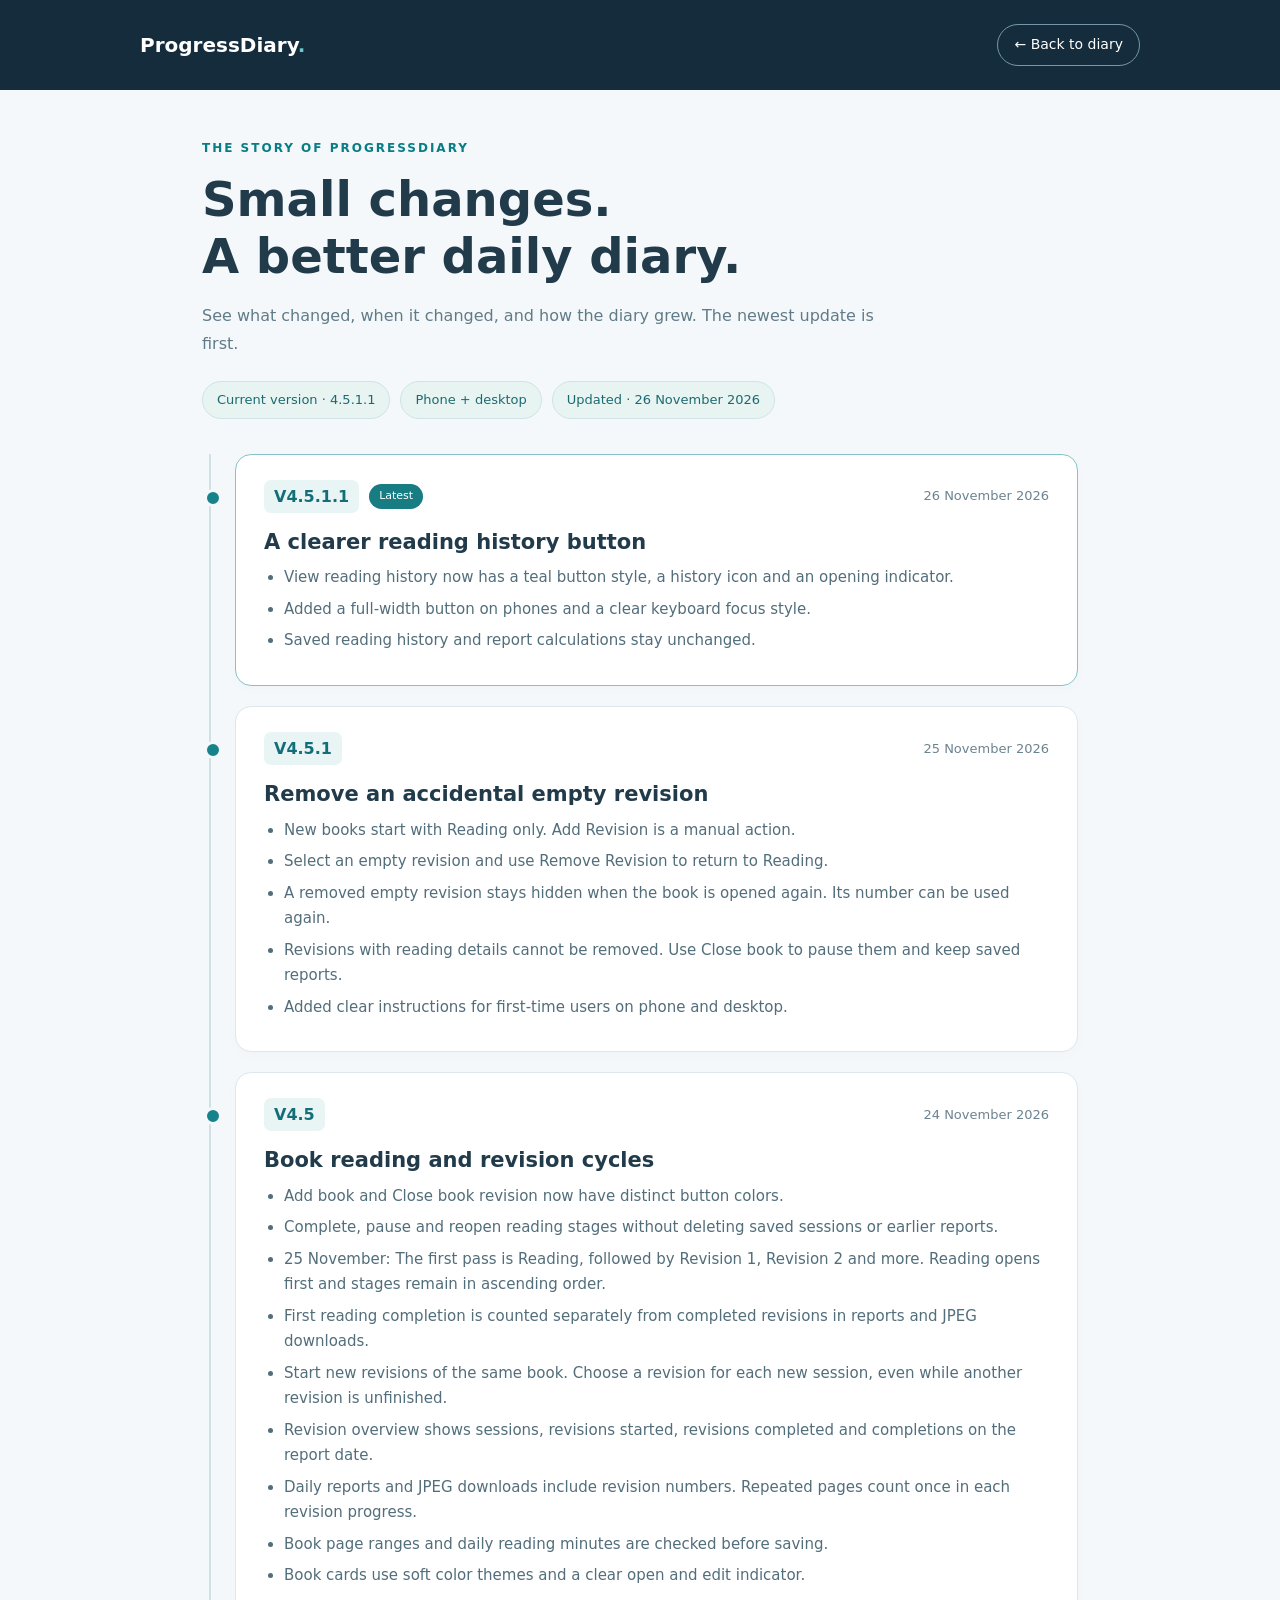
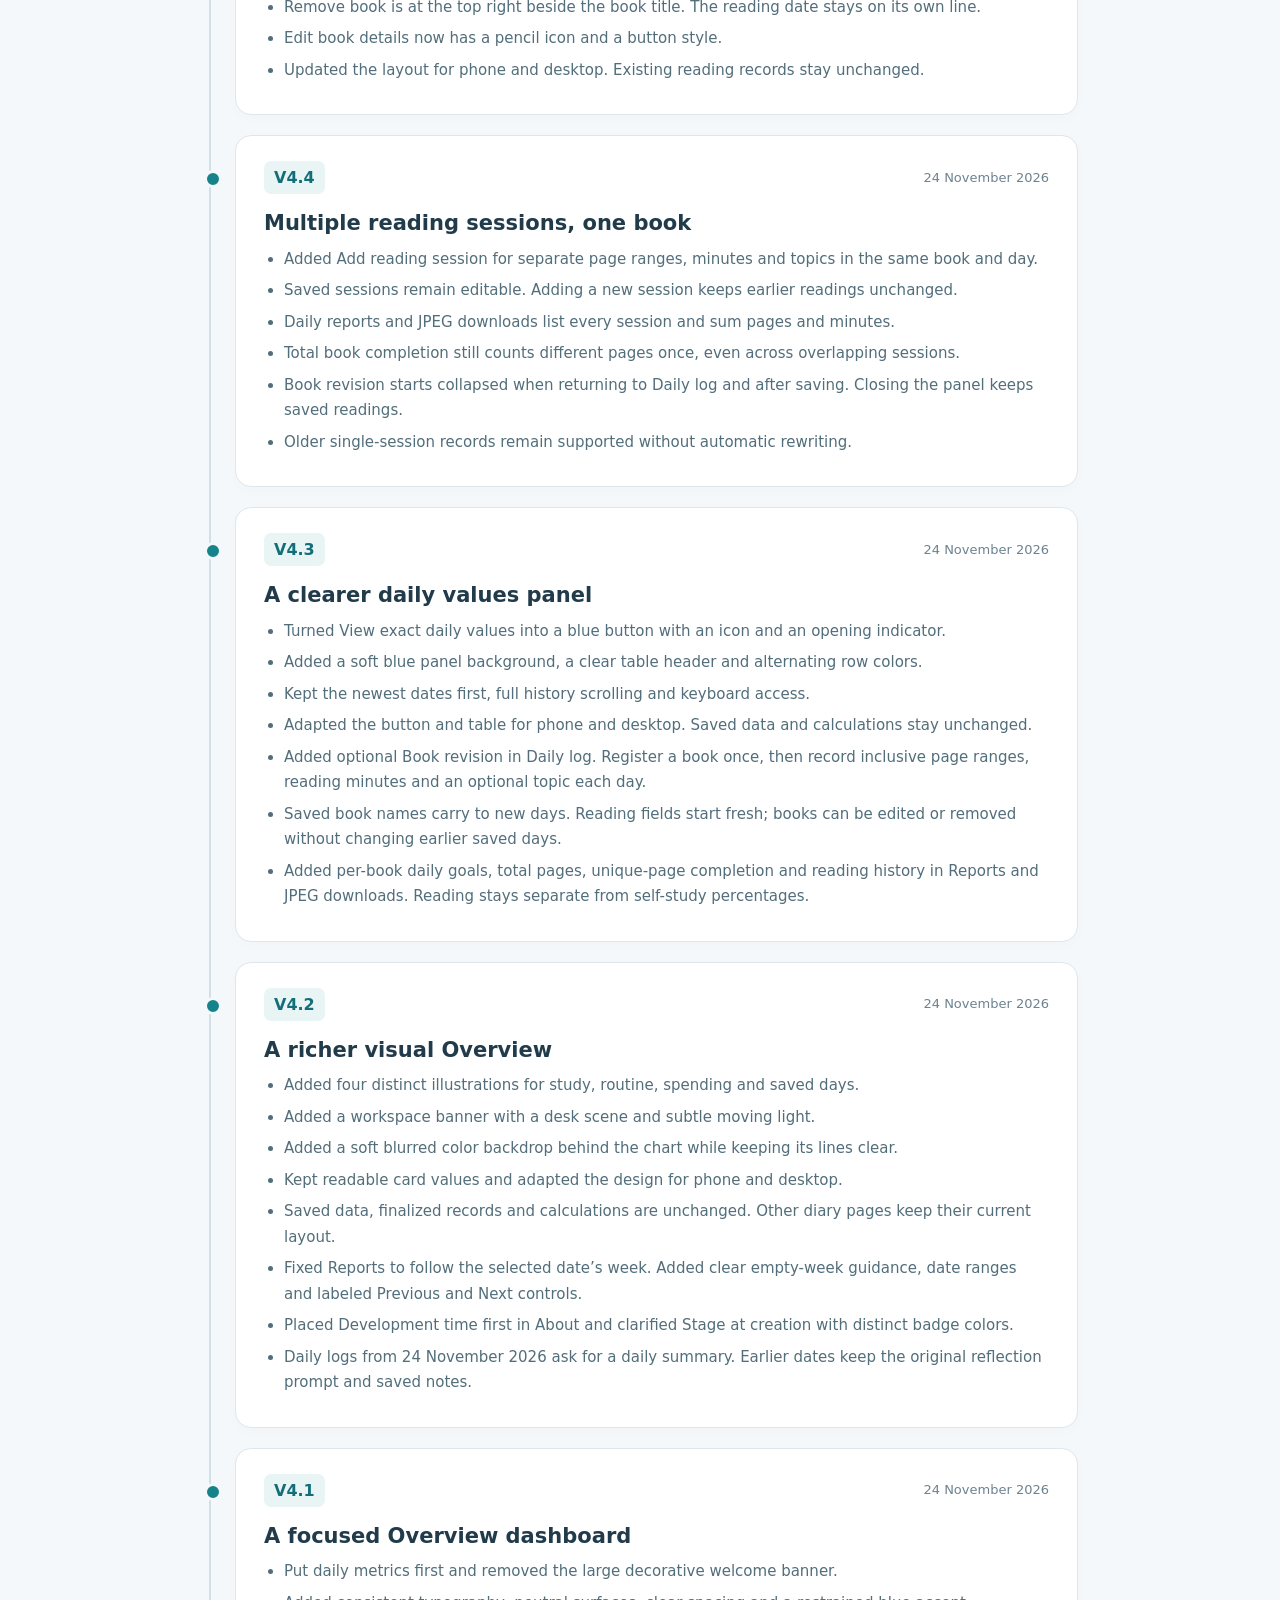
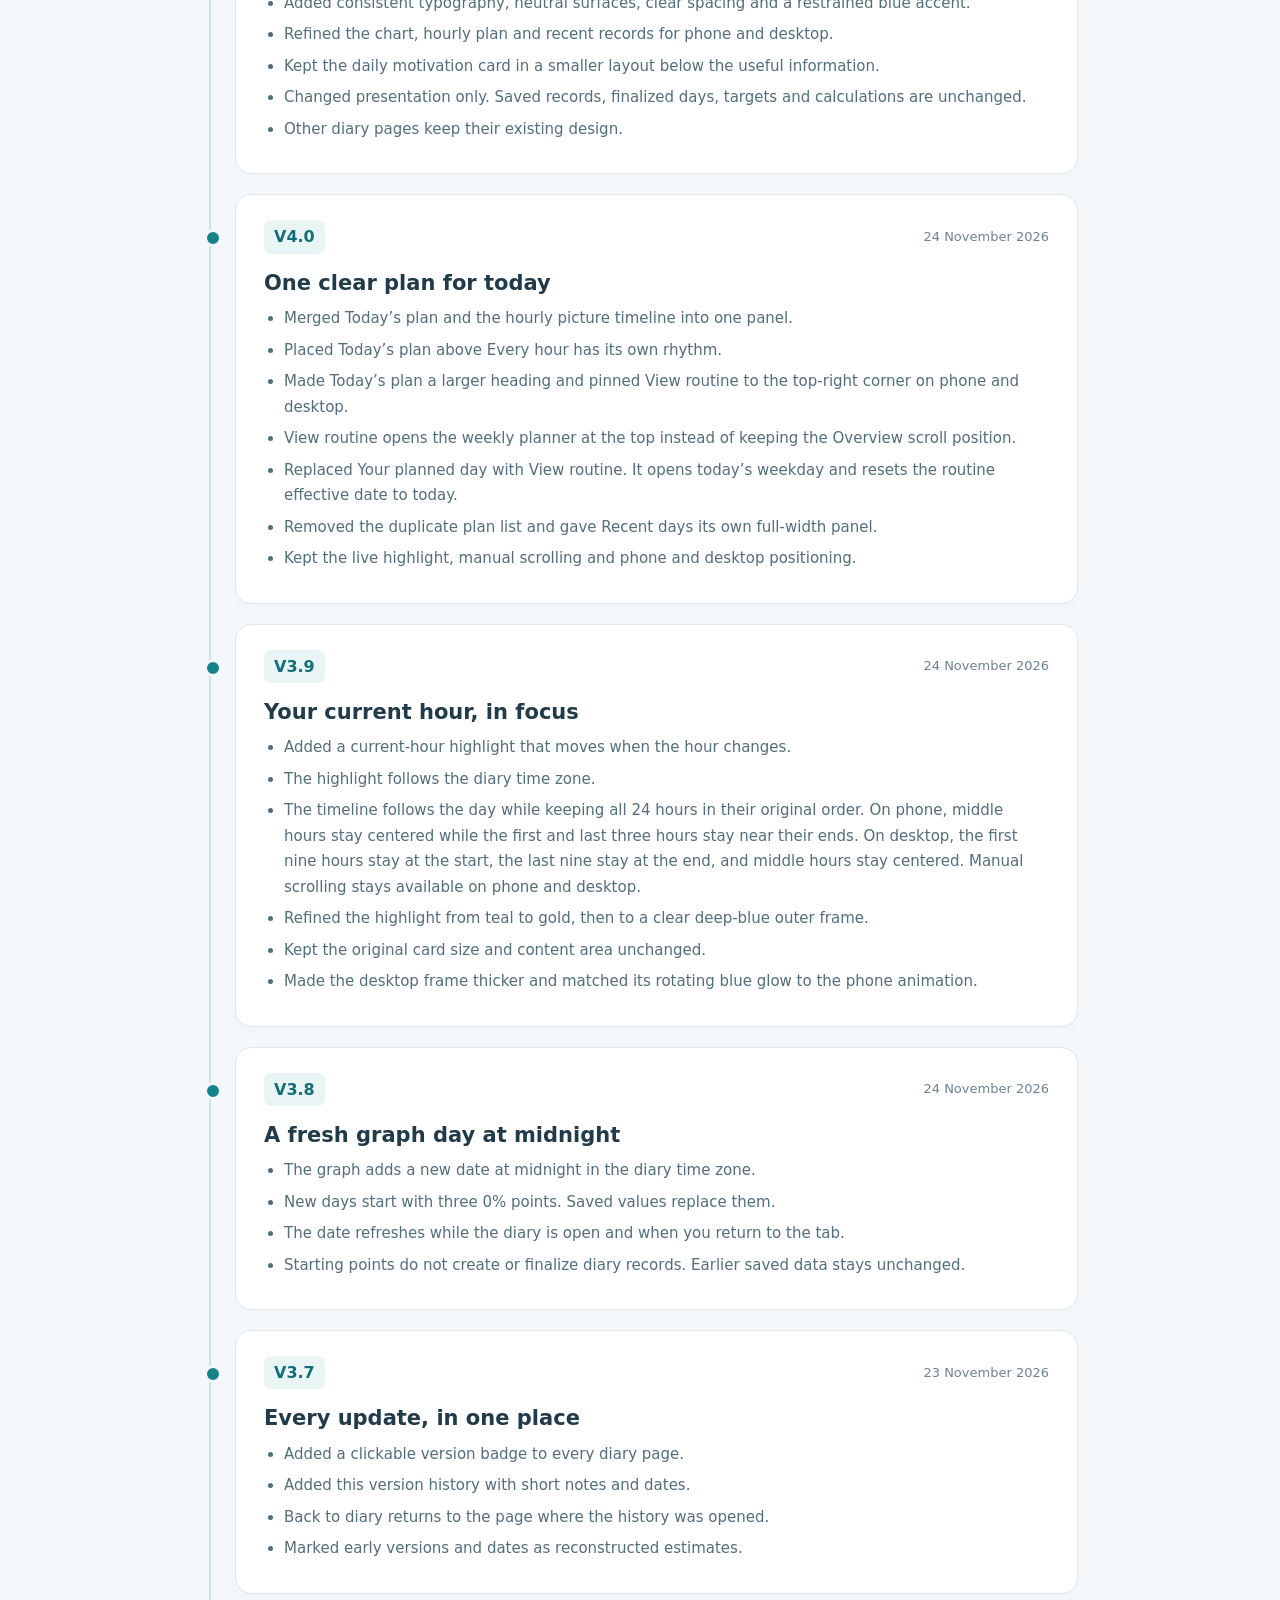
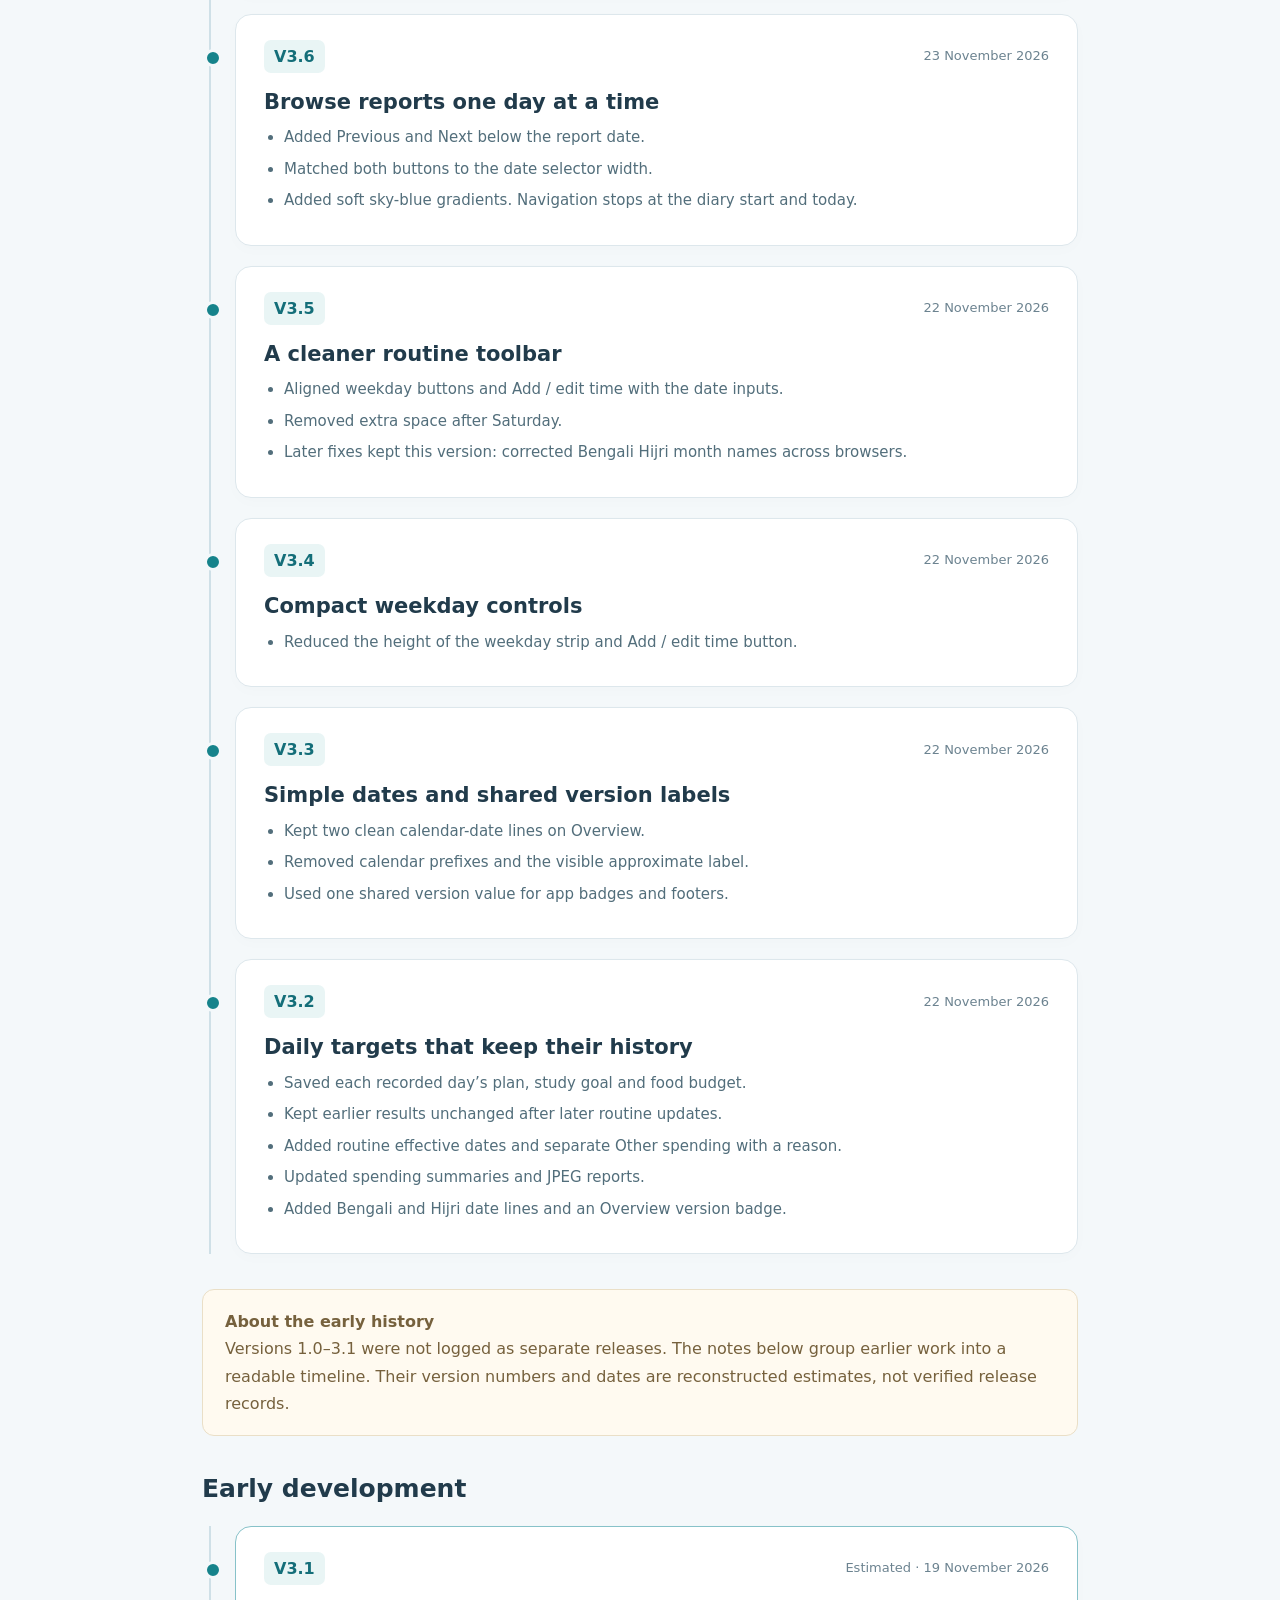
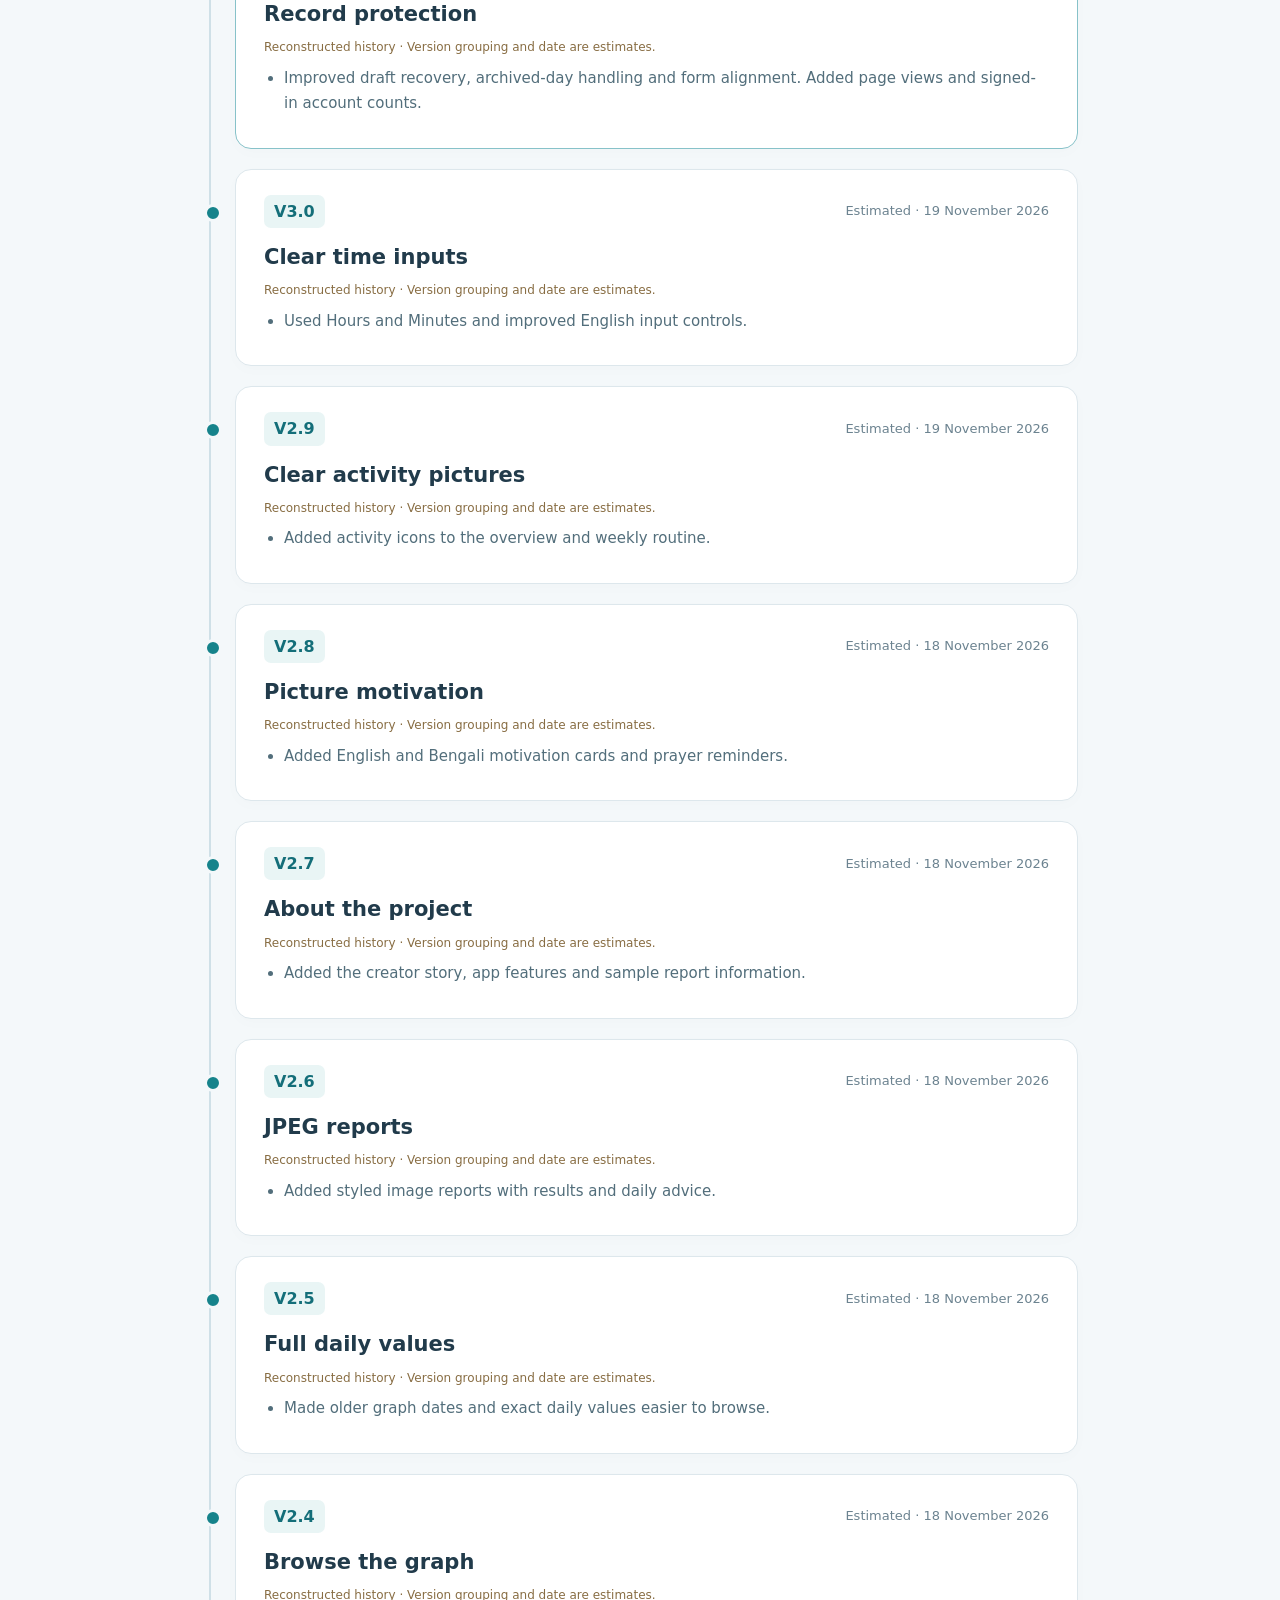
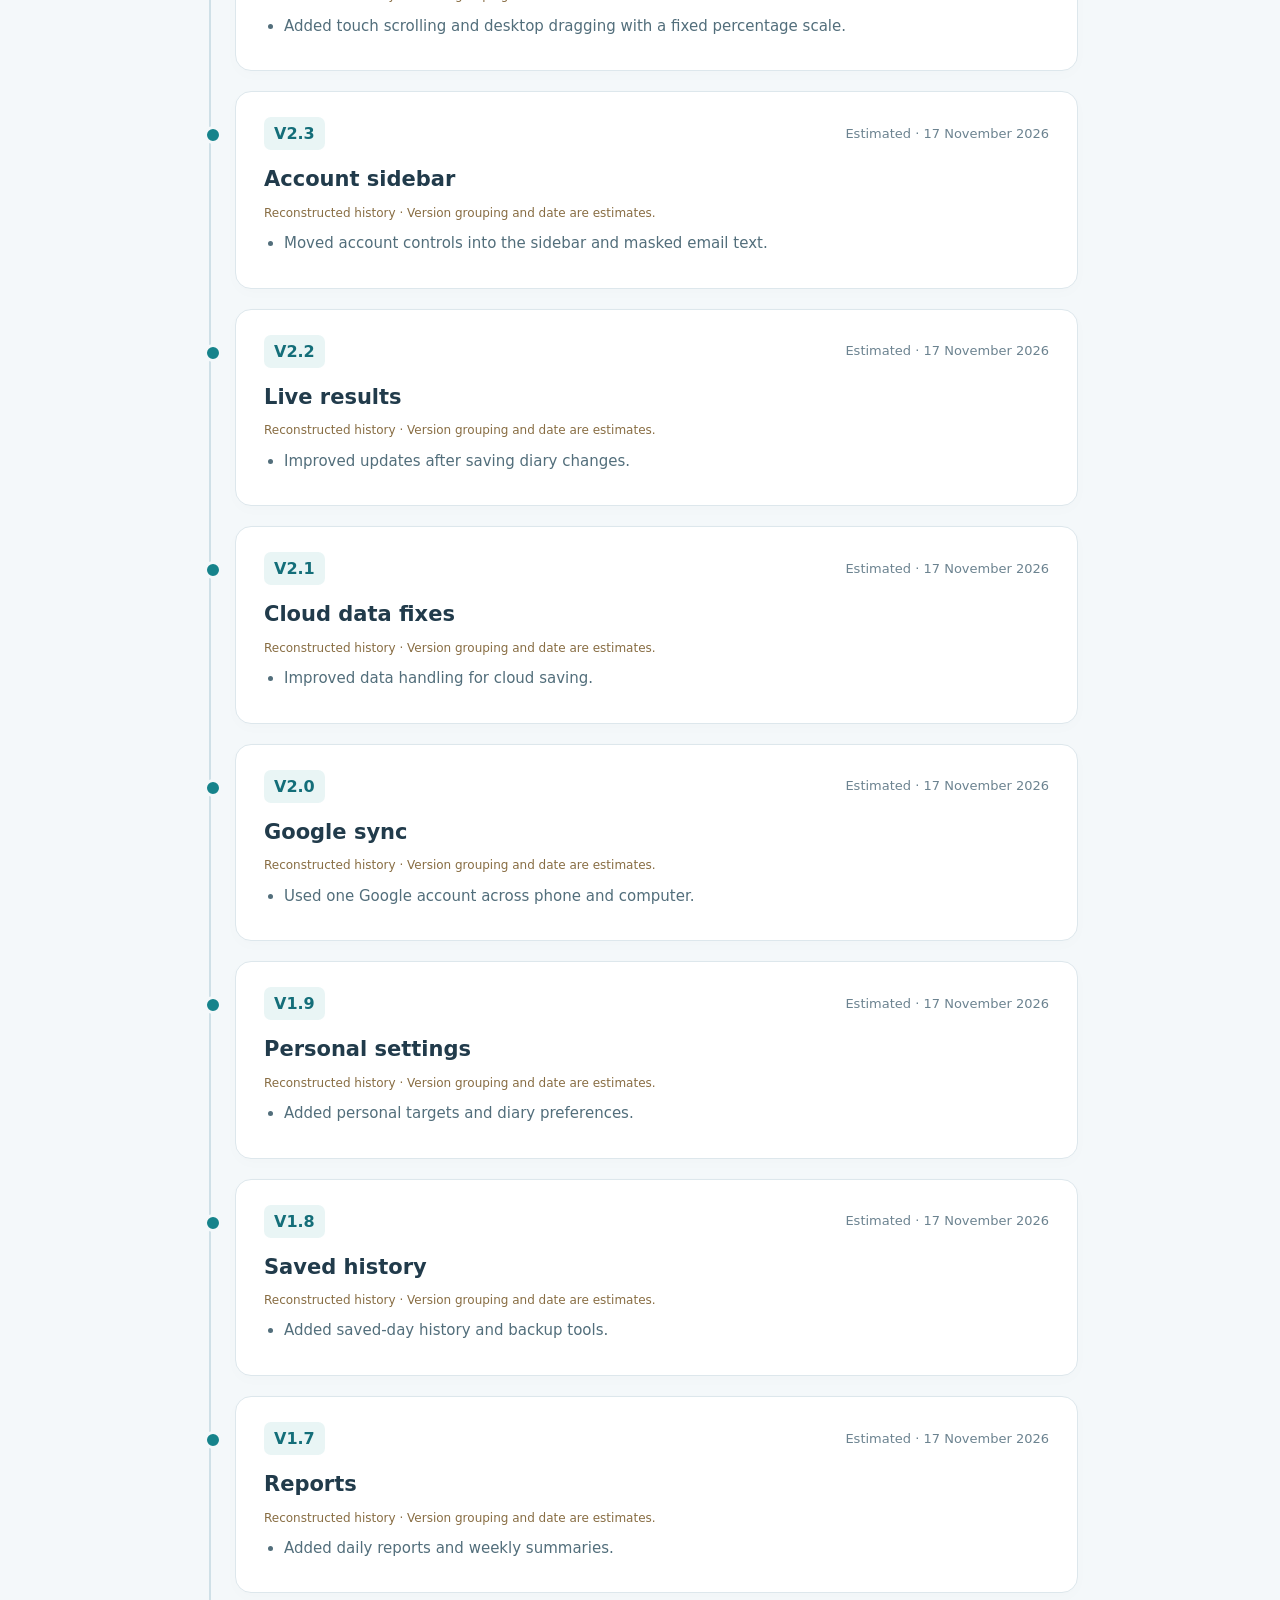
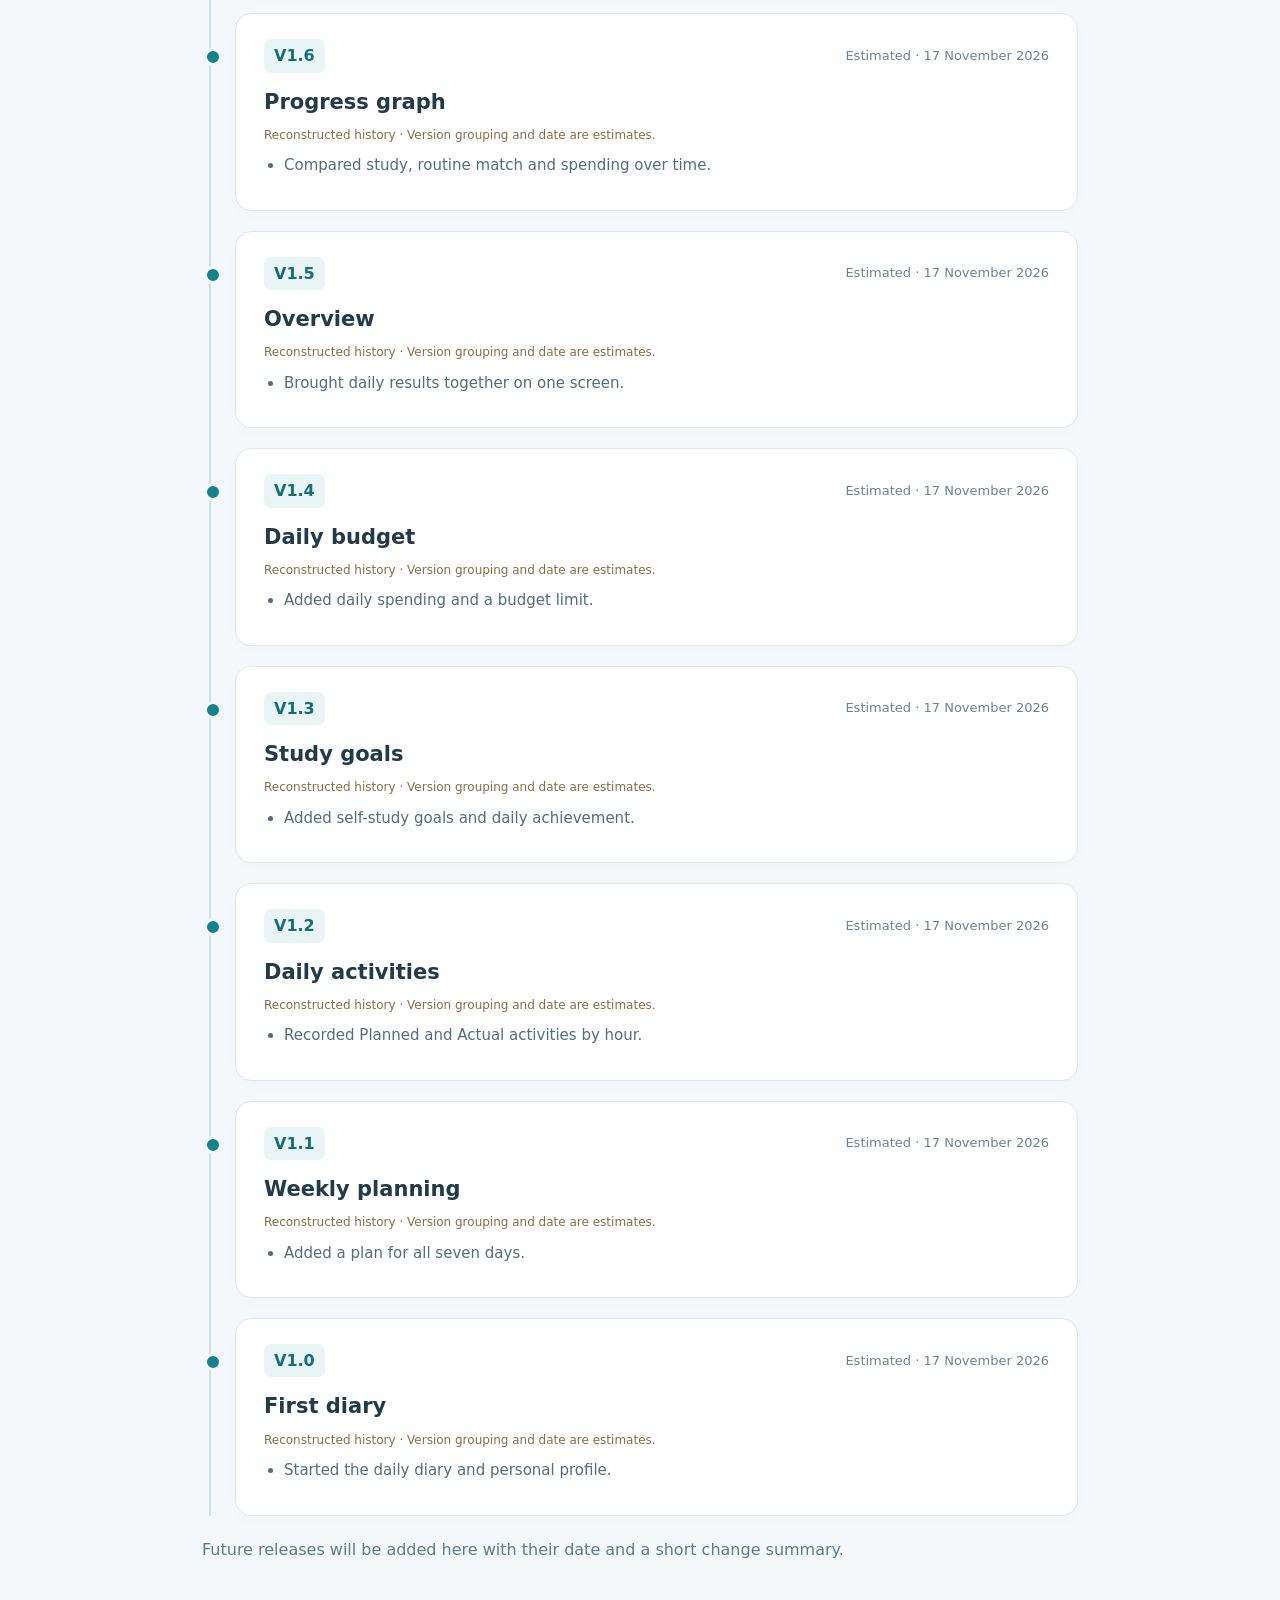
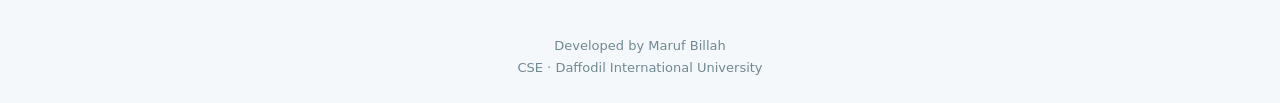
==== progressdiary-versions.html @ 338bbd3e "Release v4.5.1.1: style reading history as an accessible teal button" ====
<!doctype html><html lang="en" translate="no"><head><meta charset="utf-8"><meta name="viewport" content="width=device-width,initial-scale=1"><meta name="google" content="notranslate"><meta name="theme-color" content="#152c3c"><title>Version history · ProgressDiary</title><link rel="icon" href="./diary-favicon.svg"><style>
*{box-sizing:border-box}body{margin:0;background:#f4f8fa;color:#213b4b;font:16px/1.7 system-ui,sans-serif}header{background:#152c3c;color:white;padding:24px max(6vw,20px)}nav{display:flex;justify-content:space-between;gap:15px;align-items:center;max-width:1000px;margin:auto}a{color:inherit}nav a{text-decoration:none}nav strong{font-size:20px}.back{border:1px solid #7398a8;border-radius:24px;padding:8px 16px;font-size:14px}main{max-width:920px;margin:48px auto;padding:0 22px}.eyebrow{color:#087d86;font-size:12px;font-weight:700;letter-spacing:2px}h1{font-size:clamp(32px,6vw,48px);line-height:1.18;margin:13px 0 18px}p{color:#607b88}.intro{max-width:680px}.summary{display:flex;gap:10px;flex-wrap:wrap;margin:24px 0 35px}.summary span{padding:7px 14px;border:1px solid #cee4e6;border-radius:30px;background:#e8f4f2;font-size:13px;color:#1c6a70}.timeline{border-left:2px solid #cfe0e7;padding-left:24px;margin-left:7px}.release{position:relative;padding:25px 28px;margin-bottom:20px;background:white;border:1px solid #dde7ec;border-radius:16px;box-shadow:0 4px 15px #173b4d04}.release:before{content:"";position:absolute;left:-32px;top:34px;width:12px;height:12px;background:#16838b;border:3px solid #f4f8fa;border-radius:50%}.release:first-child{border-color:#87c2c9}.meta{display:flex;gap:10px;align-items:center;flex-wrap:wrap}.version{font-weight:700;color:#146e79;background:#e9f5f5;padding:3px 10px;border-radius:7px}.latest{background:#177d83;color:white;font-size:11px;border-radius:20px;padding:3px 10px}.date{font-size:13px;color:#6c8390;margin-left:auto}h2{font-size:21px;line-height:1.4;margin:15px 0 8px}ul{padding-left:20px;margin:8px 0 0}li{margin:6px 0;color:#526e7b;font-size:15px}.source{font-size:12px;margin:7px 0;color:#886d43}.early-note{padding:18px 22px;border:1px solid #eadfc7;background:#fffaf0;border-radius:12px;margin:35px 0 22px;color:#76613d}footer{text-align:center;padding:24px;font-size:13px;color:#718994}.section-title{font-size:25px;margin:35px 0 20px}a:focus-visible{outline:3px solid #59b5ce;outline-offset:4px}@media(max-width:600px){main{margin:30px auto;padding:0 16px}.timeline{padding-left:16px;margin-left:4px}.release{padding:20px 18px}.release:before{left:-24px}.date{width:100%;margin-left:0}.back{padding:7px 11px;font-size:12px}nav strong{font-size:17px}li{font-size:14px}}
</style></head><body><header><nav><a href="./progressdiary.html"><strong>ProgressDiary<span style="color:#69c9cd">.</span></strong></a><a class="back" id="back-to-diary" href="./progressdiary.html">← Back to diary</a></nav></header><main><div class="eyebrow">THE STORY OF PROGRESSDIARY</div><h1>Small changes.<br>A better daily diary.</h1><p class="intro">See what changed, when it changed, and how the diary grew. The newest update is first.</p><div class="summary"><span>Current version · 4.5.1.1</span><span>Phone + desktop</span><span>Updated · 26 November 2026</span></div><div class="timeline"><article class="release" id="v4-5-1-1"><div class="meta"><span class="version">V4.5.1.1</span><span class="latest">Latest</span><span class="date">26 November 2026</span></div><h2>A clearer reading history button</h2><ul><li>View reading history now has a teal button style, a history icon and an opening indicator.</li><li>Added a full-width button on phones and a clear keyboard focus style.</li><li>Saved reading history and report calculations stay unchanged.</li></ul></article><article class="release" id="v4-5-1"><div class="meta"><span class="version">V4.5.1</span><span class="date">25 November 2026</span></div><h2>Remove an accidental empty revision</h2><ul><li>New books start with Reading only. Add Revision is a manual action.</li><li>Select an empty revision and use Remove Revision to return to Reading.</li><li>A removed empty revision stays hidden when the book is opened again. Its number can be used again.</li><li>Revisions with reading details cannot be removed. Use Close book to pause them and keep saved reports.</li><li>Added clear instructions for first-time users on phone and desktop.</li></ul></article><article class="release" id="v4-5"><div class="meta"><span class="version">V4.5</span><span class="date">24 November 2026</span></div><h2>Book reading and revision cycles</h2><ul><li>Add book and Close book revision now have distinct button colors.</li><li>Complete, pause and reopen reading stages without deleting saved sessions or earlier reports.</li><li>25 November: The first pass is Reading, followed by Revision 1, Revision 2 and more. Reading opens first and stages remain in ascending order.</li><li>First reading completion is counted separately from completed revisions in reports and JPEG downloads.</li><li>Start new revisions of the same book. Choose a revision for each new session, even while another revision is unfinished.</li><li>Revision overview shows sessions, revisions started, revisions completed and completions on the report date.</li><li>Daily reports and JPEG downloads include revision numbers. Repeated pages count once in each revision progress.</li><li>Book page ranges and daily reading minutes are checked before saving.</li><li>Book cards use soft color themes and a clear open and edit indicator.</li><li>Remove book is at the top right beside the book title. The reading date stays on its own line.</li><li>Edit book details now has a pencil icon and a button style.</li><li>Updated the layout for phone and desktop. Existing reading records stay unchanged.</li></ul></article><article class="release" id="v4-4"><div class="meta"><span class="version">V4.4</span><span class="date">24 November 2026</span></div><h2>Multiple reading sessions, one book</h2><ul><li>Added Add reading session for separate page ranges, minutes and topics in the same book and day.</li><li>Saved sessions remain editable. Adding a new session keeps earlier readings unchanged.</li><li>Daily reports and JPEG downloads list every session and sum pages and minutes.</li><li>Total book completion still counts different pages once, even across overlapping sessions.</li><li>Book revision starts collapsed when returning to Daily log and after saving. Closing the panel keeps saved readings.</li><li>Older single-session records remain supported without automatic rewriting.</li></ul></article><article class="release" id="v4-3"><div class="meta"><span class="version">V4.3</span><span class="date">24 November 2026</span></div><h2>A clearer daily values panel</h2><ul><li>Turned View exact daily values into a blue button with an icon and an opening indicator.</li><li>Added a soft blue panel background, a clear table header and alternating row colors.</li><li>Kept the newest dates first, full history scrolling and keyboard access.</li><li>Adapted the button and table for phone and desktop. Saved data and calculations stay unchanged.</li><li>Added optional Book revision in Daily log. Register a book once, then record inclusive page ranges, reading minutes and an optional topic each day.</li><li>Saved book names carry to new days. Reading fields start fresh; books can be edited or removed without changing earlier saved days.</li><li>Added per-book daily goals, total pages, unique-page completion and reading history in Reports and JPEG downloads. Reading stays separate from self-study percentages.</li></ul></article><article class="release" id="v4-2"><div class="meta"><span class="version">V4.2</span><span class="date">24 November 2026</span></div><h2>A richer visual Overview</h2><ul><li>Added four distinct illustrations for study, routine, spending and saved days.</li><li>Added a workspace banner with a desk scene and subtle moving light.</li><li>Added a soft blurred color backdrop behind the chart while keeping its lines clear.</li><li>Kept readable card values and adapted the design for phone and desktop.</li><li>Saved data, finalized records and calculations are unchanged. Other diary pages keep their current layout.</li><li>Fixed Reports to follow the selected date’s week. Added clear empty-week guidance, date ranges and labeled Previous and Next controls.</li><li>Placed Development time first in About and clarified Stage at creation with distinct badge colors.</li><li>Daily logs from 24 November 2026 ask for a daily summary. Earlier dates keep the original reflection prompt and saved notes.</li></ul></article><article class="release" id="v4-1"><div class="meta"><span class="version">V4.1</span><span class="date">24 November 2026</span></div><h2>A focused Overview dashboard</h2><ul><li>Put daily metrics first and removed the large decorative welcome banner.</li><li>Added consistent typography, neutral surfaces, clear spacing and a restrained blue accent.</li><li>Refined the chart, hourly plan and recent records for phone and desktop.</li><li>Kept the daily motivation card in a smaller layout below the useful information.</li><li>Changed presentation only. Saved records, finalized days, targets and calculations are unchanged.</li><li>Other diary pages keep their existing design.</li></ul></article><article class="release" id="v4-0"><div class="meta"><span class="version">V4.0</span><span class="date">24 November 2026</span></div><h2>One clear plan for today</h2><ul><li>Merged Today’s plan and the hourly picture timeline into one panel.</li><li>Placed Today’s plan above Every hour has its own rhythm.</li><li>Made Today’s plan a larger heading and pinned View routine to the top-right corner on phone and desktop.</li><li>View routine opens the weekly planner at the top instead of keeping the Overview scroll position.</li><li>Replaced Your planned day with View routine. It opens today’s weekday and resets the routine effective date to today.</li><li>Removed the duplicate plan list and gave Recent days its own full-width panel.</li><li>Kept the live highlight, manual scrolling and phone and desktop positioning.</li></ul></article><article class="release" id="v3-9"><div class="meta"><span class="version">V3.9</span><span class="date">24 November 2026</span></div><h2>Your current hour, in focus</h2><ul><li>Added a current-hour highlight that moves when the hour changes.</li><li>The highlight follows the diary time zone.</li><li>The timeline follows the day while keeping all 24 hours in their original order. On phone, middle hours stay centered while the first and last three hours stay near their ends. On desktop, the first nine hours stay at the start, the last nine stay at the end, and middle hours stay centered. Manual scrolling stays available on phone and desktop.</li><li>Refined the highlight from teal to gold, then to a clear deep-blue outer frame.</li><li>Kept the original card size and content area unchanged.</li><li>Made the desktop frame thicker and matched its rotating blue glow to the phone animation.</li></ul></article><article class="release" id="v3-8"><div class="meta"><span class="version">V3.8</span><span class="date">24 November 2026</span></div><h2>A fresh graph day at midnight</h2><ul><li>The graph adds a new date at midnight in the diary time zone.</li><li>New days start with three 0% points. Saved values replace them.</li><li>The date refreshes while the diary is open and when you return to the tab.</li><li>Starting points do not create or finalize diary records. Earlier saved data stays unchanged.</li></ul></article><article class="release" id="v3-7"><div class="meta"><span class="version">V3.7</span><span class="date">23 November 2026</span></div><h2>Every update, in one place</h2><ul><li>Added a clickable version badge to every diary page.</li><li>Added this version history with short notes and dates.</li><li>Back to diary returns to the page where the history was opened.</li><li>Marked early versions and dates as reconstructed estimates.</li></ul></article><article class="release" id="v3-6"><div class="meta"><span class="version">V3.6</span><span class="date">23 November 2026</span></div><h2>Browse reports one day at a time</h2><ul><li>Added Previous and Next below the report date.</li><li>Matched both buttons to the date selector width.</li><li>Added soft sky-blue gradients. Navigation stops at the diary start and today.</li></ul></article><article class="release" id="v3-5"><div class="meta"><span class="version">V3.5</span><span class="date">22 November 2026</span></div><h2>A cleaner routine toolbar</h2><ul><li>Aligned weekday buttons and Add / edit time with the date inputs.</li><li>Removed extra space after Saturday.</li><li>Later fixes kept this version: corrected Bengali Hijri month names across browsers.</li></ul></article><article class="release" id="v3-4"><div class="meta"><span class="version">V3.4</span><span class="date">22 November 2026</span></div><h2>Compact weekday controls</h2><ul><li>Reduced the height of the weekday strip and Add / edit time button.</li></ul></article><article class="release" id="v3-3"><div class="meta"><span class="version">V3.3</span><span class="date">22 November 2026</span></div><h2>Simple dates and shared version labels</h2><ul><li>Kept two clean calendar-date lines on Overview.</li><li>Removed calendar prefixes and the visible approximate label.</li><li>Used one shared version value for app badges and footers.</li></ul></article><article class="release" id="v3-2"><div class="meta"><span class="version">V3.2</span><span class="date">22 November 2026</span></div><h2>Daily targets that keep their history</h2><ul><li>Saved each recorded day’s plan, study goal and food budget.</li><li>Kept earlier results unchanged after later routine updates.</li><li>Added routine effective dates and separate Other spending with a reason.</li><li>Updated spending summaries and JPEG reports.</li><li>Added Bengali and Hijri date lines and an Overview version badge.</li></ul></article></div><div class="early-note"><strong>About the early history</strong><br>Versions 1.0–3.1 were not logged as separate releases. The notes below group earlier work into a readable timeline. Their version numbers and dates are reconstructed estimates, not verified release records.</div><h2 class="section-title">Early development</h2><div class="timeline"><article class="release" id="v3-1"><div class="meta"><span class="version">V3.1</span><span class="date">Estimated · 19 November 2026</span></div><h2>Record protection</h2><p class="source">Reconstructed history · Version grouping and date are estimates.</p><ul><li>Improved draft recovery, archived-day handling and form alignment. Added page views and signed-in account counts.</li></ul></article><article class="release" id="v3-0"><div class="meta"><span class="version">V3.0</span><span class="date">Estimated · 19 November 2026</span></div><h2>Clear time inputs</h2><p class="source">Reconstructed history · Version grouping and date are estimates.</p><ul><li>Used Hours and Minutes and improved English input controls.</li></ul></article><article class="release" id="v2-9"><div class="meta"><span class="version">V2.9</span><span class="date">Estimated · 19 November 2026</span></div><h2>Clear activity pictures</h2><p class="source">Reconstructed history · Version grouping and date are estimates.</p><ul><li>Added activity icons to the overview and weekly routine.</li></ul></article><article class="release" id="v2-8"><div class="meta"><span class="version">V2.8</span><span class="date">Estimated · 18 November 2026</span></div><h2>Picture motivation</h2><p class="source">Reconstructed history · Version grouping and date are estimates.</p><ul><li>Added English and Bengali motivation cards and prayer reminders.</li></ul></article><article class="release" id="v2-7"><div class="meta"><span class="version">V2.7</span><span class="date">Estimated · 18 November 2026</span></div><h2>About the project</h2><p class="source">Reconstructed history · Version grouping and date are estimates.</p><ul><li>Added the creator story, app features and sample report information.</li></ul></article><article class="release" id="v2-6"><div class="meta"><span class="version">V2.6</span><span class="date">Estimated · 18 November 2026</span></div><h2>JPEG reports</h2><p class="source">Reconstructed history · Version grouping and date are estimates.</p><ul><li>Added styled image reports with results and daily advice.</li></ul></article><article class="release" id="v2-5"><div class="meta"><span class="version">V2.5</span><span class="date">Estimated · 18 November 2026</span></div><h2>Full daily values</h2><p class="source">Reconstructed history · Version grouping and date are estimates.</p><ul><li>Made older graph dates and exact daily values easier to browse.</li></ul></article><article class="release" id="v2-4"><div class="meta"><span class="version">V2.4</span><span class="date">Estimated · 18 November 2026</span></div><h2>Browse the graph</h2><p class="source">Reconstructed history · Version grouping and date are estimates.</p><ul><li>Added touch scrolling and desktop dragging with a fixed percentage scale.</li></ul></article><article class="release" id="v2-3"><div class="meta"><span class="version">V2.3</span><span class="date">Estimated · 17 November 2026</span></div><h2>Account sidebar</h2><p class="source">Reconstructed history · Version grouping and date are estimates.</p><ul><li>Moved account controls into the sidebar and masked email text.</li></ul></article><article class="release" id="v2-2"><div class="meta"><span class="version">V2.2</span><span class="date">Estimated · 17 November 2026</span></div><h2>Live results</h2><p class="source">Reconstructed history · Version grouping and date are estimates.</p><ul><li>Improved updates after saving diary changes.</li></ul></article><article class="release" id="v2-1"><div class="meta"><span class="version">V2.1</span><span class="date">Estimated · 17 November 2026</span></div><h2>Cloud data fixes</h2><p class="source">Reconstructed history · Version grouping and date are estimates.</p><ul><li>Improved data handling for cloud saving.</li></ul></article><article class="release" id="v2-0"><div class="meta"><span class="version">V2.0</span><span class="date">Estimated · 17 November 2026</span></div><h2>Google sync</h2><p class="source">Reconstructed history · Version grouping and date are estimates.</p><ul><li>Used one Google account across phone and computer.</li></ul></article><article class="release" id="v1-9"><div class="meta"><span class="version">V1.9</span><span class="date">Estimated · 17 November 2026</span></div><h2>Personal settings</h2><p class="source">Reconstructed history · Version grouping and date are estimates.</p><ul><li>Added personal targets and diary preferences.</li></ul></article><article class="release" id="v1-8"><div class="meta"><span class="version">V1.8</span><span class="date">Estimated · 17 November 2026</span></div><h2>Saved history</h2><p class="source">Reconstructed history · Version grouping and date are estimates.</p><ul><li>Added saved-day history and backup tools.</li></ul></article><article class="release" id="v1-7"><div class="meta"><span class="version">V1.7</span><span class="date">Estimated · 17 November 2026</span></div><h2>Reports</h2><p class="source">Reconstructed history · Version grouping and date are estimates.</p><ul><li>Added daily reports and weekly summaries.</li></ul></article><article class="release" id="v1-6"><div class="meta"><span class="version">V1.6</span><span class="date">Estimated · 17 November 2026</span></div><h2>Progress graph</h2><p class="source">Reconstructed history · Version grouping and date are estimates.</p><ul><li>Compared study, routine match and spending over time.</li></ul></article><article class="release" id="v1-5"><div class="meta"><span class="version">V1.5</span><span class="date">Estimated · 17 November 2026</span></div><h2>Overview</h2><p class="source">Reconstructed history · Version grouping and date are estimates.</p><ul><li>Brought daily results together on one screen.</li></ul></article><article class="release" id="v1-4"><div class="meta"><span class="version">V1.4</span><span class="date">Estimated · 17 November 2026</span></div><h2>Daily budget</h2><p class="source">Reconstructed history · Version grouping and date are estimates.</p><ul><li>Added daily spending and a budget limit.</li></ul></article><article class="release" id="v1-3"><div class="meta"><span class="version">V1.3</span><span class="date">Estimated · 17 November 2026</span></div><h2>Study goals</h2><p class="source">Reconstructed history · Version grouping and date are estimates.</p><ul><li>Added self-study goals and daily achievement.</li></ul></article><article class="release" id="v1-2"><div class="meta"><span class="version">V1.2</span><span class="date">Estimated · 17 November 2026</span></div><h2>Daily activities</h2><p class="source">Reconstructed history · Version grouping and date are estimates.</p><ul><li>Recorded Planned and Actual activities by hour.</li></ul></article><article class="release" id="v1-1"><div class="meta"><span class="version">V1.1</span><span class="date">Estimated · 17 November 2026</span></div><h2>Weekly planning</h2><p class="source">Reconstructed history · Version grouping and date are estimates.</p><ul><li>Added a plan for all seven days.</li></ul></article><article class="release" id="v1-0"><div class="meta"><span class="version">V1.0</span><span class="date">Estimated · 17 November 2026</span></div><h2>First diary</h2><p class="source">Reconstructed history · Version grouping and date are estimates.</p><ul><li>Started the daily diary and personal profile.</li></ul></article></div><p>Future releases will be added here with their date and a short change summary.</p></main><footer>Developed by Maruf Billah<br>CSE · Daffodil International University</footer><script>(()=>{const from=new URLSearchParams(location.search).get('from'),pages=['Overview','Daily log','Weekly routine','Reports','Motivation','History & backups','Settings','About'],link=document.getElementById('back-to-diary');if(pages.includes(from)){link.href='./progressdiary.html?view='+encodeURIComponent(from);link.setAttribute('aria-label','Back to '+from)}else{link.href='./progressdiary.html';link.setAttribute('aria-label','Back to home')}})();</script></body></html>
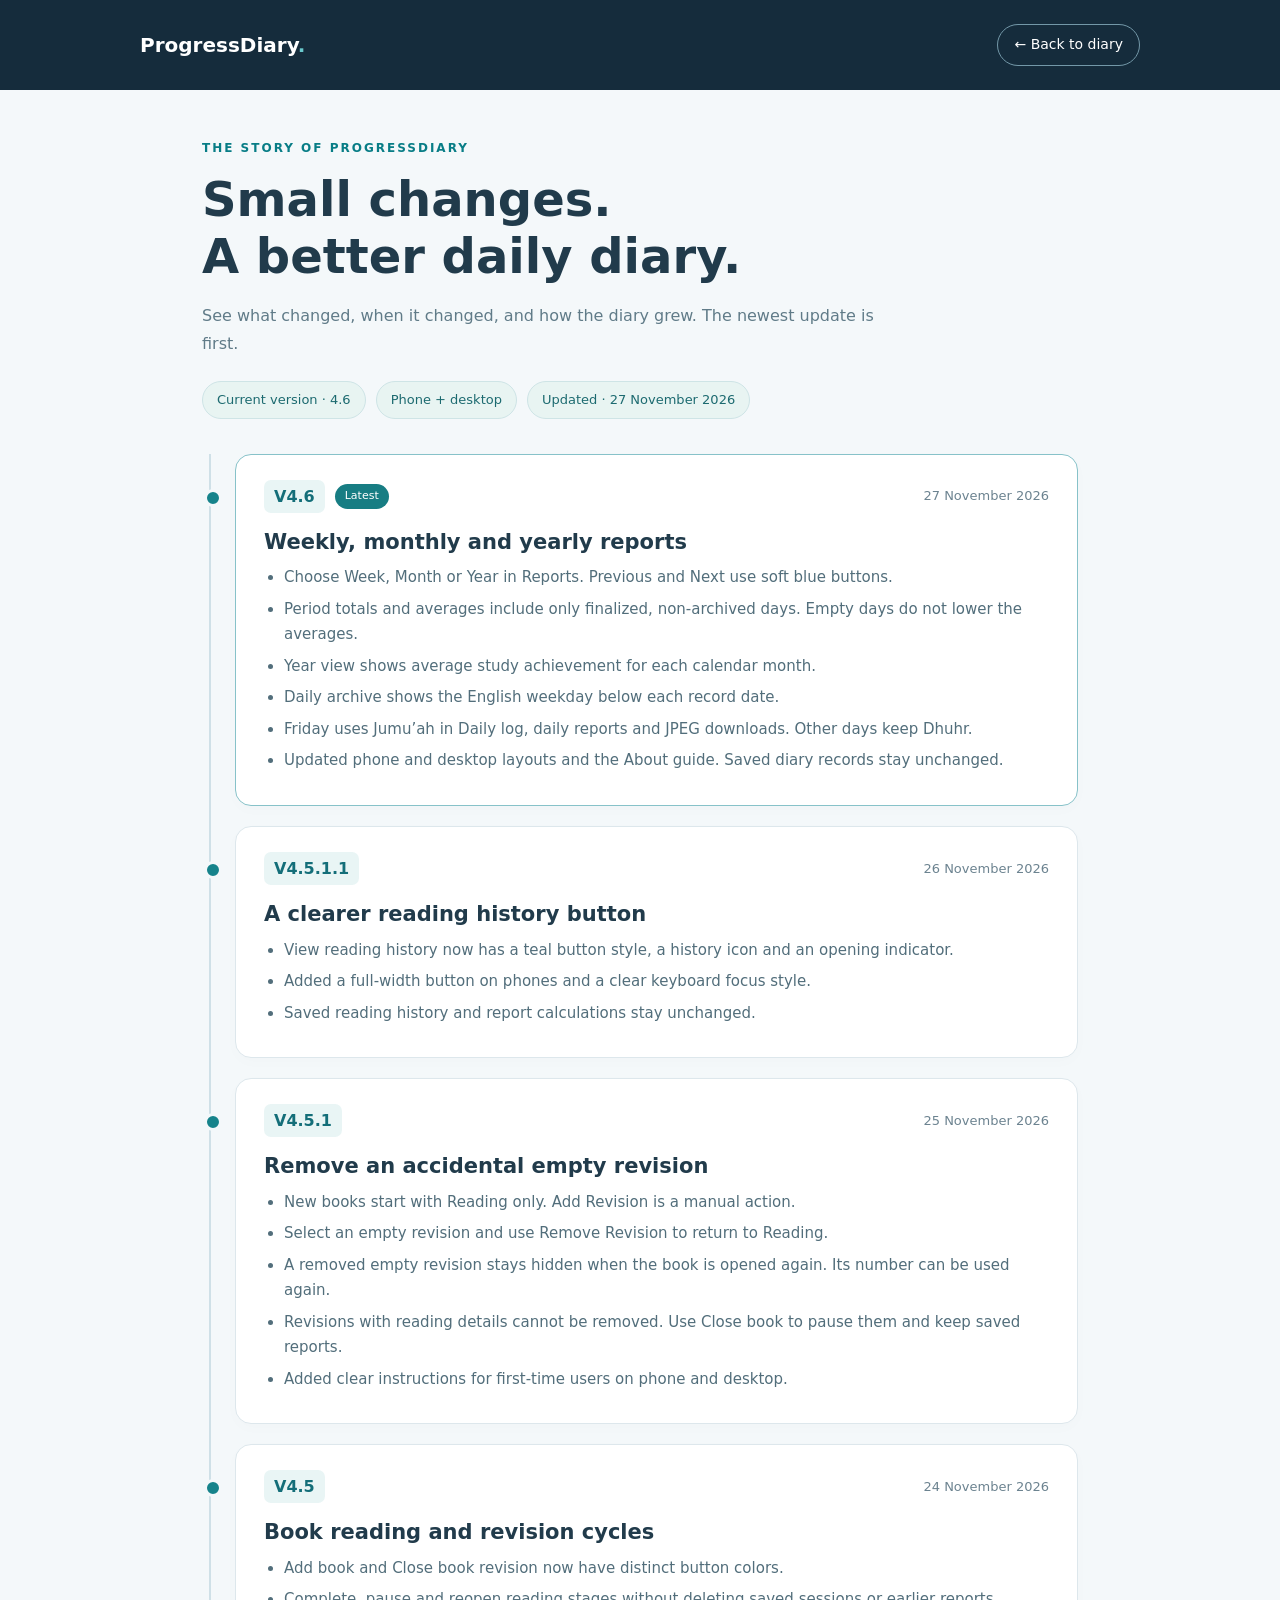
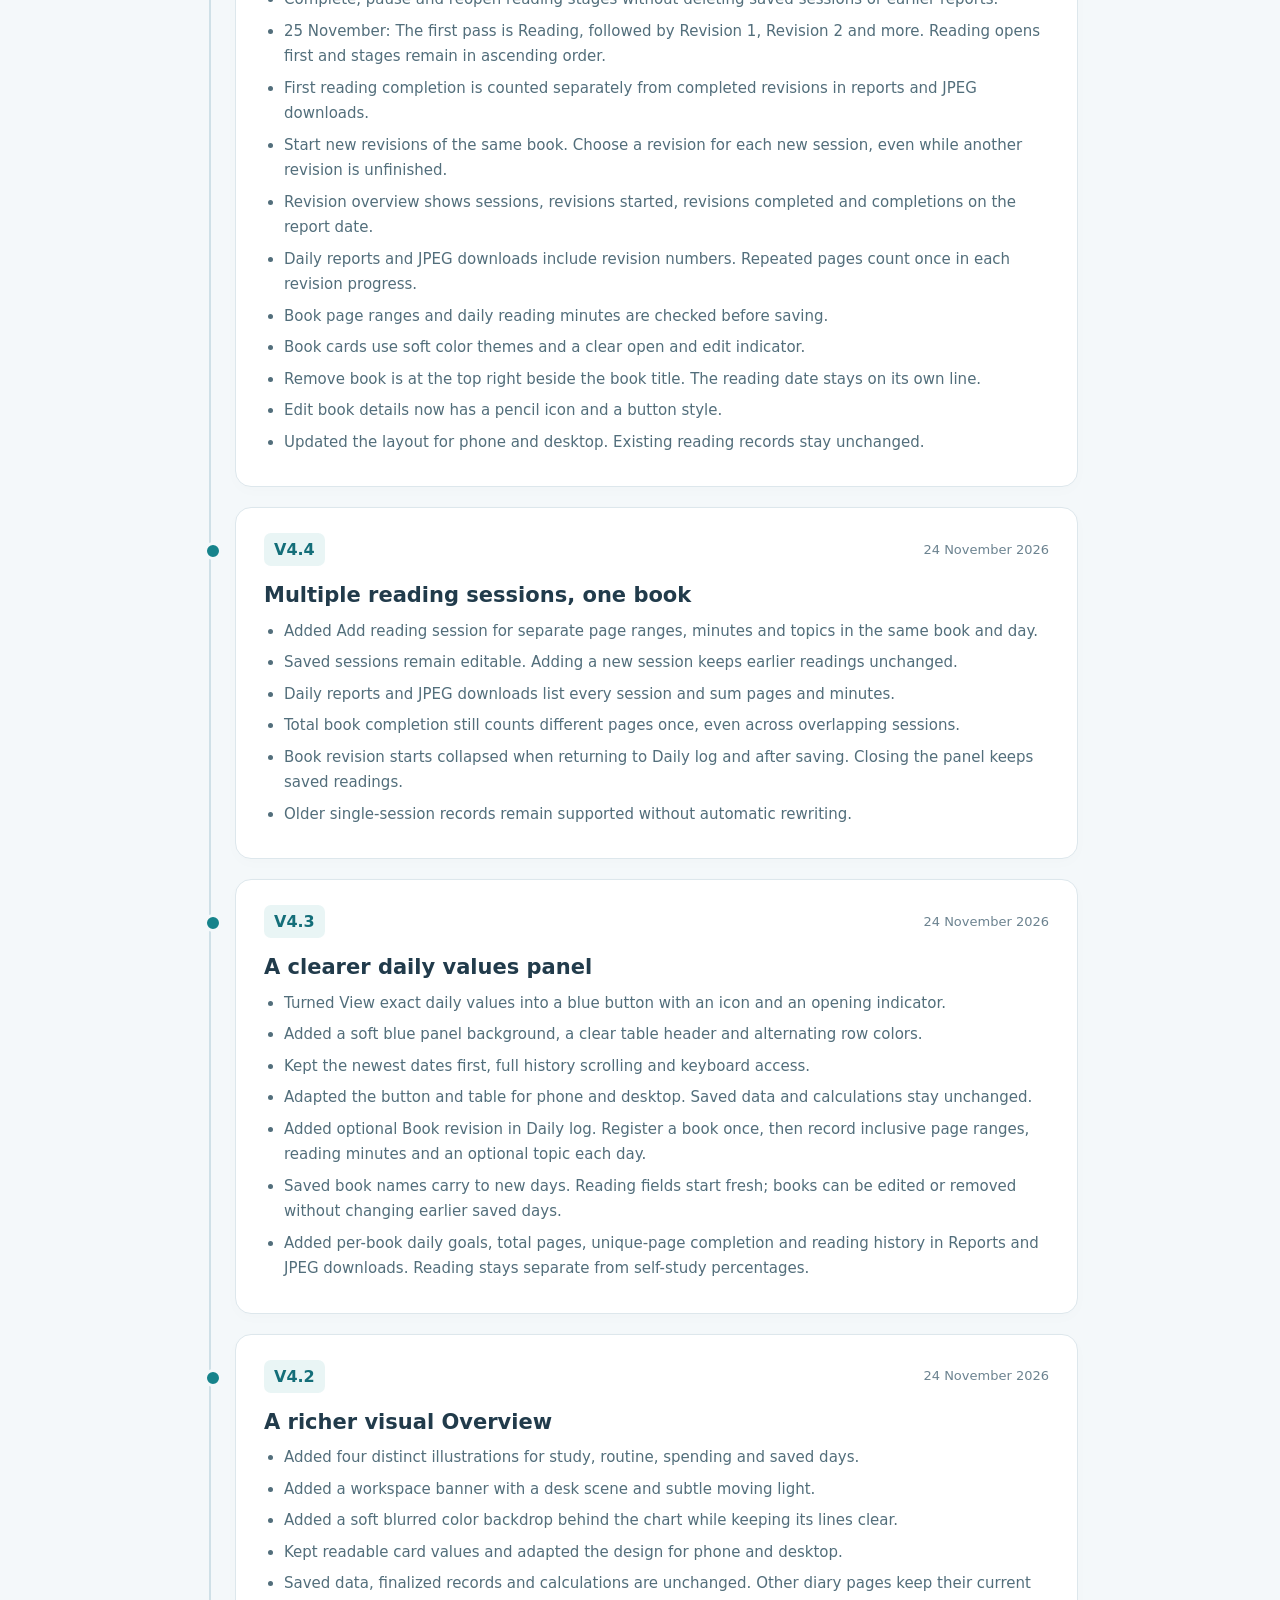
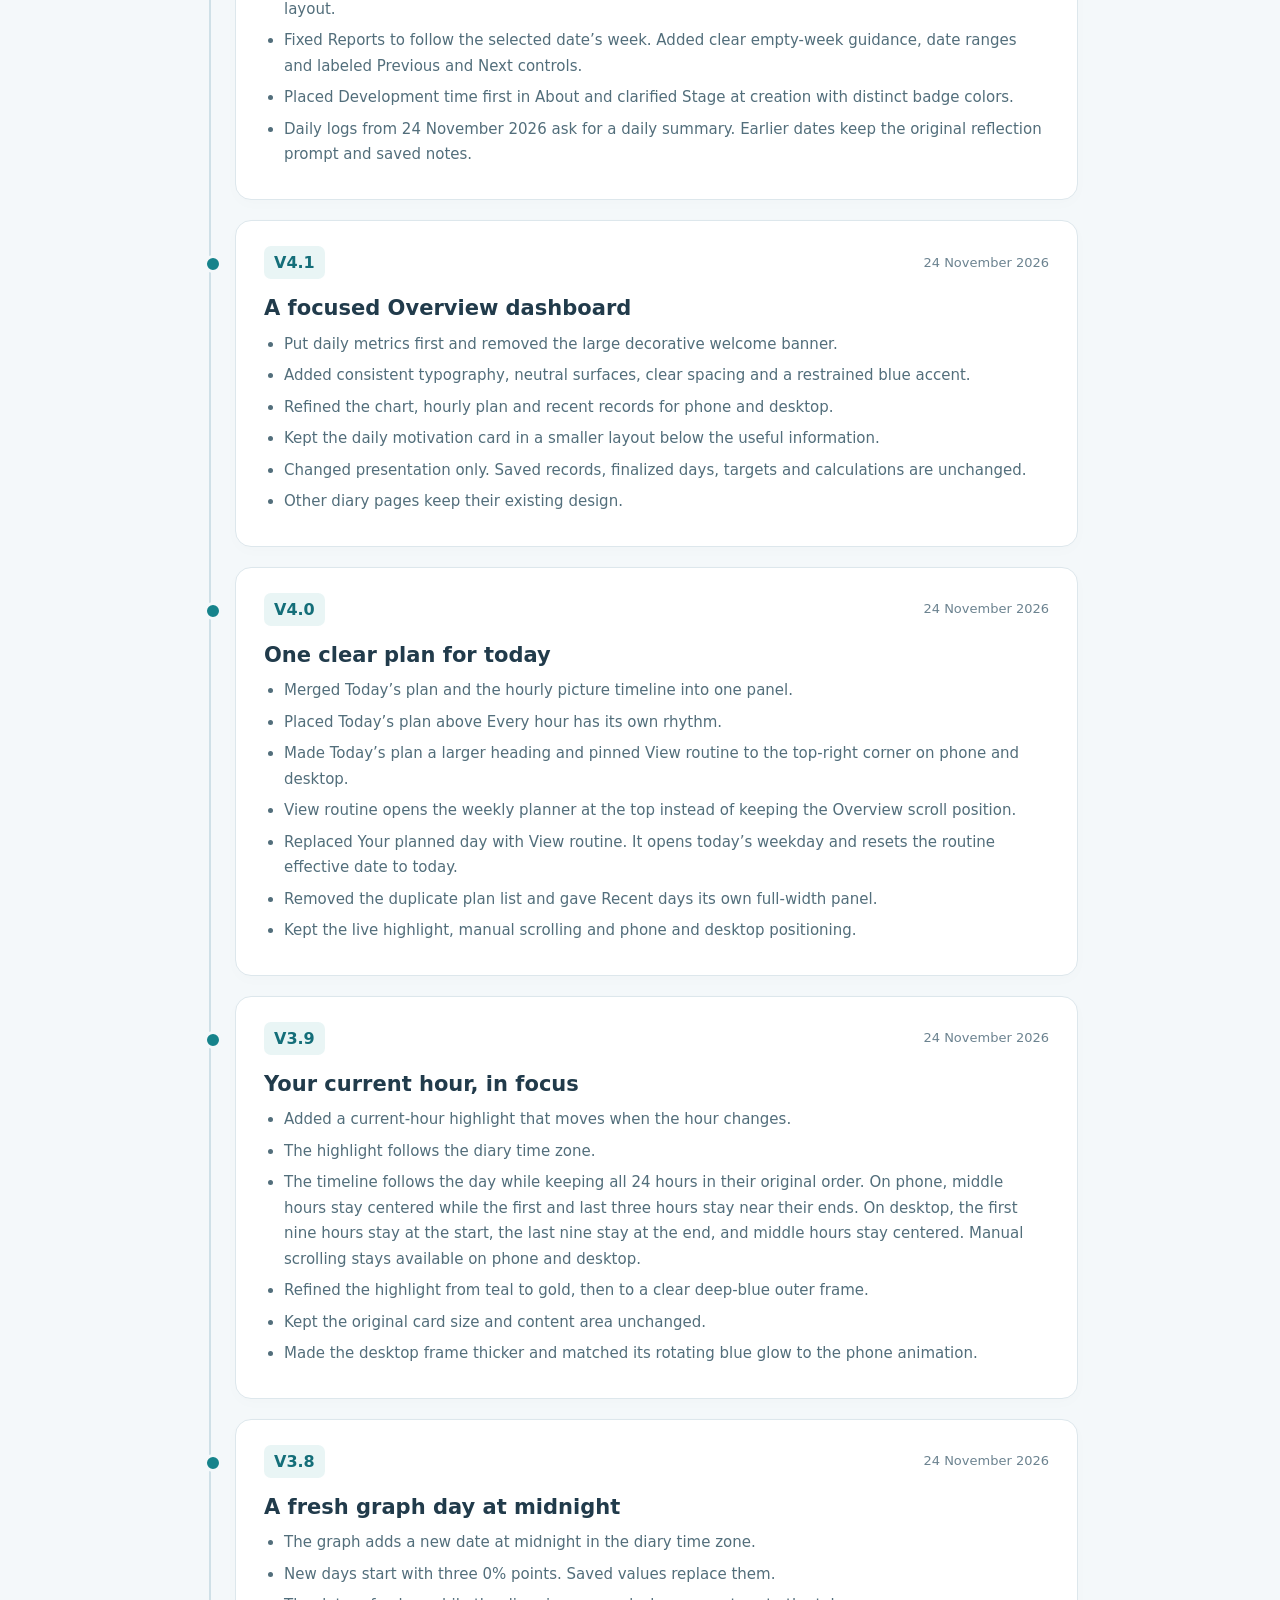
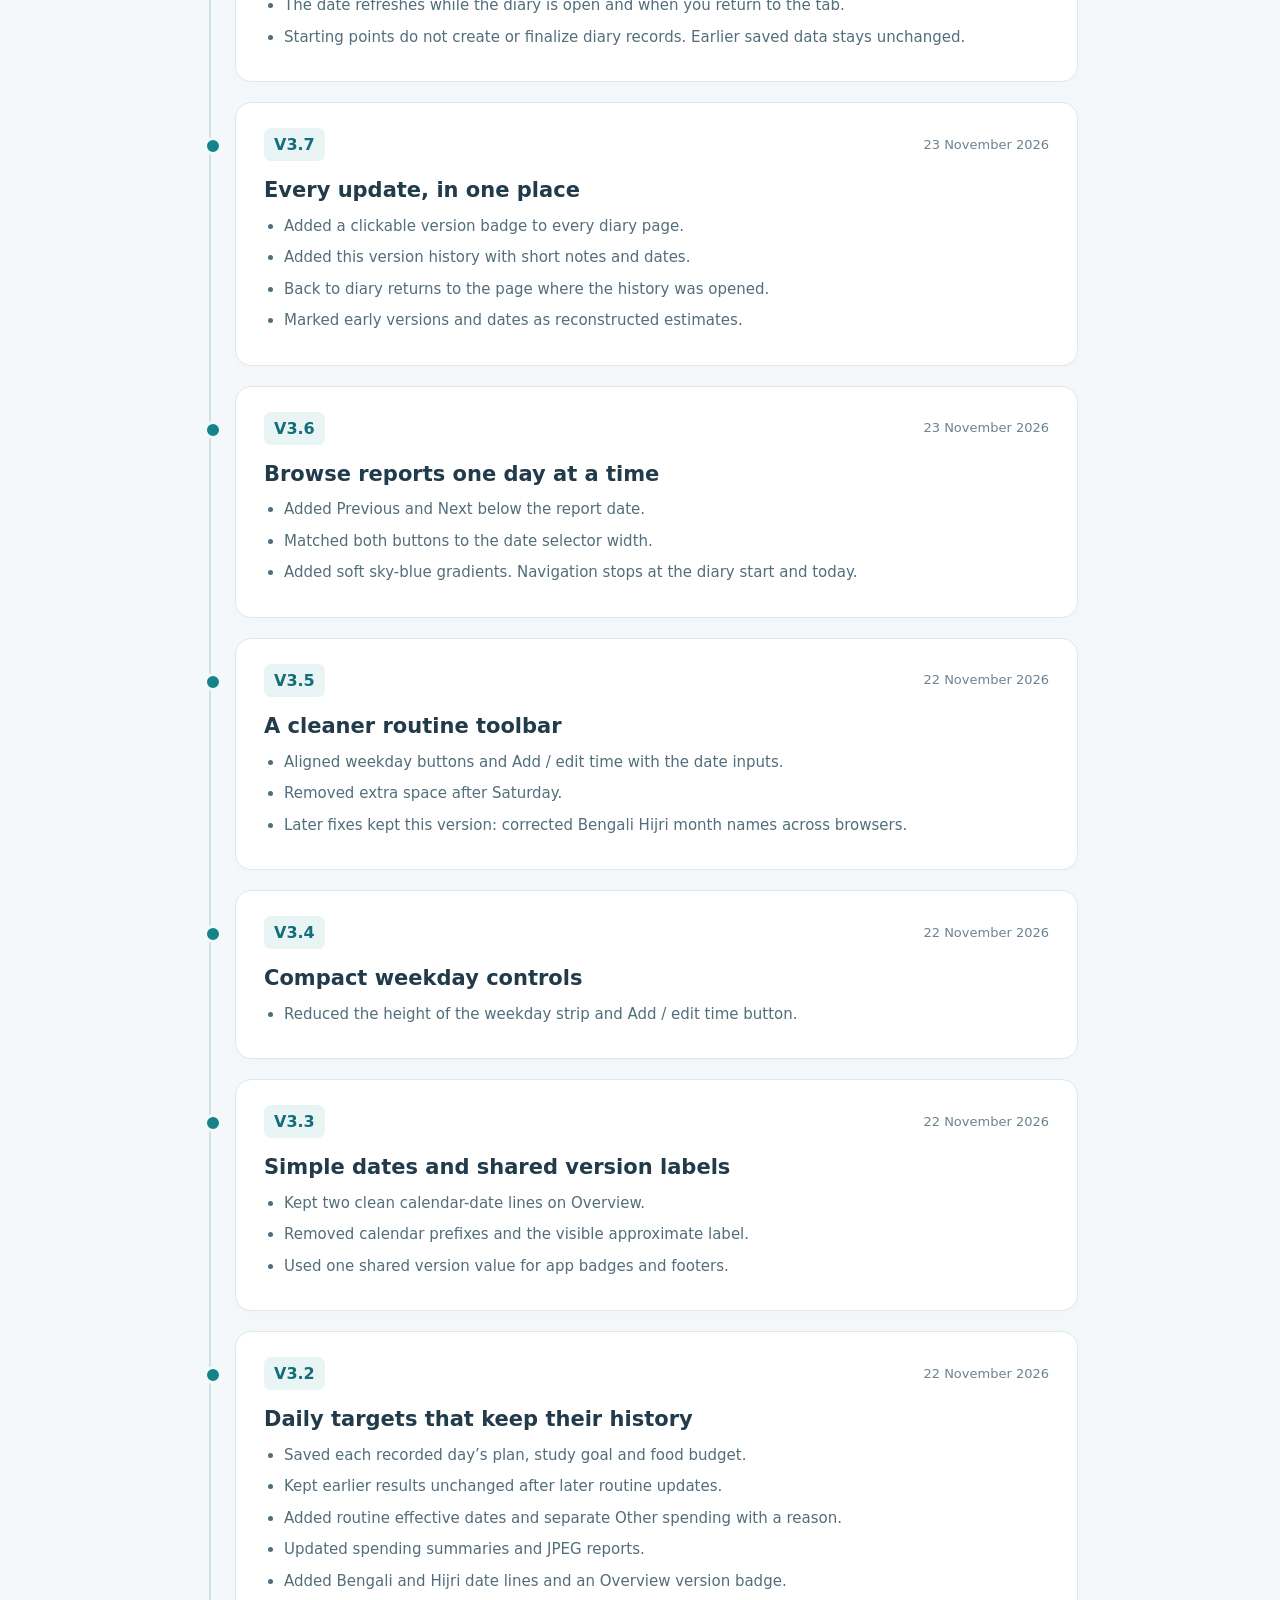
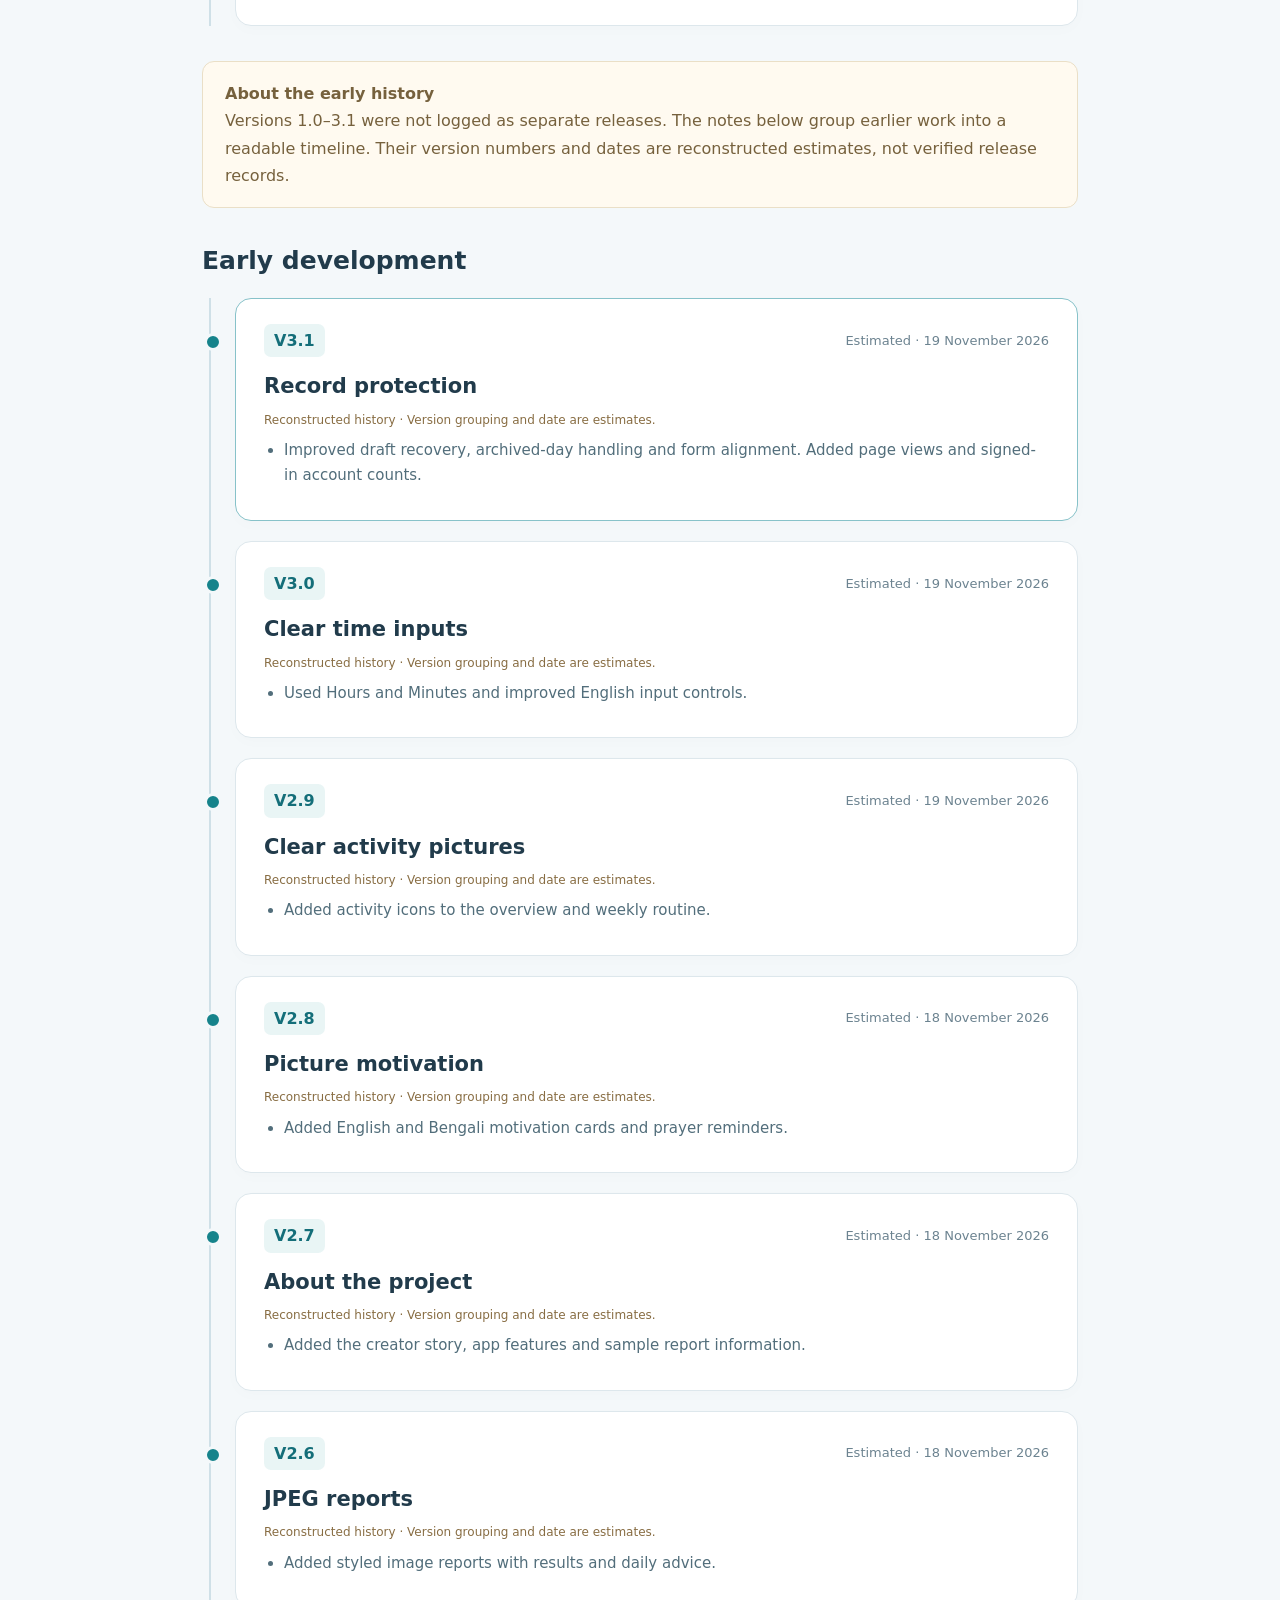
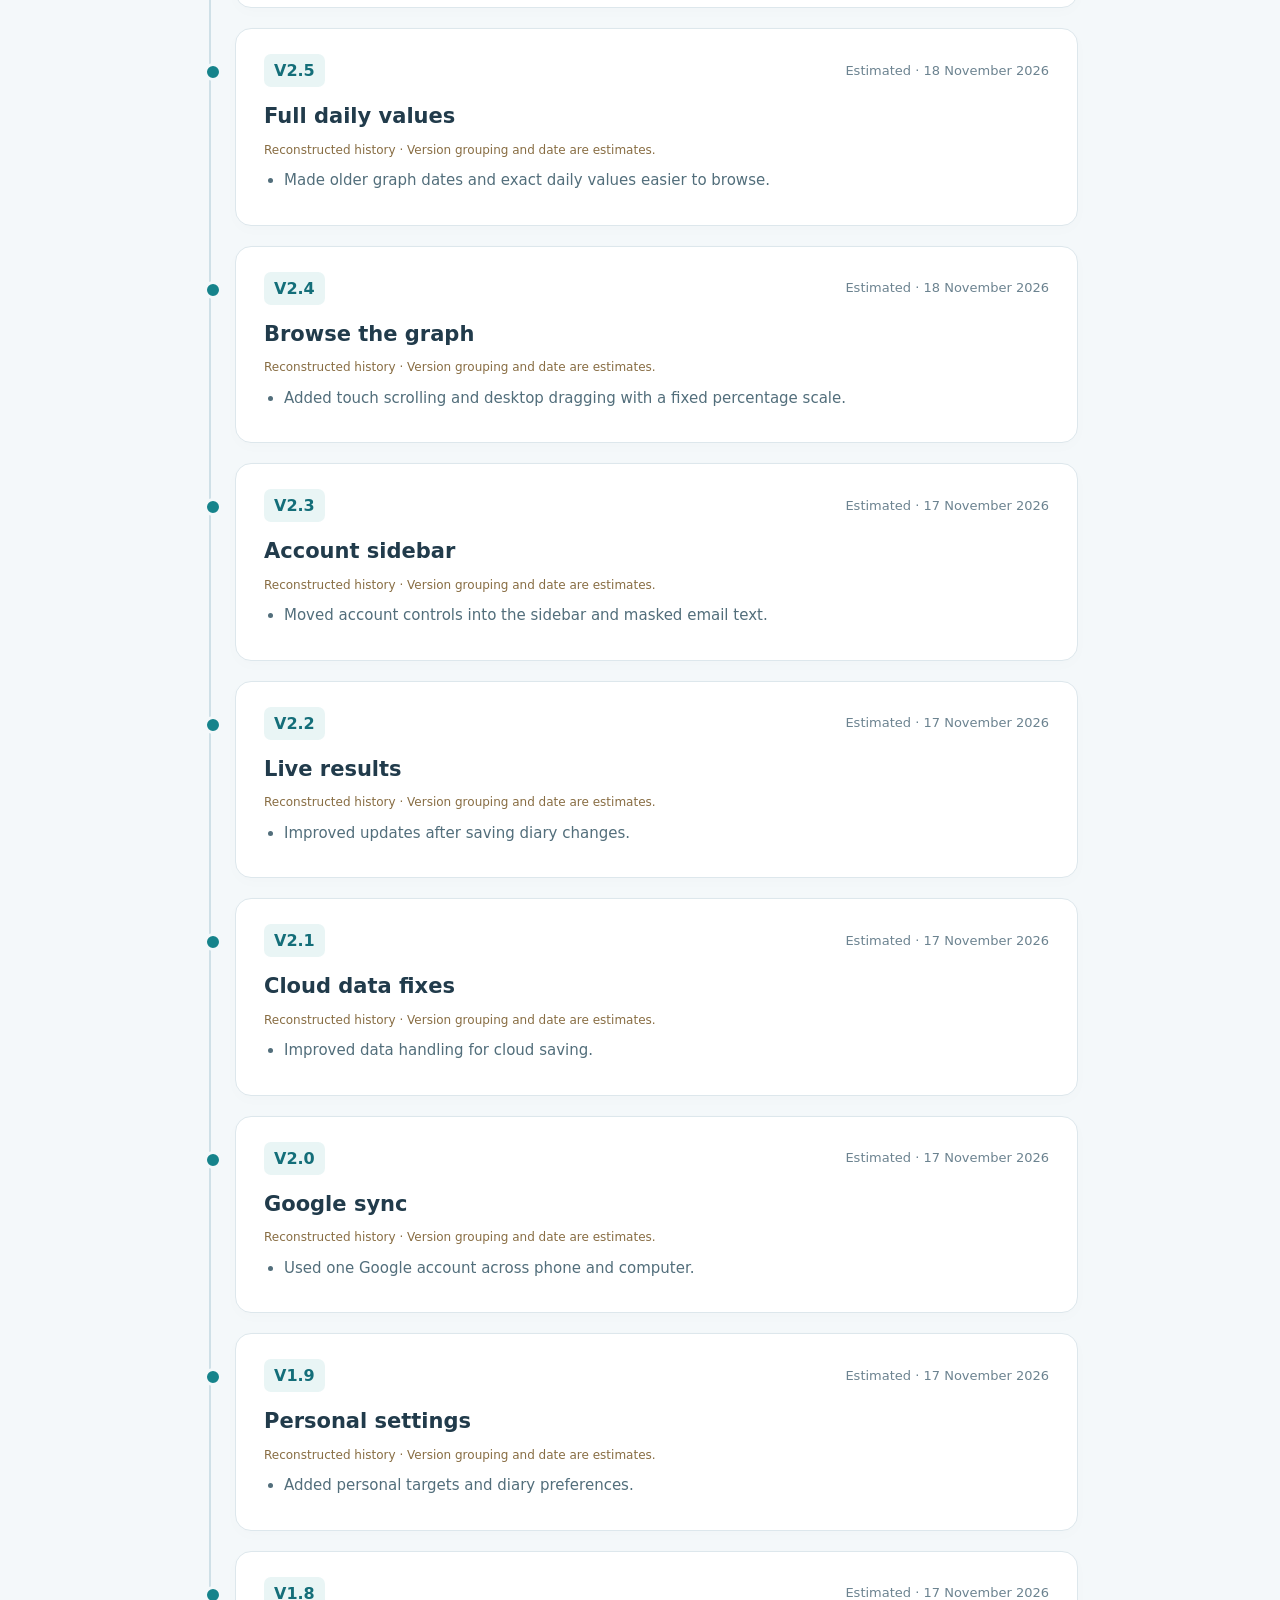
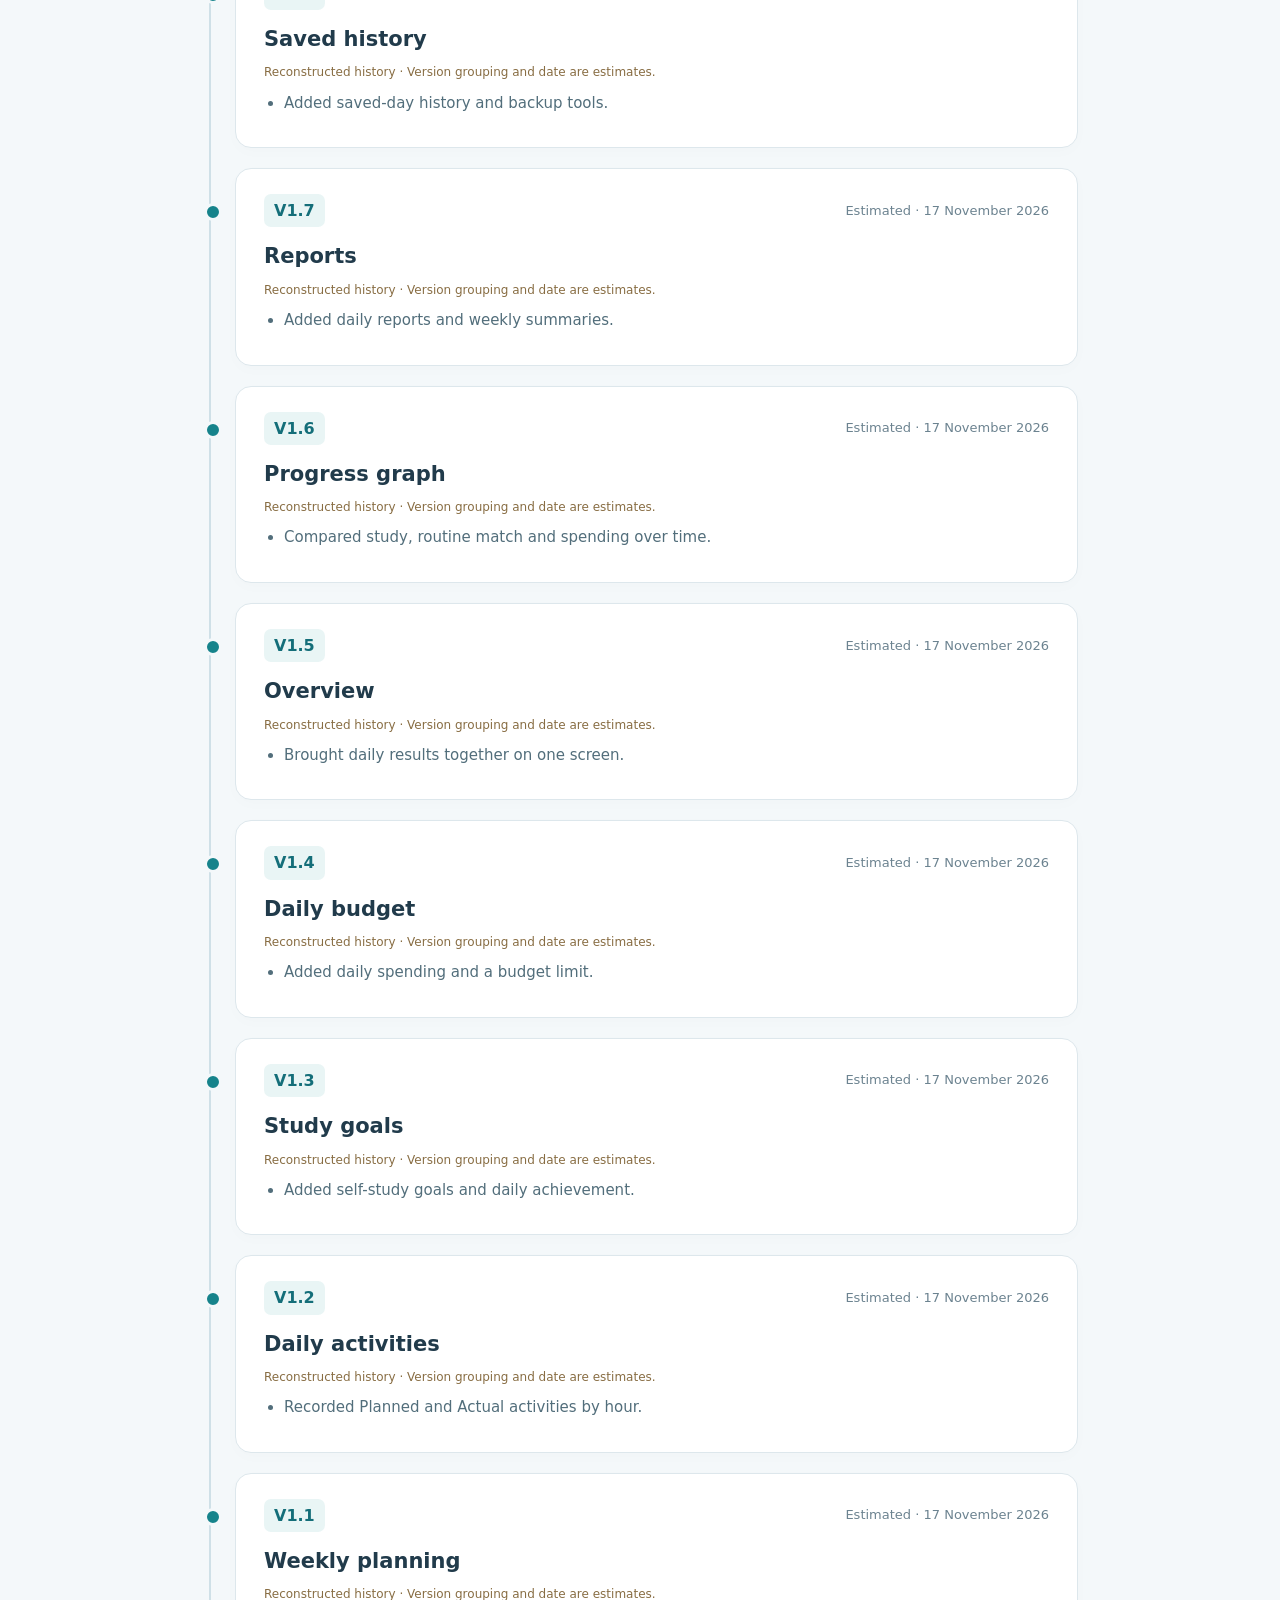
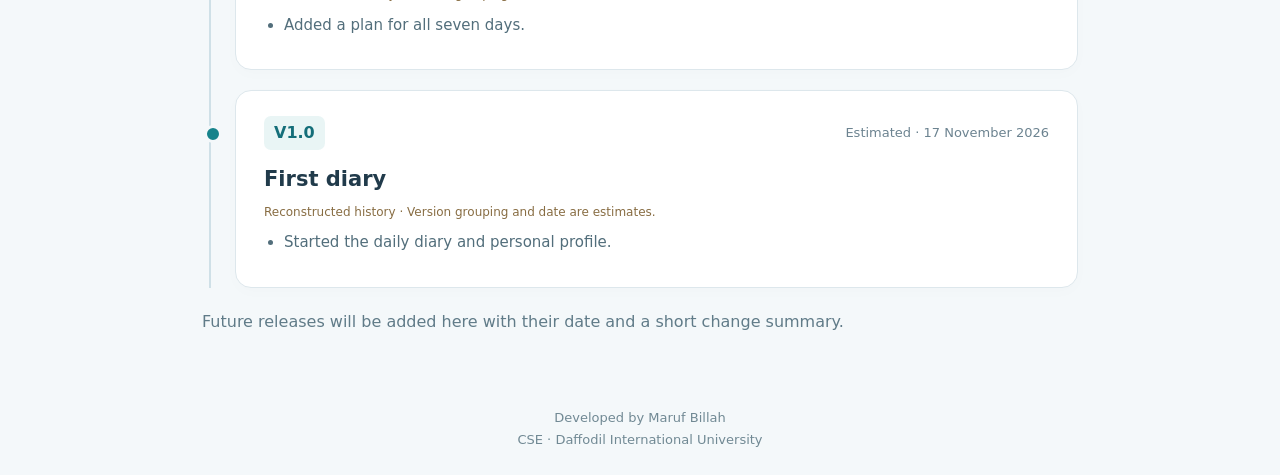
==== commit 061a6f49: "Release v4.6: period reports, weekdays and Friday Jumu’ah" ====
--- a/progressdiary-versions.html
+++ b/progressdiary-versions.html
@@ -1,6 +1,6 @@
 <!doctype html><html lang="en" translate="no"><head><meta charset="utf-8"><meta name="viewport" content="width=device-width,initial-scale=1"><meta name="google" content="notranslate"><meta name="theme-color" content="#152c3c"><title>Version history · ProgressDiary</title><link rel="icon" href="./diary-favicon.svg"><style>
 *{box-sizing:border-box}body{margin:0;background:#f4f8fa;color:#213b4b;font:16px/1.7 system-ui,sans-serif}header{background:#152c3c;color:white;padding:24px max(6vw,20px)}nav{display:flex;justify-content:space-between;gap:15px;align-items:center;max-width:1000px;margin:auto}a{color:inherit}nav a{text-decoration:none}nav strong{font-size:20px}.back{border:1px solid #7398a8;border-radius:24px;padding:8px 16px;font-size:14px}main{max-width:920px;margin:48px auto;padding:0 22px}.eyebrow{color:#087d86;font-size:12px;font-weight:700;letter-spacing:2px}h1{font-size:clamp(32px,6vw,48px);line-height:1.18;margin:13px 0 18px}p{color:#607b88}.intro{max-width:680px}.summary{display:flex;gap:10px;flex-wrap:wrap;margin:24px 0 35px}.summary span{padding:7px 14px;border:1px solid #cee4e6;border-radius:30px;background:#e8f4f2;font-size:13px;color:#1c6a70}.timeline{border-left:2px solid #cfe0e7;padding-left:24px;margin-left:7px}.release{position:relative;padding:25px 28px;margin-bottom:20px;background:white;border:1px solid #dde7ec;border-radius:16px;box-shadow:0 4px 15px #173b4d04}.release:before{content:"";position:absolute;left:-32px;top:34px;width:12px;height:12px;background:#16838b;border:3px solid #f4f8fa;border-radius:50%}.release:first-child{border-color:#87c2c9}.meta{display:flex;gap:10px;align-items:center;flex-wrap:wrap}.version{font-weight:700;color:#146e79;background:#e9f5f5;padding:3px 10px;border-radius:7px}.latest{background:#177d83;color:white;font-size:11px;border-radius:20px;padding:3px 10px}.date{font-size:13px;color:#6c8390;margin-left:auto}h2{font-size:21px;line-height:1.4;margin:15px 0 8px}ul{padding-left:20px;margin:8px 0 0}li{margin:6px 0;color:#526e7b;font-size:15px}.source{font-size:12px;margin:7px 0;color:#886d43}.early-note{padding:18px 22px;border:1px solid #eadfc7;background:#fffaf0;border-radius:12px;margin:35px 0 22px;color:#76613d}footer{text-align:center;padding:24px;font-size:13px;color:#718994}.section-title{font-size:25px;margin:35px 0 20px}a:focus-visible{outline:3px solid #59b5ce;outline-offset:4px}@media(max-width:600px){main{margin:30px auto;padding:0 16px}.timeline{padding-left:16px;margin-left:4px}.release{padding:20px 18px}.release:before{left:-24px}.date{width:100%;margin-left:0}.back{padding:7px 11px;font-size:12px}nav strong{font-size:17px}li{font-size:14px}}
-</style></head><body><header><nav><a href="./progressdiary.html"><strong>ProgressDiary<span style="color:#69c9cd">.</span></strong></a><a class="back" id="back-to-diary" href="./progressdiary.html">← Back to diary</a></nav></header><main><div class="eyebrow">THE STORY OF PROGRESSDIARY</div><h1>Small changes.<br>A better daily diary.</h1><p class="intro">See what changed, when it changed, and how the diary grew. The newest update is first.</p><div class="summary"><span>Current version · 4.5.1.1</span><span>Phone + desktop</span><span>Updated · 26 November 2026</span></div><div class="timeline"><article class="release" id="v4-5-1-1"><div class="meta"><span class="version">V4.5.1.1</span><span class="latest">Latest</span><span class="date">26 November 2026</span></div><h2>A clearer reading history button</h2><ul><li>View reading history now has a teal button style, a history icon and an opening indicator.</li><li>Added a full-width button on phones and a clear keyboard focus style.</li><li>Saved reading history and report calculations stay unchanged.</li></ul></article><article class="release" id="v4-5-1"><div class="meta"><span class="version">V4.5.1</span><span class="date">25 November 2026</span></div><h2>Remove an accidental empty revision</h2><ul><li>New books start with Reading only. Add Revision is a manual action.</li><li>Select an empty revision and use Remove Revision to return to Reading.</li><li>A removed empty revision stays hidden when the book is opened again. Its number can be used again.</li><li>Revisions with reading details cannot be removed. Use Close book to pause them and keep saved reports.</li><li>Added clear instructions for first-time users on phone and desktop.</li></ul></article><article class="release" id="v4-5"><div class="meta"><span class="version">V4.5</span><span class="date">24 November 2026</span></div><h2>Book reading and revision cycles</h2><ul><li>Add book and Close book revision now have distinct button colors.</li><li>Complete, pause and reopen reading stages without deleting saved sessions or earlier reports.</li><li>25 November: The first pass is Reading, followed by Revision 1, Revision 2 and more. Reading opens first and stages remain in ascending order.</li><li>First reading completion is counted separately from completed revisions in reports and JPEG downloads.</li><li>Start new revisions of the same book. Choose a revision for each new session, even while another revision is unfinished.</li><li>Revision overview shows sessions, revisions started, revisions completed and completions on the report date.</li><li>Daily reports and JPEG downloads include revision numbers. Repeated pages count once in each revision progress.</li><li>Book page ranges and daily reading minutes are checked before saving.</li><li>Book cards use soft color themes and a clear open and edit indicator.</li><li>Remove book is at the top right beside the book title. The reading date stays on its own line.</li><li>Edit book details now has a pencil icon and a button style.</li><li>Updated the layout for phone and desktop. Existing reading records stay unchanged.</li></ul></article><article class="release" id="v4-4"><div class="meta"><span class="version">V4.4</span><span class="date">24 November 2026</span></div><h2>Multiple reading sessions, one book</h2><ul><li>Added Add reading session for separate page ranges, minutes and topics in the same book and day.</li><li>Saved sessions remain editable. Adding a new session keeps earlier readings unchanged.</li><li>Daily reports and JPEG downloads list every session and sum pages and minutes.</li><li>Total book completion still counts different pages once, even across overlapping sessions.</li><li>Book revision starts collapsed when returning to Daily log and after saving. Closing the panel keeps saved readings.</li><li>Older single-session records remain supported without automatic rewriting.</li></ul></article><article class="release" id="v4-3"><div class="meta"><span class="version">V4.3</span><span class="date">24 November 2026</span></div><h2>A clearer daily values panel</h2><ul><li>Turned View exact daily values into a blue button with an icon and an opening indicator.</li><li>Added a soft blue panel background, a clear table header and alternating row colors.</li><li>Kept the newest dates first, full history scrolling and keyboard access.</li><li>Adapted the button and table for phone and desktop. Saved data and calculations stay unchanged.</li><li>Added optional Book revision in Daily log. Register a book once, then record inclusive page ranges, reading minutes and an optional topic each day.</li><li>Saved book names carry to new days. Reading fields start fresh; books can be edited or removed without changing earlier saved days.</li><li>Added per-book daily goals, total pages, unique-page completion and reading history in Reports and JPEG downloads. Reading stays separate from self-study percentages.</li></ul></article><article class="release" id="v4-2"><div class="meta"><span class="version">V4.2</span><span class="date">24 November 2026</span></div><h2>A richer visual Overview</h2><ul><li>Added four distinct illustrations for study, routine, spending and saved days.</li><li>Added a workspace banner with a desk scene and subtle moving light.</li><li>Added a soft blurred color backdrop behind the chart while keeping its lines clear.</li><li>Kept readable card values and adapted the design for phone and desktop.</li><li>Saved data, finalized records and calculations are unchanged. Other diary pages keep their current layout.</li><li>Fixed Reports to follow the selected date’s week. Added clear empty-week guidance, date ranges and labeled Previous and Next controls.</li><li>Placed Development time first in About and clarified Stage at creation with distinct badge colors.</li><li>Daily logs from 24 November 2026 ask for a daily summary. Earlier dates keep the original reflection prompt and saved notes.</li></ul></article><article class="release" id="v4-1"><div class="meta"><span class="version">V4.1</span><span class="date">24 November 2026</span></div><h2>A focused Overview dashboard</h2><ul><li>Put daily metrics first and removed the large decorative welcome banner.</li><li>Added consistent typography, neutral surfaces, clear spacing and a restrained blue accent.</li><li>Refined the chart, hourly plan and recent records for phone and desktop.</li><li>Kept the daily motivation card in a smaller layout below the useful information.</li><li>Changed presentation only. Saved records, finalized days, targets and calculations are unchanged.</li><li>Other diary pages keep their existing design.</li></ul></article><article class="release" id="v4-0"><div class="meta"><span class="version">V4.0</span><span class="date">24 November 2026</span></div><h2>One clear plan for today</h2><ul><li>Merged Today’s plan and the hourly picture timeline into one panel.</li><li>Placed Today’s plan above Every hour has its own rhythm.</li><li>Made Today’s plan a larger heading and pinned View routine to the top-right corner on phone and desktop.</li><li>View routine opens the weekly planner at the top instead of keeping the Overview scroll position.</li><li>Replaced Your planned day with View routine. It opens today’s weekday and resets the routine effective date to today.</li><li>Removed the duplicate plan list and gave Recent days its own full-width panel.</li><li>Kept the live highlight, manual scrolling and phone and desktop positioning.</li></ul></article><article class="release" id="v3-9"><div class="meta"><span class="version">V3.9</span><span class="date">24 November 2026</span></div><h2>Your current hour, in focus</h2><ul><li>Added a current-hour highlight that moves when the hour changes.</li><li>The highlight follows the diary time zone.</li><li>The timeline follows the day while keeping all 24 hours in their original order. On phone, middle hours stay centered while the first and last three hours stay near their ends. On desktop, the first nine hours stay at the start, the last nine stay at the end, and middle hours stay centered. Manual scrolling stays available on phone and desktop.</li><li>Refined the highlight from teal to gold, then to a clear deep-blue outer frame.</li><li>Kept the original card size and content area unchanged.</li><li>Made the desktop frame thicker and matched its rotating blue glow to the phone animation.</li></ul></article><article class="release" id="v3-8"><div class="meta"><span class="version">V3.8</span><span class="date">24 November 2026</span></div><h2>A fresh graph day at midnight</h2><ul><li>The graph adds a new date at midnight in the diary time zone.</li><li>New days start with three 0% points. Saved values replace them.</li><li>The date refreshes while the diary is open and when you return to the tab.</li><li>Starting points do not create or finalize diary records. Earlier saved data stays unchanged.</li></ul></article><article class="release" id="v3-7"><div class="meta"><span class="version">V3.7</span><span class="date">23 November 2026</span></div><h2>Every update, in one place</h2><ul><li>Added a clickable version badge to every diary page.</li><li>Added this version history with short notes and dates.</li><li>Back to diary returns to the page where the history was opened.</li><li>Marked early versions and dates as reconstructed estimates.</li></ul></article><article class="release" id="v3-6"><div class="meta"><span class="version">V3.6</span><span class="date">23 November 2026</span></div><h2>Browse reports one day at a time</h2><ul><li>Added Previous and Next below the report date.</li><li>Matched both buttons to the date selector width.</li><li>Added soft sky-blue gradients. Navigation stops at the diary start and today.</li></ul></article><article class="release" id="v3-5"><div class="meta"><span class="version">V3.5</span><span class="date">22 November 2026</span></div><h2>A cleaner routine toolbar</h2><ul><li>Aligned weekday buttons and Add / edit time with the date inputs.</li><li>Removed extra space after Saturday.</li><li>Later fixes kept this version: corrected Bengali Hijri month names across browsers.</li></ul></article><article class="release" id="v3-4"><div class="meta"><span class="version">V3.4</span><span class="date">22 November 2026</span></div><h2>Compact weekday controls</h2><ul><li>Reduced the height of the weekday strip and Add / edit time button.</li></ul></article><article class="release" id="v3-3"><div class="meta"><span class="version">V3.3</span><span class="date">22 November 2026</span></div><h2>Simple dates and shared version labels</h2><ul><li>Kept two clean calendar-date lines on Overview.</li><li>Removed calendar prefixes and the visible approximate label.</li><li>Used one shared version value for app badges and footers.</li></ul></article><article class="release" id="v3-2"><div class="meta"><span class="version">V3.2</span><span class="date">22 November 2026</span></div><h2>Daily targets that keep their history</h2><ul><li>Saved each recorded day’s plan, study goal and food budget.</li><li>Kept earlier results unchanged after later routine updates.</li><li>Added routine effective dates and separate Other spending with a reason.</li><li>Updated spending summaries and JPEG reports.</li><li>Added Bengali and Hijri date lines and an Overview version badge.</li></ul></article></div><div class="early-note"><strong>About the early history</strong><br>Versions 1.0–3.1 were not logged as separate releases. The notes below group earlier work into a readable timeline. Their version numbers and dates are reconstructed estimates, not verified release records.</div><h2 class="section-title">Early development</h2><div class="timeline"><article class="release" id="v3-1"><div class="meta"><span class="version">V3.1</span><span class="date">Estimated · 19 November 2026</span></div><h2>Record protection</h2><p class="source">Reconstructed history · Version grouping and date are estimates.</p><ul><li>Improved draft recovery, archived-day handling and form alignment. Added page views and signed-in account counts.</li></ul></article><article class="release" id="v3-0"><div class="meta"><span class="version">V3.0</span><span class="date">Estimated · 19 November 2026</span></div><h2>Clear time inputs</h2><p class="source">Reconstructed history · Version grouping and date are estimates.</p><ul><li>Used Hours and Minutes and improved English input controls.</li></ul></article><article class="release" id="v2-9"><div class="meta"><span class="version">V2.9</span><span class="date">Estimated · 19 November 2026</span></div><h2>Clear activity pictures</h2><p class="source">Reconstructed history · Version grouping and date are estimates.</p><ul><li>Added activity icons to the overview and weekly routine.</li></ul></article><article class="release" id="v2-8"><div class="meta"><span class="version">V2.8</span><span class="date">Estimated · 18 November 2026</span></div><h2>Picture motivation</h2><p class="source">Reconstructed history · Version grouping and date are estimates.</p><ul><li>Added English and Bengali motivation cards and prayer reminders.</li></ul></article><article class="release" id="v2-7"><div class="meta"><span class="version">V2.7</span><span class="date">Estimated · 18 November 2026</span></div><h2>About the project</h2><p class="source">Reconstructed history · Version grouping and date are estimates.</p><ul><li>Added the creator story, app features and sample report information.</li></ul></article><article class="release" id="v2-6"><div class="meta"><span class="version">V2.6</span><span class="date">Estimated · 18 November 2026</span></div><h2>JPEG reports</h2><p class="source">Reconstructed history · Version grouping and date are estimates.</p><ul><li>Added styled image reports with results and daily advice.</li></ul></article><article class="release" id="v2-5"><div class="meta"><span class="version">V2.5</span><span class="date">Estimated · 18 November 2026</span></div><h2>Full daily values</h2><p class="source">Reconstructed history · Version grouping and date are estimates.</p><ul><li>Made older graph dates and exact daily values easier to browse.</li></ul></article><article class="release" id="v2-4"><div class="meta"><span class="version">V2.4</span><span class="date">Estimated · 18 November 2026</span></div><h2>Browse the graph</h2><p class="source">Reconstructed history · Version grouping and date are estimates.</p><ul><li>Added touch scrolling and desktop dragging with a fixed percentage scale.</li></ul></article><article class="release" id="v2-3"><div class="meta"><span class="version">V2.3</span><span class="date">Estimated · 17 November 2026</span></div><h2>Account sidebar</h2><p class="source">Reconstructed history · Version grouping and date are estimates.</p><ul><li>Moved account controls into the sidebar and masked email text.</li></ul></article><article class="release" id="v2-2"><div class="meta"><span class="version">V2.2</span><span class="date">Estimated · 17 November 2026</span></div><h2>Live results</h2><p class="source">Reconstructed history · Version grouping and date are estimates.</p><ul><li>Improved updates after saving diary changes.</li></ul></article><article class="release" id="v2-1"><div class="meta"><span class="version">V2.1</span><span class="date">Estimated · 17 November 2026</span></div><h2>Cloud data fixes</h2><p class="source">Reconstructed history · Version grouping and date are estimates.</p><ul><li>Improved data handling for cloud saving.</li></ul></article><article class="release" id="v2-0"><div class="meta"><span class="version">V2.0</span><span class="date">Estimated · 17 November 2026</span></div><h2>Google sync</h2><p class="source">Reconstructed history · Version grouping and date are estimates.</p><ul><li>Used one Google account across phone and computer.</li></ul></article><article class="release" id="v1-9"><div class="meta"><span class="version">V1.9</span><span class="date">Estimated · 17 November 2026</span></div><h2>Personal settings</h2><p class="source">Reconstructed history · Version grouping and date are estimates.</p><ul><li>Added personal targets and diary preferences.</li></ul></article><article class="release" id="v1-8"><div class="meta"><span class="version">V1.8</span><span class="date">Estimated · 17 November 2026</span></div><h2>Saved history</h2><p class="source">Reconstructed history · Version grouping and date are estimates.</p><ul><li>Added saved-day history and backup tools.</li></ul></article><article class="release" id="v1-7"><div class="meta"><span class="version">V1.7</span><span class="date">Estimated · 17 November 2026</span></div><h2>Reports</h2><p class="source">Reconstructed history · Version grouping and date are estimates.</p><ul><li>Added daily reports and weekly summaries.</li></ul></article><article class="release" id="v1-6"><div class="meta"><span class="version">V1.6</span><span class="date">Estimated · 17 November 2026</span></div><h2>Progress graph</h2><p class="source">Reconstructed history · Version grouping and date are estimates.</p><ul><li>Compared study, routine match and spending over time.</li></ul></article><article class="release" id="v1-5"><div class="meta"><span class="version">V1.5</span><span class="date">Estimated · 17 November 2026</span></div><h2>Overview</h2><p class="source">Reconstructed history · Version grouping and date are estimates.</p><ul><li>Brought daily results together on one screen.</li></ul></article><article class="release" id="v1-4"><div class="meta"><span class="version">V1.4</span><span class="date">Estimated · 17 November 2026</span></div><h2>Daily budget</h2><p class="source">Reconstructed history · Version grouping and date are estimates.</p><ul><li>Added daily spending and a budget limit.</li></ul></article><article class="release" id="v1-3"><div class="meta"><span class="version">V1.3</span><span class="date">Estimated · 17 November 2026</span></div><h2>Study goals</h2><p class="source">Reconstructed history · Version grouping and date are estimates.</p><ul><li>Added self-study goals and daily achievement.</li></ul></article><article class="release" id="v1-2"><div class="meta"><span class="version">V1.2</span><span class="date">Estimated · 17 November 2026</span></div><h2>Daily activities</h2><p class="source">Reconstructed history · Version grouping and date are estimates.</p><ul><li>Recorded Planned and Actual activities by hour.</li></ul></article><article class="release" id="v1-1"><div class="meta"><span class="version">V1.1</span><span class="date">Estimated · 17 November 2026</span></div><h2>Weekly planning</h2><p class="source">Reconstructed history · Version grouping and date are estimates.</p><ul><li>Added a plan for all seven days.</li></ul></article><article class="release" id="v1-0"><div class="meta"><span class="version">V1.0</span><span class="date">Estimated · 17 November 2026</span></div><h2>First diary</h2><p class="source">Reconstructed history · Version grouping and date are estimates.</p><ul><li>Started the daily diary and personal profile.</li></ul></article></div><p>Future releases will be added here with their date and a short change summary.</p></main><footer>Developed by Maruf Billah<br>CSE · Daffodil International University</footer><script>(()=>{const from=new URLSearchParams(location.search).get('from'),pages=['Overview','Daily log','Weekly routine','Reports','Motivation','History & backups','Settings','About'],link=document.getElementById('back-to-diary');if(pages.includes(from)){link.href='./progressdiary.html?view='+encodeURIComponent(from);link.setAttribute('aria-label','Back to '+from)}else{link.href='./progressdiary.html';link.setAttribute('aria-label','Back to home')}})();</script></body></html>
+</style></head><body><header><nav><a href="./progressdiary.html"><strong>ProgressDiary<span style="color:#69c9cd">.</span></strong></a><a class="back" id="back-to-diary" href="./progressdiary.html">← Back to diary</a></nav></header><main><div class="eyebrow">THE STORY OF PROGRESSDIARY</div><h1>Small changes.<br>A better daily diary.</h1><p class="intro">See what changed, when it changed, and how the diary grew. The newest update is first.</p><div class="summary"><span>Current version · 4.6</span><span>Phone + desktop</span><span>Updated · 27 November 2026</span></div><div class="timeline"><article class="release" id="v4-6"><div class="meta"><span class="version">V4.6</span><span class="latest">Latest</span><span class="date">27 November 2026</span></div><h2>Weekly, monthly and yearly reports</h2><ul><li>Choose Week, Month or Year in Reports. Previous and Next use soft blue buttons.</li><li>Period totals and averages include only finalized, non-archived days. Empty days do not lower the averages.</li><li>Year view shows average study achievement for each calendar month.</li><li>Daily archive shows the English weekday below each record date.</li><li>Friday uses Jumu’ah in Daily log, daily reports and JPEG downloads. Other days keep Dhuhr.</li><li>Updated phone and desktop layouts and the About guide. Saved diary records stay unchanged.</li></ul></article><article class="release" id="v4-5-1-1"><div class="meta"><span class="version">V4.5.1.1</span><span class="date">26 November 2026</span></div><h2>A clearer reading history button</h2><ul><li>View reading history now has a teal button style, a history icon and an opening indicator.</li><li>Added a full-width button on phones and a clear keyboard focus style.</li><li>Saved reading history and report calculations stay unchanged.</li></ul></article><article class="release" id="v4-5-1"><div class="meta"><span class="version">V4.5.1</span><span class="date">25 November 2026</span></div><h2>Remove an accidental empty revision</h2><ul><li>New books start with Reading only. Add Revision is a manual action.</li><li>Select an empty revision and use Remove Revision to return to Reading.</li><li>A removed empty revision stays hidden when the book is opened again. Its number can be used again.</li><li>Revisions with reading details cannot be removed. Use Close book to pause them and keep saved reports.</li><li>Added clear instructions for first-time users on phone and desktop.</li></ul></article><article class="release" id="v4-5"><div class="meta"><span class="version">V4.5</span><span class="date">24 November 2026</span></div><h2>Book reading and revision cycles</h2><ul><li>Add book and Close book revision now have distinct button colors.</li><li>Complete, pause and reopen reading stages without deleting saved sessions or earlier reports.</li><li>25 November: The first pass is Reading, followed by Revision 1, Revision 2 and more. Reading opens first and stages remain in ascending order.</li><li>First reading completion is counted separately from completed revisions in reports and JPEG downloads.</li><li>Start new revisions of the same book. Choose a revision for each new session, even while another revision is unfinished.</li><li>Revision overview shows sessions, revisions started, revisions completed and completions on the report date.</li><li>Daily reports and JPEG downloads include revision numbers. Repeated pages count once in each revision progress.</li><li>Book page ranges and daily reading minutes are checked before saving.</li><li>Book cards use soft color themes and a clear open and edit indicator.</li><li>Remove book is at the top right beside the book title. The reading date stays on its own line.</li><li>Edit book details now has a pencil icon and a button style.</li><li>Updated the layout for phone and desktop. Existing reading records stay unchanged.</li></ul></article><article class="release" id="v4-4"><div class="meta"><span class="version">V4.4</span><span class="date">24 November 2026</span></div><h2>Multiple reading sessions, one book</h2><ul><li>Added Add reading session for separate page ranges, minutes and topics in the same book and day.</li><li>Saved sessions remain editable. Adding a new session keeps earlier readings unchanged.</li><li>Daily reports and JPEG downloads list every session and sum pages and minutes.</li><li>Total book completion still counts different pages once, even across overlapping sessions.</li><li>Book revision starts collapsed when returning to Daily log and after saving. Closing the panel keeps saved readings.</li><li>Older single-session records remain supported without automatic rewriting.</li></ul></article><article class="release" id="v4-3"><div class="meta"><span class="version">V4.3</span><span class="date">24 November 2026</span></div><h2>A clearer daily values panel</h2><ul><li>Turned View exact daily values into a blue button with an icon and an opening indicator.</li><li>Added a soft blue panel background, a clear table header and alternating row colors.</li><li>Kept the newest dates first, full history scrolling and keyboard access.</li><li>Adapted the button and table for phone and desktop. Saved data and calculations stay unchanged.</li><li>Added optional Book revision in Daily log. Register a book once, then record inclusive page ranges, reading minutes and an optional topic each day.</li><li>Saved book names carry to new days. Reading fields start fresh; books can be edited or removed without changing earlier saved days.</li><li>Added per-book daily goals, total pages, unique-page completion and reading history in Reports and JPEG downloads. Reading stays separate from self-study percentages.</li></ul></article><article class="release" id="v4-2"><div class="meta"><span class="version">V4.2</span><span class="date">24 November 2026</span></div><h2>A richer visual Overview</h2><ul><li>Added four distinct illustrations for study, routine, spending and saved days.</li><li>Added a workspace banner with a desk scene and subtle moving light.</li><li>Added a soft blurred color backdrop behind the chart while keeping its lines clear.</li><li>Kept readable card values and adapted the design for phone and desktop.</li><li>Saved data, finalized records and calculations are unchanged. Other diary pages keep their current layout.</li><li>Fixed Reports to follow the selected date’s week. Added clear empty-week guidance, date ranges and labeled Previous and Next controls.</li><li>Placed Development time first in About and clarified Stage at creation with distinct badge colors.</li><li>Daily logs from 24 November 2026 ask for a daily summary. Earlier dates keep the original reflection prompt and saved notes.</li></ul></article><article class="release" id="v4-1"><div class="meta"><span class="version">V4.1</span><span class="date">24 November 2026</span></div><h2>A focused Overview dashboard</h2><ul><li>Put daily metrics first and removed the large decorative welcome banner.</li><li>Added consistent typography, neutral surfaces, clear spacing and a restrained blue accent.</li><li>Refined the chart, hourly plan and recent records for phone and desktop.</li><li>Kept the daily motivation card in a smaller layout below the useful information.</li><li>Changed presentation only. Saved records, finalized days, targets and calculations are unchanged.</li><li>Other diary pages keep their existing design.</li></ul></article><article class="release" id="v4-0"><div class="meta"><span class="version">V4.0</span><span class="date">24 November 2026</span></div><h2>One clear plan for today</h2><ul><li>Merged Today’s plan and the hourly picture timeline into one panel.</li><li>Placed Today’s plan above Every hour has its own rhythm.</li><li>Made Today’s plan a larger heading and pinned View routine to the top-right corner on phone and desktop.</li><li>View routine opens the weekly planner at the top instead of keeping the Overview scroll position.</li><li>Replaced Your planned day with View routine. It opens today’s weekday and resets the routine effective date to today.</li><li>Removed the duplicate plan list and gave Recent days its own full-width panel.</li><li>Kept the live highlight, manual scrolling and phone and desktop positioning.</li></ul></article><article class="release" id="v3-9"><div class="meta"><span class="version">V3.9</span><span class="date">24 November 2026</span></div><h2>Your current hour, in focus</h2><ul><li>Added a current-hour highlight that moves when the hour changes.</li><li>The highlight follows the diary time zone.</li><li>The timeline follows the day while keeping all 24 hours in their original order. On phone, middle hours stay centered while the first and last three hours stay near their ends. On desktop, the first nine hours stay at the start, the last nine stay at the end, and middle hours stay centered. Manual scrolling stays available on phone and desktop.</li><li>Refined the highlight from teal to gold, then to a clear deep-blue outer frame.</li><li>Kept the original card size and content area unchanged.</li><li>Made the desktop frame thicker and matched its rotating blue glow to the phone animation.</li></ul></article><article class="release" id="v3-8"><div class="meta"><span class="version">V3.8</span><span class="date">24 November 2026</span></div><h2>A fresh graph day at midnight</h2><ul><li>The graph adds a new date at midnight in the diary time zone.</li><li>New days start with three 0% points. Saved values replace them.</li><li>The date refreshes while the diary is open and when you return to the tab.</li><li>Starting points do not create or finalize diary records. Earlier saved data stays unchanged.</li></ul></article><article class="release" id="v3-7"><div class="meta"><span class="version">V3.7</span><span class="date">23 November 2026</span></div><h2>Every update, in one place</h2><ul><li>Added a clickable version badge to every diary page.</li><li>Added this version history with short notes and dates.</li><li>Back to diary returns to the page where the history was opened.</li><li>Marked early versions and dates as reconstructed estimates.</li></ul></article><article class="release" id="v3-6"><div class="meta"><span class="version">V3.6</span><span class="date">23 November 2026</span></div><h2>Browse reports one day at a time</h2><ul><li>Added Previous and Next below the report date.</li><li>Matched both buttons to the date selector width.</li><li>Added soft sky-blue gradients. Navigation stops at the diary start and today.</li></ul></article><article class="release" id="v3-5"><div class="meta"><span class="version">V3.5</span><span class="date">22 November 2026</span></div><h2>A cleaner routine toolbar</h2><ul><li>Aligned weekday buttons and Add / edit time with the date inputs.</li><li>Removed extra space after Saturday.</li><li>Later fixes kept this version: corrected Bengali Hijri month names across browsers.</li></ul></article><article class="release" id="v3-4"><div class="meta"><span class="version">V3.4</span><span class="date">22 November 2026</span></div><h2>Compact weekday controls</h2><ul><li>Reduced the height of the weekday strip and Add / edit time button.</li></ul></article><article class="release" id="v3-3"><div class="meta"><span class="version">V3.3</span><span class="date">22 November 2026</span></div><h2>Simple dates and shared version labels</h2><ul><li>Kept two clean calendar-date lines on Overview.</li><li>Removed calendar prefixes and the visible approximate label.</li><li>Used one shared version value for app badges and footers.</li></ul></article><article class="release" id="v3-2"><div class="meta"><span class="version">V3.2</span><span class="date">22 November 2026</span></div><h2>Daily targets that keep their history</h2><ul><li>Saved each recorded day’s plan, study goal and food budget.</li><li>Kept earlier results unchanged after later routine updates.</li><li>Added routine effective dates and separate Other spending with a reason.</li><li>Updated spending summaries and JPEG reports.</li><li>Added Bengali and Hijri date lines and an Overview version badge.</li></ul></article></div><div class="early-note"><strong>About the early history</strong><br>Versions 1.0–3.1 were not logged as separate releases. The notes below group earlier work into a readable timeline. Their version numbers and dates are reconstructed estimates, not verified release records.</div><h2 class="section-title">Early development</h2><div class="timeline"><article class="release" id="v3-1"><div class="meta"><span class="version">V3.1</span><span class="date">Estimated · 19 November 2026</span></div><h2>Record protection</h2><p class="source">Reconstructed history · Version grouping and date are estimates.</p><ul><li>Improved draft recovery, archived-day handling and form alignment. Added page views and signed-in account counts.</li></ul></article><article class="release" id="v3-0"><div class="meta"><span class="version">V3.0</span><span class="date">Estimated · 19 November 2026</span></div><h2>Clear time inputs</h2><p class="source">Reconstructed history · Version grouping and date are estimates.</p><ul><li>Used Hours and Minutes and improved English input controls.</li></ul></article><article class="release" id="v2-9"><div class="meta"><span class="version">V2.9</span><span class="date">Estimated · 19 November 2026</span></div><h2>Clear activity pictures</h2><p class="source">Reconstructed history · Version grouping and date are estimates.</p><ul><li>Added activity icons to the overview and weekly routine.</li></ul></article><article class="release" id="v2-8"><div class="meta"><span class="version">V2.8</span><span class="date">Estimated · 18 November 2026</span></div><h2>Picture motivation</h2><p class="source">Reconstructed history · Version grouping and date are estimates.</p><ul><li>Added English and Bengali motivation cards and prayer reminders.</li></ul></article><article class="release" id="v2-7"><div class="meta"><span class="version">V2.7</span><span class="date">Estimated · 18 November 2026</span></div><h2>About the project</h2><p class="source">Reconstructed history · Version grouping and date are estimates.</p><ul><li>Added the creator story, app features and sample report information.</li></ul></article><article class="release" id="v2-6"><div class="meta"><span class="version">V2.6</span><span class="date">Estimated · 18 November 2026</span></div><h2>JPEG reports</h2><p class="source">Reconstructed history · Version grouping and date are estimates.</p><ul><li>Added styled image reports with results and daily advice.</li></ul></article><article class="release" id="v2-5"><div class="meta"><span class="version">V2.5</span><span class="date">Estimated · 18 November 2026</span></div><h2>Full daily values</h2><p class="source">Reconstructed history · Version grouping and date are estimates.</p><ul><li>Made older graph dates and exact daily values easier to browse.</li></ul></article><article class="release" id="v2-4"><div class="meta"><span class="version">V2.4</span><span class="date">Estimated · 18 November 2026</span></div><h2>Browse the graph</h2><p class="source">Reconstructed history · Version grouping and date are estimates.</p><ul><li>Added touch scrolling and desktop dragging with a fixed percentage scale.</li></ul></article><article class="release" id="v2-3"><div class="meta"><span class="version">V2.3</span><span class="date">Estimated · 17 November 2026</span></div><h2>Account sidebar</h2><p class="source">Reconstructed history · Version grouping and date are estimates.</p><ul><li>Moved account controls into the sidebar and masked email text.</li></ul></article><article class="release" id="v2-2"><div class="meta"><span class="version">V2.2</span><span class="date">Estimated · 17 November 2026</span></div><h2>Live results</h2><p class="source">Reconstructed history · Version grouping and date are estimates.</p><ul><li>Improved updates after saving diary changes.</li></ul></article><article class="release" id="v2-1"><div class="meta"><span class="version">V2.1</span><span class="date">Estimated · 17 November 2026</span></div><h2>Cloud data fixes</h2><p class="source">Reconstructed history · Version grouping and date are estimates.</p><ul><li>Improved data handling for cloud saving.</li></ul></article><article class="release" id="v2-0"><div class="meta"><span class="version">V2.0</span><span class="date">Estimated · 17 November 2026</span></div><h2>Google sync</h2><p class="source">Reconstructed history · Version grouping and date are estimates.</p><ul><li>Used one Google account across phone and computer.</li></ul></article><article class="release" id="v1-9"><div class="meta"><span class="version">V1.9</span><span class="date">Estimated · 17 November 2026</span></div><h2>Personal settings</h2><p class="source">Reconstructed history · Version grouping and date are estimates.</p><ul><li>Added personal targets and diary preferences.</li></ul></article><article class="release" id="v1-8"><div class="meta"><span class="version">V1.8</span><span class="date">Estimated · 17 November 2026</span></div><h2>Saved history</h2><p class="source">Reconstructed history · Version grouping and date are estimates.</p><ul><li>Added saved-day history and backup tools.</li></ul></article><article class="release" id="v1-7"><div class="meta"><span class="version">V1.7</span><span class="date">Estimated · 17 November 2026</span></div><h2>Reports</h2><p class="source">Reconstructed history · Version grouping and date are estimates.</p><ul><li>Added daily reports and weekly summaries.</li></ul></article><article class="release" id="v1-6"><div class="meta"><span class="version">V1.6</span><span class="date">Estimated · 17 November 2026</span></div><h2>Progress graph</h2><p class="source">Reconstructed history · Version grouping and date are estimates.</p><ul><li>Compared study, routine match and spending over time.</li></ul></article><article class="release" id="v1-5"><div class="meta"><span class="version">V1.5</span><span class="date">Estimated · 17 November 2026</span></div><h2>Overview</h2><p class="source">Reconstructed history · Version grouping and date are estimates.</p><ul><li>Brought daily results together on one screen.</li></ul></article><article class="release" id="v1-4"><div class="meta"><span class="version">V1.4</span><span class="date">Estimated · 17 November 2026</span></div><h2>Daily budget</h2><p class="source">Reconstructed history · Version grouping and date are estimates.</p><ul><li>Added daily spending and a budget limit.</li></ul></article><article class="release" id="v1-3"><div class="meta"><span class="version">V1.3</span><span class="date">Estimated · 17 November 2026</span></div><h2>Study goals</h2><p class="source">Reconstructed history · Version grouping and date are estimates.</p><ul><li>Added self-study goals and daily achievement.</li></ul></article><article class="release" id="v1-2"><div class="meta"><span class="version">V1.2</span><span class="date">Estimated · 17 November 2026</span></div><h2>Daily activities</h2><p class="source">Reconstructed history · Version grouping and date are estimates.</p><ul><li>Recorded Planned and Actual activities by hour.</li></ul></article><article class="release" id="v1-1"><div class="meta"><span class="version">V1.1</span><span class="date">Estimated · 17 November 2026</span></div><h2>Weekly planning</h2><p class="source">Reconstructed history · Version grouping and date are estimates.</p><ul><li>Added a plan for all seven days.</li></ul></article><article class="release" id="v1-0"><div class="meta"><span class="version">V1.0</span><span class="date">Estimated · 17 November 2026</span></div><h2>First diary</h2><p class="source">Reconstructed history · Version grouping and date are estimates.</p><ul><li>Started the daily diary and personal profile.</li></ul></article></div><p>Future releases will be added here with their date and a short change summary.</p></main><footer>Developed by Maruf Billah<br>CSE · Daffodil International University</footer><script>(()=>{const from=new URLSearchParams(location.search).get('from'),pages=['Overview','Daily log','Weekly routine','Reports','Motivation','History & backups','Settings','About'],link=document.getElementById('back-to-diary');if(pages.includes(from)){link.href='./progressdiary.html?view='+encodeURIComponent(from);link.setAttribute('aria-label','Back to '+from)}else{link.href='./progressdiary.html';link.setAttribute('aria-label','Back to home')}})();</script></body></html>
 
 
 
@@ -22,3 +22,4 @@
 
 
 
+
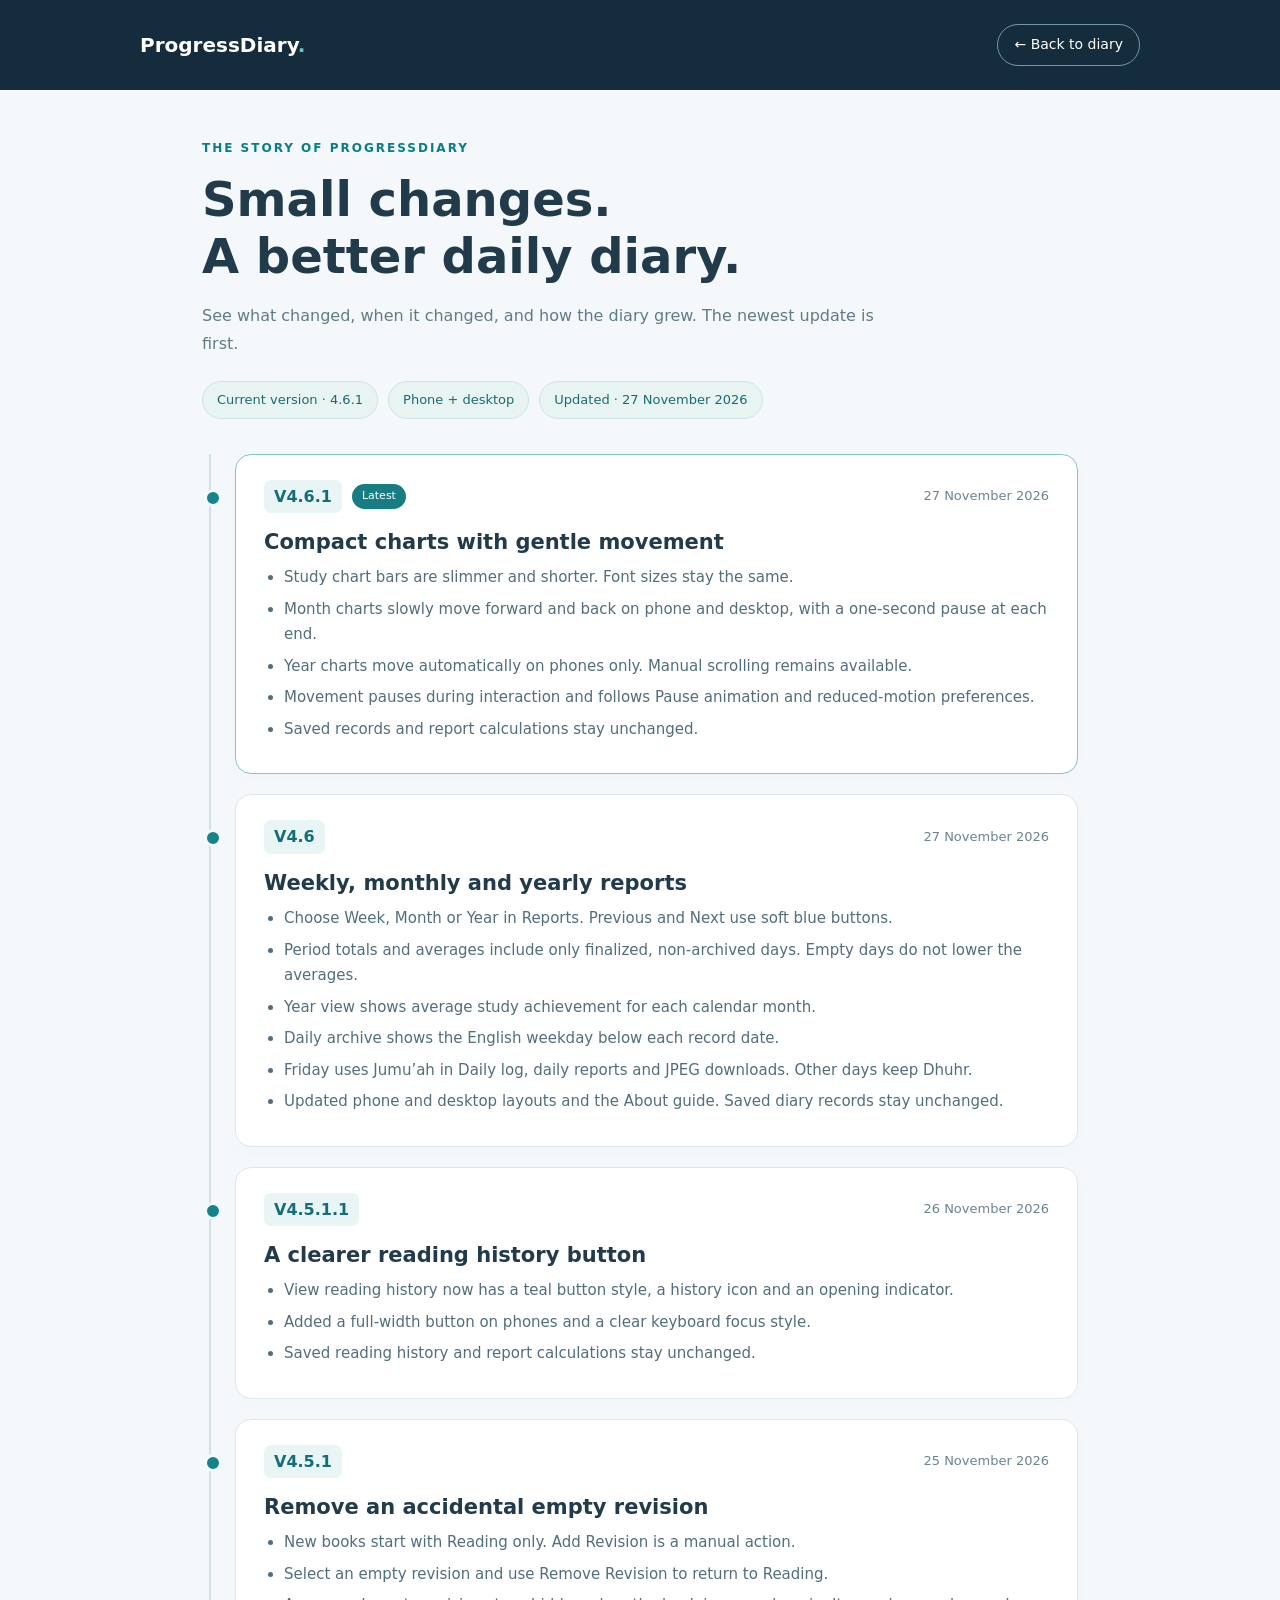
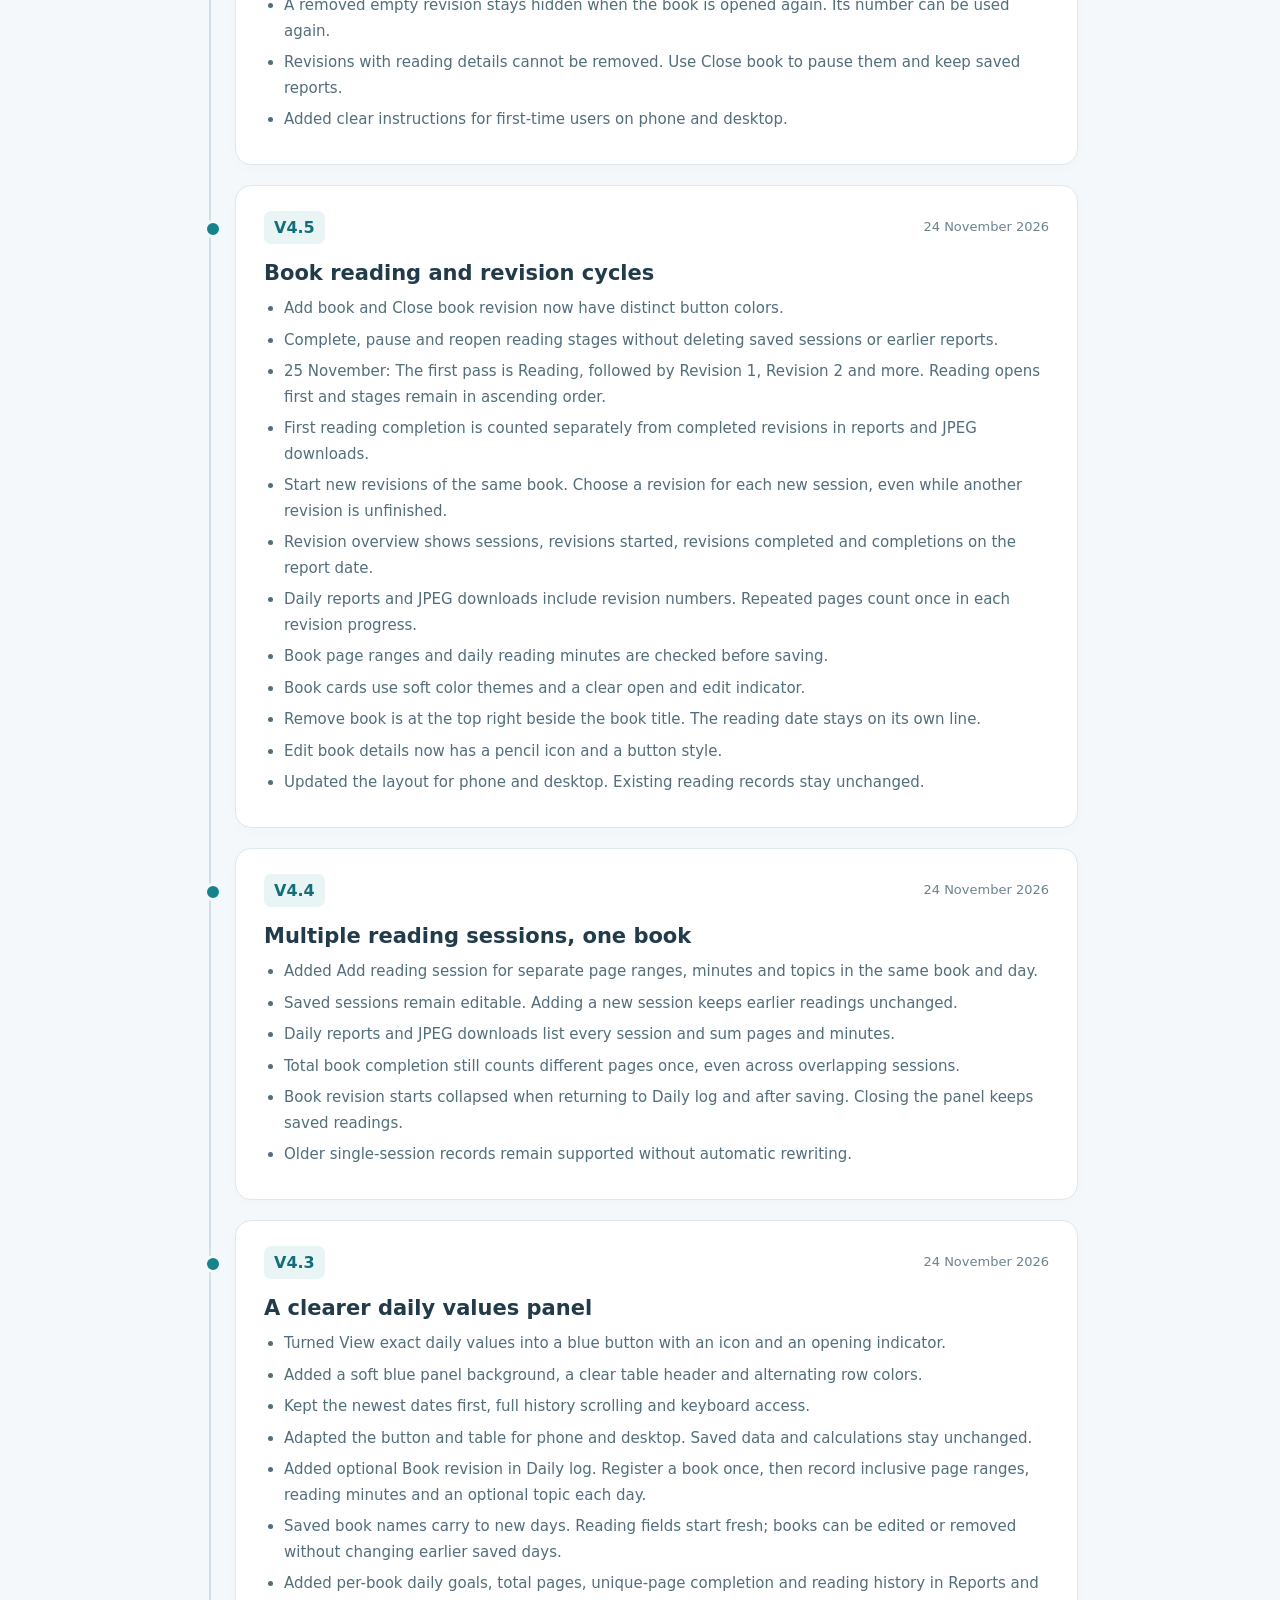
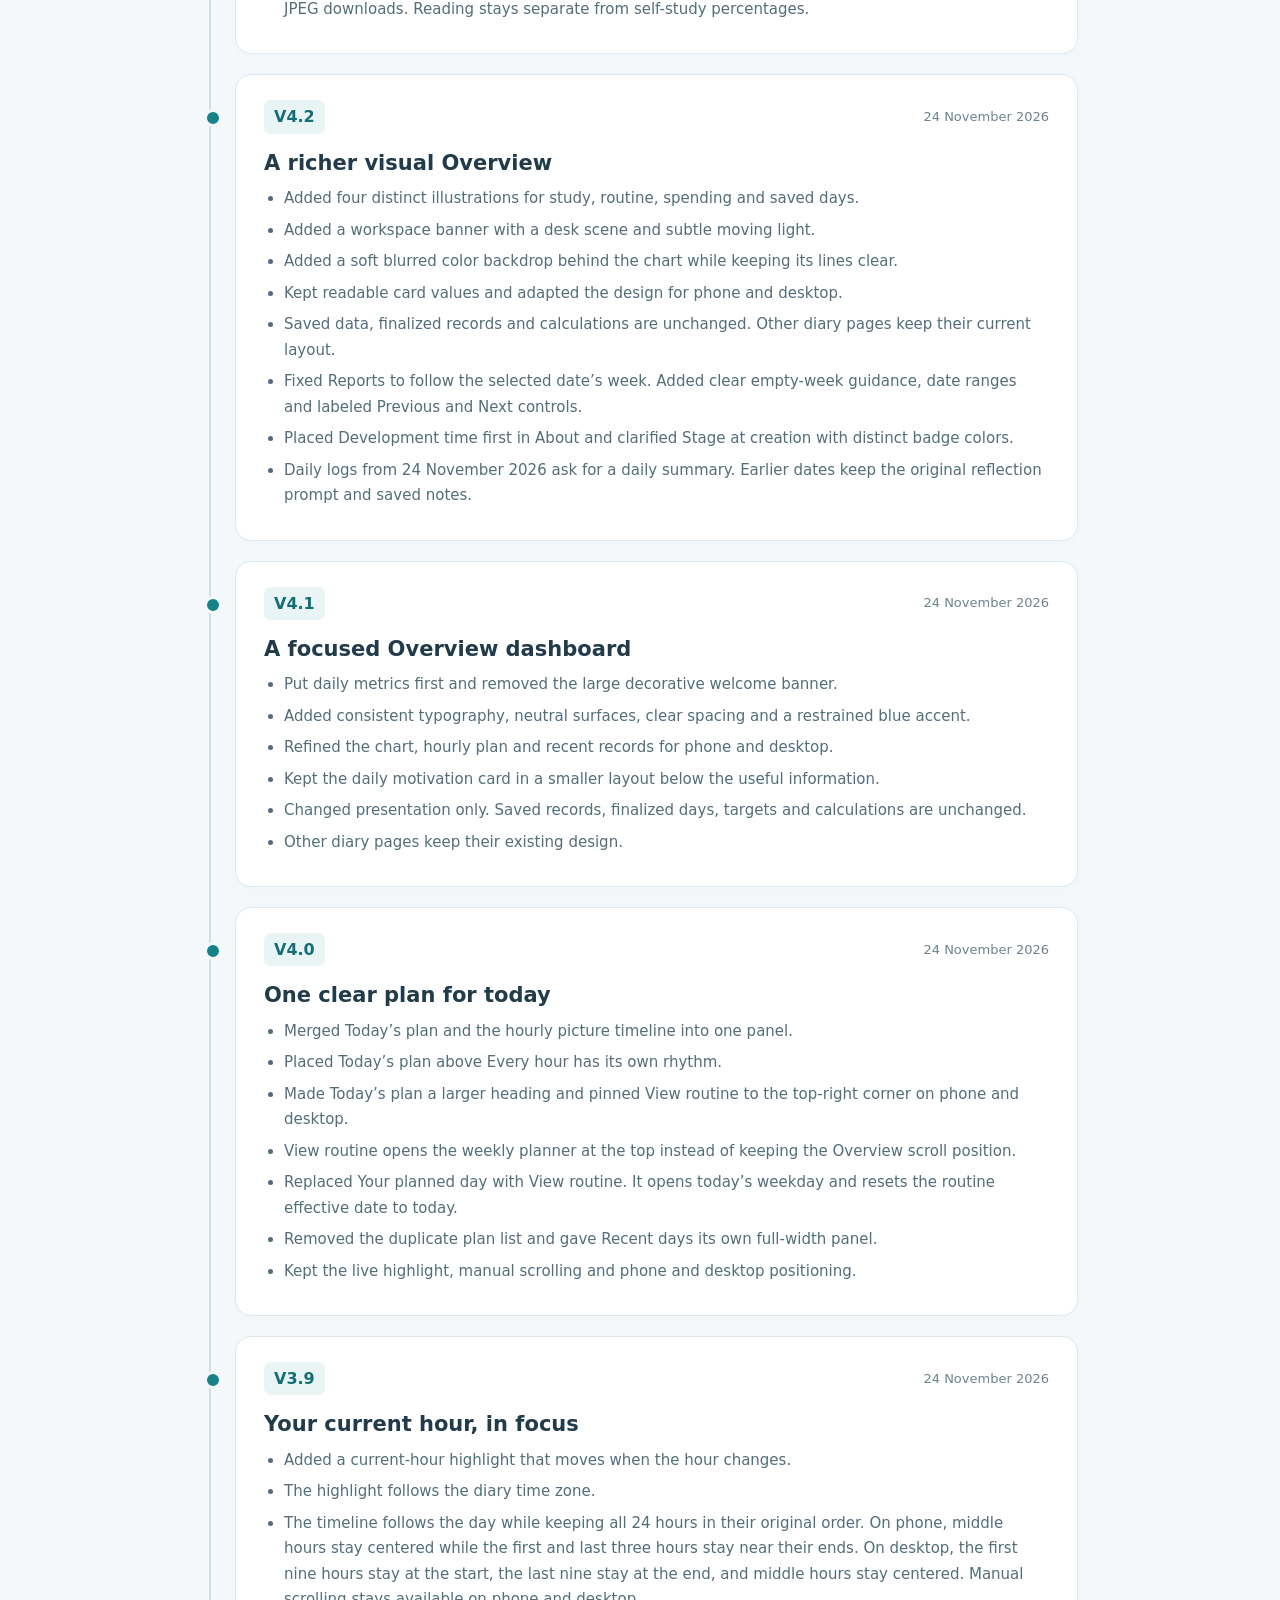
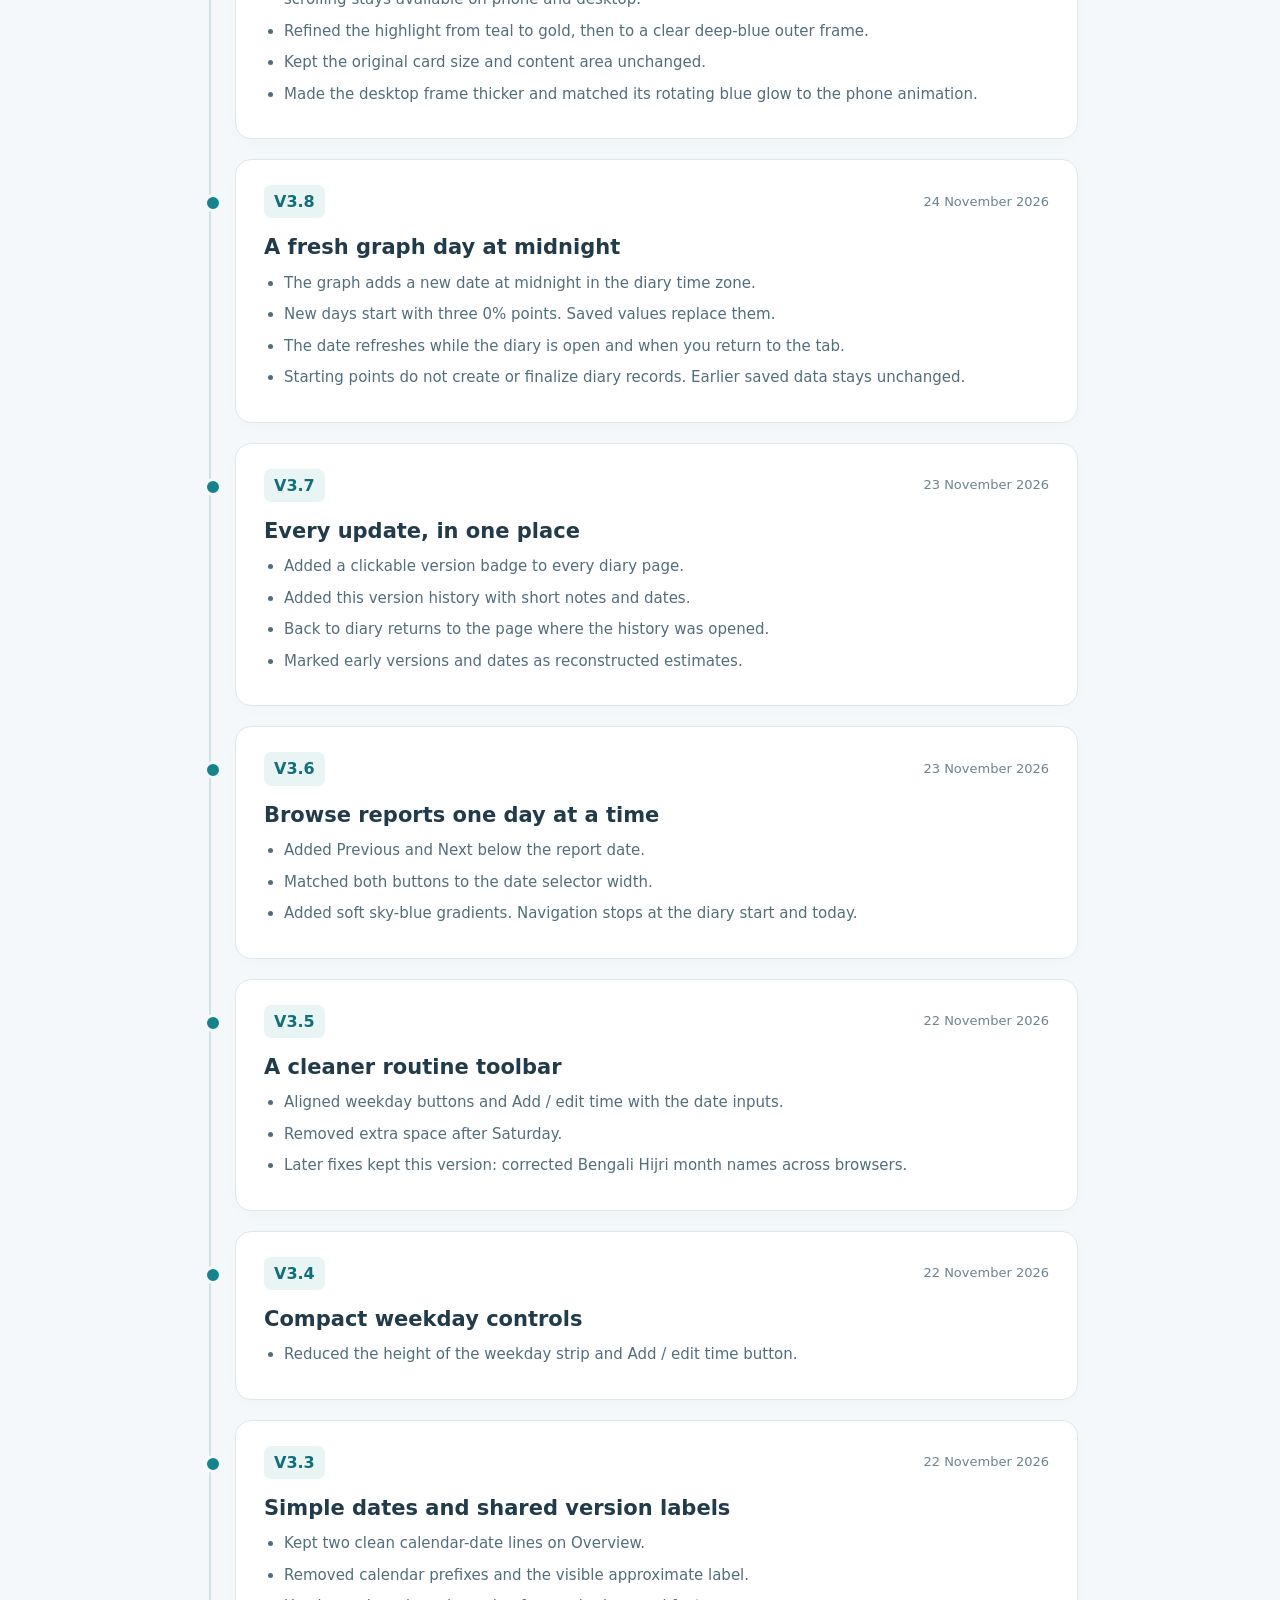
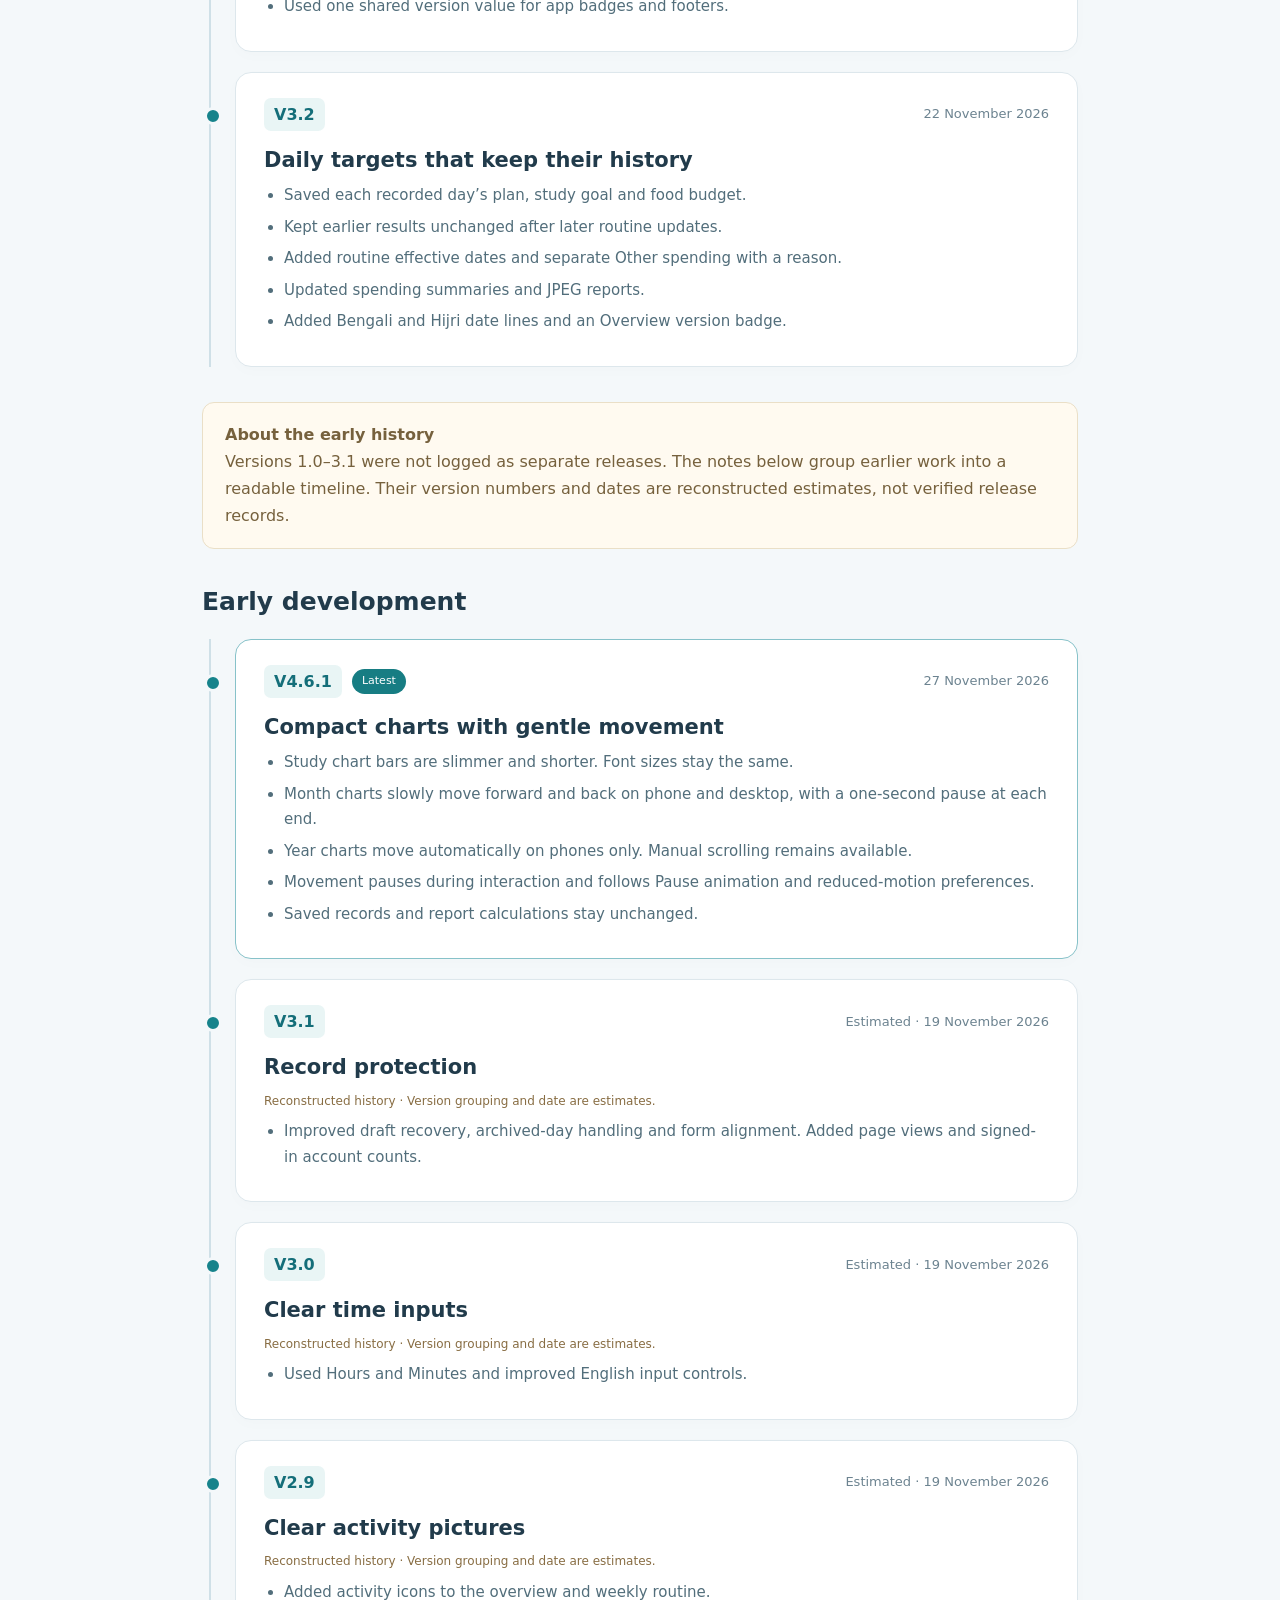
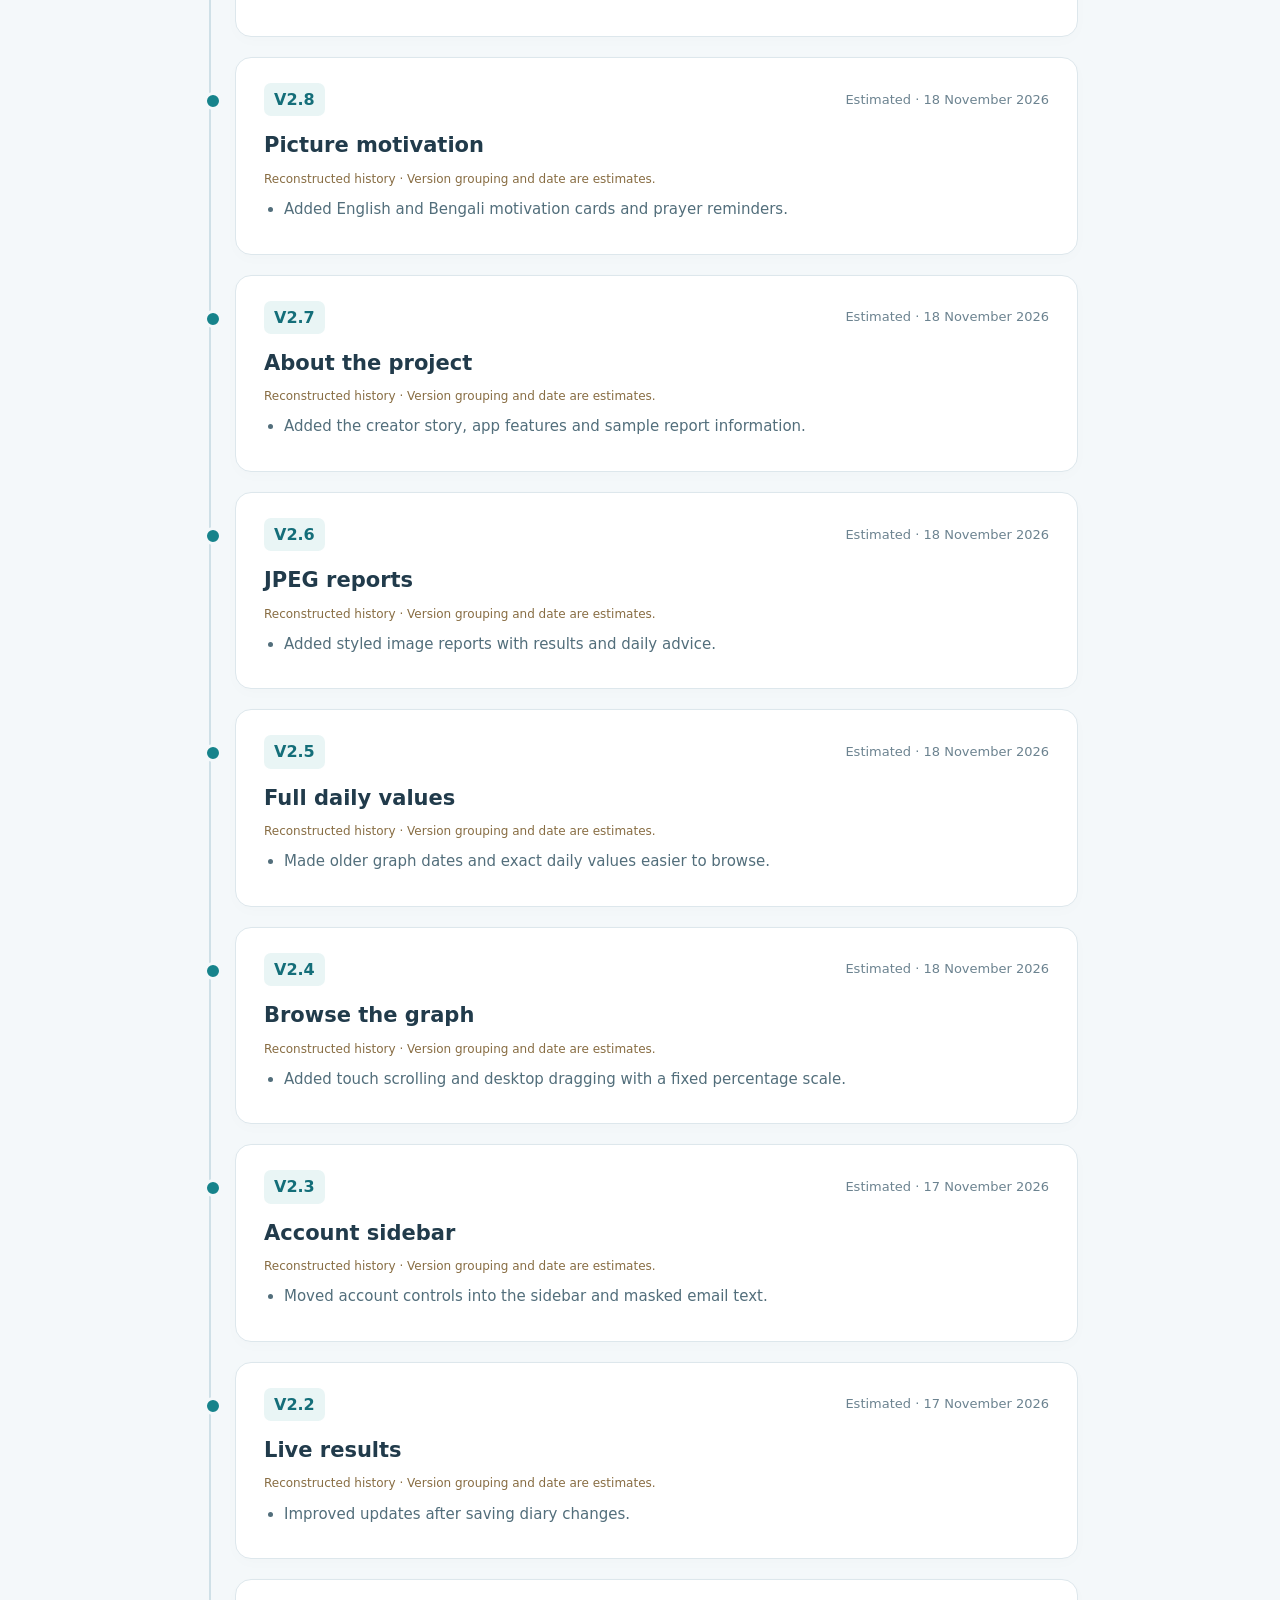
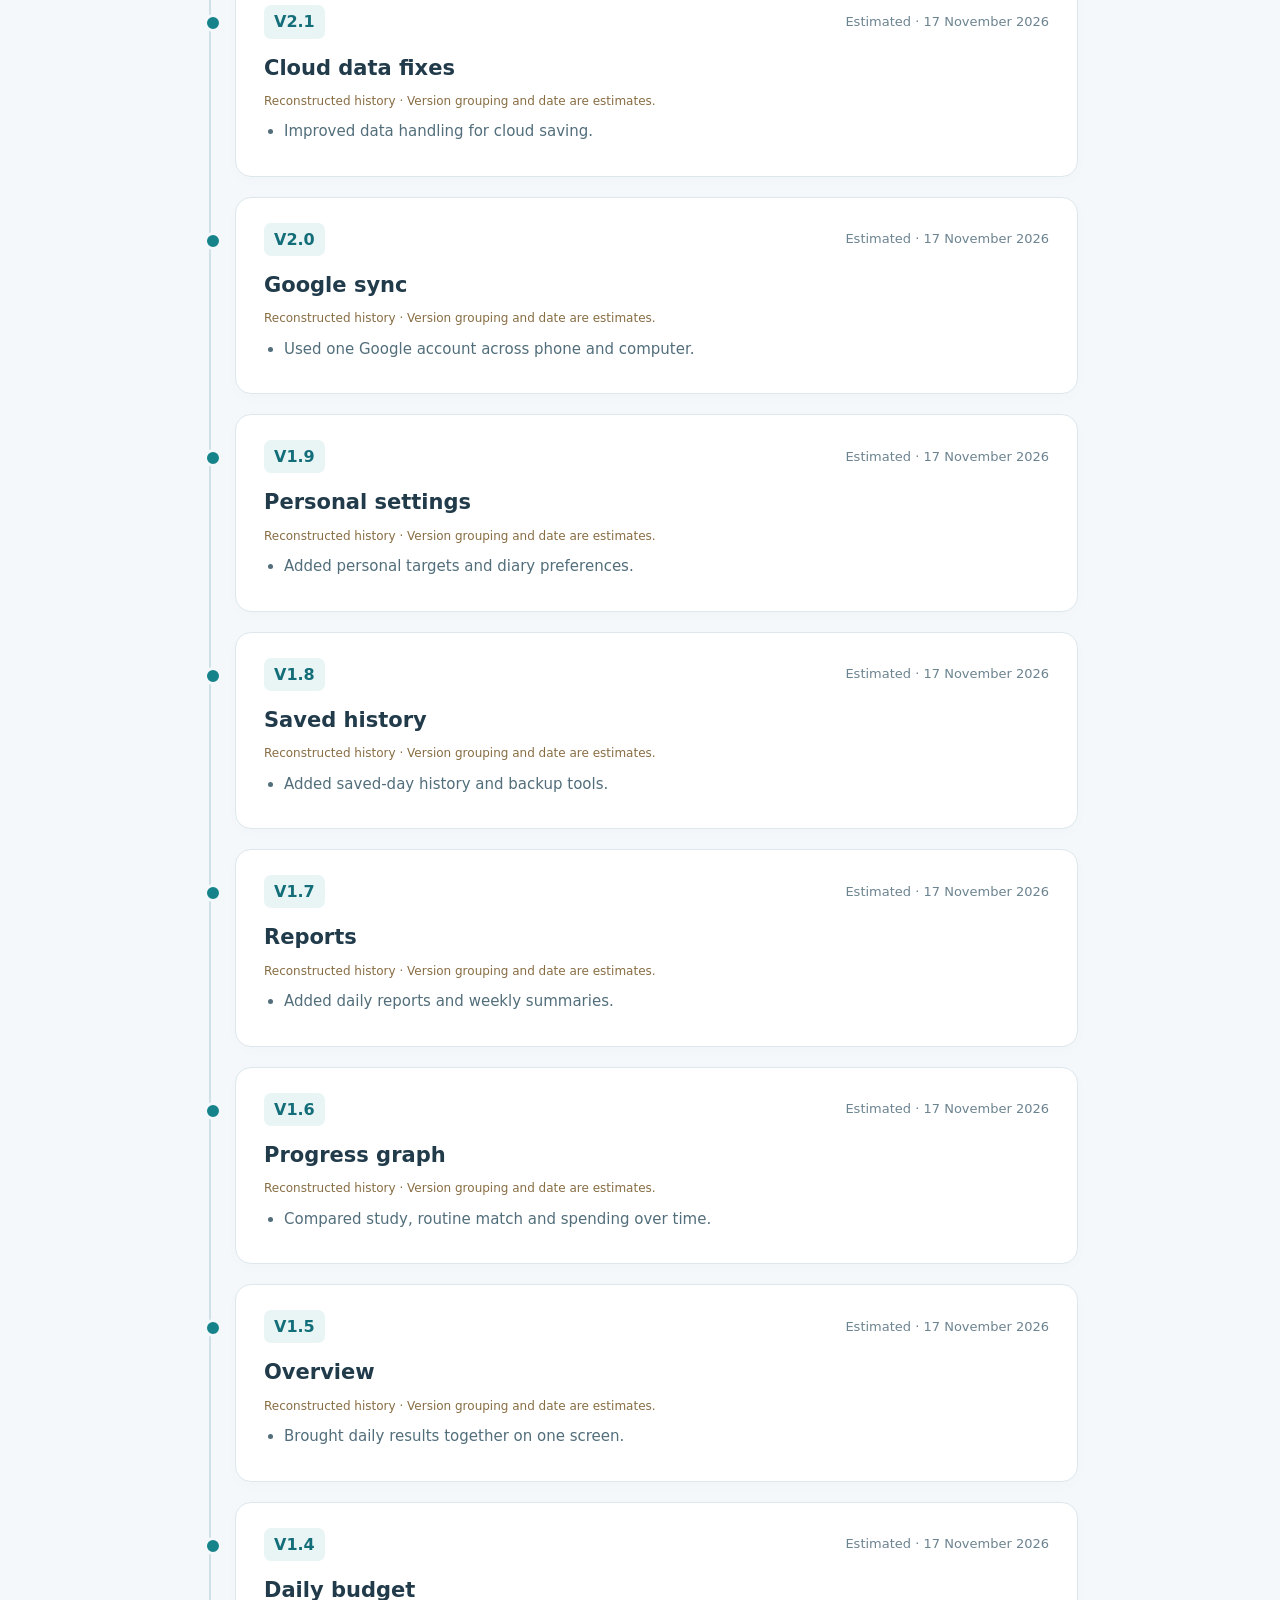
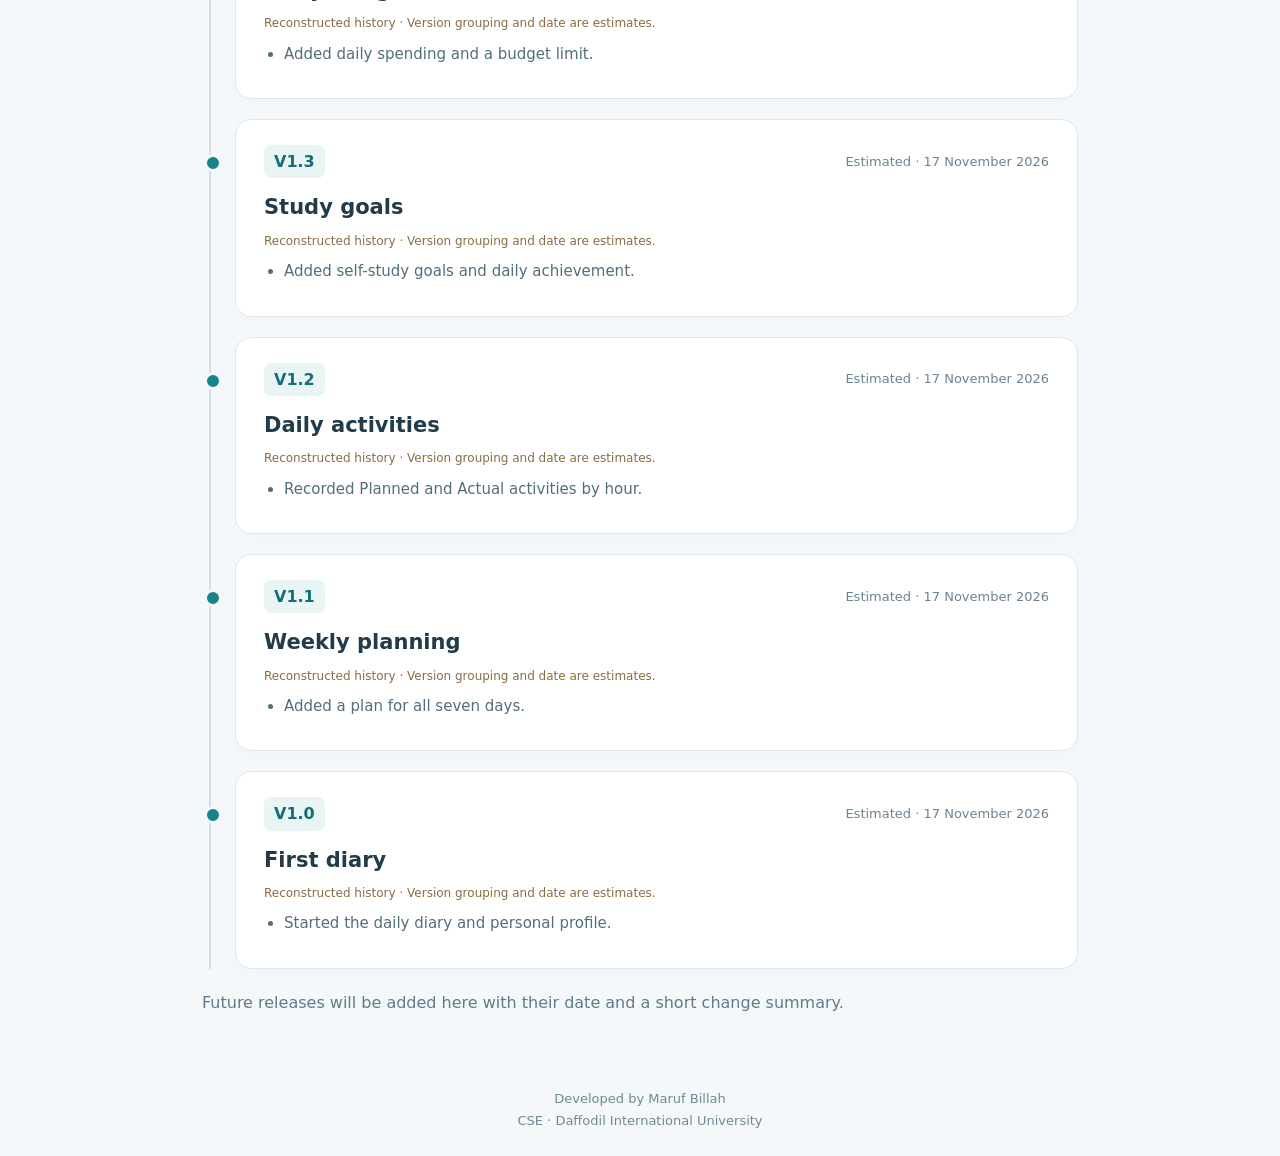
==== commit 193fd893: "Release v4.6.1: compact charts and gentle scrolling" ====
--- a/progressdiary-versions.html
+++ b/progressdiary-versions.html
@@ -1,6 +1,6 @@
 <!doctype html><html lang="en" translate="no"><head><meta charset="utf-8"><meta name="viewport" content="width=device-width,initial-scale=1"><meta name="google" content="notranslate"><meta name="theme-color" content="#152c3c"><title>Version history · ProgressDiary</title><link rel="icon" href="./diary-favicon.svg"><style>
 *{box-sizing:border-box}body{margin:0;background:#f4f8fa;color:#213b4b;font:16px/1.7 system-ui,sans-serif}header{background:#152c3c;color:white;padding:24px max(6vw,20px)}nav{display:flex;justify-content:space-between;gap:15px;align-items:center;max-width:1000px;margin:auto}a{color:inherit}nav a{text-decoration:none}nav strong{font-size:20px}.back{border:1px solid #7398a8;border-radius:24px;padding:8px 16px;font-size:14px}main{max-width:920px;margin:48px auto;padding:0 22px}.eyebrow{color:#087d86;font-size:12px;font-weight:700;letter-spacing:2px}h1{font-size:clamp(32px,6vw,48px);line-height:1.18;margin:13px 0 18px}p{color:#607b88}.intro{max-width:680px}.summary{display:flex;gap:10px;flex-wrap:wrap;margin:24px 0 35px}.summary span{padding:7px 14px;border:1px solid #cee4e6;border-radius:30px;background:#e8f4f2;font-size:13px;color:#1c6a70}.timeline{border-left:2px solid #cfe0e7;padding-left:24px;margin-left:7px}.release{position:relative;padding:25px 28px;margin-bottom:20px;background:white;border:1px solid #dde7ec;border-radius:16px;box-shadow:0 4px 15px #173b4d04}.release:before{content:"";position:absolute;left:-32px;top:34px;width:12px;height:12px;background:#16838b;border:3px solid #f4f8fa;border-radius:50%}.release:first-child{border-color:#87c2c9}.meta{display:flex;gap:10px;align-items:center;flex-wrap:wrap}.version{font-weight:700;color:#146e79;background:#e9f5f5;padding:3px 10px;border-radius:7px}.latest{background:#177d83;color:white;font-size:11px;border-radius:20px;padding:3px 10px}.date{font-size:13px;color:#6c8390;margin-left:auto}h2{font-size:21px;line-height:1.4;margin:15px 0 8px}ul{padding-left:20px;margin:8px 0 0}li{margin:6px 0;color:#526e7b;font-size:15px}.source{font-size:12px;margin:7px 0;color:#886d43}.early-note{padding:18px 22px;border:1px solid #eadfc7;background:#fffaf0;border-radius:12px;margin:35px 0 22px;color:#76613d}footer{text-align:center;padding:24px;font-size:13px;color:#718994}.section-title{font-size:25px;margin:35px 0 20px}a:focus-visible{outline:3px solid #59b5ce;outline-offset:4px}@media(max-width:600px){main{margin:30px auto;padding:0 16px}.timeline{padding-left:16px;margin-left:4px}.release{padding:20px 18px}.release:before{left:-24px}.date{width:100%;margin-left:0}.back{padding:7px 11px;font-size:12px}nav strong{font-size:17px}li{font-size:14px}}
-</style></head><body><header><nav><a href="./progressdiary.html"><strong>ProgressDiary<span style="color:#69c9cd">.</span></strong></a><a class="back" id="back-to-diary" href="./progressdiary.html">← Back to diary</a></nav></header><main><div class="eyebrow">THE STORY OF PROGRESSDIARY</div><h1>Small changes.<br>A better daily diary.</h1><p class="intro">See what changed, when it changed, and how the diary grew. The newest update is first.</p><div class="summary"><span>Current version · 4.6</span><span>Phone + desktop</span><span>Updated · 27 November 2026</span></div><div class="timeline"><article class="release" id="v4-6"><div class="meta"><span class="version">V4.6</span><span class="latest">Latest</span><span class="date">27 November 2026</span></div><h2>Weekly, monthly and yearly reports</h2><ul><li>Choose Week, Month or Year in Reports. Previous and Next use soft blue buttons.</li><li>Period totals and averages include only finalized, non-archived days. Empty days do not lower the averages.</li><li>Year view shows average study achievement for each calendar month.</li><li>Daily archive shows the English weekday below each record date.</li><li>Friday uses Jumu’ah in Daily log, daily reports and JPEG downloads. Other days keep Dhuhr.</li><li>Updated phone and desktop layouts and the About guide. Saved diary records stay unchanged.</li></ul></article><article class="release" id="v4-5-1-1"><div class="meta"><span class="version">V4.5.1.1</span><span class="date">26 November 2026</span></div><h2>A clearer reading history button</h2><ul><li>View reading history now has a teal button style, a history icon and an opening indicator.</li><li>Added a full-width button on phones and a clear keyboard focus style.</li><li>Saved reading history and report calculations stay unchanged.</li></ul></article><article class="release" id="v4-5-1"><div class="meta"><span class="version">V4.5.1</span><span class="date">25 November 2026</span></div><h2>Remove an accidental empty revision</h2><ul><li>New books start with Reading only. Add Revision is a manual action.</li><li>Select an empty revision and use Remove Revision to return to Reading.</li><li>A removed empty revision stays hidden when the book is opened again. Its number can be used again.</li><li>Revisions with reading details cannot be removed. Use Close book to pause them and keep saved reports.</li><li>Added clear instructions for first-time users on phone and desktop.</li></ul></article><article class="release" id="v4-5"><div class="meta"><span class="version">V4.5</span><span class="date">24 November 2026</span></div><h2>Book reading and revision cycles</h2><ul><li>Add book and Close book revision now have distinct button colors.</li><li>Complete, pause and reopen reading stages without deleting saved sessions or earlier reports.</li><li>25 November: The first pass is Reading, followed by Revision 1, Revision 2 and more. Reading opens first and stages remain in ascending order.</li><li>First reading completion is counted separately from completed revisions in reports and JPEG downloads.</li><li>Start new revisions of the same book. Choose a revision for each new session, even while another revision is unfinished.</li><li>Revision overview shows sessions, revisions started, revisions completed and completions on the report date.</li><li>Daily reports and JPEG downloads include revision numbers. Repeated pages count once in each revision progress.</li><li>Book page ranges and daily reading minutes are checked before saving.</li><li>Book cards use soft color themes and a clear open and edit indicator.</li><li>Remove book is at the top right beside the book title. The reading date stays on its own line.</li><li>Edit book details now has a pencil icon and a button style.</li><li>Updated the layout for phone and desktop. Existing reading records stay unchanged.</li></ul></article><article class="release" id="v4-4"><div class="meta"><span class="version">V4.4</span><span class="date">24 November 2026</span></div><h2>Multiple reading sessions, one book</h2><ul><li>Added Add reading session for separate page ranges, minutes and topics in the same book and day.</li><li>Saved sessions remain editable. Adding a new session keeps earlier readings unchanged.</li><li>Daily reports and JPEG downloads list every session and sum pages and minutes.</li><li>Total book completion still counts different pages once, even across overlapping sessions.</li><li>Book revision starts collapsed when returning to Daily log and after saving. Closing the panel keeps saved readings.</li><li>Older single-session records remain supported without automatic rewriting.</li></ul></article><article class="release" id="v4-3"><div class="meta"><span class="version">V4.3</span><span class="date">24 November 2026</span></div><h2>A clearer daily values panel</h2><ul><li>Turned View exact daily values into a blue button with an icon and an opening indicator.</li><li>Added a soft blue panel background, a clear table header and alternating row colors.</li><li>Kept the newest dates first, full history scrolling and keyboard access.</li><li>Adapted the button and table for phone and desktop. Saved data and calculations stay unchanged.</li><li>Added optional Book revision in Daily log. Register a book once, then record inclusive page ranges, reading minutes and an optional topic each day.</li><li>Saved book names carry to new days. Reading fields start fresh; books can be edited or removed without changing earlier saved days.</li><li>Added per-book daily goals, total pages, unique-page completion and reading history in Reports and JPEG downloads. Reading stays separate from self-study percentages.</li></ul></article><article class="release" id="v4-2"><div class="meta"><span class="version">V4.2</span><span class="date">24 November 2026</span></div><h2>A richer visual Overview</h2><ul><li>Added four distinct illustrations for study, routine, spending and saved days.</li><li>Added a workspace banner with a desk scene and subtle moving light.</li><li>Added a soft blurred color backdrop behind the chart while keeping its lines clear.</li><li>Kept readable card values and adapted the design for phone and desktop.</li><li>Saved data, finalized records and calculations are unchanged. Other diary pages keep their current layout.</li><li>Fixed Reports to follow the selected date’s week. Added clear empty-week guidance, date ranges and labeled Previous and Next controls.</li><li>Placed Development time first in About and clarified Stage at creation with distinct badge colors.</li><li>Daily logs from 24 November 2026 ask for a daily summary. Earlier dates keep the original reflection prompt and saved notes.</li></ul></article><article class="release" id="v4-1"><div class="meta"><span class="version">V4.1</span><span class="date">24 November 2026</span></div><h2>A focused Overview dashboard</h2><ul><li>Put daily metrics first and removed the large decorative welcome banner.</li><li>Added consistent typography, neutral surfaces, clear spacing and a restrained blue accent.</li><li>Refined the chart, hourly plan and recent records for phone and desktop.</li><li>Kept the daily motivation card in a smaller layout below the useful information.</li><li>Changed presentation only. Saved records, finalized days, targets and calculations are unchanged.</li><li>Other diary pages keep their existing design.</li></ul></article><article class="release" id="v4-0"><div class="meta"><span class="version">V4.0</span><span class="date">24 November 2026</span></div><h2>One clear plan for today</h2><ul><li>Merged Today’s plan and the hourly picture timeline into one panel.</li><li>Placed Today’s plan above Every hour has its own rhythm.</li><li>Made Today’s plan a larger heading and pinned View routine to the top-right corner on phone and desktop.</li><li>View routine opens the weekly planner at the top instead of keeping the Overview scroll position.</li><li>Replaced Your planned day with View routine. It opens today’s weekday and resets the routine effective date to today.</li><li>Removed the duplicate plan list and gave Recent days its own full-width panel.</li><li>Kept the live highlight, manual scrolling and phone and desktop positioning.</li></ul></article><article class="release" id="v3-9"><div class="meta"><span class="version">V3.9</span><span class="date">24 November 2026</span></div><h2>Your current hour, in focus</h2><ul><li>Added a current-hour highlight that moves when the hour changes.</li><li>The highlight follows the diary time zone.</li><li>The timeline follows the day while keeping all 24 hours in their original order. On phone, middle hours stay centered while the first and last three hours stay near their ends. On desktop, the first nine hours stay at the start, the last nine stay at the end, and middle hours stay centered. Manual scrolling stays available on phone and desktop.</li><li>Refined the highlight from teal to gold, then to a clear deep-blue outer frame.</li><li>Kept the original card size and content area unchanged.</li><li>Made the desktop frame thicker and matched its rotating blue glow to the phone animation.</li></ul></article><article class="release" id="v3-8"><div class="meta"><span class="version">V3.8</span><span class="date">24 November 2026</span></div><h2>A fresh graph day at midnight</h2><ul><li>The graph adds a new date at midnight in the diary time zone.</li><li>New days start with three 0% points. Saved values replace them.</li><li>The date refreshes while the diary is open and when you return to the tab.</li><li>Starting points do not create or finalize diary records. Earlier saved data stays unchanged.</li></ul></article><article class="release" id="v3-7"><div class="meta"><span class="version">V3.7</span><span class="date">23 November 2026</span></div><h2>Every update, in one place</h2><ul><li>Added a clickable version badge to every diary page.</li><li>Added this version history with short notes and dates.</li><li>Back to diary returns to the page where the history was opened.</li><li>Marked early versions and dates as reconstructed estimates.</li></ul></article><article class="release" id="v3-6"><div class="meta"><span class="version">V3.6</span><span class="date">23 November 2026</span></div><h2>Browse reports one day at a time</h2><ul><li>Added Previous and Next below the report date.</li><li>Matched both buttons to the date selector width.</li><li>Added soft sky-blue gradients. Navigation stops at the diary start and today.</li></ul></article><article class="release" id="v3-5"><div class="meta"><span class="version">V3.5</span><span class="date">22 November 2026</span></div><h2>A cleaner routine toolbar</h2><ul><li>Aligned weekday buttons and Add / edit time with the date inputs.</li><li>Removed extra space after Saturday.</li><li>Later fixes kept this version: corrected Bengali Hijri month names across browsers.</li></ul></article><article class="release" id="v3-4"><div class="meta"><span class="version">V3.4</span><span class="date">22 November 2026</span></div><h2>Compact weekday controls</h2><ul><li>Reduced the height of the weekday strip and Add / edit time button.</li></ul></article><article class="release" id="v3-3"><div class="meta"><span class="version">V3.3</span><span class="date">22 November 2026</span></div><h2>Simple dates and shared version labels</h2><ul><li>Kept two clean calendar-date lines on Overview.</li><li>Removed calendar prefixes and the visible approximate label.</li><li>Used one shared version value for app badges and footers.</li></ul></article><article class="release" id="v3-2"><div class="meta"><span class="version">V3.2</span><span class="date">22 November 2026</span></div><h2>Daily targets that keep their history</h2><ul><li>Saved each recorded day’s plan, study goal and food budget.</li><li>Kept earlier results unchanged after later routine updates.</li><li>Added routine effective dates and separate Other spending with a reason.</li><li>Updated spending summaries and JPEG reports.</li><li>Added Bengali and Hijri date lines and an Overview version badge.</li></ul></article></div><div class="early-note"><strong>About the early history</strong><br>Versions 1.0–3.1 were not logged as separate releases. The notes below group earlier work into a readable timeline. Their version numbers and dates are reconstructed estimates, not verified release records.</div><h2 class="section-title">Early development</h2><div class="timeline"><article class="release" id="v3-1"><div class="meta"><span class="version">V3.1</span><span class="date">Estimated · 19 November 2026</span></div><h2>Record protection</h2><p class="source">Reconstructed history · Version grouping and date are estimates.</p><ul><li>Improved draft recovery, archived-day handling and form alignment. Added page views and signed-in account counts.</li></ul></article><article class="release" id="v3-0"><div class="meta"><span class="version">V3.0</span><span class="date">Estimated · 19 November 2026</span></div><h2>Clear time inputs</h2><p class="source">Reconstructed history · Version grouping and date are estimates.</p><ul><li>Used Hours and Minutes and improved English input controls.</li></ul></article><article class="release" id="v2-9"><div class="meta"><span class="version">V2.9</span><span class="date">Estimated · 19 November 2026</span></div><h2>Clear activity pictures</h2><p class="source">Reconstructed history · Version grouping and date are estimates.</p><ul><li>Added activity icons to the overview and weekly routine.</li></ul></article><article class="release" id="v2-8"><div class="meta"><span class="version">V2.8</span><span class="date">Estimated · 18 November 2026</span></div><h2>Picture motivation</h2><p class="source">Reconstructed history · Version grouping and date are estimates.</p><ul><li>Added English and Bengali motivation cards and prayer reminders.</li></ul></article><article class="release" id="v2-7"><div class="meta"><span class="version">V2.7</span><span class="date">Estimated · 18 November 2026</span></div><h2>About the project</h2><p class="source">Reconstructed history · Version grouping and date are estimates.</p><ul><li>Added the creator story, app features and sample report information.</li></ul></article><article class="release" id="v2-6"><div class="meta"><span class="version">V2.6</span><span class="date">Estimated · 18 November 2026</span></div><h2>JPEG reports</h2><p class="source">Reconstructed history · Version grouping and date are estimates.</p><ul><li>Added styled image reports with results and daily advice.</li></ul></article><article class="release" id="v2-5"><div class="meta"><span class="version">V2.5</span><span class="date">Estimated · 18 November 2026</span></div><h2>Full daily values</h2><p class="source">Reconstructed history · Version grouping and date are estimates.</p><ul><li>Made older graph dates and exact daily values easier to browse.</li></ul></article><article class="release" id="v2-4"><div class="meta"><span class="version">V2.4</span><span class="date">Estimated · 18 November 2026</span></div><h2>Browse the graph</h2><p class="source">Reconstructed history · Version grouping and date are estimates.</p><ul><li>Added touch scrolling and desktop dragging with a fixed percentage scale.</li></ul></article><article class="release" id="v2-3"><div class="meta"><span class="version">V2.3</span><span class="date">Estimated · 17 November 2026</span></div><h2>Account sidebar</h2><p class="source">Reconstructed history · Version grouping and date are estimates.</p><ul><li>Moved account controls into the sidebar and masked email text.</li></ul></article><article class="release" id="v2-2"><div class="meta"><span class="version">V2.2</span><span class="date">Estimated · 17 November 2026</span></div><h2>Live results</h2><p class="source">Reconstructed history · Version grouping and date are estimates.</p><ul><li>Improved updates after saving diary changes.</li></ul></article><article class="release" id="v2-1"><div class="meta"><span class="version">V2.1</span><span class="date">Estimated · 17 November 2026</span></div><h2>Cloud data fixes</h2><p class="source">Reconstructed history · Version grouping and date are estimates.</p><ul><li>Improved data handling for cloud saving.</li></ul></article><article class="release" id="v2-0"><div class="meta"><span class="version">V2.0</span><span class="date">Estimated · 17 November 2026</span></div><h2>Google sync</h2><p class="source">Reconstructed history · Version grouping and date are estimates.</p><ul><li>Used one Google account across phone and computer.</li></ul></article><article class="release" id="v1-9"><div class="meta"><span class="version">V1.9</span><span class="date">Estimated · 17 November 2026</span></div><h2>Personal settings</h2><p class="source">Reconstructed history · Version grouping and date are estimates.</p><ul><li>Added personal targets and diary preferences.</li></ul></article><article class="release" id="v1-8"><div class="meta"><span class="version">V1.8</span><span class="date">Estimated · 17 November 2026</span></div><h2>Saved history</h2><p class="source">Reconstructed history · Version grouping and date are estimates.</p><ul><li>Added saved-day history and backup tools.</li></ul></article><article class="release" id="v1-7"><div class="meta"><span class="version">V1.7</span><span class="date">Estimated · 17 November 2026</span></div><h2>Reports</h2><p class="source">Reconstructed history · Version grouping and date are estimates.</p><ul><li>Added daily reports and weekly summaries.</li></ul></article><article class="release" id="v1-6"><div class="meta"><span class="version">V1.6</span><span class="date">Estimated · 17 November 2026</span></div><h2>Progress graph</h2><p class="source">Reconstructed history · Version grouping and date are estimates.</p><ul><li>Compared study, routine match and spending over time.</li></ul></article><article class="release" id="v1-5"><div class="meta"><span class="version">V1.5</span><span class="date">Estimated · 17 November 2026</span></div><h2>Overview</h2><p class="source">Reconstructed history · Version grouping and date are estimates.</p><ul><li>Brought daily results together on one screen.</li></ul></article><article class="release" id="v1-4"><div class="meta"><span class="version">V1.4</span><span class="date">Estimated · 17 November 2026</span></div><h2>Daily budget</h2><p class="source">Reconstructed history · Version grouping and date are estimates.</p><ul><li>Added daily spending and a budget limit.</li></ul></article><article class="release" id="v1-3"><div class="meta"><span class="version">V1.3</span><span class="date">Estimated · 17 November 2026</span></div><h2>Study goals</h2><p class="source">Reconstructed history · Version grouping and date are estimates.</p><ul><li>Added self-study goals and daily achievement.</li></ul></article><article class="release" id="v1-2"><div class="meta"><span class="version">V1.2</span><span class="date">Estimated · 17 November 2026</span></div><h2>Daily activities</h2><p class="source">Reconstructed history · Version grouping and date are estimates.</p><ul><li>Recorded Planned and Actual activities by hour.</li></ul></article><article class="release" id="v1-1"><div class="meta"><span class="version">V1.1</span><span class="date">Estimated · 17 November 2026</span></div><h2>Weekly planning</h2><p class="source">Reconstructed history · Version grouping and date are estimates.</p><ul><li>Added a plan for all seven days.</li></ul></article><article class="release" id="v1-0"><div class="meta"><span class="version">V1.0</span><span class="date">Estimated · 17 November 2026</span></div><h2>First diary</h2><p class="source">Reconstructed history · Version grouping and date are estimates.</p><ul><li>Started the daily diary and personal profile.</li></ul></article></div><p>Future releases will be added here with their date and a short change summary.</p></main><footer>Developed by Maruf Billah<br>CSE · Daffodil International University</footer><script>(()=>{const from=new URLSearchParams(location.search).get('from'),pages=['Overview','Daily log','Weekly routine','Reports','Motivation','History & backups','Settings','About'],link=document.getElementById('back-to-diary');if(pages.includes(from)){link.href='./progressdiary.html?view='+encodeURIComponent(from);link.setAttribute('aria-label','Back to '+from)}else{link.href='./progressdiary.html';link.setAttribute('aria-label','Back to home')}})();</script></body></html>
+</style></head><body><header><nav><a href="./progressdiary.html"><strong>ProgressDiary<span style="color:#69c9cd">.</span></strong></a><a class="back" id="back-to-diary" href="./progressdiary.html">← Back to diary</a></nav></header><main><div class="eyebrow">THE STORY OF PROGRESSDIARY</div><h1>Small changes.<br>A better daily diary.</h1><p class="intro">See what changed, when it changed, and how the diary grew. The newest update is first.</p><div class="summary"><span>Current version · 4.6.1</span><span>Phone + desktop</span><span>Updated · 27 November 2026</span></div><div class="timeline"><article class="release" id="v4-6-1"><div class="meta"><span class="version">V4.6.1</span><span class="latest">Latest</span><span class="date">27 November 2026</span></div><h2>Compact charts with gentle movement</h2><ul><li>Study chart bars are slimmer and shorter. Font sizes stay the same.</li><li>Month charts slowly move forward and back on phone and desktop, with a one-second pause at each end.</li><li>Year charts move automatically on phones only. Manual scrolling remains available.</li><li>Movement pauses during interaction and follows Pause animation and reduced-motion preferences.</li><li>Saved records and report calculations stay unchanged.</li></ul></article><article class="release" id="v4-6"><div class="meta"><span class="version">V4.6</span><span class="date">27 November 2026</span></div><h2>Weekly, monthly and yearly reports</h2><ul><li>Choose Week, Month or Year in Reports. Previous and Next use soft blue buttons.</li><li>Period totals and averages include only finalized, non-archived days. Empty days do not lower the averages.</li><li>Year view shows average study achievement for each calendar month.</li><li>Daily archive shows the English weekday below each record date.</li><li>Friday uses Jumu’ah in Daily log, daily reports and JPEG downloads. Other days keep Dhuhr.</li><li>Updated phone and desktop layouts and the About guide. Saved diary records stay unchanged.</li></ul></article><article class="release" id="v4-5-1-1"><div class="meta"><span class="version">V4.5.1.1</span><span class="date">26 November 2026</span></div><h2>A clearer reading history button</h2><ul><li>View reading history now has a teal button style, a history icon and an opening indicator.</li><li>Added a full-width button on phones and a clear keyboard focus style.</li><li>Saved reading history and report calculations stay unchanged.</li></ul></article><article class="release" id="v4-5-1"><div class="meta"><span class="version">V4.5.1</span><span class="date">25 November 2026</span></div><h2>Remove an accidental empty revision</h2><ul><li>New books start with Reading only. Add Revision is a manual action.</li><li>Select an empty revision and use Remove Revision to return to Reading.</li><li>A removed empty revision stays hidden when the book is opened again. Its number can be used again.</li><li>Revisions with reading details cannot be removed. Use Close book to pause them and keep saved reports.</li><li>Added clear instructions for first-time users on phone and desktop.</li></ul></article><article class="release" id="v4-5"><div class="meta"><span class="version">V4.5</span><span class="date">24 November 2026</span></div><h2>Book reading and revision cycles</h2><ul><li>Add book and Close book revision now have distinct button colors.</li><li>Complete, pause and reopen reading stages without deleting saved sessions or earlier reports.</li><li>25 November: The first pass is Reading, followed by Revision 1, Revision 2 and more. Reading opens first and stages remain in ascending order.</li><li>First reading completion is counted separately from completed revisions in reports and JPEG downloads.</li><li>Start new revisions of the same book. Choose a revision for each new session, even while another revision is unfinished.</li><li>Revision overview shows sessions, revisions started, revisions completed and completions on the report date.</li><li>Daily reports and JPEG downloads include revision numbers. Repeated pages count once in each revision progress.</li><li>Book page ranges and daily reading minutes are checked before saving.</li><li>Book cards use soft color themes and a clear open and edit indicator.</li><li>Remove book is at the top right beside the book title. The reading date stays on its own line.</li><li>Edit book details now has a pencil icon and a button style.</li><li>Updated the layout for phone and desktop. Existing reading records stay unchanged.</li></ul></article><article class="release" id="v4-4"><div class="meta"><span class="version">V4.4</span><span class="date">24 November 2026</span></div><h2>Multiple reading sessions, one book</h2><ul><li>Added Add reading session for separate page ranges, minutes and topics in the same book and day.</li><li>Saved sessions remain editable. Adding a new session keeps earlier readings unchanged.</li><li>Daily reports and JPEG downloads list every session and sum pages and minutes.</li><li>Total book completion still counts different pages once, even across overlapping sessions.</li><li>Book revision starts collapsed when returning to Daily log and after saving. Closing the panel keeps saved readings.</li><li>Older single-session records remain supported without automatic rewriting.</li></ul></article><article class="release" id="v4-3"><div class="meta"><span class="version">V4.3</span><span class="date">24 November 2026</span></div><h2>A clearer daily values panel</h2><ul><li>Turned View exact daily values into a blue button with an icon and an opening indicator.</li><li>Added a soft blue panel background, a clear table header and alternating row colors.</li><li>Kept the newest dates first, full history scrolling and keyboard access.</li><li>Adapted the button and table for phone and desktop. Saved data and calculations stay unchanged.</li><li>Added optional Book revision in Daily log. Register a book once, then record inclusive page ranges, reading minutes and an optional topic each day.</li><li>Saved book names carry to new days. Reading fields start fresh; books can be edited or removed without changing earlier saved days.</li><li>Added per-book daily goals, total pages, unique-page completion and reading history in Reports and JPEG downloads. Reading stays separate from self-study percentages.</li></ul></article><article class="release" id="v4-2"><div class="meta"><span class="version">V4.2</span><span class="date">24 November 2026</span></div><h2>A richer visual Overview</h2><ul><li>Added four distinct illustrations for study, routine, spending and saved days.</li><li>Added a workspace banner with a desk scene and subtle moving light.</li><li>Added a soft blurred color backdrop behind the chart while keeping its lines clear.</li><li>Kept readable card values and adapted the design for phone and desktop.</li><li>Saved data, finalized records and calculations are unchanged. Other diary pages keep their current layout.</li><li>Fixed Reports to follow the selected date’s week. Added clear empty-week guidance, date ranges and labeled Previous and Next controls.</li><li>Placed Development time first in About and clarified Stage at creation with distinct badge colors.</li><li>Daily logs from 24 November 2026 ask for a daily summary. Earlier dates keep the original reflection prompt and saved notes.</li></ul></article><article class="release" id="v4-1"><div class="meta"><span class="version">V4.1</span><span class="date">24 November 2026</span></div><h2>A focused Overview dashboard</h2><ul><li>Put daily metrics first and removed the large decorative welcome banner.</li><li>Added consistent typography, neutral surfaces, clear spacing and a restrained blue accent.</li><li>Refined the chart, hourly plan and recent records for phone and desktop.</li><li>Kept the daily motivation card in a smaller layout below the useful information.</li><li>Changed presentation only. Saved records, finalized days, targets and calculations are unchanged.</li><li>Other diary pages keep their existing design.</li></ul></article><article class="release" id="v4-0"><div class="meta"><span class="version">V4.0</span><span class="date">24 November 2026</span></div><h2>One clear plan for today</h2><ul><li>Merged Today’s plan and the hourly picture timeline into one panel.</li><li>Placed Today’s plan above Every hour has its own rhythm.</li><li>Made Today’s plan a larger heading and pinned View routine to the top-right corner on phone and desktop.</li><li>View routine opens the weekly planner at the top instead of keeping the Overview scroll position.</li><li>Replaced Your planned day with View routine. It opens today’s weekday and resets the routine effective date to today.</li><li>Removed the duplicate plan list and gave Recent days its own full-width panel.</li><li>Kept the live highlight, manual scrolling and phone and desktop positioning.</li></ul></article><article class="release" id="v3-9"><div class="meta"><span class="version">V3.9</span><span class="date">24 November 2026</span></div><h2>Your current hour, in focus</h2><ul><li>Added a current-hour highlight that moves when the hour changes.</li><li>The highlight follows the diary time zone.</li><li>The timeline follows the day while keeping all 24 hours in their original order. On phone, middle hours stay centered while the first and last three hours stay near their ends. On desktop, the first nine hours stay at the start, the last nine stay at the end, and middle hours stay centered. Manual scrolling stays available on phone and desktop.</li><li>Refined the highlight from teal to gold, then to a clear deep-blue outer frame.</li><li>Kept the original card size and content area unchanged.</li><li>Made the desktop frame thicker and matched its rotating blue glow to the phone animation.</li></ul></article><article class="release" id="v3-8"><div class="meta"><span class="version">V3.8</span><span class="date">24 November 2026</span></div><h2>A fresh graph day at midnight</h2><ul><li>The graph adds a new date at midnight in the diary time zone.</li><li>New days start with three 0% points. Saved values replace them.</li><li>The date refreshes while the diary is open and when you return to the tab.</li><li>Starting points do not create or finalize diary records. Earlier saved data stays unchanged.</li></ul></article><article class="release" id="v3-7"><div class="meta"><span class="version">V3.7</span><span class="date">23 November 2026</span></div><h2>Every update, in one place</h2><ul><li>Added a clickable version badge to every diary page.</li><li>Added this version history with short notes and dates.</li><li>Back to diary returns to the page where the history was opened.</li><li>Marked early versions and dates as reconstructed estimates.</li></ul></article><article class="release" id="v3-6"><div class="meta"><span class="version">V3.6</span><span class="date">23 November 2026</span></div><h2>Browse reports one day at a time</h2><ul><li>Added Previous and Next below the report date.</li><li>Matched both buttons to the date selector width.</li><li>Added soft sky-blue gradients. Navigation stops at the diary start and today.</li></ul></article><article class="release" id="v3-5"><div class="meta"><span class="version">V3.5</span><span class="date">22 November 2026</span></div><h2>A cleaner routine toolbar</h2><ul><li>Aligned weekday buttons and Add / edit time with the date inputs.</li><li>Removed extra space after Saturday.</li><li>Later fixes kept this version: corrected Bengali Hijri month names across browsers.</li></ul></article><article class="release" id="v3-4"><div class="meta"><span class="version">V3.4</span><span class="date">22 November 2026</span></div><h2>Compact weekday controls</h2><ul><li>Reduced the height of the weekday strip and Add / edit time button.</li></ul></article><article class="release" id="v3-3"><div class="meta"><span class="version">V3.3</span><span class="date">22 November 2026</span></div><h2>Simple dates and shared version labels</h2><ul><li>Kept two clean calendar-date lines on Overview.</li><li>Removed calendar prefixes and the visible approximate label.</li><li>Used one shared version value for app badges and footers.</li></ul></article><article class="release" id="v3-2"><div class="meta"><span class="version">V3.2</span><span class="date">22 November 2026</span></div><h2>Daily targets that keep their history</h2><ul><li>Saved each recorded day’s plan, study goal and food budget.</li><li>Kept earlier results unchanged after later routine updates.</li><li>Added routine effective dates and separate Other spending with a reason.</li><li>Updated spending summaries and JPEG reports.</li><li>Added Bengali and Hijri date lines and an Overview version badge.</li></ul></article></div><div class="early-note"><strong>About the early history</strong><br>Versions 1.0–3.1 were not logged as separate releases. The notes below group earlier work into a readable timeline. Their version numbers and dates are reconstructed estimates, not verified release records.</div><h2 class="section-title">Early development</h2><div class="timeline"><article class="release" id="v4-6-1"><div class="meta"><span class="version">V4.6.1</span><span class="latest">Latest</span><span class="date">27 November 2026</span></div><h2>Compact charts with gentle movement</h2><ul><li>Study chart bars are slimmer and shorter. Font sizes stay the same.</li><li>Month charts slowly move forward and back on phone and desktop, with a one-second pause at each end.</li><li>Year charts move automatically on phones only. Manual scrolling remains available.</li><li>Movement pauses during interaction and follows Pause animation and reduced-motion preferences.</li><li>Saved records and report calculations stay unchanged.</li></ul></article><article class="release" id="v3-1"><div class="meta"><span class="version">V3.1</span><span class="date">Estimated · 19 November 2026</span></div><h2>Record protection</h2><p class="source">Reconstructed history · Version grouping and date are estimates.</p><ul><li>Improved draft recovery, archived-day handling and form alignment. Added page views and signed-in account counts.</li></ul></article><article class="release" id="v3-0"><div class="meta"><span class="version">V3.0</span><span class="date">Estimated · 19 November 2026</span></div><h2>Clear time inputs</h2><p class="source">Reconstructed history · Version grouping and date are estimates.</p><ul><li>Used Hours and Minutes and improved English input controls.</li></ul></article><article class="release" id="v2-9"><div class="meta"><span class="version">V2.9</span><span class="date">Estimated · 19 November 2026</span></div><h2>Clear activity pictures</h2><p class="source">Reconstructed history · Version grouping and date are estimates.</p><ul><li>Added activity icons to the overview and weekly routine.</li></ul></article><article class="release" id="v2-8"><div class="meta"><span class="version">V2.8</span><span class="date">Estimated · 18 November 2026</span></div><h2>Picture motivation</h2><p class="source">Reconstructed history · Version grouping and date are estimates.</p><ul><li>Added English and Bengali motivation cards and prayer reminders.</li></ul></article><article class="release" id="v2-7"><div class="meta"><span class="version">V2.7</span><span class="date">Estimated · 18 November 2026</span></div><h2>About the project</h2><p class="source">Reconstructed history · Version grouping and date are estimates.</p><ul><li>Added the creator story, app features and sample report information.</li></ul></article><article class="release" id="v2-6"><div class="meta"><span class="version">V2.6</span><span class="date">Estimated · 18 November 2026</span></div><h2>JPEG reports</h2><p class="source">Reconstructed history · Version grouping and date are estimates.</p><ul><li>Added styled image reports with results and daily advice.</li></ul></article><article class="release" id="v2-5"><div class="meta"><span class="version">V2.5</span><span class="date">Estimated · 18 November 2026</span></div><h2>Full daily values</h2><p class="source">Reconstructed history · Version grouping and date are estimates.</p><ul><li>Made older graph dates and exact daily values easier to browse.</li></ul></article><article class="release" id="v2-4"><div class="meta"><span class="version">V2.4</span><span class="date">Estimated · 18 November 2026</span></div><h2>Browse the graph</h2><p class="source">Reconstructed history · Version grouping and date are estimates.</p><ul><li>Added touch scrolling and desktop dragging with a fixed percentage scale.</li></ul></article><article class="release" id="v2-3"><div class="meta"><span class="version">V2.3</span><span class="date">Estimated · 17 November 2026</span></div><h2>Account sidebar</h2><p class="source">Reconstructed history · Version grouping and date are estimates.</p><ul><li>Moved account controls into the sidebar and masked email text.</li></ul></article><article class="release" id="v2-2"><div class="meta"><span class="version">V2.2</span><span class="date">Estimated · 17 November 2026</span></div><h2>Live results</h2><p class="source">Reconstructed history · Version grouping and date are estimates.</p><ul><li>Improved updates after saving diary changes.</li></ul></article><article class="release" id="v2-1"><div class="meta"><span class="version">V2.1</span><span class="date">Estimated · 17 November 2026</span></div><h2>Cloud data fixes</h2><p class="source">Reconstructed history · Version grouping and date are estimates.</p><ul><li>Improved data handling for cloud saving.</li></ul></article><article class="release" id="v2-0"><div class="meta"><span class="version">V2.0</span><span class="date">Estimated · 17 November 2026</span></div><h2>Google sync</h2><p class="source">Reconstructed history · Version grouping and date are estimates.</p><ul><li>Used one Google account across phone and computer.</li></ul></article><article class="release" id="v1-9"><div class="meta"><span class="version">V1.9</span><span class="date">Estimated · 17 November 2026</span></div><h2>Personal settings</h2><p class="source">Reconstructed history · Version grouping and date are estimates.</p><ul><li>Added personal targets and diary preferences.</li></ul></article><article class="release" id="v1-8"><div class="meta"><span class="version">V1.8</span><span class="date">Estimated · 17 November 2026</span></div><h2>Saved history</h2><p class="source">Reconstructed history · Version grouping and date are estimates.</p><ul><li>Added saved-day history and backup tools.</li></ul></article><article class="release" id="v1-7"><div class="meta"><span class="version">V1.7</span><span class="date">Estimated · 17 November 2026</span></div><h2>Reports</h2><p class="source">Reconstructed history · Version grouping and date are estimates.</p><ul><li>Added daily reports and weekly summaries.</li></ul></article><article class="release" id="v1-6"><div class="meta"><span class="version">V1.6</span><span class="date">Estimated · 17 November 2026</span></div><h2>Progress graph</h2><p class="source">Reconstructed history · Version grouping and date are estimates.</p><ul><li>Compared study, routine match and spending over time.</li></ul></article><article class="release" id="v1-5"><div class="meta"><span class="version">V1.5</span><span class="date">Estimated · 17 November 2026</span></div><h2>Overview</h2><p class="source">Reconstructed history · Version grouping and date are estimates.</p><ul><li>Brought daily results together on one screen.</li></ul></article><article class="release" id="v1-4"><div class="meta"><span class="version">V1.4</span><span class="date">Estimated · 17 November 2026</span></div><h2>Daily budget</h2><p class="source">Reconstructed history · Version grouping and date are estimates.</p><ul><li>Added daily spending and a budget limit.</li></ul></article><article class="release" id="v1-3"><div class="meta"><span class="version">V1.3</span><span class="date">Estimated · 17 November 2026</span></div><h2>Study goals</h2><p class="source">Reconstructed history · Version grouping and date are estimates.</p><ul><li>Added self-study goals and daily achievement.</li></ul></article><article class="release" id="v1-2"><div class="meta"><span class="version">V1.2</span><span class="date">Estimated · 17 November 2026</span></div><h2>Daily activities</h2><p class="source">Reconstructed history · Version grouping and date are estimates.</p><ul><li>Recorded Planned and Actual activities by hour.</li></ul></article><article class="release" id="v1-1"><div class="meta"><span class="version">V1.1</span><span class="date">Estimated · 17 November 2026</span></div><h2>Weekly planning</h2><p class="source">Reconstructed history · Version grouping and date are estimates.</p><ul><li>Added a plan for all seven days.</li></ul></article><article class="release" id="v1-0"><div class="meta"><span class="version">V1.0</span><span class="date">Estimated · 17 November 2026</span></div><h2>First diary</h2><p class="source">Reconstructed history · Version grouping and date are estimates.</p><ul><li>Started the daily diary and personal profile.</li></ul></article></div><p>Future releases will be added here with their date and a short change summary.</p></main><footer>Developed by Maruf Billah<br>CSE · Daffodil International University</footer><script>(()=>{const from=new URLSearchParams(location.search).get('from'),pages=['Overview','Daily log','Weekly routine','Reports','Motivation','History & backups','Settings','About'],link=document.getElementById('back-to-diary');if(pages.includes(from)){link.href='./progressdiary.html?view='+encodeURIComponent(from);link.setAttribute('aria-label','Back to '+from)}else{link.href='./progressdiary.html';link.setAttribute('aria-label','Back to home')}})();</script></body></html>
 
 
 
@@ -23,3 +23,4 @@
 
 
 
+
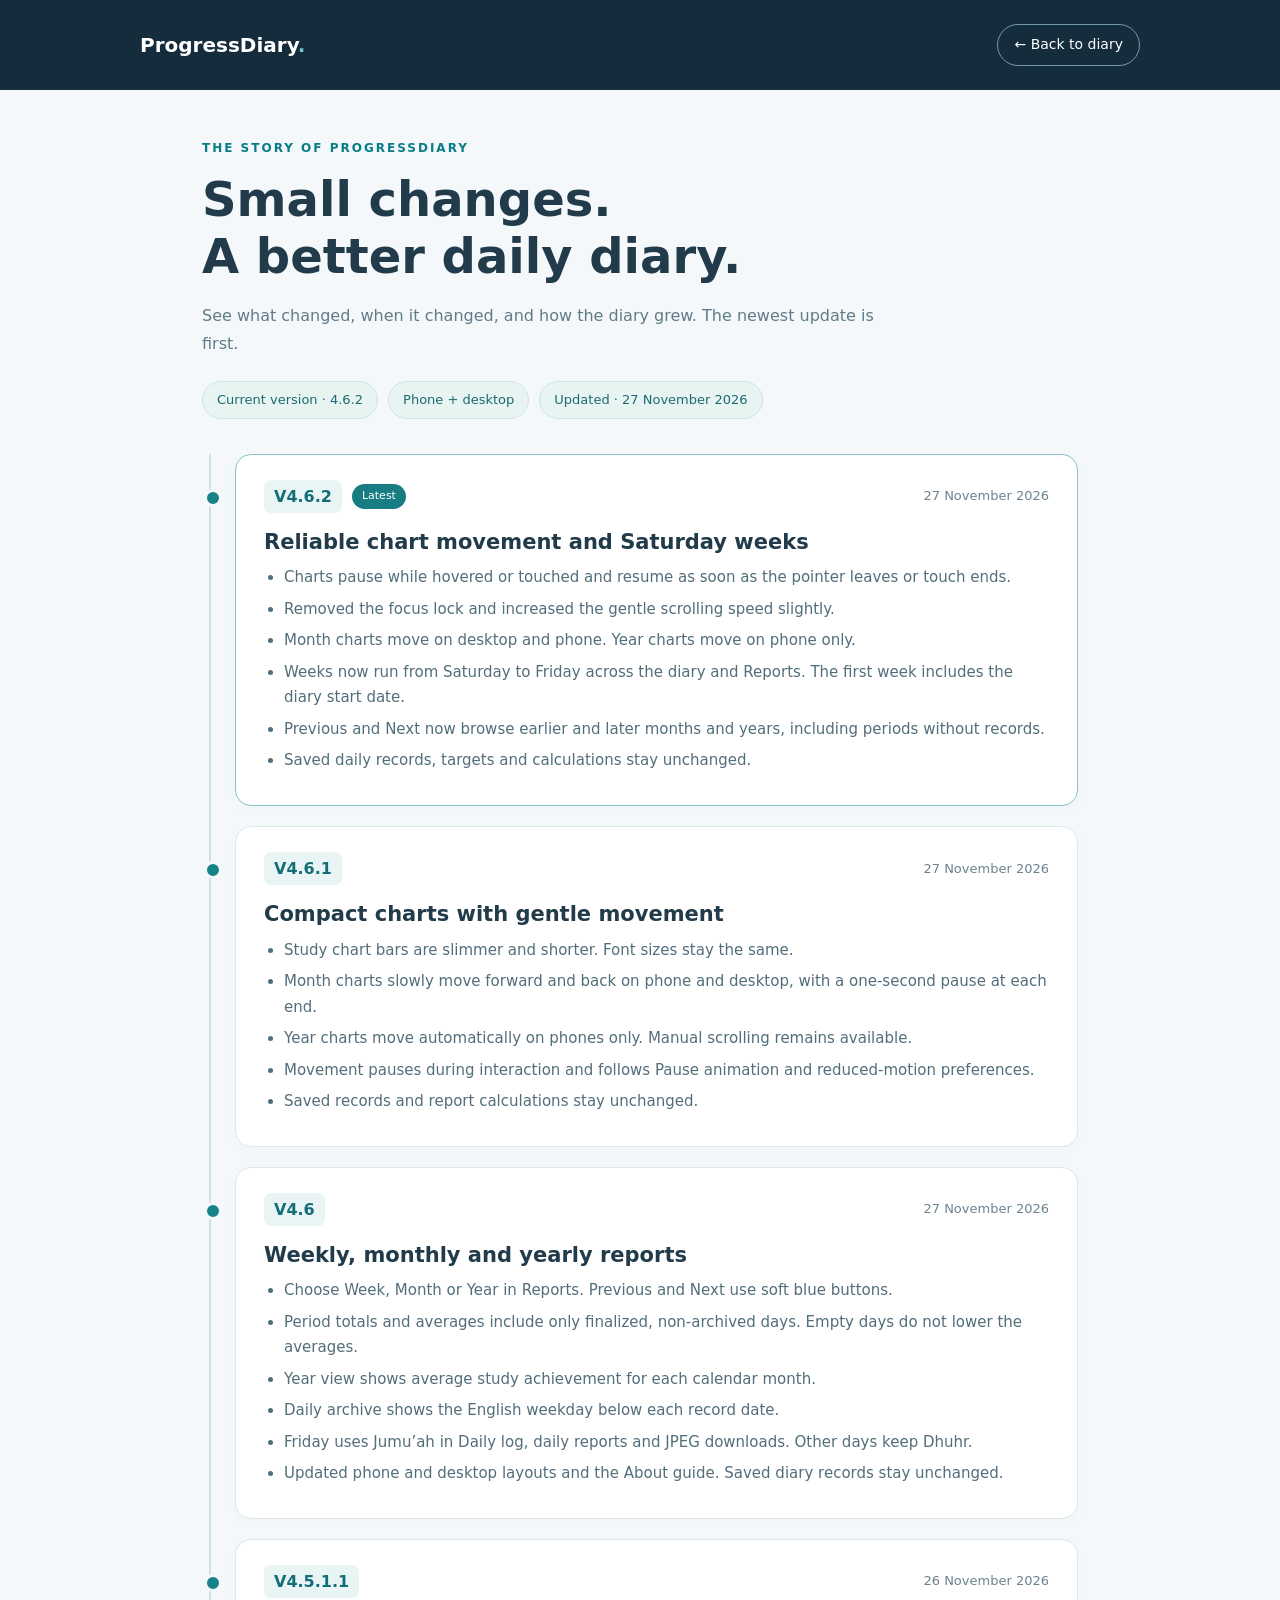
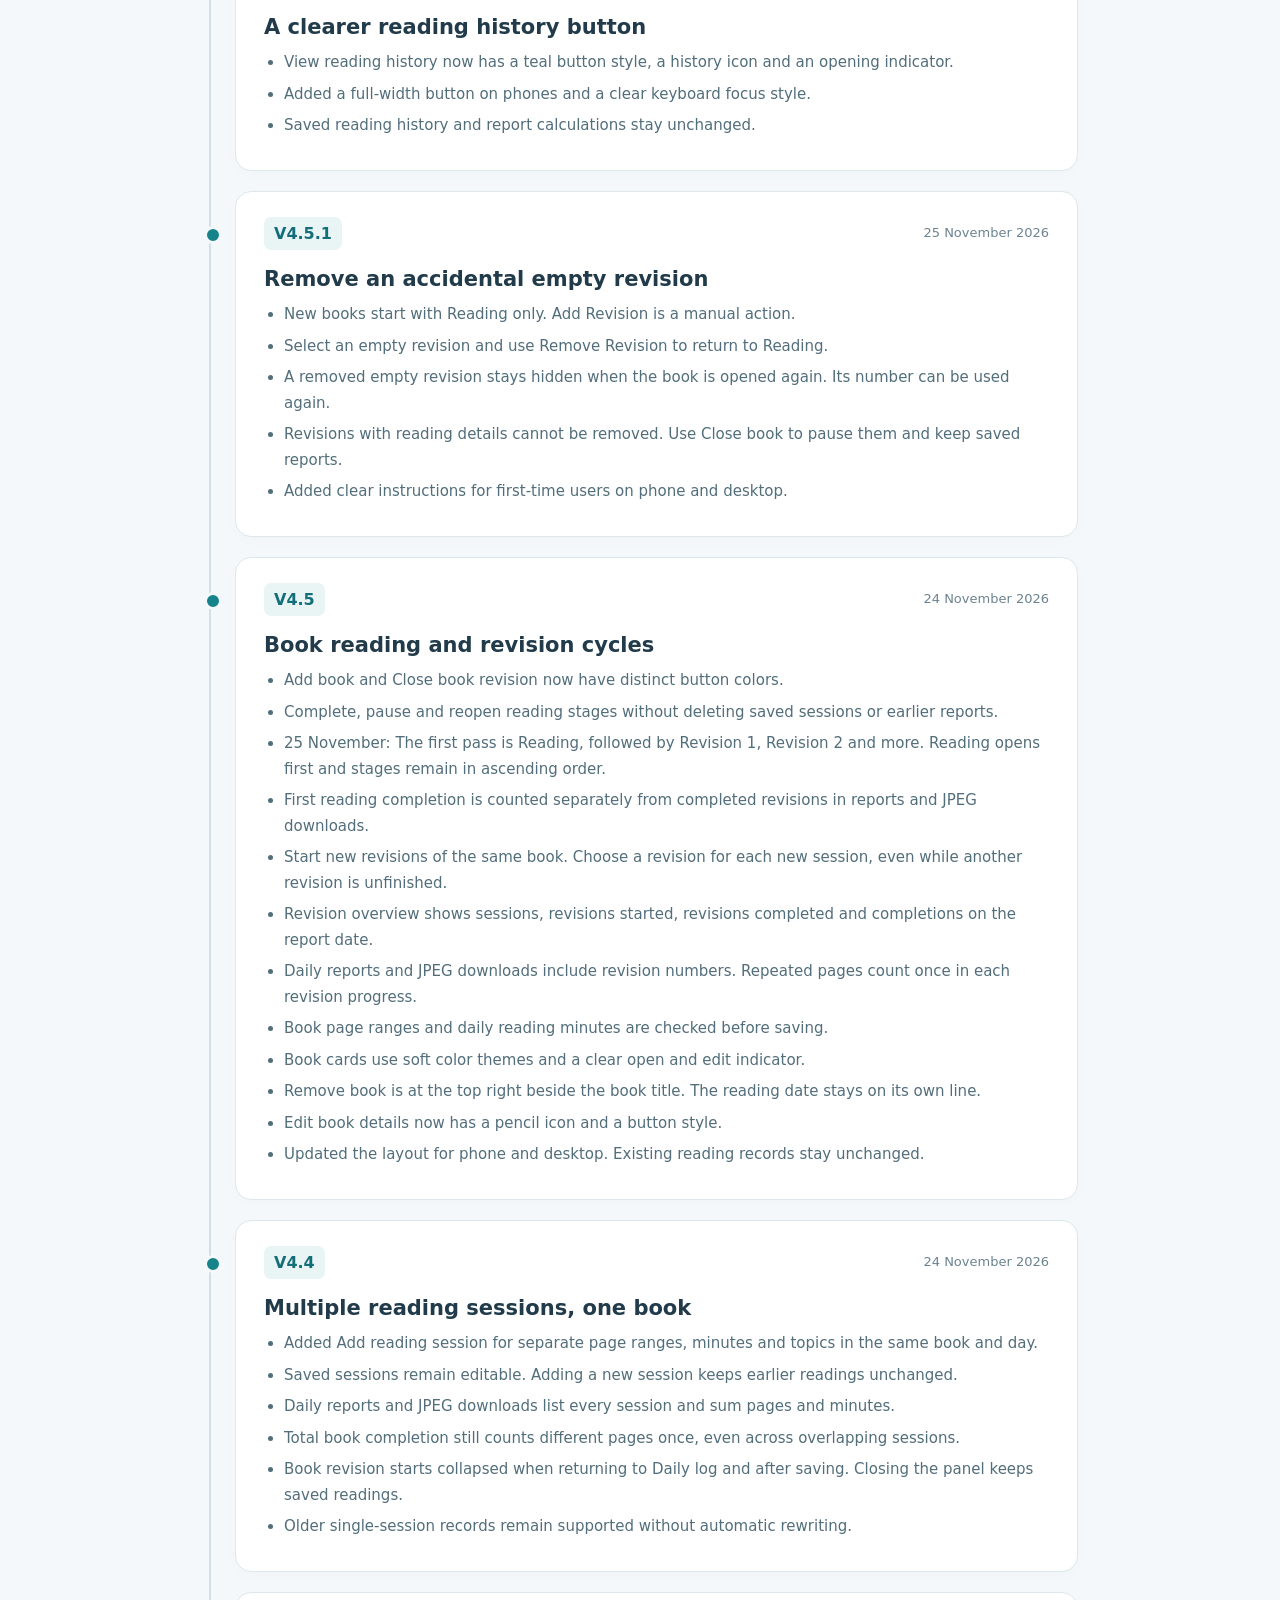
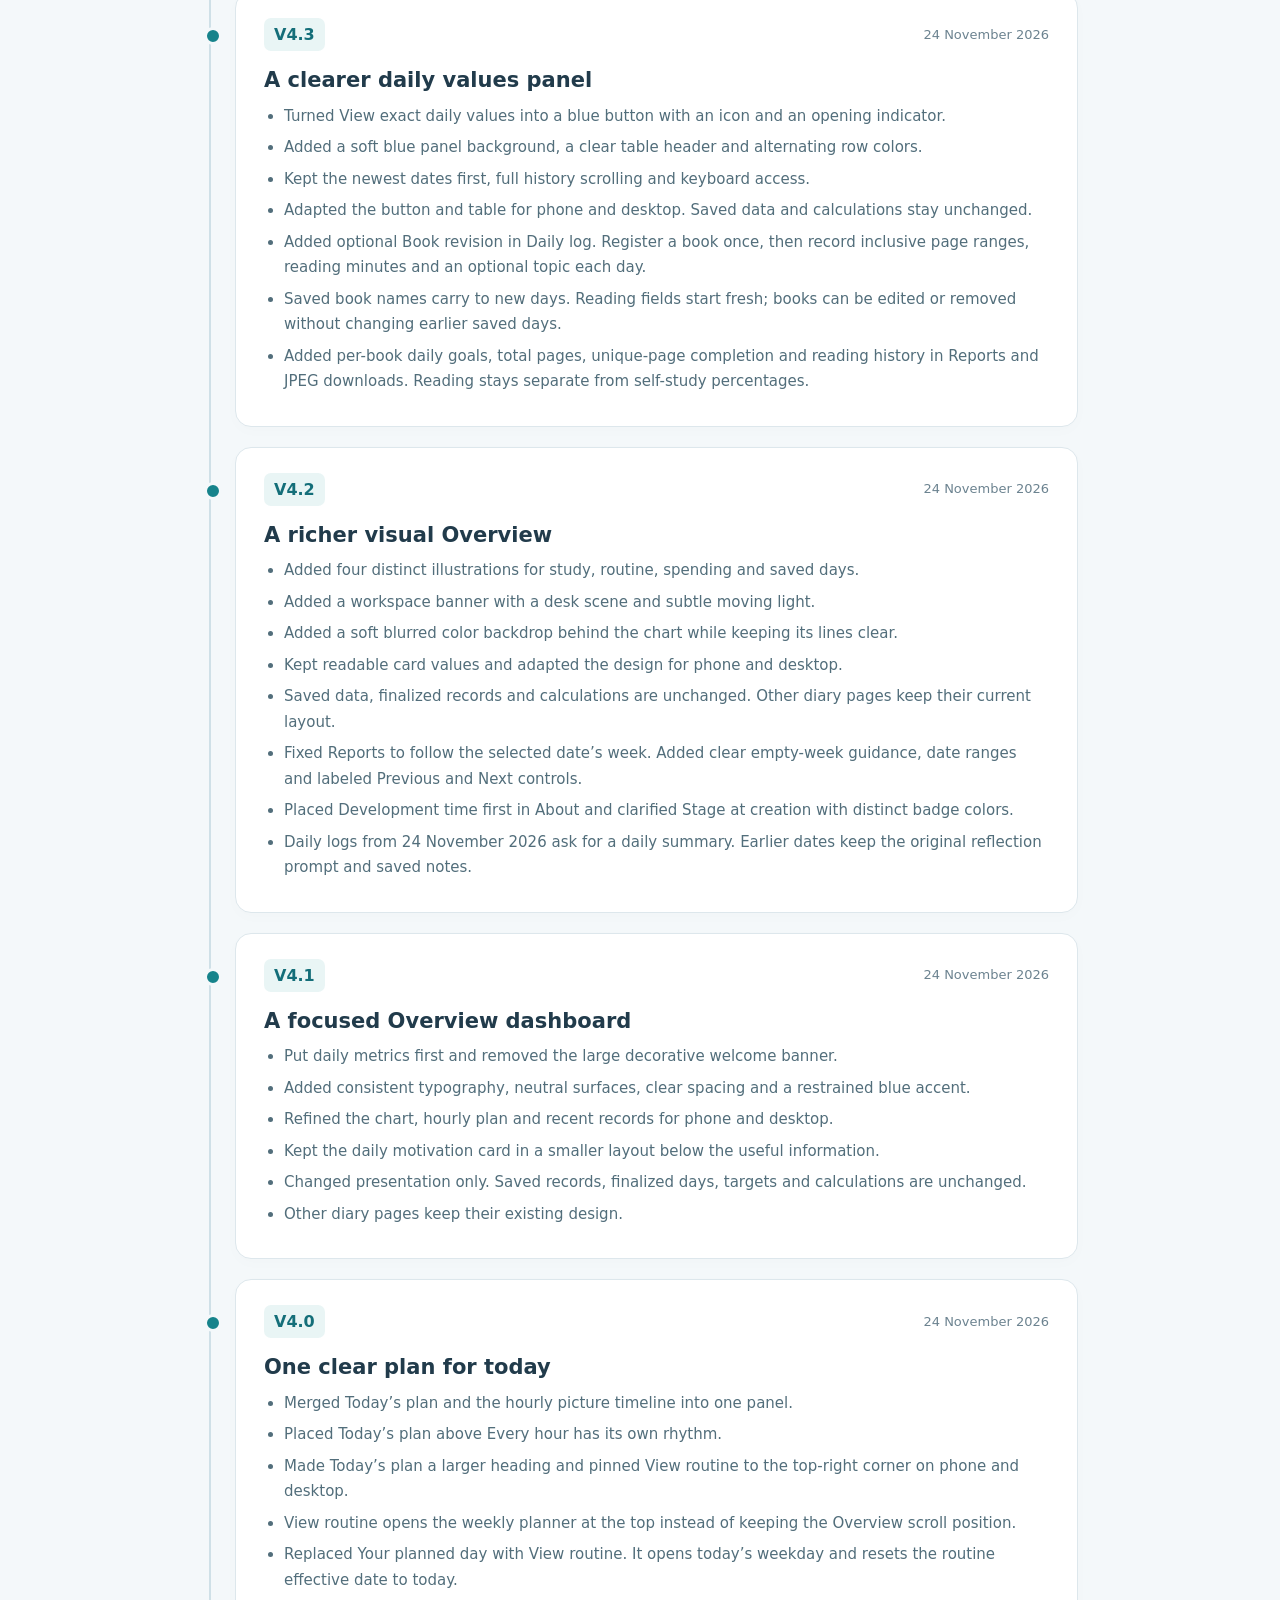
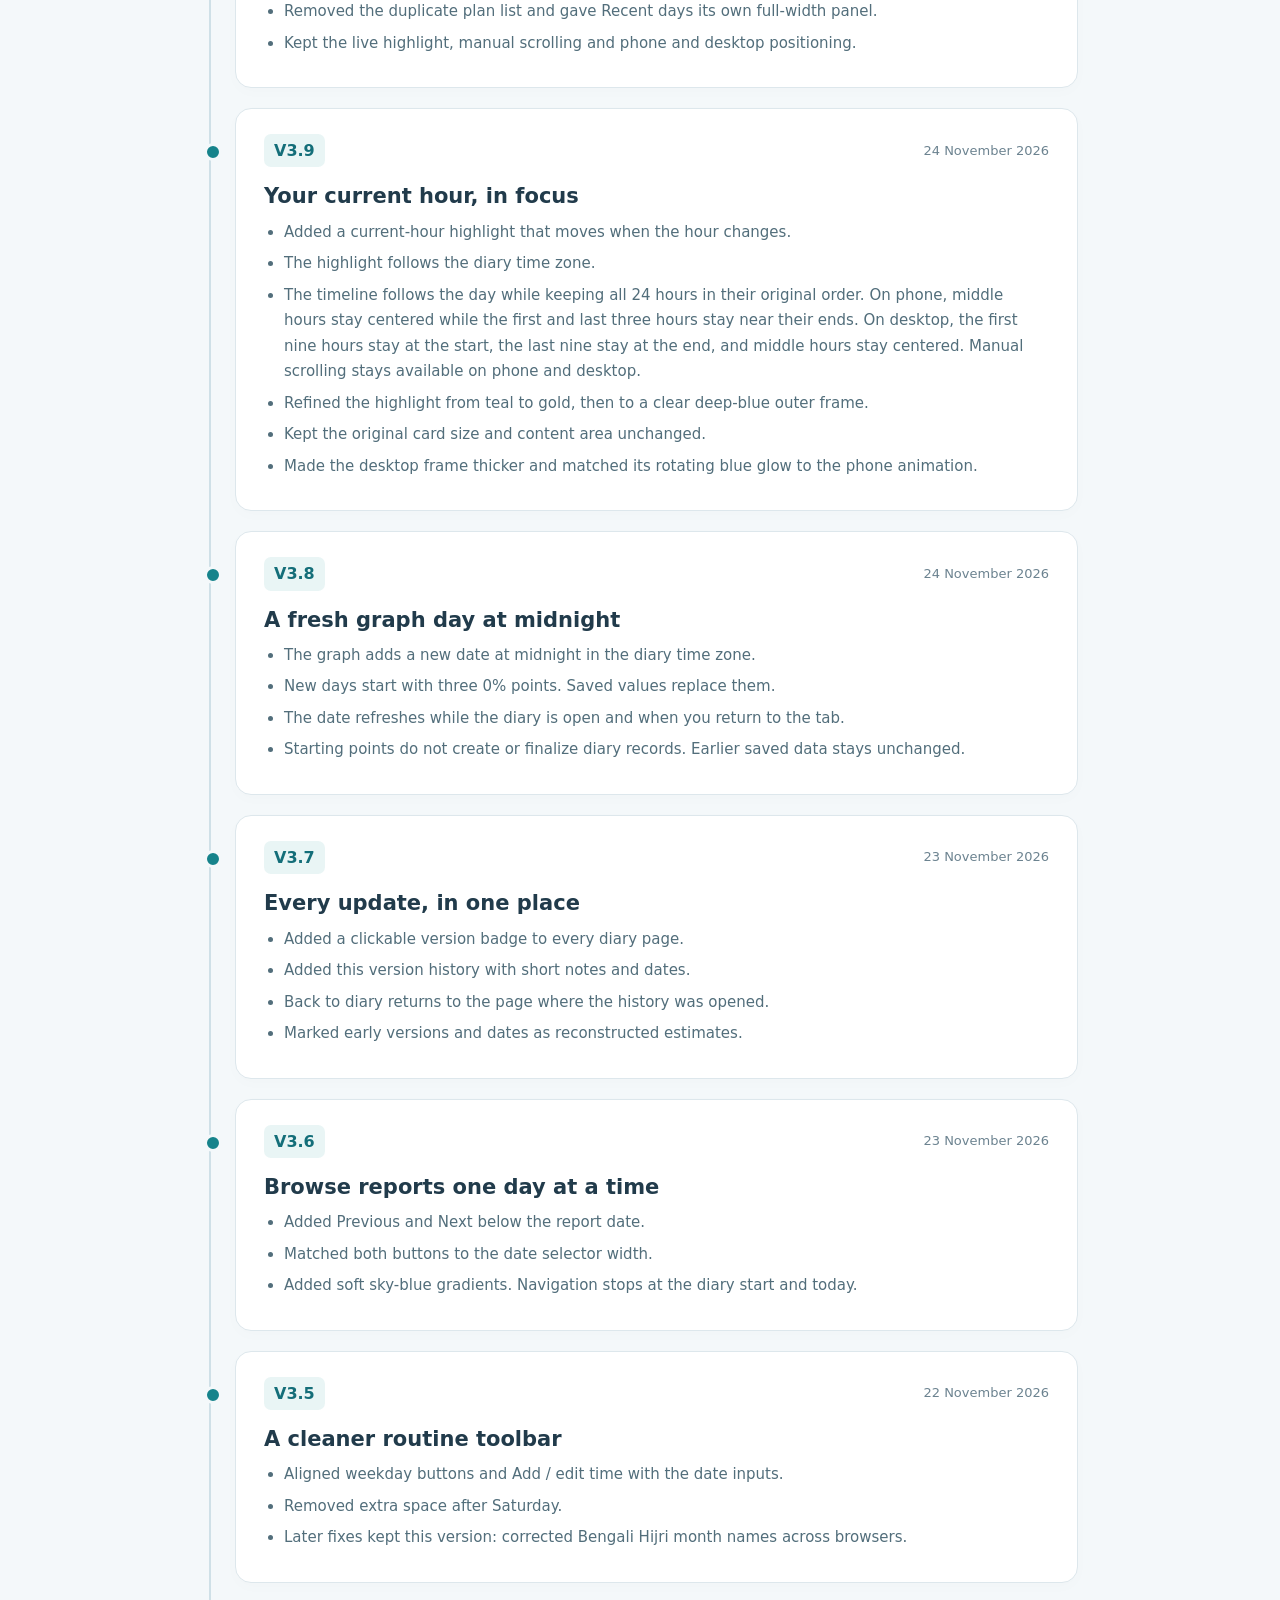
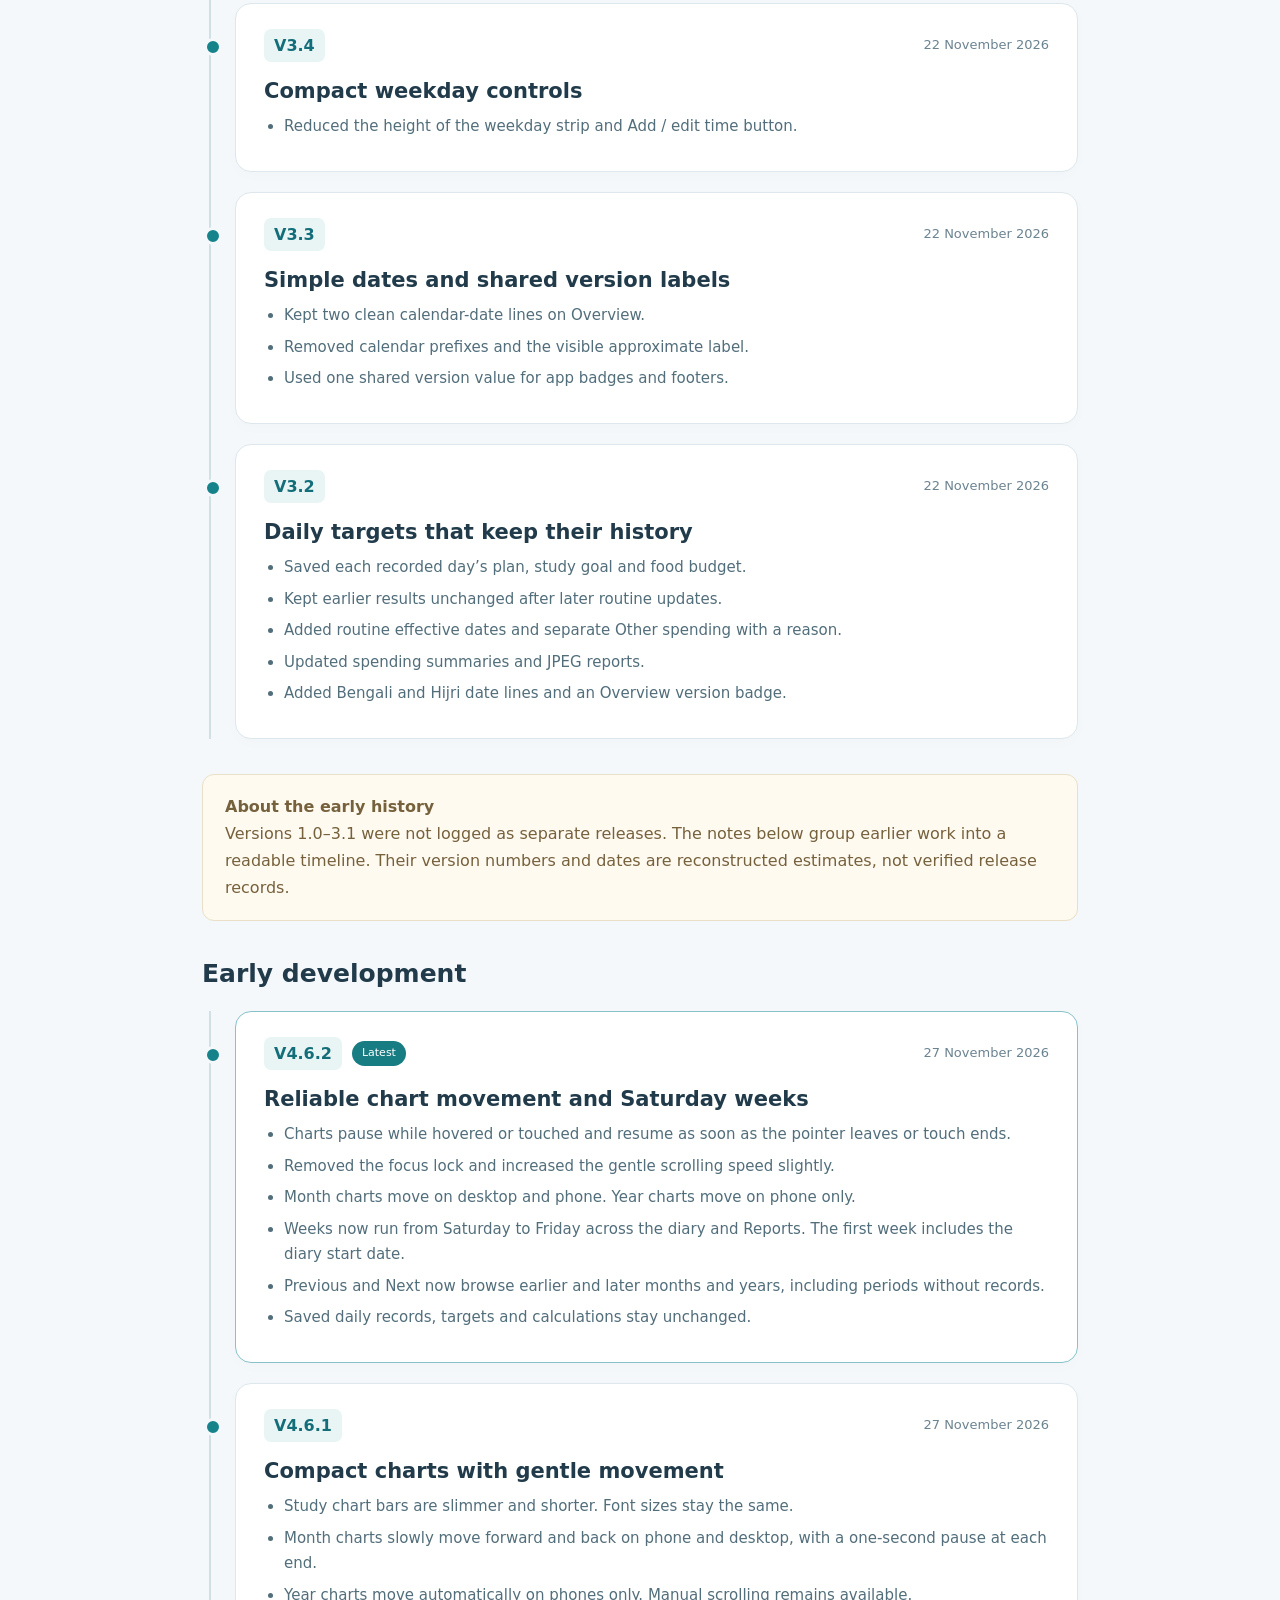
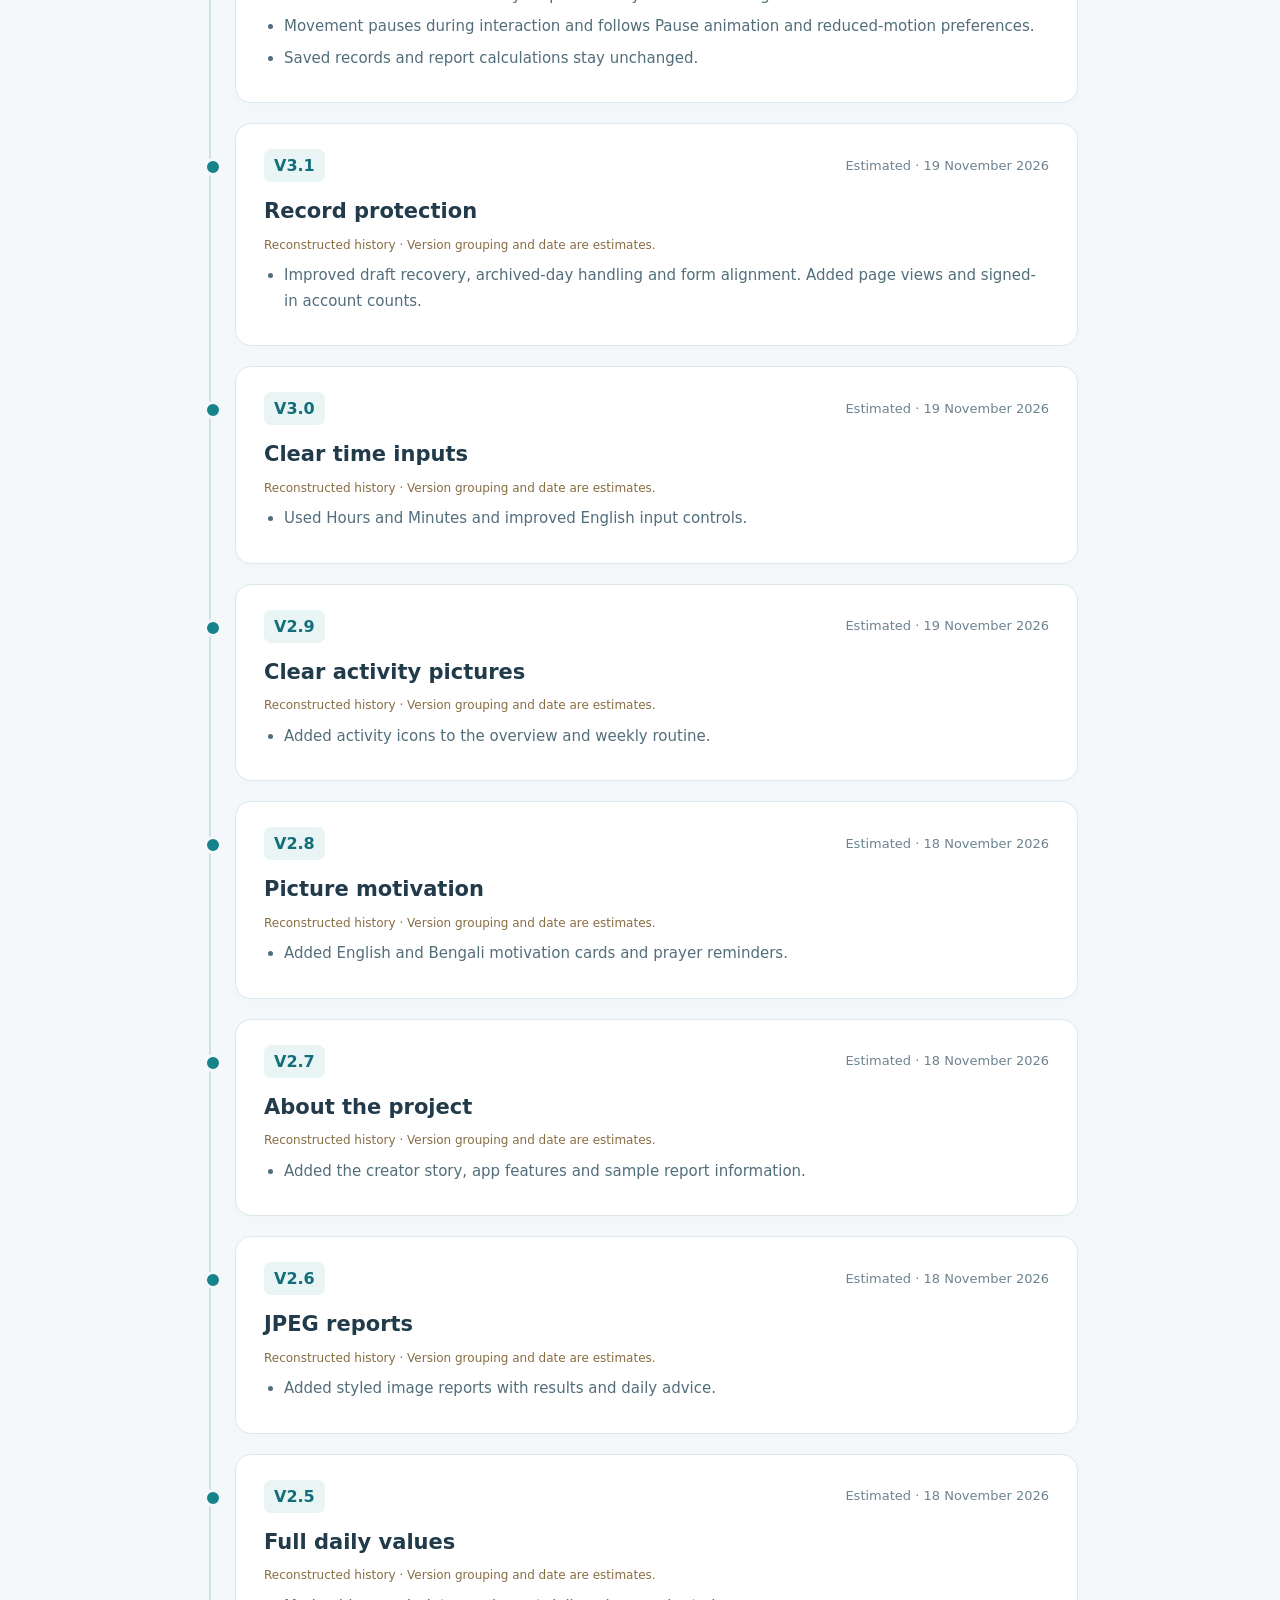
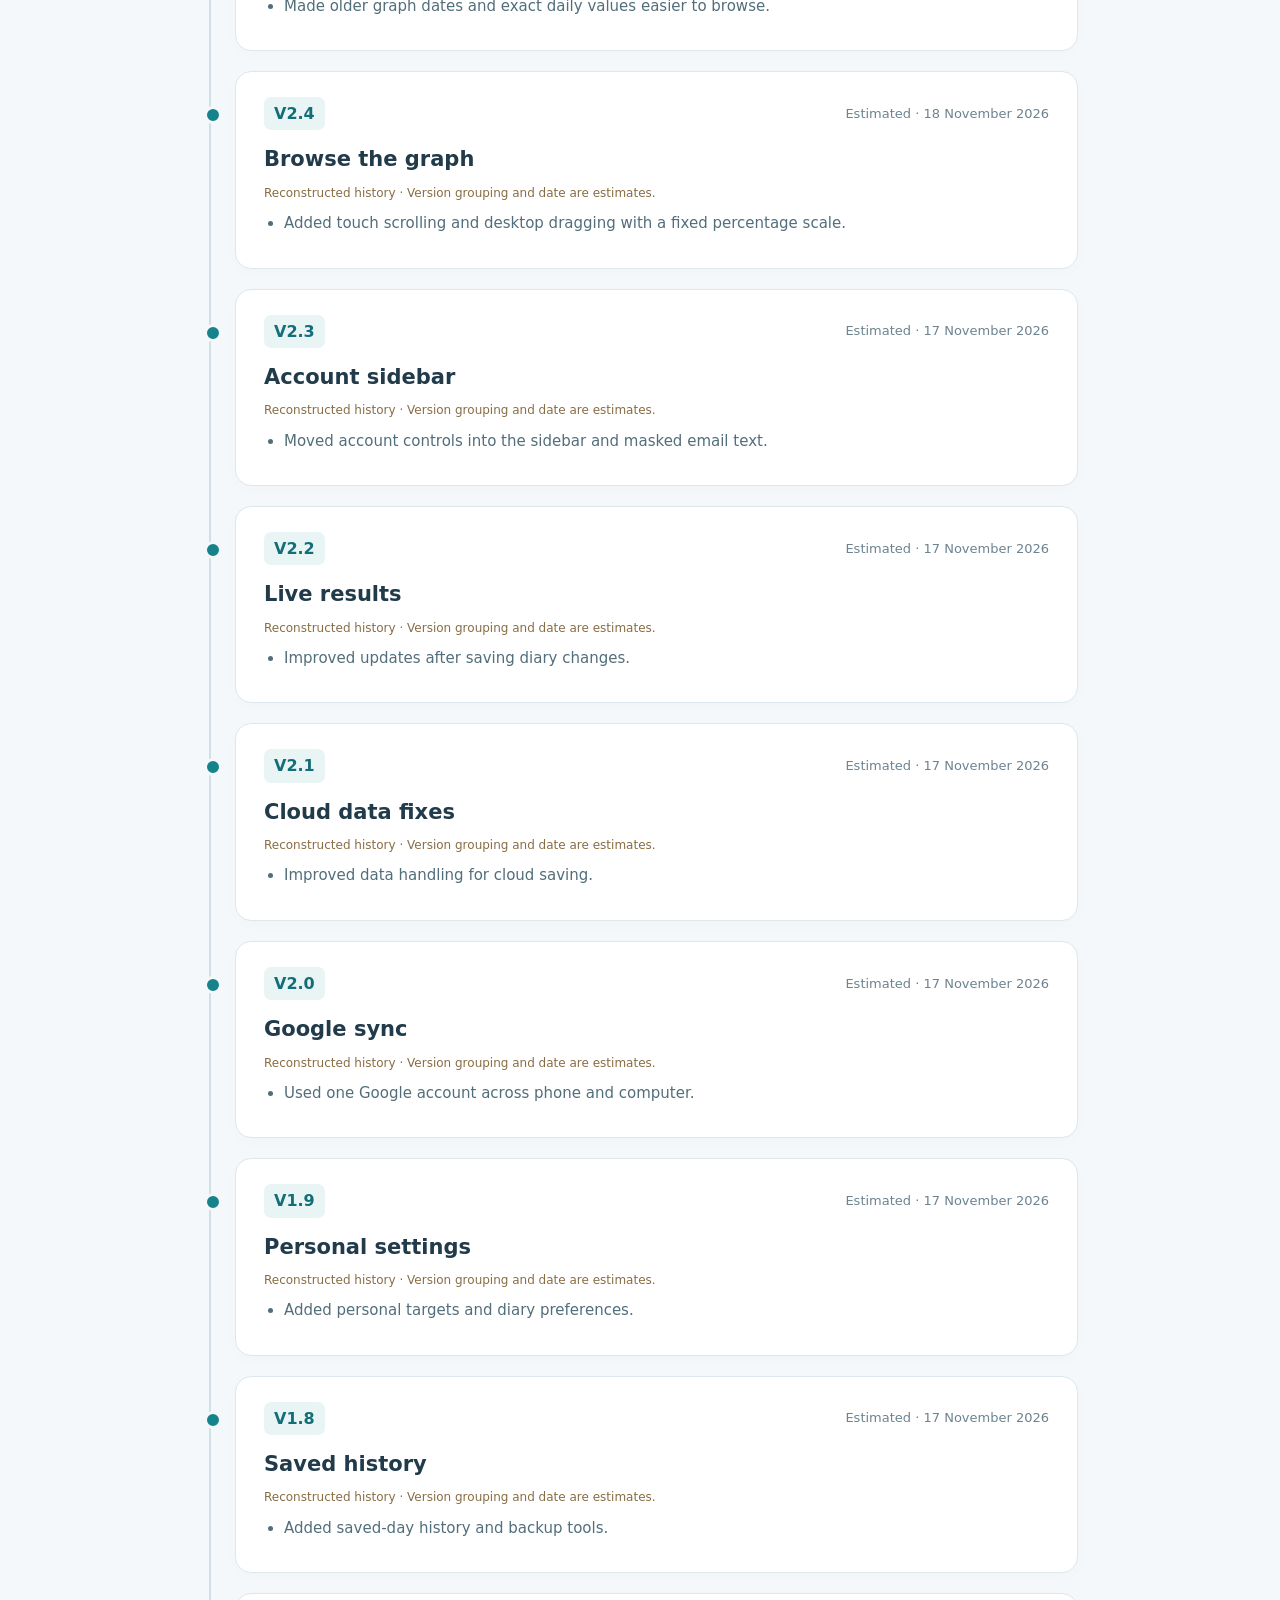
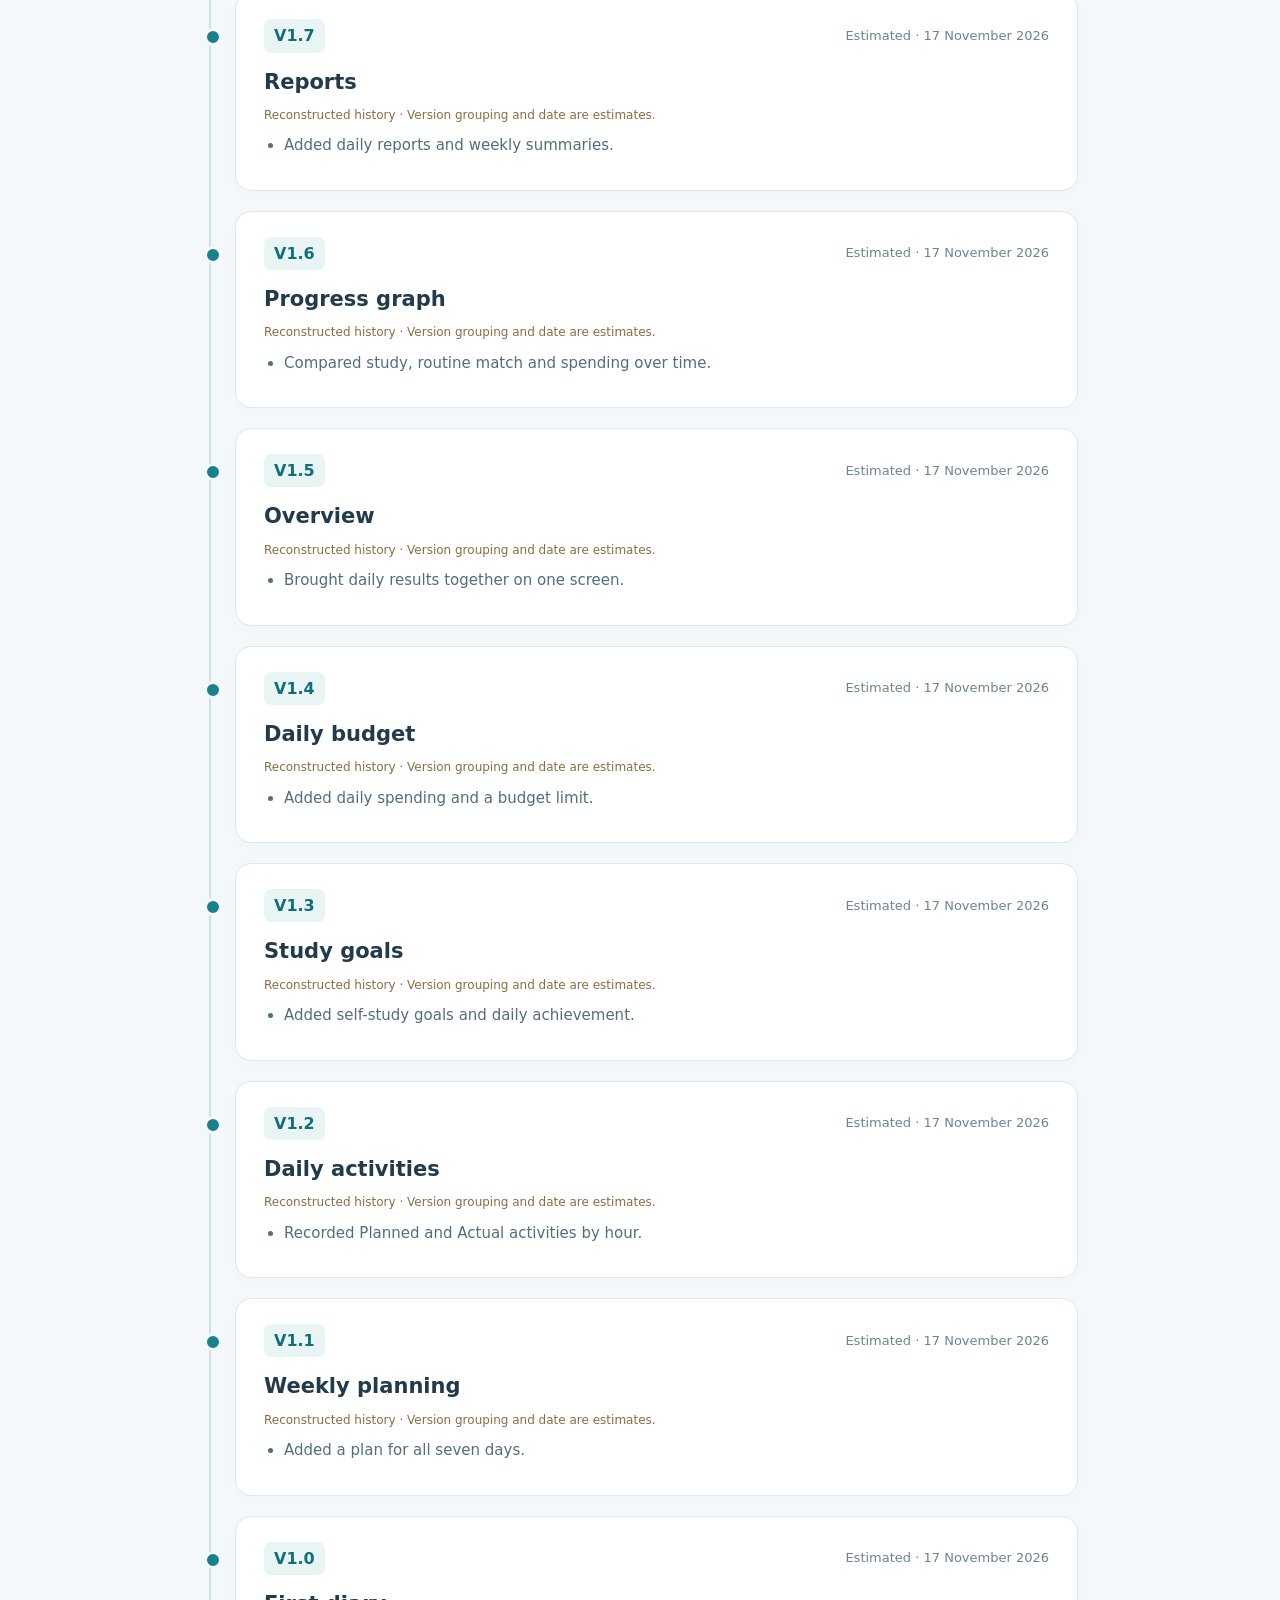
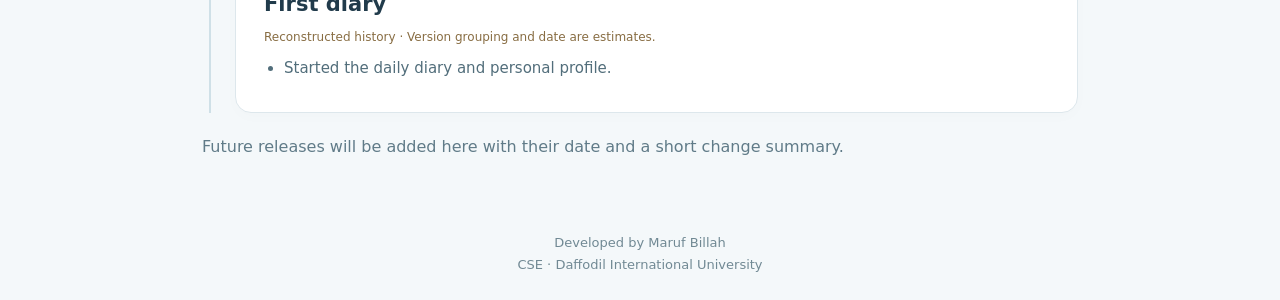
==== commit fbf31c11: "Release v4.6.2: scrolling and calendar navigation" ====
--- a/progressdiary-versions.html
+++ b/progressdiary-versions.html
@@ -1,6 +1,6 @@
 <!doctype html><html lang="en" translate="no"><head><meta charset="utf-8"><meta name="viewport" content="width=device-width,initial-scale=1"><meta name="google" content="notranslate"><meta name="theme-color" content="#152c3c"><title>Version history · ProgressDiary</title><link rel="icon" href="./diary-favicon.svg"><style>
 *{box-sizing:border-box}body{margin:0;background:#f4f8fa;color:#213b4b;font:16px/1.7 system-ui,sans-serif}header{background:#152c3c;color:white;padding:24px max(6vw,20px)}nav{display:flex;justify-content:space-between;gap:15px;align-items:center;max-width:1000px;margin:auto}a{color:inherit}nav a{text-decoration:none}nav strong{font-size:20px}.back{border:1px solid #7398a8;border-radius:24px;padding:8px 16px;font-size:14px}main{max-width:920px;margin:48px auto;padding:0 22px}.eyebrow{color:#087d86;font-size:12px;font-weight:700;letter-spacing:2px}h1{font-size:clamp(32px,6vw,48px);line-height:1.18;margin:13px 0 18px}p{color:#607b88}.intro{max-width:680px}.summary{display:flex;gap:10px;flex-wrap:wrap;margin:24px 0 35px}.summary span{padding:7px 14px;border:1px solid #cee4e6;border-radius:30px;background:#e8f4f2;font-size:13px;color:#1c6a70}.timeline{border-left:2px solid #cfe0e7;padding-left:24px;margin-left:7px}.release{position:relative;padding:25px 28px;margin-bottom:20px;background:white;border:1px solid #dde7ec;border-radius:16px;box-shadow:0 4px 15px #173b4d04}.release:before{content:"";position:absolute;left:-32px;top:34px;width:12px;height:12px;background:#16838b;border:3px solid #f4f8fa;border-radius:50%}.release:first-child{border-color:#87c2c9}.meta{display:flex;gap:10px;align-items:center;flex-wrap:wrap}.version{font-weight:700;color:#146e79;background:#e9f5f5;padding:3px 10px;border-radius:7px}.latest{background:#177d83;color:white;font-size:11px;border-radius:20px;padding:3px 10px}.date{font-size:13px;color:#6c8390;margin-left:auto}h2{font-size:21px;line-height:1.4;margin:15px 0 8px}ul{padding-left:20px;margin:8px 0 0}li{margin:6px 0;color:#526e7b;font-size:15px}.source{font-size:12px;margin:7px 0;color:#886d43}.early-note{padding:18px 22px;border:1px solid #eadfc7;background:#fffaf0;border-radius:12px;margin:35px 0 22px;color:#76613d}footer{text-align:center;padding:24px;font-size:13px;color:#718994}.section-title{font-size:25px;margin:35px 0 20px}a:focus-visible{outline:3px solid #59b5ce;outline-offset:4px}@media(max-width:600px){main{margin:30px auto;padding:0 16px}.timeline{padding-left:16px;margin-left:4px}.release{padding:20px 18px}.release:before{left:-24px}.date{width:100%;margin-left:0}.back{padding:7px 11px;font-size:12px}nav strong{font-size:17px}li{font-size:14px}}
-</style></head><body><header><nav><a href="./progressdiary.html"><strong>ProgressDiary<span style="color:#69c9cd">.</span></strong></a><a class="back" id="back-to-diary" href="./progressdiary.html">← Back to diary</a></nav></header><main><div class="eyebrow">THE STORY OF PROGRESSDIARY</div><h1>Small changes.<br>A better daily diary.</h1><p class="intro">See what changed, when it changed, and how the diary grew. The newest update is first.</p><div class="summary"><span>Current version · 4.6.1</span><span>Phone + desktop</span><span>Updated · 27 November 2026</span></div><div class="timeline"><article class="release" id="v4-6-1"><div class="meta"><span class="version">V4.6.1</span><span class="latest">Latest</span><span class="date">27 November 2026</span></div><h2>Compact charts with gentle movement</h2><ul><li>Study chart bars are slimmer and shorter. Font sizes stay the same.</li><li>Month charts slowly move forward and back on phone and desktop, with a one-second pause at each end.</li><li>Year charts move automatically on phones only. Manual scrolling remains available.</li><li>Movement pauses during interaction and follows Pause animation and reduced-motion preferences.</li><li>Saved records and report calculations stay unchanged.</li></ul></article><article class="release" id="v4-6"><div class="meta"><span class="version">V4.6</span><span class="date">27 November 2026</span></div><h2>Weekly, monthly and yearly reports</h2><ul><li>Choose Week, Month or Year in Reports. Previous and Next use soft blue buttons.</li><li>Period totals and averages include only finalized, non-archived days. Empty days do not lower the averages.</li><li>Year view shows average study achievement for each calendar month.</li><li>Daily archive shows the English weekday below each record date.</li><li>Friday uses Jumu’ah in Daily log, daily reports and JPEG downloads. Other days keep Dhuhr.</li><li>Updated phone and desktop layouts and the About guide. Saved diary records stay unchanged.</li></ul></article><article class="release" id="v4-5-1-1"><div class="meta"><span class="version">V4.5.1.1</span><span class="date">26 November 2026</span></div><h2>A clearer reading history button</h2><ul><li>View reading history now has a teal button style, a history icon and an opening indicator.</li><li>Added a full-width button on phones and a clear keyboard focus style.</li><li>Saved reading history and report calculations stay unchanged.</li></ul></article><article class="release" id="v4-5-1"><div class="meta"><span class="version">V4.5.1</span><span class="date">25 November 2026</span></div><h2>Remove an accidental empty revision</h2><ul><li>New books start with Reading only. Add Revision is a manual action.</li><li>Select an empty revision and use Remove Revision to return to Reading.</li><li>A removed empty revision stays hidden when the book is opened again. Its number can be used again.</li><li>Revisions with reading details cannot be removed. Use Close book to pause them and keep saved reports.</li><li>Added clear instructions for first-time users on phone and desktop.</li></ul></article><article class="release" id="v4-5"><div class="meta"><span class="version">V4.5</span><span class="date">24 November 2026</span></div><h2>Book reading and revision cycles</h2><ul><li>Add book and Close book revision now have distinct button colors.</li><li>Complete, pause and reopen reading stages without deleting saved sessions or earlier reports.</li><li>25 November: The first pass is Reading, followed by Revision 1, Revision 2 and more. Reading opens first and stages remain in ascending order.</li><li>First reading completion is counted separately from completed revisions in reports and JPEG downloads.</li><li>Start new revisions of the same book. Choose a revision for each new session, even while another revision is unfinished.</li><li>Revision overview shows sessions, revisions started, revisions completed and completions on the report date.</li><li>Daily reports and JPEG downloads include revision numbers. Repeated pages count once in each revision progress.</li><li>Book page ranges and daily reading minutes are checked before saving.</li><li>Book cards use soft color themes and a clear open and edit indicator.</li><li>Remove book is at the top right beside the book title. The reading date stays on its own line.</li><li>Edit book details now has a pencil icon and a button style.</li><li>Updated the layout for phone and desktop. Existing reading records stay unchanged.</li></ul></article><article class="release" id="v4-4"><div class="meta"><span class="version">V4.4</span><span class="date">24 November 2026</span></div><h2>Multiple reading sessions, one book</h2><ul><li>Added Add reading session for separate page ranges, minutes and topics in the same book and day.</li><li>Saved sessions remain editable. Adding a new session keeps earlier readings unchanged.</li><li>Daily reports and JPEG downloads list every session and sum pages and minutes.</li><li>Total book completion still counts different pages once, even across overlapping sessions.</li><li>Book revision starts collapsed when returning to Daily log and after saving. Closing the panel keeps saved readings.</li><li>Older single-session records remain supported without automatic rewriting.</li></ul></article><article class="release" id="v4-3"><div class="meta"><span class="version">V4.3</span><span class="date">24 November 2026</span></div><h2>A clearer daily values panel</h2><ul><li>Turned View exact daily values into a blue button with an icon and an opening indicator.</li><li>Added a soft blue panel background, a clear table header and alternating row colors.</li><li>Kept the newest dates first, full history scrolling and keyboard access.</li><li>Adapted the button and table for phone and desktop. Saved data and calculations stay unchanged.</li><li>Added optional Book revision in Daily log. Register a book once, then record inclusive page ranges, reading minutes and an optional topic each day.</li><li>Saved book names carry to new days. Reading fields start fresh; books can be edited or removed without changing earlier saved days.</li><li>Added per-book daily goals, total pages, unique-page completion and reading history in Reports and JPEG downloads. Reading stays separate from self-study percentages.</li></ul></article><article class="release" id="v4-2"><div class="meta"><span class="version">V4.2</span><span class="date">24 November 2026</span></div><h2>A richer visual Overview</h2><ul><li>Added four distinct illustrations for study, routine, spending and saved days.</li><li>Added a workspace banner with a desk scene and subtle moving light.</li><li>Added a soft blurred color backdrop behind the chart while keeping its lines clear.</li><li>Kept readable card values and adapted the design for phone and desktop.</li><li>Saved data, finalized records and calculations are unchanged. Other diary pages keep their current layout.</li><li>Fixed Reports to follow the selected date’s week. Added clear empty-week guidance, date ranges and labeled Previous and Next controls.</li><li>Placed Development time first in About and clarified Stage at creation with distinct badge colors.</li><li>Daily logs from 24 November 2026 ask for a daily summary. Earlier dates keep the original reflection prompt and saved notes.</li></ul></article><article class="release" id="v4-1"><div class="meta"><span class="version">V4.1</span><span class="date">24 November 2026</span></div><h2>A focused Overview dashboard</h2><ul><li>Put daily metrics first and removed the large decorative welcome banner.</li><li>Added consistent typography, neutral surfaces, clear spacing and a restrained blue accent.</li><li>Refined the chart, hourly plan and recent records for phone and desktop.</li><li>Kept the daily motivation card in a smaller layout below the useful information.</li><li>Changed presentation only. Saved records, finalized days, targets and calculations are unchanged.</li><li>Other diary pages keep their existing design.</li></ul></article><article class="release" id="v4-0"><div class="meta"><span class="version">V4.0</span><span class="date">24 November 2026</span></div><h2>One clear plan for today</h2><ul><li>Merged Today’s plan and the hourly picture timeline into one panel.</li><li>Placed Today’s plan above Every hour has its own rhythm.</li><li>Made Today’s plan a larger heading and pinned View routine to the top-right corner on phone and desktop.</li><li>View routine opens the weekly planner at the top instead of keeping the Overview scroll position.</li><li>Replaced Your planned day with View routine. It opens today’s weekday and resets the routine effective date to today.</li><li>Removed the duplicate plan list and gave Recent days its own full-width panel.</li><li>Kept the live highlight, manual scrolling and phone and desktop positioning.</li></ul></article><article class="release" id="v3-9"><div class="meta"><span class="version">V3.9</span><span class="date">24 November 2026</span></div><h2>Your current hour, in focus</h2><ul><li>Added a current-hour highlight that moves when the hour changes.</li><li>The highlight follows the diary time zone.</li><li>The timeline follows the day while keeping all 24 hours in their original order. On phone, middle hours stay centered while the first and last three hours stay near their ends. On desktop, the first nine hours stay at the start, the last nine stay at the end, and middle hours stay centered. Manual scrolling stays available on phone and desktop.</li><li>Refined the highlight from teal to gold, then to a clear deep-blue outer frame.</li><li>Kept the original card size and content area unchanged.</li><li>Made the desktop frame thicker and matched its rotating blue glow to the phone animation.</li></ul></article><article class="release" id="v3-8"><div class="meta"><span class="version">V3.8</span><span class="date">24 November 2026</span></div><h2>A fresh graph day at midnight</h2><ul><li>The graph adds a new date at midnight in the diary time zone.</li><li>New days start with three 0% points. Saved values replace them.</li><li>The date refreshes while the diary is open and when you return to the tab.</li><li>Starting points do not create or finalize diary records. Earlier saved data stays unchanged.</li></ul></article><article class="release" id="v3-7"><div class="meta"><span class="version">V3.7</span><span class="date">23 November 2026</span></div><h2>Every update, in one place</h2><ul><li>Added a clickable version badge to every diary page.</li><li>Added this version history with short notes and dates.</li><li>Back to diary returns to the page where the history was opened.</li><li>Marked early versions and dates as reconstructed estimates.</li></ul></article><article class="release" id="v3-6"><div class="meta"><span class="version">V3.6</span><span class="date">23 November 2026</span></div><h2>Browse reports one day at a time</h2><ul><li>Added Previous and Next below the report date.</li><li>Matched both buttons to the date selector width.</li><li>Added soft sky-blue gradients. Navigation stops at the diary start and today.</li></ul></article><article class="release" id="v3-5"><div class="meta"><span class="version">V3.5</span><span class="date">22 November 2026</span></div><h2>A cleaner routine toolbar</h2><ul><li>Aligned weekday buttons and Add / edit time with the date inputs.</li><li>Removed extra space after Saturday.</li><li>Later fixes kept this version: corrected Bengali Hijri month names across browsers.</li></ul></article><article class="release" id="v3-4"><div class="meta"><span class="version">V3.4</span><span class="date">22 November 2026</span></div><h2>Compact weekday controls</h2><ul><li>Reduced the height of the weekday strip and Add / edit time button.</li></ul></article><article class="release" id="v3-3"><div class="meta"><span class="version">V3.3</span><span class="date">22 November 2026</span></div><h2>Simple dates and shared version labels</h2><ul><li>Kept two clean calendar-date lines on Overview.</li><li>Removed calendar prefixes and the visible approximate label.</li><li>Used one shared version value for app badges and footers.</li></ul></article><article class="release" id="v3-2"><div class="meta"><span class="version">V3.2</span><span class="date">22 November 2026</span></div><h2>Daily targets that keep their history</h2><ul><li>Saved each recorded day’s plan, study goal and food budget.</li><li>Kept earlier results unchanged after later routine updates.</li><li>Added routine effective dates and separate Other spending with a reason.</li><li>Updated spending summaries and JPEG reports.</li><li>Added Bengali and Hijri date lines and an Overview version badge.</li></ul></article></div><div class="early-note"><strong>About the early history</strong><br>Versions 1.0–3.1 were not logged as separate releases. The notes below group earlier work into a readable timeline. Their version numbers and dates are reconstructed estimates, not verified release records.</div><h2 class="section-title">Early development</h2><div class="timeline"><article class="release" id="v4-6-1"><div class="meta"><span class="version">V4.6.1</span><span class="latest">Latest</span><span class="date">27 November 2026</span></div><h2>Compact charts with gentle movement</h2><ul><li>Study chart bars are slimmer and shorter. Font sizes stay the same.</li><li>Month charts slowly move forward and back on phone and desktop, with a one-second pause at each end.</li><li>Year charts move automatically on phones only. Manual scrolling remains available.</li><li>Movement pauses during interaction and follows Pause animation and reduced-motion preferences.</li><li>Saved records and report calculations stay unchanged.</li></ul></article><article class="release" id="v3-1"><div class="meta"><span class="version">V3.1</span><span class="date">Estimated · 19 November 2026</span></div><h2>Record protection</h2><p class="source">Reconstructed history · Version grouping and date are estimates.</p><ul><li>Improved draft recovery, archived-day handling and form alignment. Added page views and signed-in account counts.</li></ul></article><article class="release" id="v3-0"><div class="meta"><span class="version">V3.0</span><span class="date">Estimated · 19 November 2026</span></div><h2>Clear time inputs</h2><p class="source">Reconstructed history · Version grouping and date are estimates.</p><ul><li>Used Hours and Minutes and improved English input controls.</li></ul></article><article class="release" id="v2-9"><div class="meta"><span class="version">V2.9</span><span class="date">Estimated · 19 November 2026</span></div><h2>Clear activity pictures</h2><p class="source">Reconstructed history · Version grouping and date are estimates.</p><ul><li>Added activity icons to the overview and weekly routine.</li></ul></article><article class="release" id="v2-8"><div class="meta"><span class="version">V2.8</span><span class="date">Estimated · 18 November 2026</span></div><h2>Picture motivation</h2><p class="source">Reconstructed history · Version grouping and date are estimates.</p><ul><li>Added English and Bengali motivation cards and prayer reminders.</li></ul></article><article class="release" id="v2-7"><div class="meta"><span class="version">V2.7</span><span class="date">Estimated · 18 November 2026</span></div><h2>About the project</h2><p class="source">Reconstructed history · Version grouping and date are estimates.</p><ul><li>Added the creator story, app features and sample report information.</li></ul></article><article class="release" id="v2-6"><div class="meta"><span class="version">V2.6</span><span class="date">Estimated · 18 November 2026</span></div><h2>JPEG reports</h2><p class="source">Reconstructed history · Version grouping and date are estimates.</p><ul><li>Added styled image reports with results and daily advice.</li></ul></article><article class="release" id="v2-5"><div class="meta"><span class="version">V2.5</span><span class="date">Estimated · 18 November 2026</span></div><h2>Full daily values</h2><p class="source">Reconstructed history · Version grouping and date are estimates.</p><ul><li>Made older graph dates and exact daily values easier to browse.</li></ul></article><article class="release" id="v2-4"><div class="meta"><span class="version">V2.4</span><span class="date">Estimated · 18 November 2026</span></div><h2>Browse the graph</h2><p class="source">Reconstructed history · Version grouping and date are estimates.</p><ul><li>Added touch scrolling and desktop dragging with a fixed percentage scale.</li></ul></article><article class="release" id="v2-3"><div class="meta"><span class="version">V2.3</span><span class="date">Estimated · 17 November 2026</span></div><h2>Account sidebar</h2><p class="source">Reconstructed history · Version grouping and date are estimates.</p><ul><li>Moved account controls into the sidebar and masked email text.</li></ul></article><article class="release" id="v2-2"><div class="meta"><span class="version">V2.2</span><span class="date">Estimated · 17 November 2026</span></div><h2>Live results</h2><p class="source">Reconstructed history · Version grouping and date are estimates.</p><ul><li>Improved updates after saving diary changes.</li></ul></article><article class="release" id="v2-1"><div class="meta"><span class="version">V2.1</span><span class="date">Estimated · 17 November 2026</span></div><h2>Cloud data fixes</h2><p class="source">Reconstructed history · Version grouping and date are estimates.</p><ul><li>Improved data handling for cloud saving.</li></ul></article><article class="release" id="v2-0"><div class="meta"><span class="version">V2.0</span><span class="date">Estimated · 17 November 2026</span></div><h2>Google sync</h2><p class="source">Reconstructed history · Version grouping and date are estimates.</p><ul><li>Used one Google account across phone and computer.</li></ul></article><article class="release" id="v1-9"><div class="meta"><span class="version">V1.9</span><span class="date">Estimated · 17 November 2026</span></div><h2>Personal settings</h2><p class="source">Reconstructed history · Version grouping and date are estimates.</p><ul><li>Added personal targets and diary preferences.</li></ul></article><article class="release" id="v1-8"><div class="meta"><span class="version">V1.8</span><span class="date">Estimated · 17 November 2026</span></div><h2>Saved history</h2><p class="source">Reconstructed history · Version grouping and date are estimates.</p><ul><li>Added saved-day history and backup tools.</li></ul></article><article class="release" id="v1-7"><div class="meta"><span class="version">V1.7</span><span class="date">Estimated · 17 November 2026</span></div><h2>Reports</h2><p class="source">Reconstructed history · Version grouping and date are estimates.</p><ul><li>Added daily reports and weekly summaries.</li></ul></article><article class="release" id="v1-6"><div class="meta"><span class="version">V1.6</span><span class="date">Estimated · 17 November 2026</span></div><h2>Progress graph</h2><p class="source">Reconstructed history · Version grouping and date are estimates.</p><ul><li>Compared study, routine match and spending over time.</li></ul></article><article class="release" id="v1-5"><div class="meta"><span class="version">V1.5</span><span class="date">Estimated · 17 November 2026</span></div><h2>Overview</h2><p class="source">Reconstructed history · Version grouping and date are estimates.</p><ul><li>Brought daily results together on one screen.</li></ul></article><article class="release" id="v1-4"><div class="meta"><span class="version">V1.4</span><span class="date">Estimated · 17 November 2026</span></div><h2>Daily budget</h2><p class="source">Reconstructed history · Version grouping and date are estimates.</p><ul><li>Added daily spending and a budget limit.</li></ul></article><article class="release" id="v1-3"><div class="meta"><span class="version">V1.3</span><span class="date">Estimated · 17 November 2026</span></div><h2>Study goals</h2><p class="source">Reconstructed history · Version grouping and date are estimates.</p><ul><li>Added self-study goals and daily achievement.</li></ul></article><article class="release" id="v1-2"><div class="meta"><span class="version">V1.2</span><span class="date">Estimated · 17 November 2026</span></div><h2>Daily activities</h2><p class="source">Reconstructed history · Version grouping and date are estimates.</p><ul><li>Recorded Planned and Actual activities by hour.</li></ul></article><article class="release" id="v1-1"><div class="meta"><span class="version">V1.1</span><span class="date">Estimated · 17 November 2026</span></div><h2>Weekly planning</h2><p class="source">Reconstructed history · Version grouping and date are estimates.</p><ul><li>Added a plan for all seven days.</li></ul></article><article class="release" id="v1-0"><div class="meta"><span class="version">V1.0</span><span class="date">Estimated · 17 November 2026</span></div><h2>First diary</h2><p class="source">Reconstructed history · Version grouping and date are estimates.</p><ul><li>Started the daily diary and personal profile.</li></ul></article></div><p>Future releases will be added here with their date and a short change summary.</p></main><footer>Developed by Maruf Billah<br>CSE · Daffodil International University</footer><script>(()=>{const from=new URLSearchParams(location.search).get('from'),pages=['Overview','Daily log','Weekly routine','Reports','Motivation','History & backups','Settings','About'],link=document.getElementById('back-to-diary');if(pages.includes(from)){link.href='./progressdiary.html?view='+encodeURIComponent(from);link.setAttribute('aria-label','Back to '+from)}else{link.href='./progressdiary.html';link.setAttribute('aria-label','Back to home')}})();</script></body></html>
+</style></head><body><header><nav><a href="./progressdiary.html"><strong>ProgressDiary<span style="color:#69c9cd">.</span></strong></a><a class="back" id="back-to-diary" href="./progressdiary.html">← Back to diary</a></nav></header><main><div class="eyebrow">THE STORY OF PROGRESSDIARY</div><h1>Small changes.<br>A better daily diary.</h1><p class="intro">See what changed, when it changed, and how the diary grew. The newest update is first.</p><div class="summary"><span>Current version · 4.6.2</span><span>Phone + desktop</span><span>Updated · 27 November 2026</span></div><div class="timeline"><article class="release" id="v4-6-2"><div class="meta"><span class="version">V4.6.2</span><span class="latest">Latest</span><span class="date">27 November 2026</span></div><h2>Reliable chart movement and Saturday weeks</h2><ul><li>Charts pause while hovered or touched and resume as soon as the pointer leaves or touch ends.</li><li>Removed the focus lock and increased the gentle scrolling speed slightly.</li><li>Month charts move on desktop and phone. Year charts move on phone only.</li><li>Weeks now run from Saturday to Friday across the diary and Reports. The first week includes the diary start date.</li><li>Previous and Next now browse earlier and later months and years, including periods without records.</li><li>Saved daily records, targets and calculations stay unchanged.</li></ul></article><article class="release" id="v4-6-1"><div class="meta"><span class="version">V4.6.1</span><span class="date">27 November 2026</span></div><h2>Compact charts with gentle movement</h2><ul><li>Study chart bars are slimmer and shorter. Font sizes stay the same.</li><li>Month charts slowly move forward and back on phone and desktop, with a one-second pause at each end.</li><li>Year charts move automatically on phones only. Manual scrolling remains available.</li><li>Movement pauses during interaction and follows Pause animation and reduced-motion preferences.</li><li>Saved records and report calculations stay unchanged.</li></ul></article><article class="release" id="v4-6"><div class="meta"><span class="version">V4.6</span><span class="date">27 November 2026</span></div><h2>Weekly, monthly and yearly reports</h2><ul><li>Choose Week, Month or Year in Reports. Previous and Next use soft blue buttons.</li><li>Period totals and averages include only finalized, non-archived days. Empty days do not lower the averages.</li><li>Year view shows average study achievement for each calendar month.</li><li>Daily archive shows the English weekday below each record date.</li><li>Friday uses Jumu’ah in Daily log, daily reports and JPEG downloads. Other days keep Dhuhr.</li><li>Updated phone and desktop layouts and the About guide. Saved diary records stay unchanged.</li></ul></article><article class="release" id="v4-5-1-1"><div class="meta"><span class="version">V4.5.1.1</span><span class="date">26 November 2026</span></div><h2>A clearer reading history button</h2><ul><li>View reading history now has a teal button style, a history icon and an opening indicator.</li><li>Added a full-width button on phones and a clear keyboard focus style.</li><li>Saved reading history and report calculations stay unchanged.</li></ul></article><article class="release" id="v4-5-1"><div class="meta"><span class="version">V4.5.1</span><span class="date">25 November 2026</span></div><h2>Remove an accidental empty revision</h2><ul><li>New books start with Reading only. Add Revision is a manual action.</li><li>Select an empty revision and use Remove Revision to return to Reading.</li><li>A removed empty revision stays hidden when the book is opened again. Its number can be used again.</li><li>Revisions with reading details cannot be removed. Use Close book to pause them and keep saved reports.</li><li>Added clear instructions for first-time users on phone and desktop.</li></ul></article><article class="release" id="v4-5"><div class="meta"><span class="version">V4.5</span><span class="date">24 November 2026</span></div><h2>Book reading and revision cycles</h2><ul><li>Add book and Close book revision now have distinct button colors.</li><li>Complete, pause and reopen reading stages without deleting saved sessions or earlier reports.</li><li>25 November: The first pass is Reading, followed by Revision 1, Revision 2 and more. Reading opens first and stages remain in ascending order.</li><li>First reading completion is counted separately from completed revisions in reports and JPEG downloads.</li><li>Start new revisions of the same book. Choose a revision for each new session, even while another revision is unfinished.</li><li>Revision overview shows sessions, revisions started, revisions completed and completions on the report date.</li><li>Daily reports and JPEG downloads include revision numbers. Repeated pages count once in each revision progress.</li><li>Book page ranges and daily reading minutes are checked before saving.</li><li>Book cards use soft color themes and a clear open and edit indicator.</li><li>Remove book is at the top right beside the book title. The reading date stays on its own line.</li><li>Edit book details now has a pencil icon and a button style.</li><li>Updated the layout for phone and desktop. Existing reading records stay unchanged.</li></ul></article><article class="release" id="v4-4"><div class="meta"><span class="version">V4.4</span><span class="date">24 November 2026</span></div><h2>Multiple reading sessions, one book</h2><ul><li>Added Add reading session for separate page ranges, minutes and topics in the same book and day.</li><li>Saved sessions remain editable. Adding a new session keeps earlier readings unchanged.</li><li>Daily reports and JPEG downloads list every session and sum pages and minutes.</li><li>Total book completion still counts different pages once, even across overlapping sessions.</li><li>Book revision starts collapsed when returning to Daily log and after saving. Closing the panel keeps saved readings.</li><li>Older single-session records remain supported without automatic rewriting.</li></ul></article><article class="release" id="v4-3"><div class="meta"><span class="version">V4.3</span><span class="date">24 November 2026</span></div><h2>A clearer daily values panel</h2><ul><li>Turned View exact daily values into a blue button with an icon and an opening indicator.</li><li>Added a soft blue panel background, a clear table header and alternating row colors.</li><li>Kept the newest dates first, full history scrolling and keyboard access.</li><li>Adapted the button and table for phone and desktop. Saved data and calculations stay unchanged.</li><li>Added optional Book revision in Daily log. Register a book once, then record inclusive page ranges, reading minutes and an optional topic each day.</li><li>Saved book names carry to new days. Reading fields start fresh; books can be edited or removed without changing earlier saved days.</li><li>Added per-book daily goals, total pages, unique-page completion and reading history in Reports and JPEG downloads. Reading stays separate from self-study percentages.</li></ul></article><article class="release" id="v4-2"><div class="meta"><span class="version">V4.2</span><span class="date">24 November 2026</span></div><h2>A richer visual Overview</h2><ul><li>Added four distinct illustrations for study, routine, spending and saved days.</li><li>Added a workspace banner with a desk scene and subtle moving light.</li><li>Added a soft blurred color backdrop behind the chart while keeping its lines clear.</li><li>Kept readable card values and adapted the design for phone and desktop.</li><li>Saved data, finalized records and calculations are unchanged. Other diary pages keep their current layout.</li><li>Fixed Reports to follow the selected date’s week. Added clear empty-week guidance, date ranges and labeled Previous and Next controls.</li><li>Placed Development time first in About and clarified Stage at creation with distinct badge colors.</li><li>Daily logs from 24 November 2026 ask for a daily summary. Earlier dates keep the original reflection prompt and saved notes.</li></ul></article><article class="release" id="v4-1"><div class="meta"><span class="version">V4.1</span><span class="date">24 November 2026</span></div><h2>A focused Overview dashboard</h2><ul><li>Put daily metrics first and removed the large decorative welcome banner.</li><li>Added consistent typography, neutral surfaces, clear spacing and a restrained blue accent.</li><li>Refined the chart, hourly plan and recent records for phone and desktop.</li><li>Kept the daily motivation card in a smaller layout below the useful information.</li><li>Changed presentation only. Saved records, finalized days, targets and calculations are unchanged.</li><li>Other diary pages keep their existing design.</li></ul></article><article class="release" id="v4-0"><div class="meta"><span class="version">V4.0</span><span class="date">24 November 2026</span></div><h2>One clear plan for today</h2><ul><li>Merged Today’s plan and the hourly picture timeline into one panel.</li><li>Placed Today’s plan above Every hour has its own rhythm.</li><li>Made Today’s plan a larger heading and pinned View routine to the top-right corner on phone and desktop.</li><li>View routine opens the weekly planner at the top instead of keeping the Overview scroll position.</li><li>Replaced Your planned day with View routine. It opens today’s weekday and resets the routine effective date to today.</li><li>Removed the duplicate plan list and gave Recent days its own full-width panel.</li><li>Kept the live highlight, manual scrolling and phone and desktop positioning.</li></ul></article><article class="release" id="v3-9"><div class="meta"><span class="version">V3.9</span><span class="date">24 November 2026</span></div><h2>Your current hour, in focus</h2><ul><li>Added a current-hour highlight that moves when the hour changes.</li><li>The highlight follows the diary time zone.</li><li>The timeline follows the day while keeping all 24 hours in their original order. On phone, middle hours stay centered while the first and last three hours stay near their ends. On desktop, the first nine hours stay at the start, the last nine stay at the end, and middle hours stay centered. Manual scrolling stays available on phone and desktop.</li><li>Refined the highlight from teal to gold, then to a clear deep-blue outer frame.</li><li>Kept the original card size and content area unchanged.</li><li>Made the desktop frame thicker and matched its rotating blue glow to the phone animation.</li></ul></article><article class="release" id="v3-8"><div class="meta"><span class="version">V3.8</span><span class="date">24 November 2026</span></div><h2>A fresh graph day at midnight</h2><ul><li>The graph adds a new date at midnight in the diary time zone.</li><li>New days start with three 0% points. Saved values replace them.</li><li>The date refreshes while the diary is open and when you return to the tab.</li><li>Starting points do not create or finalize diary records. Earlier saved data stays unchanged.</li></ul></article><article class="release" id="v3-7"><div class="meta"><span class="version">V3.7</span><span class="date">23 November 2026</span></div><h2>Every update, in one place</h2><ul><li>Added a clickable version badge to every diary page.</li><li>Added this version history with short notes and dates.</li><li>Back to diary returns to the page where the history was opened.</li><li>Marked early versions and dates as reconstructed estimates.</li></ul></article><article class="release" id="v3-6"><div class="meta"><span class="version">V3.6</span><span class="date">23 November 2026</span></div><h2>Browse reports one day at a time</h2><ul><li>Added Previous and Next below the report date.</li><li>Matched both buttons to the date selector width.</li><li>Added soft sky-blue gradients. Navigation stops at the diary start and today.</li></ul></article><article class="release" id="v3-5"><div class="meta"><span class="version">V3.5</span><span class="date">22 November 2026</span></div><h2>A cleaner routine toolbar</h2><ul><li>Aligned weekday buttons and Add / edit time with the date inputs.</li><li>Removed extra space after Saturday.</li><li>Later fixes kept this version: corrected Bengali Hijri month names across browsers.</li></ul></article><article class="release" id="v3-4"><div class="meta"><span class="version">V3.4</span><span class="date">22 November 2026</span></div><h2>Compact weekday controls</h2><ul><li>Reduced the height of the weekday strip and Add / edit time button.</li></ul></article><article class="release" id="v3-3"><div class="meta"><span class="version">V3.3</span><span class="date">22 November 2026</span></div><h2>Simple dates and shared version labels</h2><ul><li>Kept two clean calendar-date lines on Overview.</li><li>Removed calendar prefixes and the visible approximate label.</li><li>Used one shared version value for app badges and footers.</li></ul></article><article class="release" id="v3-2"><div class="meta"><span class="version">V3.2</span><span class="date">22 November 2026</span></div><h2>Daily targets that keep their history</h2><ul><li>Saved each recorded day’s plan, study goal and food budget.</li><li>Kept earlier results unchanged after later routine updates.</li><li>Added routine effective dates and separate Other spending with a reason.</li><li>Updated spending summaries and JPEG reports.</li><li>Added Bengali and Hijri date lines and an Overview version badge.</li></ul></article></div><div class="early-note"><strong>About the early history</strong><br>Versions 1.0–3.1 were not logged as separate releases. The notes below group earlier work into a readable timeline. Their version numbers and dates are reconstructed estimates, not verified release records.</div><h2 class="section-title">Early development</h2><div class="timeline"><article class="release" id="v4-6-2"><div class="meta"><span class="version">V4.6.2</span><span class="latest">Latest</span><span class="date">27 November 2026</span></div><h2>Reliable chart movement and Saturday weeks</h2><ul><li>Charts pause while hovered or touched and resume as soon as the pointer leaves or touch ends.</li><li>Removed the focus lock and increased the gentle scrolling speed slightly.</li><li>Month charts move on desktop and phone. Year charts move on phone only.</li><li>Weeks now run from Saturday to Friday across the diary and Reports. The first week includes the diary start date.</li><li>Previous and Next now browse earlier and later months and years, including periods without records.</li><li>Saved daily records, targets and calculations stay unchanged.</li></ul></article><article class="release" id="v4-6-1"><div class="meta"><span class="version">V4.6.1</span><span class="date">27 November 2026</span></div><h2>Compact charts with gentle movement</h2><ul><li>Study chart bars are slimmer and shorter. Font sizes stay the same.</li><li>Month charts slowly move forward and back on phone and desktop, with a one-second pause at each end.</li><li>Year charts move automatically on phones only. Manual scrolling remains available.</li><li>Movement pauses during interaction and follows Pause animation and reduced-motion preferences.</li><li>Saved records and report calculations stay unchanged.</li></ul></article><article class="release" id="v3-1"><div class="meta"><span class="version">V3.1</span><span class="date">Estimated · 19 November 2026</span></div><h2>Record protection</h2><p class="source">Reconstructed history · Version grouping and date are estimates.</p><ul><li>Improved draft recovery, archived-day handling and form alignment. Added page views and signed-in account counts.</li></ul></article><article class="release" id="v3-0"><div class="meta"><span class="version">V3.0</span><span class="date">Estimated · 19 November 2026</span></div><h2>Clear time inputs</h2><p class="source">Reconstructed history · Version grouping and date are estimates.</p><ul><li>Used Hours and Minutes and improved English input controls.</li></ul></article><article class="release" id="v2-9"><div class="meta"><span class="version">V2.9</span><span class="date">Estimated · 19 November 2026</span></div><h2>Clear activity pictures</h2><p class="source">Reconstructed history · Version grouping and date are estimates.</p><ul><li>Added activity icons to the overview and weekly routine.</li></ul></article><article class="release" id="v2-8"><div class="meta"><span class="version">V2.8</span><span class="date">Estimated · 18 November 2026</span></div><h2>Picture motivation</h2><p class="source">Reconstructed history · Version grouping and date are estimates.</p><ul><li>Added English and Bengali motivation cards and prayer reminders.</li></ul></article><article class="release" id="v2-7"><div class="meta"><span class="version">V2.7</span><span class="date">Estimated · 18 November 2026</span></div><h2>About the project</h2><p class="source">Reconstructed history · Version grouping and date are estimates.</p><ul><li>Added the creator story, app features and sample report information.</li></ul></article><article class="release" id="v2-6"><div class="meta"><span class="version">V2.6</span><span class="date">Estimated · 18 November 2026</span></div><h2>JPEG reports</h2><p class="source">Reconstructed history · Version grouping and date are estimates.</p><ul><li>Added styled image reports with results and daily advice.</li></ul></article><article class="release" id="v2-5"><div class="meta"><span class="version">V2.5</span><span class="date">Estimated · 18 November 2026</span></div><h2>Full daily values</h2><p class="source">Reconstructed history · Version grouping and date are estimates.</p><ul><li>Made older graph dates and exact daily values easier to browse.</li></ul></article><article class="release" id="v2-4"><div class="meta"><span class="version">V2.4</span><span class="date">Estimated · 18 November 2026</span></div><h2>Browse the graph</h2><p class="source">Reconstructed history · Version grouping and date are estimates.</p><ul><li>Added touch scrolling and desktop dragging with a fixed percentage scale.</li></ul></article><article class="release" id="v2-3"><div class="meta"><span class="version">V2.3</span><span class="date">Estimated · 17 November 2026</span></div><h2>Account sidebar</h2><p class="source">Reconstructed history · Version grouping and date are estimates.</p><ul><li>Moved account controls into the sidebar and masked email text.</li></ul></article><article class="release" id="v2-2"><div class="meta"><span class="version">V2.2</span><span class="date">Estimated · 17 November 2026</span></div><h2>Live results</h2><p class="source">Reconstructed history · Version grouping and date are estimates.</p><ul><li>Improved updates after saving diary changes.</li></ul></article><article class="release" id="v2-1"><div class="meta"><span class="version">V2.1</span><span class="date">Estimated · 17 November 2026</span></div><h2>Cloud data fixes</h2><p class="source">Reconstructed history · Version grouping and date are estimates.</p><ul><li>Improved data handling for cloud saving.</li></ul></article><article class="release" id="v2-0"><div class="meta"><span class="version">V2.0</span><span class="date">Estimated · 17 November 2026</span></div><h2>Google sync</h2><p class="source">Reconstructed history · Version grouping and date are estimates.</p><ul><li>Used one Google account across phone and computer.</li></ul></article><article class="release" id="v1-9"><div class="meta"><span class="version">V1.9</span><span class="date">Estimated · 17 November 2026</span></div><h2>Personal settings</h2><p class="source">Reconstructed history · Version grouping and date are estimates.</p><ul><li>Added personal targets and diary preferences.</li></ul></article><article class="release" id="v1-8"><div class="meta"><span class="version">V1.8</span><span class="date">Estimated · 17 November 2026</span></div><h2>Saved history</h2><p class="source">Reconstructed history · Version grouping and date are estimates.</p><ul><li>Added saved-day history and backup tools.</li></ul></article><article class="release" id="v1-7"><div class="meta"><span class="version">V1.7</span><span class="date">Estimated · 17 November 2026</span></div><h2>Reports</h2><p class="source">Reconstructed history · Version grouping and date are estimates.</p><ul><li>Added daily reports and weekly summaries.</li></ul></article><article class="release" id="v1-6"><div class="meta"><span class="version">V1.6</span><span class="date">Estimated · 17 November 2026</span></div><h2>Progress graph</h2><p class="source">Reconstructed history · Version grouping and date are estimates.</p><ul><li>Compared study, routine match and spending over time.</li></ul></article><article class="release" id="v1-5"><div class="meta"><span class="version">V1.5</span><span class="date">Estimated · 17 November 2026</span></div><h2>Overview</h2><p class="source">Reconstructed history · Version grouping and date are estimates.</p><ul><li>Brought daily results together on one screen.</li></ul></article><article class="release" id="v1-4"><div class="meta"><span class="version">V1.4</span><span class="date">Estimated · 17 November 2026</span></div><h2>Daily budget</h2><p class="source">Reconstructed history · Version grouping and date are estimates.</p><ul><li>Added daily spending and a budget limit.</li></ul></article><article class="release" id="v1-3"><div class="meta"><span class="version">V1.3</span><span class="date">Estimated · 17 November 2026</span></div><h2>Study goals</h2><p class="source">Reconstructed history · Version grouping and date are estimates.</p><ul><li>Added self-study goals and daily achievement.</li></ul></article><article class="release" id="v1-2"><div class="meta"><span class="version">V1.2</span><span class="date">Estimated · 17 November 2026</span></div><h2>Daily activities</h2><p class="source">Reconstructed history · Version grouping and date are estimates.</p><ul><li>Recorded Planned and Actual activities by hour.</li></ul></article><article class="release" id="v1-1"><div class="meta"><span class="version">V1.1</span><span class="date">Estimated · 17 November 2026</span></div><h2>Weekly planning</h2><p class="source">Reconstructed history · Version grouping and date are estimates.</p><ul><li>Added a plan for all seven days.</li></ul></article><article class="release" id="v1-0"><div class="meta"><span class="version">V1.0</span><span class="date">Estimated · 17 November 2026</span></div><h2>First diary</h2><p class="source">Reconstructed history · Version grouping and date are estimates.</p><ul><li>Started the daily diary and personal profile.</li></ul></article></div><p>Future releases will be added here with their date and a short change summary.</p></main><footer>Developed by Maruf Billah<br>CSE · Daffodil International University</footer><script>(()=>{const from=new URLSearchParams(location.search).get('from'),pages=['Overview','Daily log','Weekly routine','Reports','Motivation','History & backups','Settings','About'],link=document.getElementById('back-to-diary');if(pages.includes(from)){link.href='./progressdiary.html?view='+encodeURIComponent(from);link.setAttribute('aria-label','Back to '+from)}else{link.href='./progressdiary.html';link.setAttribute('aria-label','Back to home')}})();</script></body></html>
 
 
 
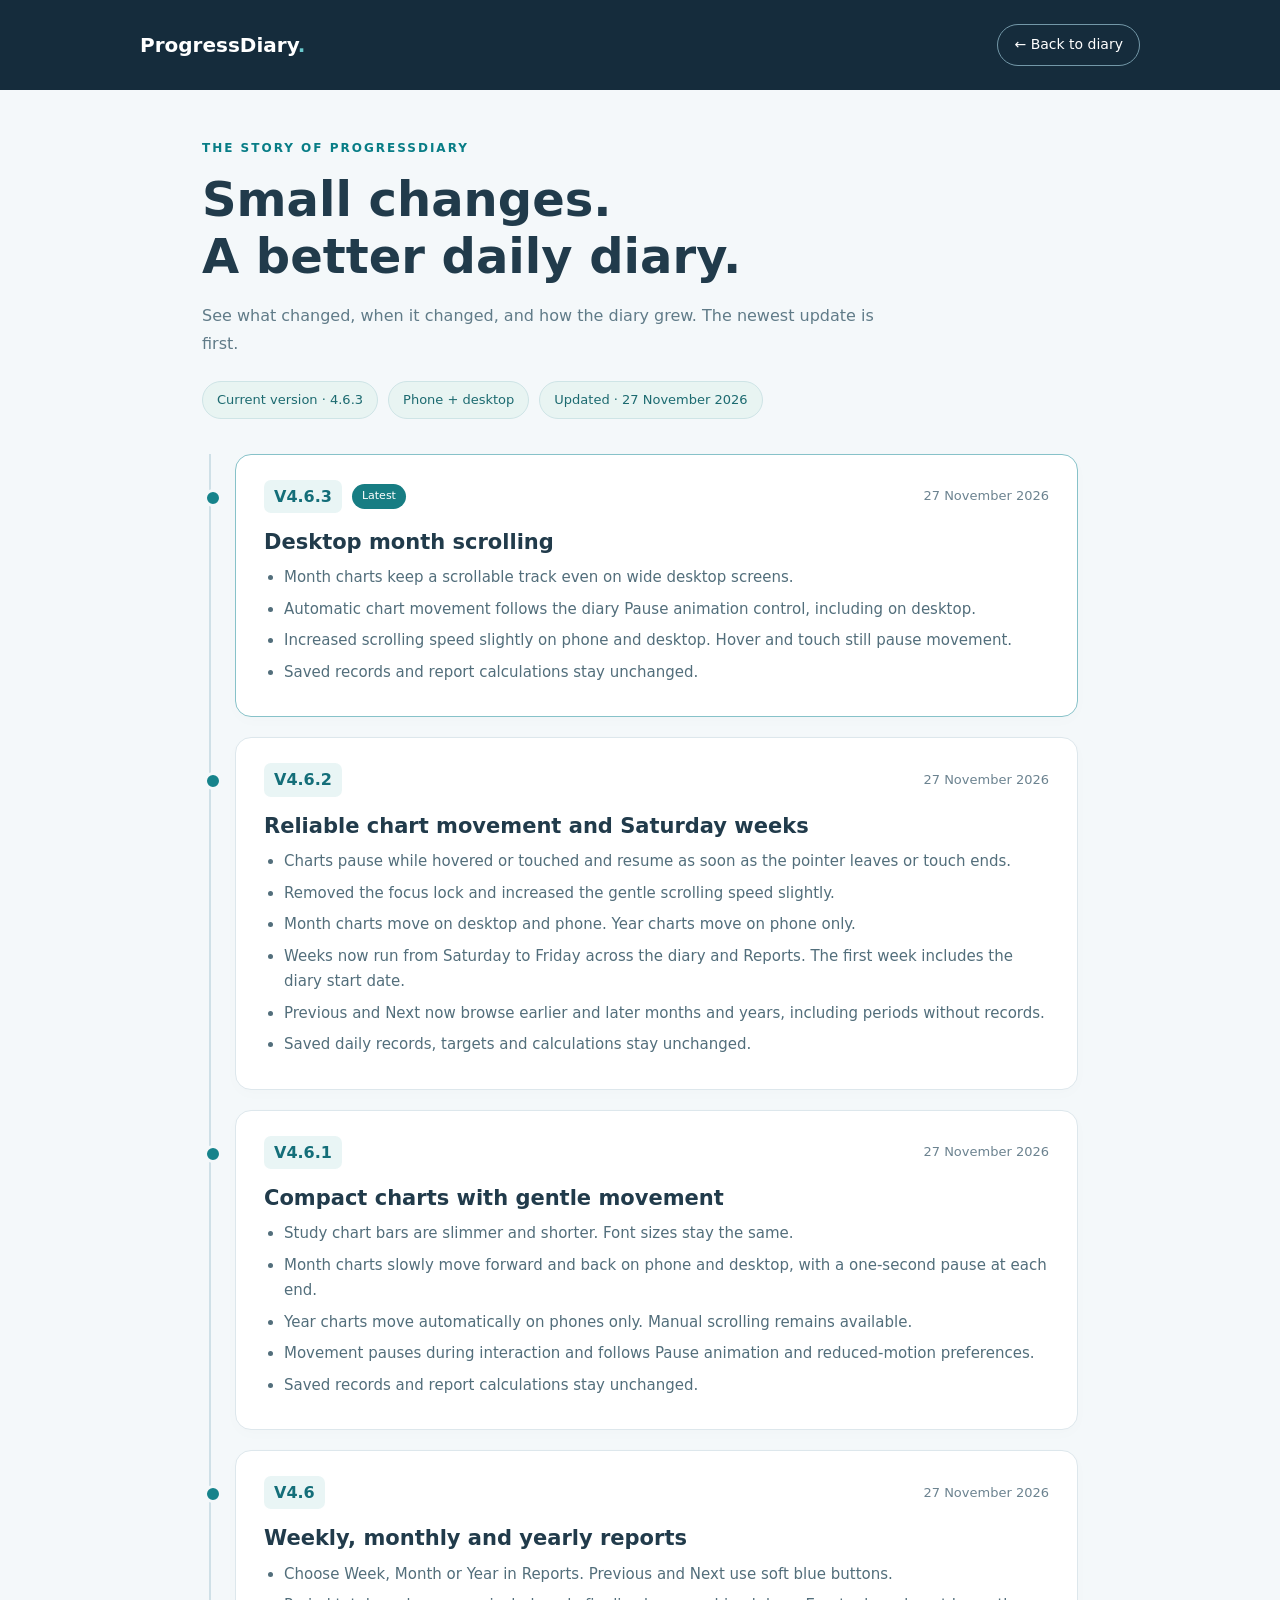
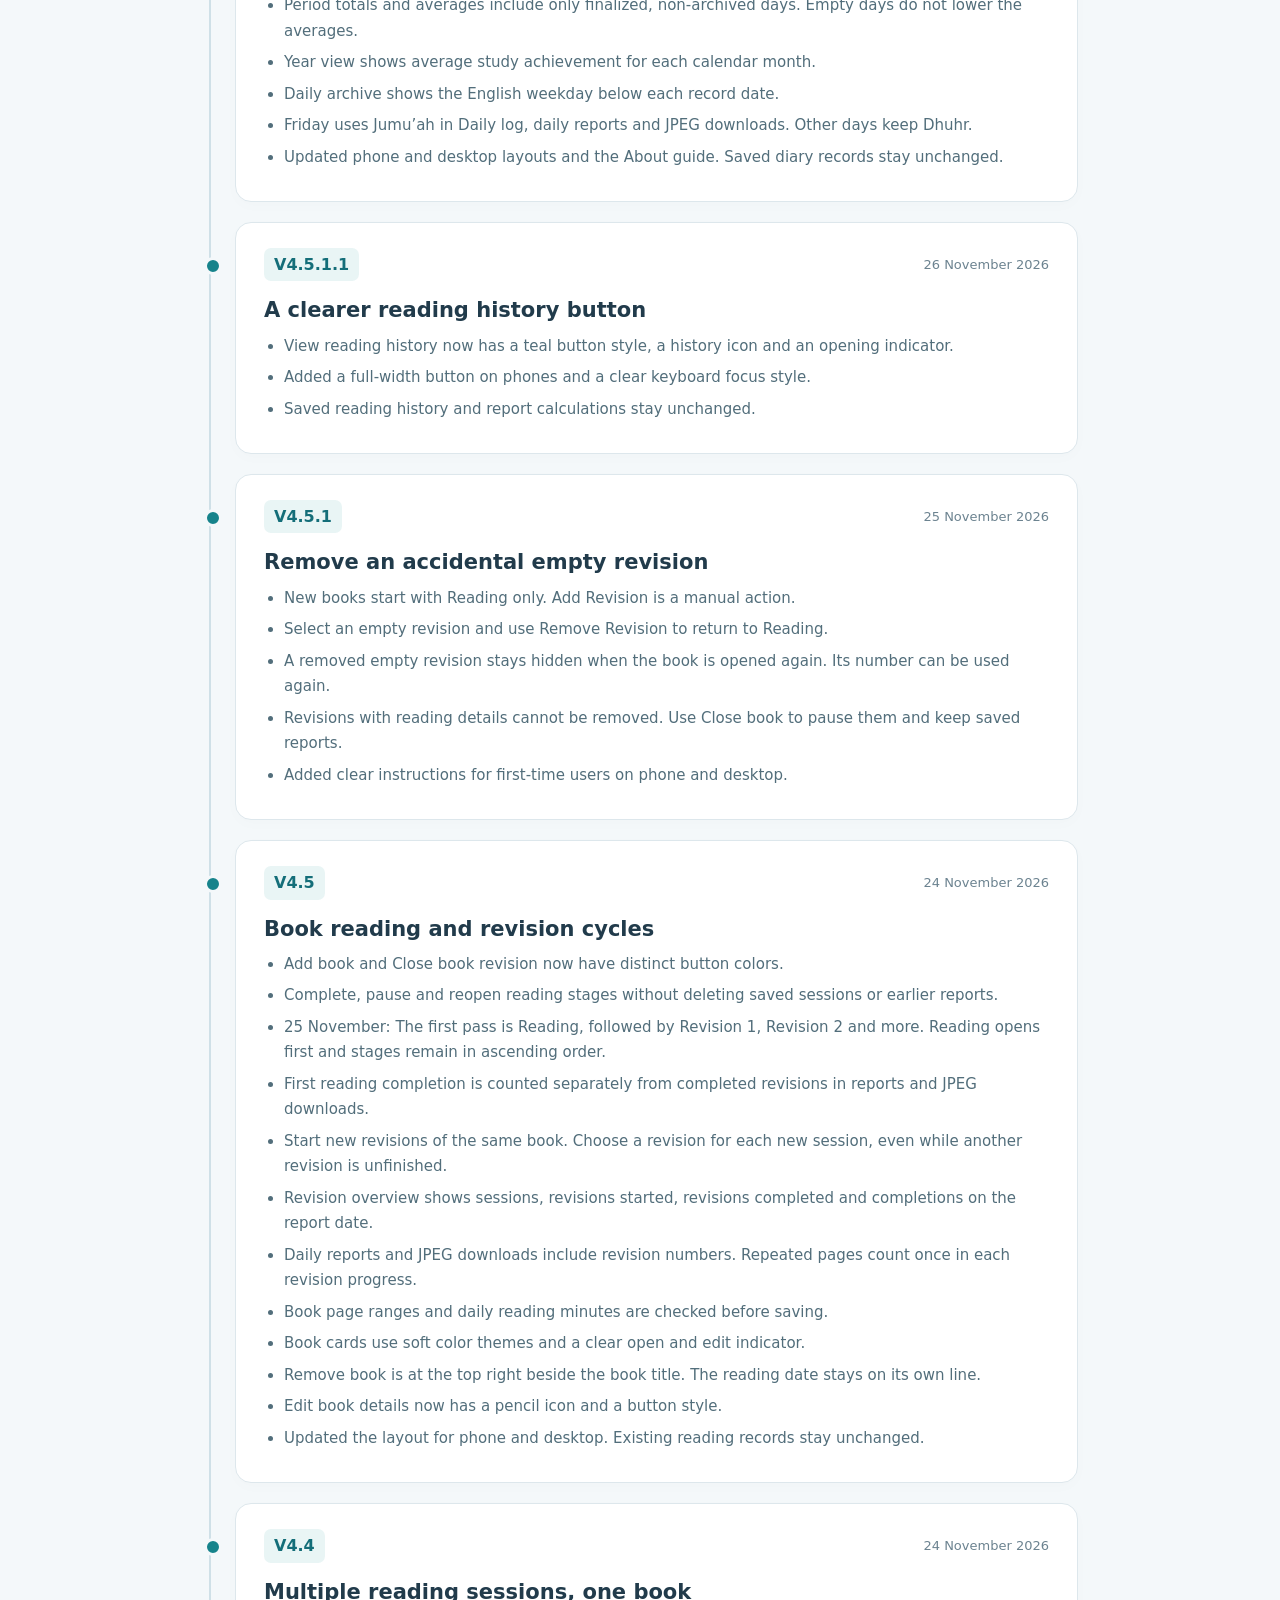
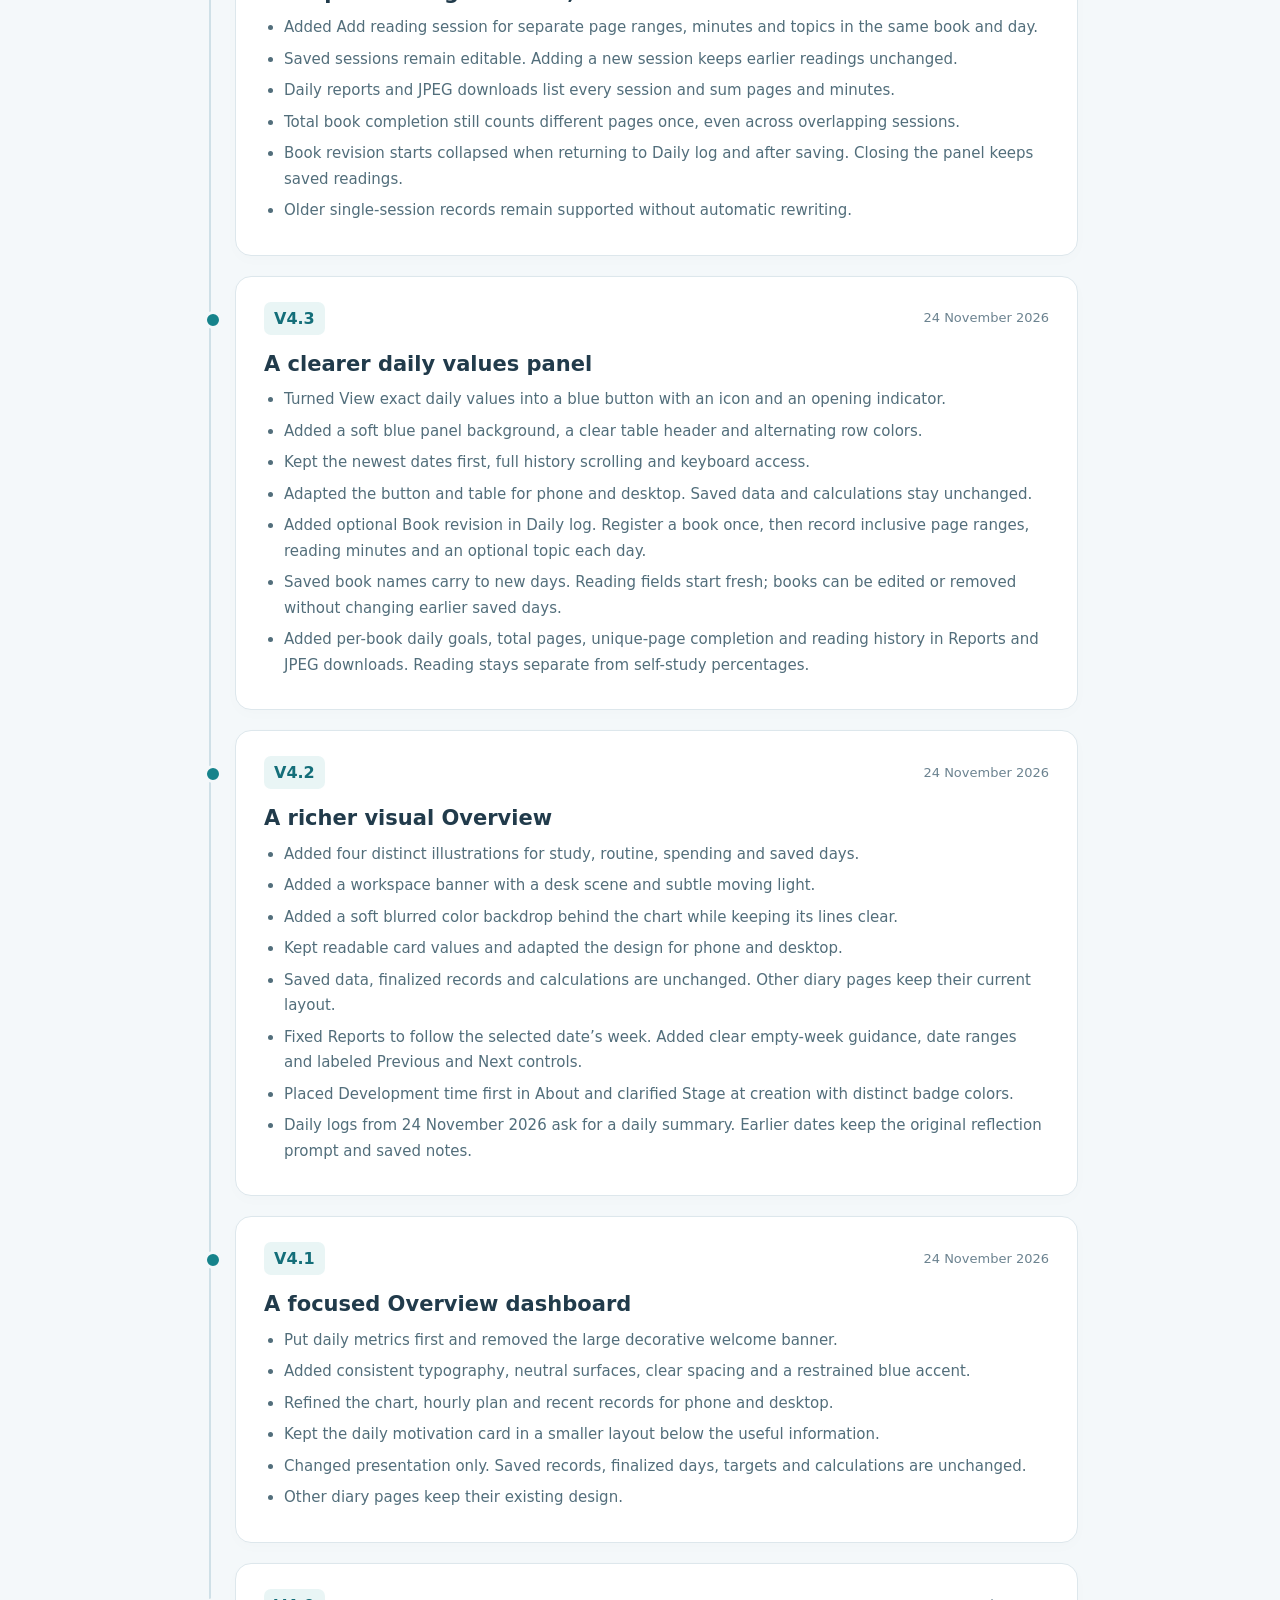
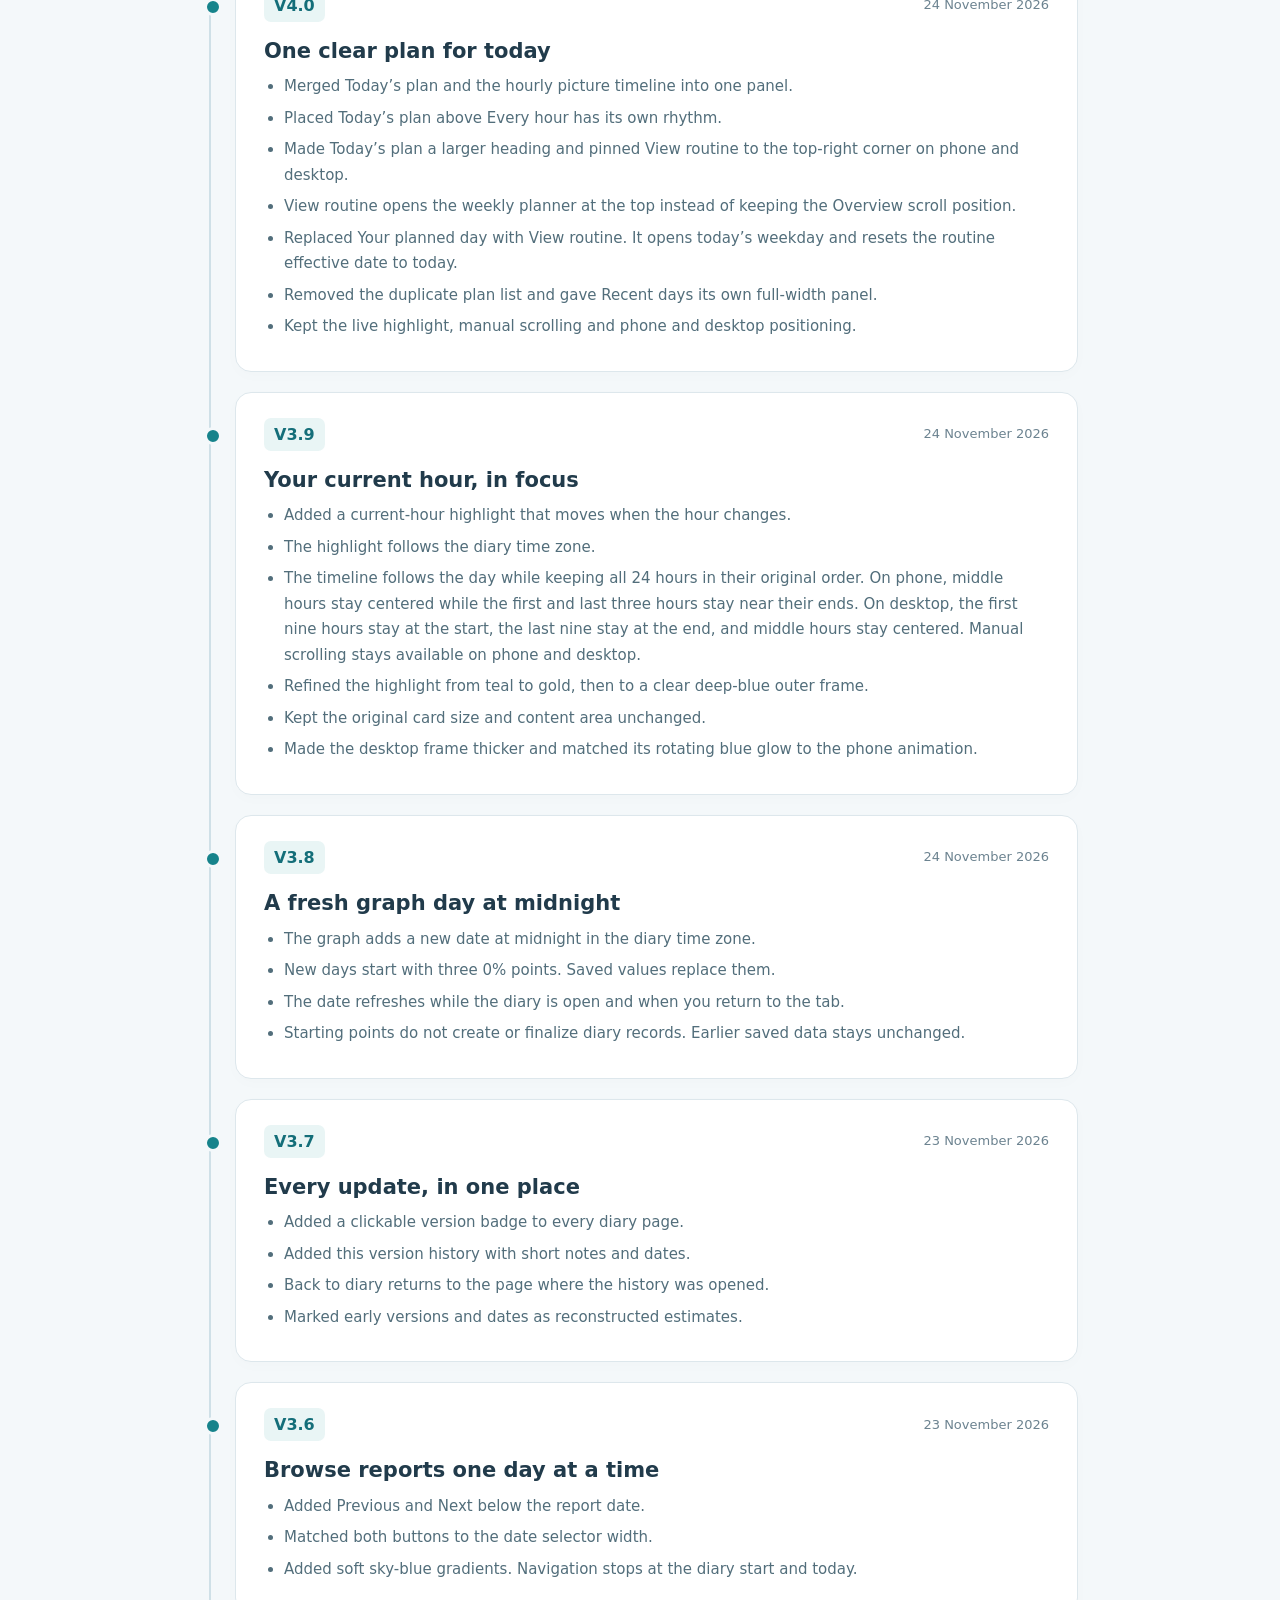
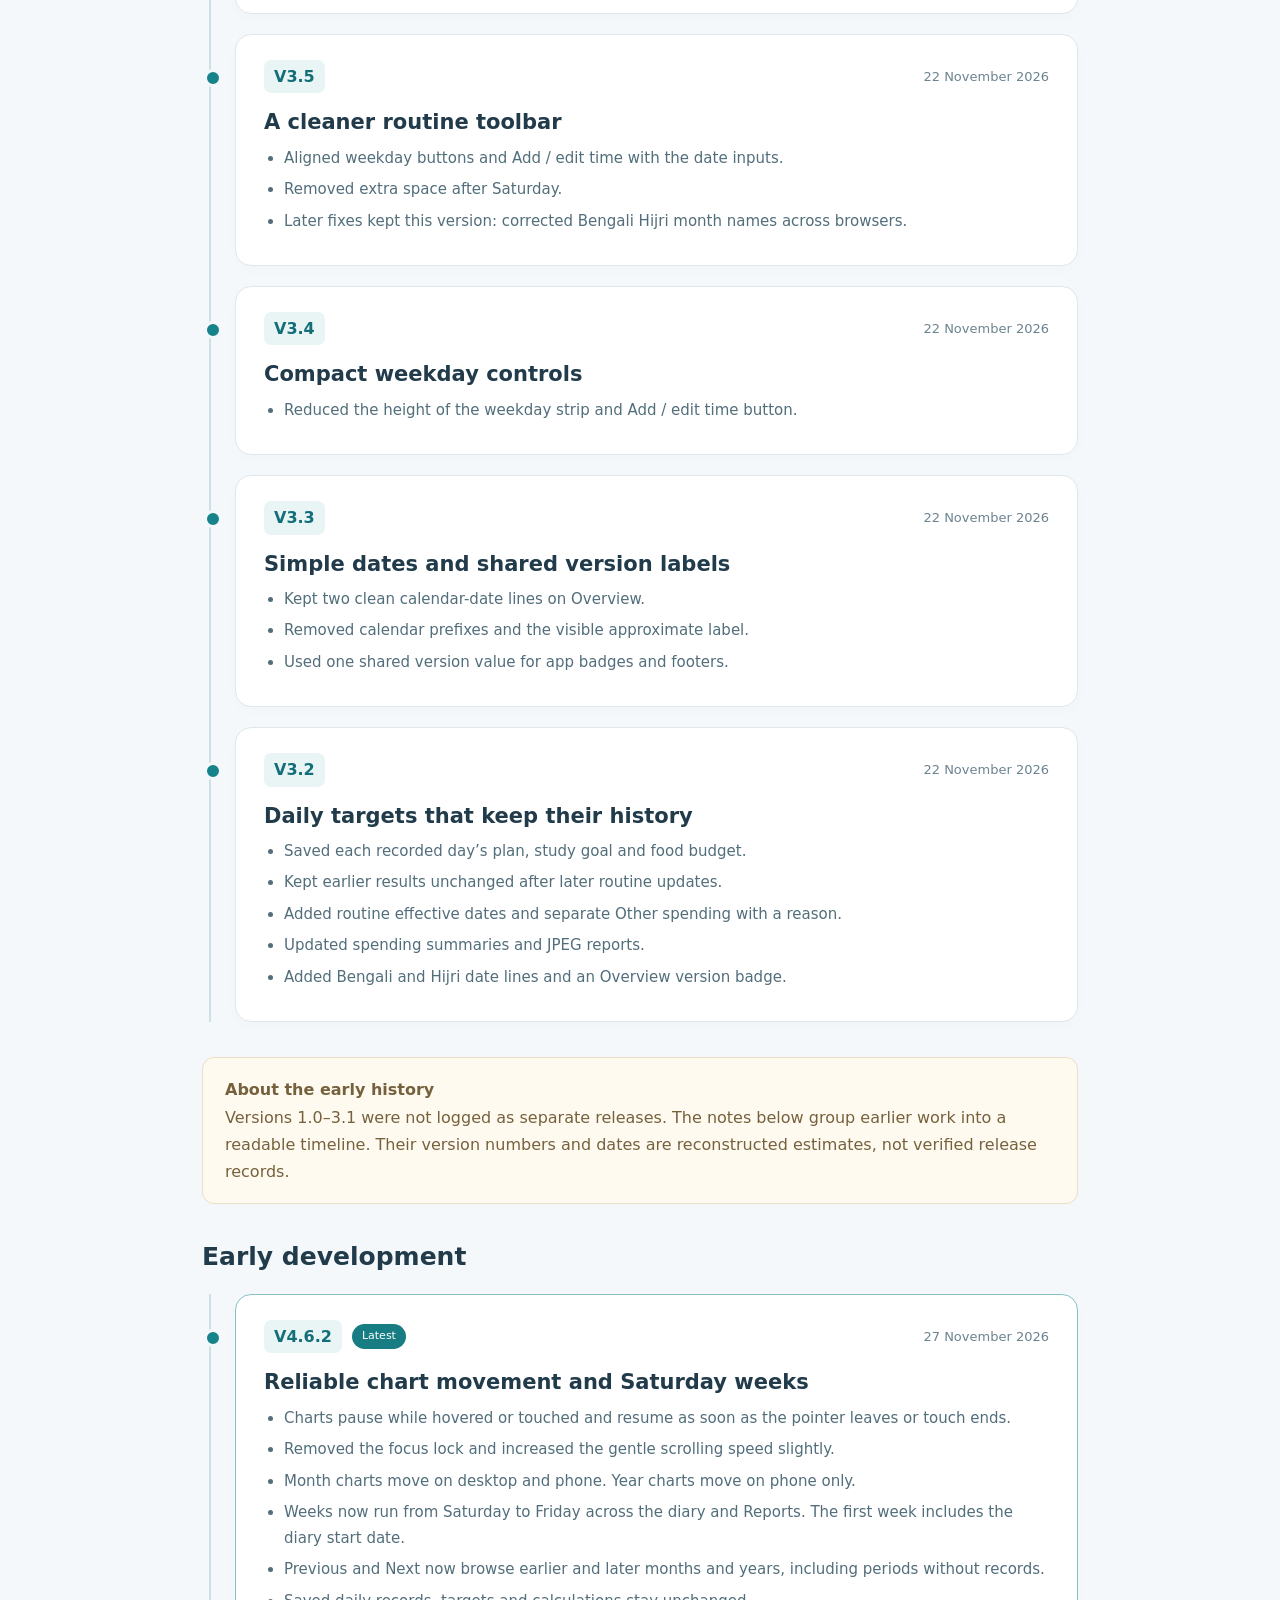
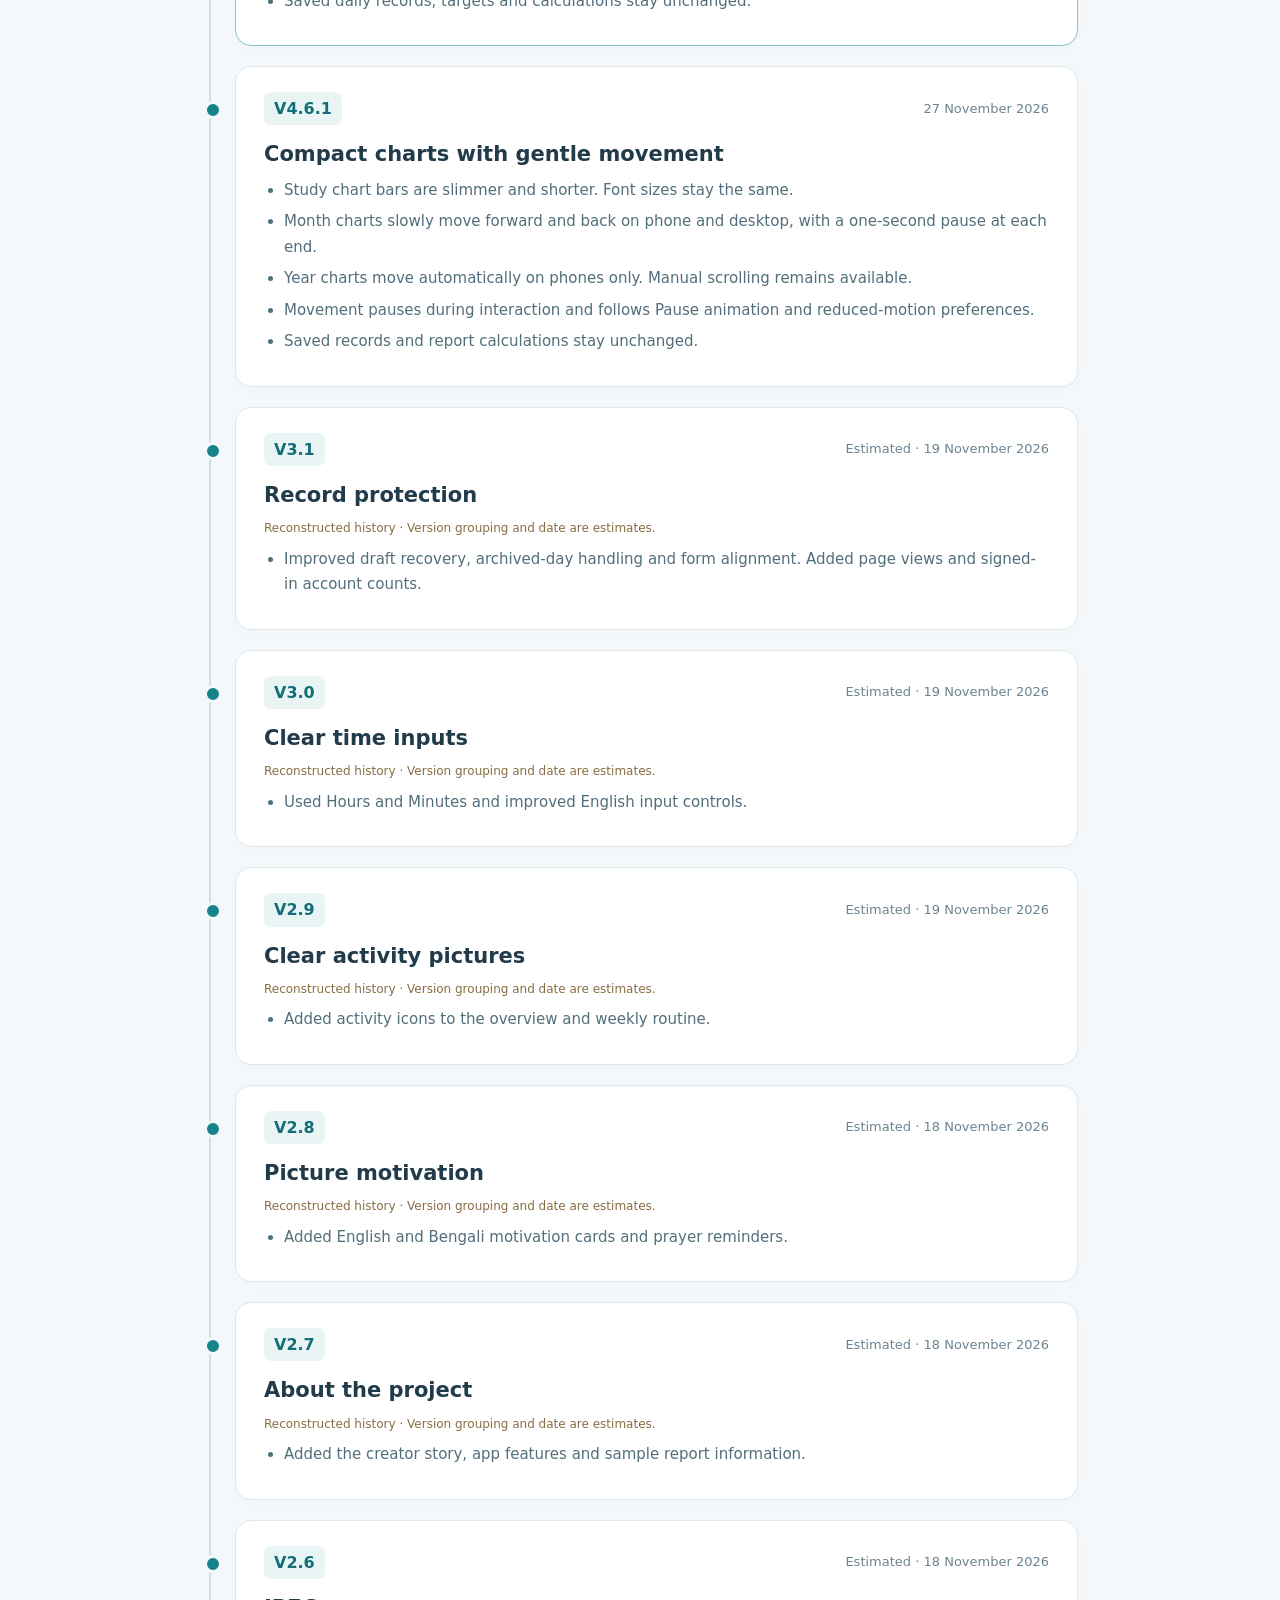
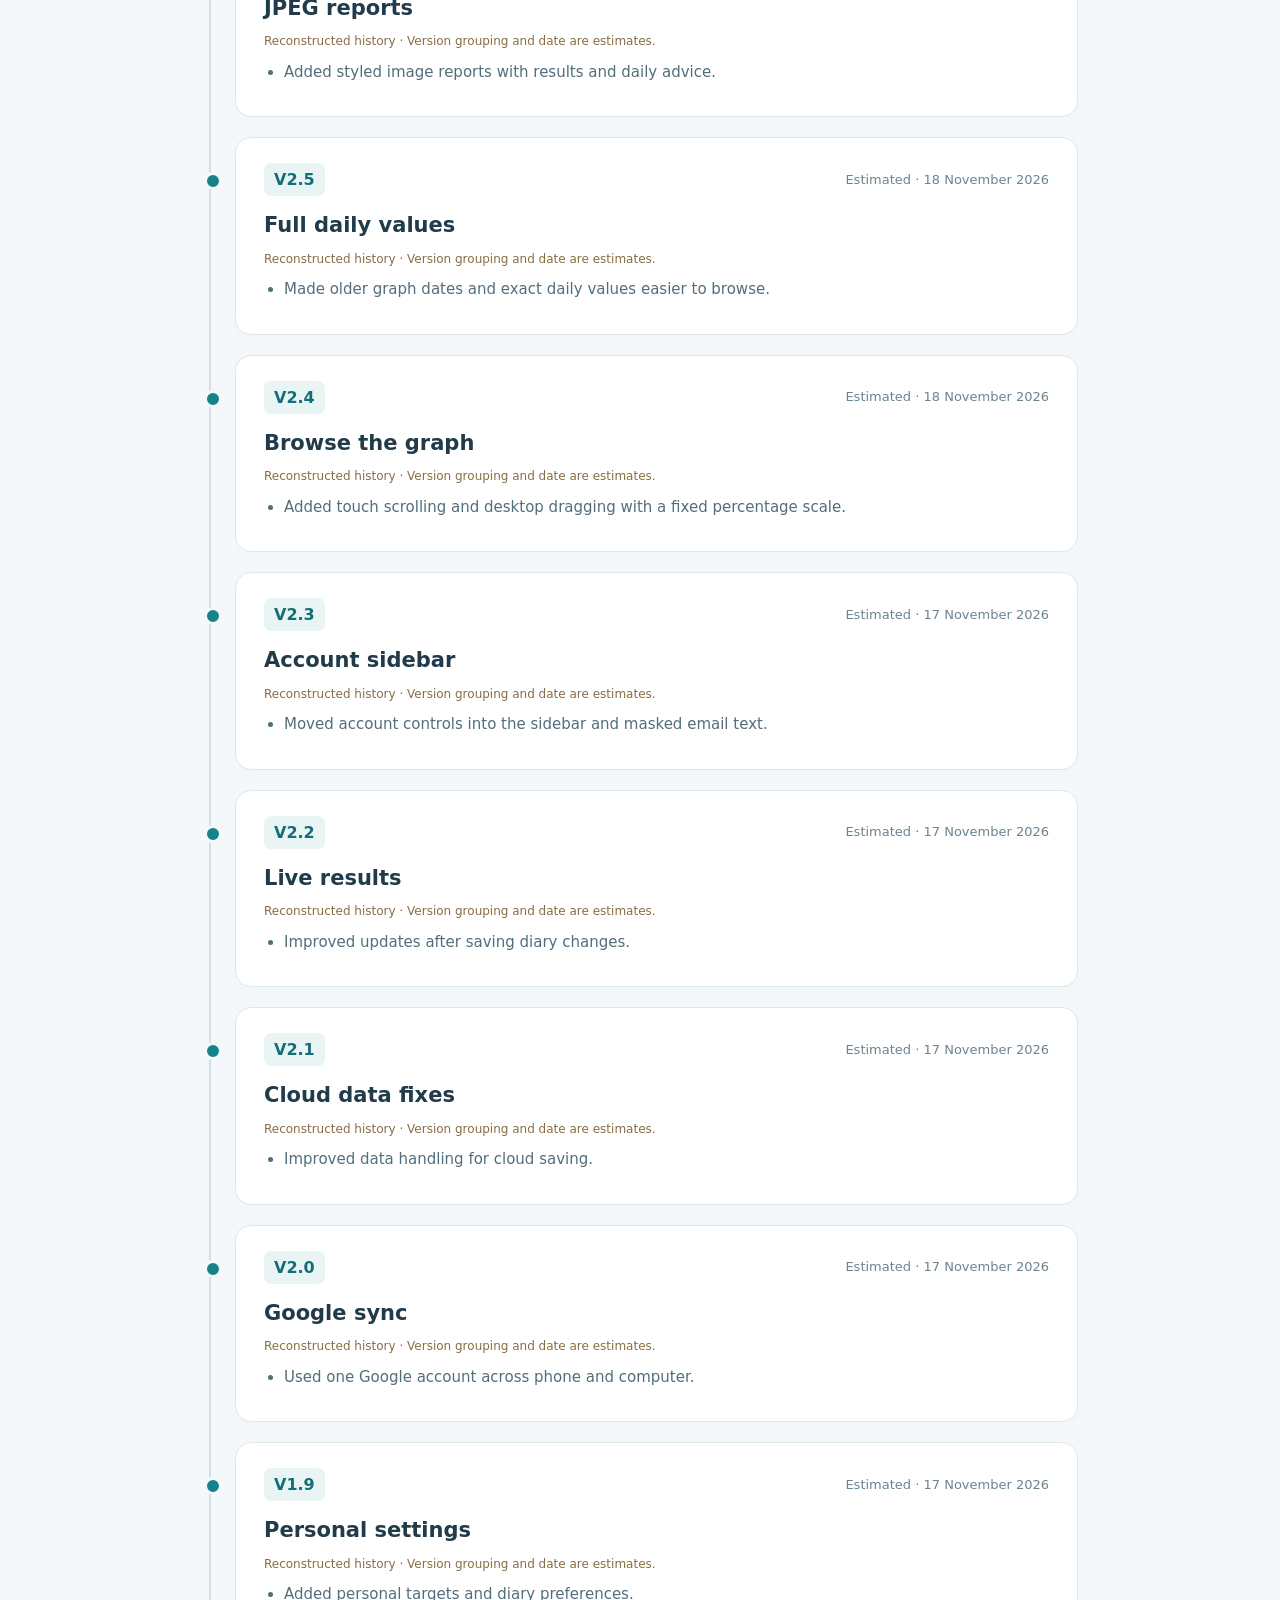
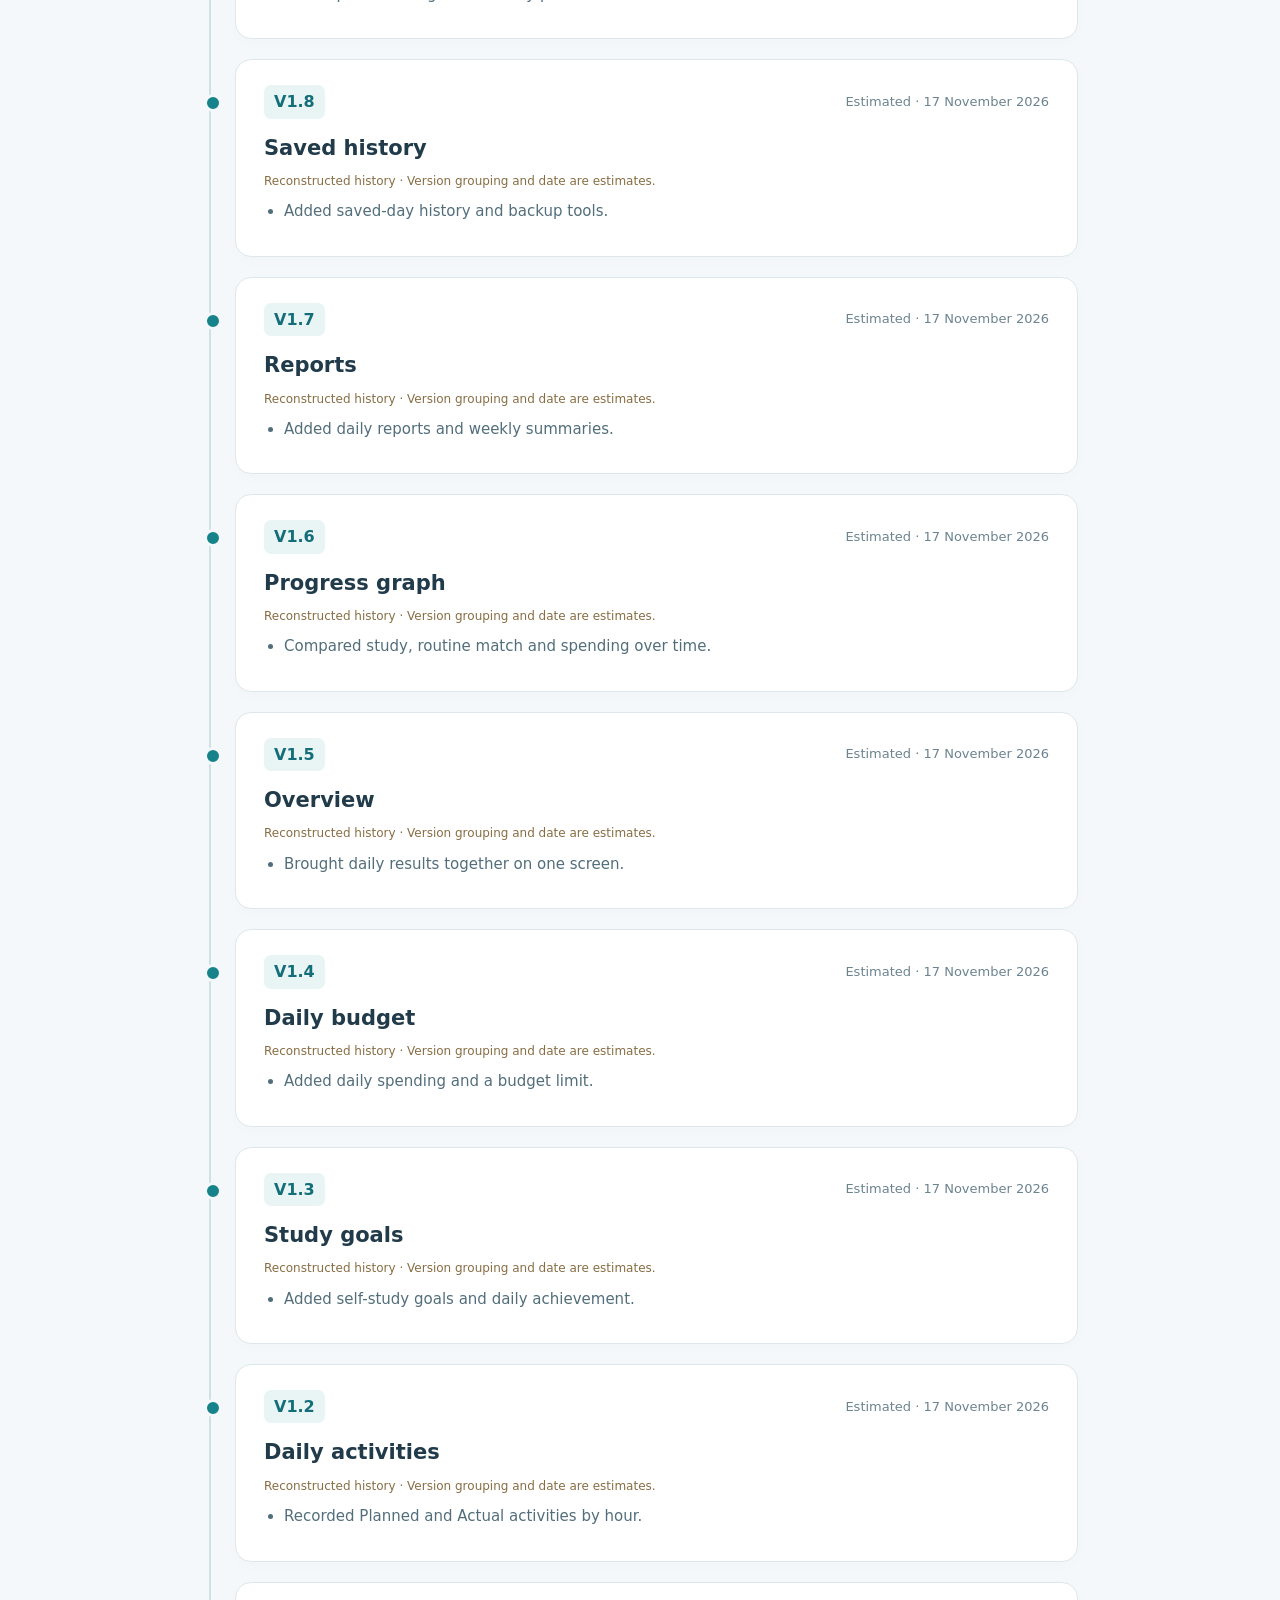
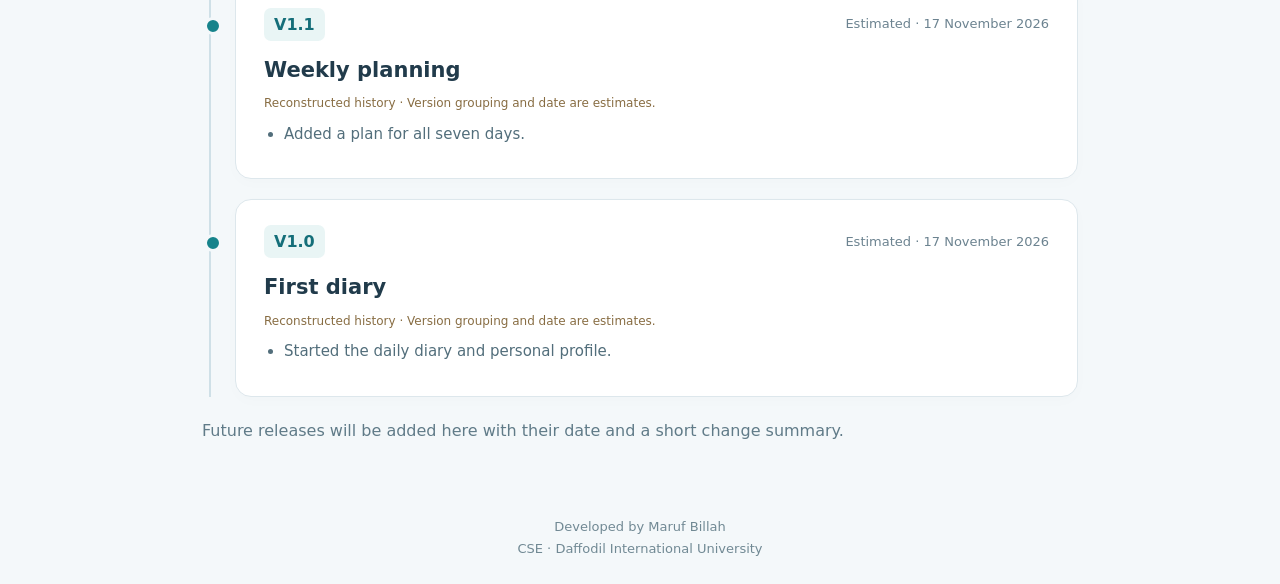
==== commit 6bedac1f: "Release v4.6.3: reliable desktop chart scrolling" ====
--- a/progressdiary-versions.html
+++ b/progressdiary-versions.html
@@ -1,6 +1,6 @@
 <!doctype html><html lang="en" translate="no"><head><meta charset="utf-8"><meta name="viewport" content="width=device-width,initial-scale=1"><meta name="google" content="notranslate"><meta name="theme-color" content="#152c3c"><title>Version history · ProgressDiary</title><link rel="icon" href="./diary-favicon.svg"><style>
 *{box-sizing:border-box}body{margin:0;background:#f4f8fa;color:#213b4b;font:16px/1.7 system-ui,sans-serif}header{background:#152c3c;color:white;padding:24px max(6vw,20px)}nav{display:flex;justify-content:space-between;gap:15px;align-items:center;max-width:1000px;margin:auto}a{color:inherit}nav a{text-decoration:none}nav strong{font-size:20px}.back{border:1px solid #7398a8;border-radius:24px;padding:8px 16px;font-size:14px}main{max-width:920px;margin:48px auto;padding:0 22px}.eyebrow{color:#087d86;font-size:12px;font-weight:700;letter-spacing:2px}h1{font-size:clamp(32px,6vw,48px);line-height:1.18;margin:13px 0 18px}p{color:#607b88}.intro{max-width:680px}.summary{display:flex;gap:10px;flex-wrap:wrap;margin:24px 0 35px}.summary span{padding:7px 14px;border:1px solid #cee4e6;border-radius:30px;background:#e8f4f2;font-size:13px;color:#1c6a70}.timeline{border-left:2px solid #cfe0e7;padding-left:24px;margin-left:7px}.release{position:relative;padding:25px 28px;margin-bottom:20px;background:white;border:1px solid #dde7ec;border-radius:16px;box-shadow:0 4px 15px #173b4d04}.release:before{content:"";position:absolute;left:-32px;top:34px;width:12px;height:12px;background:#16838b;border:3px solid #f4f8fa;border-radius:50%}.release:first-child{border-color:#87c2c9}.meta{display:flex;gap:10px;align-items:center;flex-wrap:wrap}.version{font-weight:700;color:#146e79;background:#e9f5f5;padding:3px 10px;border-radius:7px}.latest{background:#177d83;color:white;font-size:11px;border-radius:20px;padding:3px 10px}.date{font-size:13px;color:#6c8390;margin-left:auto}h2{font-size:21px;line-height:1.4;margin:15px 0 8px}ul{padding-left:20px;margin:8px 0 0}li{margin:6px 0;color:#526e7b;font-size:15px}.source{font-size:12px;margin:7px 0;color:#886d43}.early-note{padding:18px 22px;border:1px solid #eadfc7;background:#fffaf0;border-radius:12px;margin:35px 0 22px;color:#76613d}footer{text-align:center;padding:24px;font-size:13px;color:#718994}.section-title{font-size:25px;margin:35px 0 20px}a:focus-visible{outline:3px solid #59b5ce;outline-offset:4px}@media(max-width:600px){main{margin:30px auto;padding:0 16px}.timeline{padding-left:16px;margin-left:4px}.release{padding:20px 18px}.release:before{left:-24px}.date{width:100%;margin-left:0}.back{padding:7px 11px;font-size:12px}nav strong{font-size:17px}li{font-size:14px}}
-</style></head><body><header><nav><a href="./progressdiary.html"><strong>ProgressDiary<span style="color:#69c9cd">.</span></strong></a><a class="back" id="back-to-diary" href="./progressdiary.html">← Back to diary</a></nav></header><main><div class="eyebrow">THE STORY OF PROGRESSDIARY</div><h1>Small changes.<br>A better daily diary.</h1><p class="intro">See what changed, when it changed, and how the diary grew. The newest update is first.</p><div class="summary"><span>Current version · 4.6.2</span><span>Phone + desktop</span><span>Updated · 27 November 2026</span></div><div class="timeline"><article class="release" id="v4-6-2"><div class="meta"><span class="version">V4.6.2</span><span class="latest">Latest</span><span class="date">27 November 2026</span></div><h2>Reliable chart movement and Saturday weeks</h2><ul><li>Charts pause while hovered or touched and resume as soon as the pointer leaves or touch ends.</li><li>Removed the focus lock and increased the gentle scrolling speed slightly.</li><li>Month charts move on desktop and phone. Year charts move on phone only.</li><li>Weeks now run from Saturday to Friday across the diary and Reports. The first week includes the diary start date.</li><li>Previous and Next now browse earlier and later months and years, including periods without records.</li><li>Saved daily records, targets and calculations stay unchanged.</li></ul></article><article class="release" id="v4-6-1"><div class="meta"><span class="version">V4.6.1</span><span class="date">27 November 2026</span></div><h2>Compact charts with gentle movement</h2><ul><li>Study chart bars are slimmer and shorter. Font sizes stay the same.</li><li>Month charts slowly move forward and back on phone and desktop, with a one-second pause at each end.</li><li>Year charts move automatically on phones only. Manual scrolling remains available.</li><li>Movement pauses during interaction and follows Pause animation and reduced-motion preferences.</li><li>Saved records and report calculations stay unchanged.</li></ul></article><article class="release" id="v4-6"><div class="meta"><span class="version">V4.6</span><span class="date">27 November 2026</span></div><h2>Weekly, monthly and yearly reports</h2><ul><li>Choose Week, Month or Year in Reports. Previous and Next use soft blue buttons.</li><li>Period totals and averages include only finalized, non-archived days. Empty days do not lower the averages.</li><li>Year view shows average study achievement for each calendar month.</li><li>Daily archive shows the English weekday below each record date.</li><li>Friday uses Jumu’ah in Daily log, daily reports and JPEG downloads. Other days keep Dhuhr.</li><li>Updated phone and desktop layouts and the About guide. Saved diary records stay unchanged.</li></ul></article><article class="release" id="v4-5-1-1"><div class="meta"><span class="version">V4.5.1.1</span><span class="date">26 November 2026</span></div><h2>A clearer reading history button</h2><ul><li>View reading history now has a teal button style, a history icon and an opening indicator.</li><li>Added a full-width button on phones and a clear keyboard focus style.</li><li>Saved reading history and report calculations stay unchanged.</li></ul></article><article class="release" id="v4-5-1"><div class="meta"><span class="version">V4.5.1</span><span class="date">25 November 2026</span></div><h2>Remove an accidental empty revision</h2><ul><li>New books start with Reading only. Add Revision is a manual action.</li><li>Select an empty revision and use Remove Revision to return to Reading.</li><li>A removed empty revision stays hidden when the book is opened again. Its number can be used again.</li><li>Revisions with reading details cannot be removed. Use Close book to pause them and keep saved reports.</li><li>Added clear instructions for first-time users on phone and desktop.</li></ul></article><article class="release" id="v4-5"><div class="meta"><span class="version">V4.5</span><span class="date">24 November 2026</span></div><h2>Book reading and revision cycles</h2><ul><li>Add book and Close book revision now have distinct button colors.</li><li>Complete, pause and reopen reading stages without deleting saved sessions or earlier reports.</li><li>25 November: The first pass is Reading, followed by Revision 1, Revision 2 and more. Reading opens first and stages remain in ascending order.</li><li>First reading completion is counted separately from completed revisions in reports and JPEG downloads.</li><li>Start new revisions of the same book. Choose a revision for each new session, even while another revision is unfinished.</li><li>Revision overview shows sessions, revisions started, revisions completed and completions on the report date.</li><li>Daily reports and JPEG downloads include revision numbers. Repeated pages count once in each revision progress.</li><li>Book page ranges and daily reading minutes are checked before saving.</li><li>Book cards use soft color themes and a clear open and edit indicator.</li><li>Remove book is at the top right beside the book title. The reading date stays on its own line.</li><li>Edit book details now has a pencil icon and a button style.</li><li>Updated the layout for phone and desktop. Existing reading records stay unchanged.</li></ul></article><article class="release" id="v4-4"><div class="meta"><span class="version">V4.4</span><span class="date">24 November 2026</span></div><h2>Multiple reading sessions, one book</h2><ul><li>Added Add reading session for separate page ranges, minutes and topics in the same book and day.</li><li>Saved sessions remain editable. Adding a new session keeps earlier readings unchanged.</li><li>Daily reports and JPEG downloads list every session and sum pages and minutes.</li><li>Total book completion still counts different pages once, even across overlapping sessions.</li><li>Book revision starts collapsed when returning to Daily log and after saving. Closing the panel keeps saved readings.</li><li>Older single-session records remain supported without automatic rewriting.</li></ul></article><article class="release" id="v4-3"><div class="meta"><span class="version">V4.3</span><span class="date">24 November 2026</span></div><h2>A clearer daily values panel</h2><ul><li>Turned View exact daily values into a blue button with an icon and an opening indicator.</li><li>Added a soft blue panel background, a clear table header and alternating row colors.</li><li>Kept the newest dates first, full history scrolling and keyboard access.</li><li>Adapted the button and table for phone and desktop. Saved data and calculations stay unchanged.</li><li>Added optional Book revision in Daily log. Register a book once, then record inclusive page ranges, reading minutes and an optional topic each day.</li><li>Saved book names carry to new days. Reading fields start fresh; books can be edited or removed without changing earlier saved days.</li><li>Added per-book daily goals, total pages, unique-page completion and reading history in Reports and JPEG downloads. Reading stays separate from self-study percentages.</li></ul></article><article class="release" id="v4-2"><div class="meta"><span class="version">V4.2</span><span class="date">24 November 2026</span></div><h2>A richer visual Overview</h2><ul><li>Added four distinct illustrations for study, routine, spending and saved days.</li><li>Added a workspace banner with a desk scene and subtle moving light.</li><li>Added a soft blurred color backdrop behind the chart while keeping its lines clear.</li><li>Kept readable card values and adapted the design for phone and desktop.</li><li>Saved data, finalized records and calculations are unchanged. Other diary pages keep their current layout.</li><li>Fixed Reports to follow the selected date’s week. Added clear empty-week guidance, date ranges and labeled Previous and Next controls.</li><li>Placed Development time first in About and clarified Stage at creation with distinct badge colors.</li><li>Daily logs from 24 November 2026 ask for a daily summary. Earlier dates keep the original reflection prompt and saved notes.</li></ul></article><article class="release" id="v4-1"><div class="meta"><span class="version">V4.1</span><span class="date">24 November 2026</span></div><h2>A focused Overview dashboard</h2><ul><li>Put daily metrics first and removed the large decorative welcome banner.</li><li>Added consistent typography, neutral surfaces, clear spacing and a restrained blue accent.</li><li>Refined the chart, hourly plan and recent records for phone and desktop.</li><li>Kept the daily motivation card in a smaller layout below the useful information.</li><li>Changed presentation only. Saved records, finalized days, targets and calculations are unchanged.</li><li>Other diary pages keep their existing design.</li></ul></article><article class="release" id="v4-0"><div class="meta"><span class="version">V4.0</span><span class="date">24 November 2026</span></div><h2>One clear plan for today</h2><ul><li>Merged Today’s plan and the hourly picture timeline into one panel.</li><li>Placed Today’s plan above Every hour has its own rhythm.</li><li>Made Today’s plan a larger heading and pinned View routine to the top-right corner on phone and desktop.</li><li>View routine opens the weekly planner at the top instead of keeping the Overview scroll position.</li><li>Replaced Your planned day with View routine. It opens today’s weekday and resets the routine effective date to today.</li><li>Removed the duplicate plan list and gave Recent days its own full-width panel.</li><li>Kept the live highlight, manual scrolling and phone and desktop positioning.</li></ul></article><article class="release" id="v3-9"><div class="meta"><span class="version">V3.9</span><span class="date">24 November 2026</span></div><h2>Your current hour, in focus</h2><ul><li>Added a current-hour highlight that moves when the hour changes.</li><li>The highlight follows the diary time zone.</li><li>The timeline follows the day while keeping all 24 hours in their original order. On phone, middle hours stay centered while the first and last three hours stay near their ends. On desktop, the first nine hours stay at the start, the last nine stay at the end, and middle hours stay centered. Manual scrolling stays available on phone and desktop.</li><li>Refined the highlight from teal to gold, then to a clear deep-blue outer frame.</li><li>Kept the original card size and content area unchanged.</li><li>Made the desktop frame thicker and matched its rotating blue glow to the phone animation.</li></ul></article><article class="release" id="v3-8"><div class="meta"><span class="version">V3.8</span><span class="date">24 November 2026</span></div><h2>A fresh graph day at midnight</h2><ul><li>The graph adds a new date at midnight in the diary time zone.</li><li>New days start with three 0% points. Saved values replace them.</li><li>The date refreshes while the diary is open and when you return to the tab.</li><li>Starting points do not create or finalize diary records. Earlier saved data stays unchanged.</li></ul></article><article class="release" id="v3-7"><div class="meta"><span class="version">V3.7</span><span class="date">23 November 2026</span></div><h2>Every update, in one place</h2><ul><li>Added a clickable version badge to every diary page.</li><li>Added this version history with short notes and dates.</li><li>Back to diary returns to the page where the history was opened.</li><li>Marked early versions and dates as reconstructed estimates.</li></ul></article><article class="release" id="v3-6"><div class="meta"><span class="version">V3.6</span><span class="date">23 November 2026</span></div><h2>Browse reports one day at a time</h2><ul><li>Added Previous and Next below the report date.</li><li>Matched both buttons to the date selector width.</li><li>Added soft sky-blue gradients. Navigation stops at the diary start and today.</li></ul></article><article class="release" id="v3-5"><div class="meta"><span class="version">V3.5</span><span class="date">22 November 2026</span></div><h2>A cleaner routine toolbar</h2><ul><li>Aligned weekday buttons and Add / edit time with the date inputs.</li><li>Removed extra space after Saturday.</li><li>Later fixes kept this version: corrected Bengali Hijri month names across browsers.</li></ul></article><article class="release" id="v3-4"><div class="meta"><span class="version">V3.4</span><span class="date">22 November 2026</span></div><h2>Compact weekday controls</h2><ul><li>Reduced the height of the weekday strip and Add / edit time button.</li></ul></article><article class="release" id="v3-3"><div class="meta"><span class="version">V3.3</span><span class="date">22 November 2026</span></div><h2>Simple dates and shared version labels</h2><ul><li>Kept two clean calendar-date lines on Overview.</li><li>Removed calendar prefixes and the visible approximate label.</li><li>Used one shared version value for app badges and footers.</li></ul></article><article class="release" id="v3-2"><div class="meta"><span class="version">V3.2</span><span class="date">22 November 2026</span></div><h2>Daily targets that keep their history</h2><ul><li>Saved each recorded day’s plan, study goal and food budget.</li><li>Kept earlier results unchanged after later routine updates.</li><li>Added routine effective dates and separate Other spending with a reason.</li><li>Updated spending summaries and JPEG reports.</li><li>Added Bengali and Hijri date lines and an Overview version badge.</li></ul></article></div><div class="early-note"><strong>About the early history</strong><br>Versions 1.0–3.1 were not logged as separate releases. The notes below group earlier work into a readable timeline. Their version numbers and dates are reconstructed estimates, not verified release records.</div><h2 class="section-title">Early development</h2><div class="timeline"><article class="release" id="v4-6-2"><div class="meta"><span class="version">V4.6.2</span><span class="latest">Latest</span><span class="date">27 November 2026</span></div><h2>Reliable chart movement and Saturday weeks</h2><ul><li>Charts pause while hovered or touched and resume as soon as the pointer leaves or touch ends.</li><li>Removed the focus lock and increased the gentle scrolling speed slightly.</li><li>Month charts move on desktop and phone. Year charts move on phone only.</li><li>Weeks now run from Saturday to Friday across the diary and Reports. The first week includes the diary start date.</li><li>Previous and Next now browse earlier and later months and years, including periods without records.</li><li>Saved daily records, targets and calculations stay unchanged.</li></ul></article><article class="release" id="v4-6-1"><div class="meta"><span class="version">V4.6.1</span><span class="date">27 November 2026</span></div><h2>Compact charts with gentle movement</h2><ul><li>Study chart bars are slimmer and shorter. Font sizes stay the same.</li><li>Month charts slowly move forward and back on phone and desktop, with a one-second pause at each end.</li><li>Year charts move automatically on phones only. Manual scrolling remains available.</li><li>Movement pauses during interaction and follows Pause animation and reduced-motion preferences.</li><li>Saved records and report calculations stay unchanged.</li></ul></article><article class="release" id="v3-1"><div class="meta"><span class="version">V3.1</span><span class="date">Estimated · 19 November 2026</span></div><h2>Record protection</h2><p class="source">Reconstructed history · Version grouping and date are estimates.</p><ul><li>Improved draft recovery, archived-day handling and form alignment. Added page views and signed-in account counts.</li></ul></article><article class="release" id="v3-0"><div class="meta"><span class="version">V3.0</span><span class="date">Estimated · 19 November 2026</span></div><h2>Clear time inputs</h2><p class="source">Reconstructed history · Version grouping and date are estimates.</p><ul><li>Used Hours and Minutes and improved English input controls.</li></ul></article><article class="release" id="v2-9"><div class="meta"><span class="version">V2.9</span><span class="date">Estimated · 19 November 2026</span></div><h2>Clear activity pictures</h2><p class="source">Reconstructed history · Version grouping and date are estimates.</p><ul><li>Added activity icons to the overview and weekly routine.</li></ul></article><article class="release" id="v2-8"><div class="meta"><span class="version">V2.8</span><span class="date">Estimated · 18 November 2026</span></div><h2>Picture motivation</h2><p class="source">Reconstructed history · Version grouping and date are estimates.</p><ul><li>Added English and Bengali motivation cards and prayer reminders.</li></ul></article><article class="release" id="v2-7"><div class="meta"><span class="version">V2.7</span><span class="date">Estimated · 18 November 2026</span></div><h2>About the project</h2><p class="source">Reconstructed history · Version grouping and date are estimates.</p><ul><li>Added the creator story, app features and sample report information.</li></ul></article><article class="release" id="v2-6"><div class="meta"><span class="version">V2.6</span><span class="date">Estimated · 18 November 2026</span></div><h2>JPEG reports</h2><p class="source">Reconstructed history · Version grouping and date are estimates.</p><ul><li>Added styled image reports with results and daily advice.</li></ul></article><article class="release" id="v2-5"><div class="meta"><span class="version">V2.5</span><span class="date">Estimated · 18 November 2026</span></div><h2>Full daily values</h2><p class="source">Reconstructed history · Version grouping and date are estimates.</p><ul><li>Made older graph dates and exact daily values easier to browse.</li></ul></article><article class="release" id="v2-4"><div class="meta"><span class="version">V2.4</span><span class="date">Estimated · 18 November 2026</span></div><h2>Browse the graph</h2><p class="source">Reconstructed history · Version grouping and date are estimates.</p><ul><li>Added touch scrolling and desktop dragging with a fixed percentage scale.</li></ul></article><article class="release" id="v2-3"><div class="meta"><span class="version">V2.3</span><span class="date">Estimated · 17 November 2026</span></div><h2>Account sidebar</h2><p class="source">Reconstructed history · Version grouping and date are estimates.</p><ul><li>Moved account controls into the sidebar and masked email text.</li></ul></article><article class="release" id="v2-2"><div class="meta"><span class="version">V2.2</span><span class="date">Estimated · 17 November 2026</span></div><h2>Live results</h2><p class="source">Reconstructed history · Version grouping and date are estimates.</p><ul><li>Improved updates after saving diary changes.</li></ul></article><article class="release" id="v2-1"><div class="meta"><span class="version">V2.1</span><span class="date">Estimated · 17 November 2026</span></div><h2>Cloud data fixes</h2><p class="source">Reconstructed history · Version grouping and date are estimates.</p><ul><li>Improved data handling for cloud saving.</li></ul></article><article class="release" id="v2-0"><div class="meta"><span class="version">V2.0</span><span class="date">Estimated · 17 November 2026</span></div><h2>Google sync</h2><p class="source">Reconstructed history · Version grouping and date are estimates.</p><ul><li>Used one Google account across phone and computer.</li></ul></article><article class="release" id="v1-9"><div class="meta"><span class="version">V1.9</span><span class="date">Estimated · 17 November 2026</span></div><h2>Personal settings</h2><p class="source">Reconstructed history · Version grouping and date are estimates.</p><ul><li>Added personal targets and diary preferences.</li></ul></article><article class="release" id="v1-8"><div class="meta"><span class="version">V1.8</span><span class="date">Estimated · 17 November 2026</span></div><h2>Saved history</h2><p class="source">Reconstructed history · Version grouping and date are estimates.</p><ul><li>Added saved-day history and backup tools.</li></ul></article><article class="release" id="v1-7"><div class="meta"><span class="version">V1.7</span><span class="date">Estimated · 17 November 2026</span></div><h2>Reports</h2><p class="source">Reconstructed history · Version grouping and date are estimates.</p><ul><li>Added daily reports and weekly summaries.</li></ul></article><article class="release" id="v1-6"><div class="meta"><span class="version">V1.6</span><span class="date">Estimated · 17 November 2026</span></div><h2>Progress graph</h2><p class="source">Reconstructed history · Version grouping and date are estimates.</p><ul><li>Compared study, routine match and spending over time.</li></ul></article><article class="release" id="v1-5"><div class="meta"><span class="version">V1.5</span><span class="date">Estimated · 17 November 2026</span></div><h2>Overview</h2><p class="source">Reconstructed history · Version grouping and date are estimates.</p><ul><li>Brought daily results together on one screen.</li></ul></article><article class="release" id="v1-4"><div class="meta"><span class="version">V1.4</span><span class="date">Estimated · 17 November 2026</span></div><h2>Daily budget</h2><p class="source">Reconstructed history · Version grouping and date are estimates.</p><ul><li>Added daily spending and a budget limit.</li></ul></article><article class="release" id="v1-3"><div class="meta"><span class="version">V1.3</span><span class="date">Estimated · 17 November 2026</span></div><h2>Study goals</h2><p class="source">Reconstructed history · Version grouping and date are estimates.</p><ul><li>Added self-study goals and daily achievement.</li></ul></article><article class="release" id="v1-2"><div class="meta"><span class="version">V1.2</span><span class="date">Estimated · 17 November 2026</span></div><h2>Daily activities</h2><p class="source">Reconstructed history · Version grouping and date are estimates.</p><ul><li>Recorded Planned and Actual activities by hour.</li></ul></article><article class="release" id="v1-1"><div class="meta"><span class="version">V1.1</span><span class="date">Estimated · 17 November 2026</span></div><h2>Weekly planning</h2><p class="source">Reconstructed history · Version grouping and date are estimates.</p><ul><li>Added a plan for all seven days.</li></ul></article><article class="release" id="v1-0"><div class="meta"><span class="version">V1.0</span><span class="date">Estimated · 17 November 2026</span></div><h2>First diary</h2><p class="source">Reconstructed history · Version grouping and date are estimates.</p><ul><li>Started the daily diary and personal profile.</li></ul></article></div><p>Future releases will be added here with their date and a short change summary.</p></main><footer>Developed by Maruf Billah<br>CSE · Daffodil International University</footer><script>(()=>{const from=new URLSearchParams(location.search).get('from'),pages=['Overview','Daily log','Weekly routine','Reports','Motivation','History & backups','Settings','About'],link=document.getElementById('back-to-diary');if(pages.includes(from)){link.href='./progressdiary.html?view='+encodeURIComponent(from);link.setAttribute('aria-label','Back to '+from)}else{link.href='./progressdiary.html';link.setAttribute('aria-label','Back to home')}})();</script></body></html>
+</style></head><body><header><nav><a href="./progressdiary.html"><strong>ProgressDiary<span style="color:#69c9cd">.</span></strong></a><a class="back" id="back-to-diary" href="./progressdiary.html">← Back to diary</a></nav></header><main><div class="eyebrow">THE STORY OF PROGRESSDIARY</div><h1>Small changes.<br>A better daily diary.</h1><p class="intro">See what changed, when it changed, and how the diary grew. The newest update is first.</p><div class="summary"><span>Current version · 4.6.3</span><span>Phone + desktop</span><span>Updated · 27 November 2026</span></div><div class="timeline"><article class="release" id="v4-6-3"><div class="meta"><span class="version">V4.6.3</span><span class="latest">Latest</span><span class="date">27 November 2026</span></div><h2>Desktop month scrolling</h2><ul><li>Month charts keep a scrollable track even on wide desktop screens.</li><li>Automatic chart movement follows the diary Pause animation control, including on desktop.</li><li>Increased scrolling speed slightly on phone and desktop. Hover and touch still pause movement.</li><li>Saved records and report calculations stay unchanged.</li></ul></article><article class="release" id="v4-6-2"><div class="meta"><span class="version">V4.6.2</span><span class="date">27 November 2026</span></div><h2>Reliable chart movement and Saturday weeks</h2><ul><li>Charts pause while hovered or touched and resume as soon as the pointer leaves or touch ends.</li><li>Removed the focus lock and increased the gentle scrolling speed slightly.</li><li>Month charts move on desktop and phone. Year charts move on phone only.</li><li>Weeks now run from Saturday to Friday across the diary and Reports. The first week includes the diary start date.</li><li>Previous and Next now browse earlier and later months and years, including periods without records.</li><li>Saved daily records, targets and calculations stay unchanged.</li></ul></article><article class="release" id="v4-6-1"><div class="meta"><span class="version">V4.6.1</span><span class="date">27 November 2026</span></div><h2>Compact charts with gentle movement</h2><ul><li>Study chart bars are slimmer and shorter. Font sizes stay the same.</li><li>Month charts slowly move forward and back on phone and desktop, with a one-second pause at each end.</li><li>Year charts move automatically on phones only. Manual scrolling remains available.</li><li>Movement pauses during interaction and follows Pause animation and reduced-motion preferences.</li><li>Saved records and report calculations stay unchanged.</li></ul></article><article class="release" id="v4-6"><div class="meta"><span class="version">V4.6</span><span class="date">27 November 2026</span></div><h2>Weekly, monthly and yearly reports</h2><ul><li>Choose Week, Month or Year in Reports. Previous and Next use soft blue buttons.</li><li>Period totals and averages include only finalized, non-archived days. Empty days do not lower the averages.</li><li>Year view shows average study achievement for each calendar month.</li><li>Daily archive shows the English weekday below each record date.</li><li>Friday uses Jumu’ah in Daily log, daily reports and JPEG downloads. Other days keep Dhuhr.</li><li>Updated phone and desktop layouts and the About guide. Saved diary records stay unchanged.</li></ul></article><article class="release" id="v4-5-1-1"><div class="meta"><span class="version">V4.5.1.1</span><span class="date">26 November 2026</span></div><h2>A clearer reading history button</h2><ul><li>View reading history now has a teal button style, a history icon and an opening indicator.</li><li>Added a full-width button on phones and a clear keyboard focus style.</li><li>Saved reading history and report calculations stay unchanged.</li></ul></article><article class="release" id="v4-5-1"><div class="meta"><span class="version">V4.5.1</span><span class="date">25 November 2026</span></div><h2>Remove an accidental empty revision</h2><ul><li>New books start with Reading only. Add Revision is a manual action.</li><li>Select an empty revision and use Remove Revision to return to Reading.</li><li>A removed empty revision stays hidden when the book is opened again. Its number can be used again.</li><li>Revisions with reading details cannot be removed. Use Close book to pause them and keep saved reports.</li><li>Added clear instructions for first-time users on phone and desktop.</li></ul></article><article class="release" id="v4-5"><div class="meta"><span class="version">V4.5</span><span class="date">24 November 2026</span></div><h2>Book reading and revision cycles</h2><ul><li>Add book and Close book revision now have distinct button colors.</li><li>Complete, pause and reopen reading stages without deleting saved sessions or earlier reports.</li><li>25 November: The first pass is Reading, followed by Revision 1, Revision 2 and more. Reading opens first and stages remain in ascending order.</li><li>First reading completion is counted separately from completed revisions in reports and JPEG downloads.</li><li>Start new revisions of the same book. Choose a revision for each new session, even while another revision is unfinished.</li><li>Revision overview shows sessions, revisions started, revisions completed and completions on the report date.</li><li>Daily reports and JPEG downloads include revision numbers. Repeated pages count once in each revision progress.</li><li>Book page ranges and daily reading minutes are checked before saving.</li><li>Book cards use soft color themes and a clear open and edit indicator.</li><li>Remove book is at the top right beside the book title. The reading date stays on its own line.</li><li>Edit book details now has a pencil icon and a button style.</li><li>Updated the layout for phone and desktop. Existing reading records stay unchanged.</li></ul></article><article class="release" id="v4-4"><div class="meta"><span class="version">V4.4</span><span class="date">24 November 2026</span></div><h2>Multiple reading sessions, one book</h2><ul><li>Added Add reading session for separate page ranges, minutes and topics in the same book and day.</li><li>Saved sessions remain editable. Adding a new session keeps earlier readings unchanged.</li><li>Daily reports and JPEG downloads list every session and sum pages and minutes.</li><li>Total book completion still counts different pages once, even across overlapping sessions.</li><li>Book revision starts collapsed when returning to Daily log and after saving. Closing the panel keeps saved readings.</li><li>Older single-session records remain supported without automatic rewriting.</li></ul></article><article class="release" id="v4-3"><div class="meta"><span class="version">V4.3</span><span class="date">24 November 2026</span></div><h2>A clearer daily values panel</h2><ul><li>Turned View exact daily values into a blue button with an icon and an opening indicator.</li><li>Added a soft blue panel background, a clear table header and alternating row colors.</li><li>Kept the newest dates first, full history scrolling and keyboard access.</li><li>Adapted the button and table for phone and desktop. Saved data and calculations stay unchanged.</li><li>Added optional Book revision in Daily log. Register a book once, then record inclusive page ranges, reading minutes and an optional topic each day.</li><li>Saved book names carry to new days. Reading fields start fresh; books can be edited or removed without changing earlier saved days.</li><li>Added per-book daily goals, total pages, unique-page completion and reading history in Reports and JPEG downloads. Reading stays separate from self-study percentages.</li></ul></article><article class="release" id="v4-2"><div class="meta"><span class="version">V4.2</span><span class="date">24 November 2026</span></div><h2>A richer visual Overview</h2><ul><li>Added four distinct illustrations for study, routine, spending and saved days.</li><li>Added a workspace banner with a desk scene and subtle moving light.</li><li>Added a soft blurred color backdrop behind the chart while keeping its lines clear.</li><li>Kept readable card values and adapted the design for phone and desktop.</li><li>Saved data, finalized records and calculations are unchanged. Other diary pages keep their current layout.</li><li>Fixed Reports to follow the selected date’s week. Added clear empty-week guidance, date ranges and labeled Previous and Next controls.</li><li>Placed Development time first in About and clarified Stage at creation with distinct badge colors.</li><li>Daily logs from 24 November 2026 ask for a daily summary. Earlier dates keep the original reflection prompt and saved notes.</li></ul></article><article class="release" id="v4-1"><div class="meta"><span class="version">V4.1</span><span class="date">24 November 2026</span></div><h2>A focused Overview dashboard</h2><ul><li>Put daily metrics first and removed the large decorative welcome banner.</li><li>Added consistent typography, neutral surfaces, clear spacing and a restrained blue accent.</li><li>Refined the chart, hourly plan and recent records for phone and desktop.</li><li>Kept the daily motivation card in a smaller layout below the useful information.</li><li>Changed presentation only. Saved records, finalized days, targets and calculations are unchanged.</li><li>Other diary pages keep their existing design.</li></ul></article><article class="release" id="v4-0"><div class="meta"><span class="version">V4.0</span><span class="date">24 November 2026</span></div><h2>One clear plan for today</h2><ul><li>Merged Today’s plan and the hourly picture timeline into one panel.</li><li>Placed Today’s plan above Every hour has its own rhythm.</li><li>Made Today’s plan a larger heading and pinned View routine to the top-right corner on phone and desktop.</li><li>View routine opens the weekly planner at the top instead of keeping the Overview scroll position.</li><li>Replaced Your planned day with View routine. It opens today’s weekday and resets the routine effective date to today.</li><li>Removed the duplicate plan list and gave Recent days its own full-width panel.</li><li>Kept the live highlight, manual scrolling and phone and desktop positioning.</li></ul></article><article class="release" id="v3-9"><div class="meta"><span class="version">V3.9</span><span class="date">24 November 2026</span></div><h2>Your current hour, in focus</h2><ul><li>Added a current-hour highlight that moves when the hour changes.</li><li>The highlight follows the diary time zone.</li><li>The timeline follows the day while keeping all 24 hours in their original order. On phone, middle hours stay centered while the first and last three hours stay near their ends. On desktop, the first nine hours stay at the start, the last nine stay at the end, and middle hours stay centered. Manual scrolling stays available on phone and desktop.</li><li>Refined the highlight from teal to gold, then to a clear deep-blue outer frame.</li><li>Kept the original card size and content area unchanged.</li><li>Made the desktop frame thicker and matched its rotating blue glow to the phone animation.</li></ul></article><article class="release" id="v3-8"><div class="meta"><span class="version">V3.8</span><span class="date">24 November 2026</span></div><h2>A fresh graph day at midnight</h2><ul><li>The graph adds a new date at midnight in the diary time zone.</li><li>New days start with three 0% points. Saved values replace them.</li><li>The date refreshes while the diary is open and when you return to the tab.</li><li>Starting points do not create or finalize diary records. Earlier saved data stays unchanged.</li></ul></article><article class="release" id="v3-7"><div class="meta"><span class="version">V3.7</span><span class="date">23 November 2026</span></div><h2>Every update, in one place</h2><ul><li>Added a clickable version badge to every diary page.</li><li>Added this version history with short notes and dates.</li><li>Back to diary returns to the page where the history was opened.</li><li>Marked early versions and dates as reconstructed estimates.</li></ul></article><article class="release" id="v3-6"><div class="meta"><span class="version">V3.6</span><span class="date">23 November 2026</span></div><h2>Browse reports one day at a time</h2><ul><li>Added Previous and Next below the report date.</li><li>Matched both buttons to the date selector width.</li><li>Added soft sky-blue gradients. Navigation stops at the diary start and today.</li></ul></article><article class="release" id="v3-5"><div class="meta"><span class="version">V3.5</span><span class="date">22 November 2026</span></div><h2>A cleaner routine toolbar</h2><ul><li>Aligned weekday buttons and Add / edit time with the date inputs.</li><li>Removed extra space after Saturday.</li><li>Later fixes kept this version: corrected Bengali Hijri month names across browsers.</li></ul></article><article class="release" id="v3-4"><div class="meta"><span class="version">V3.4</span><span class="date">22 November 2026</span></div><h2>Compact weekday controls</h2><ul><li>Reduced the height of the weekday strip and Add / edit time button.</li></ul></article><article class="release" id="v3-3"><div class="meta"><span class="version">V3.3</span><span class="date">22 November 2026</span></div><h2>Simple dates and shared version labels</h2><ul><li>Kept two clean calendar-date lines on Overview.</li><li>Removed calendar prefixes and the visible approximate label.</li><li>Used one shared version value for app badges and footers.</li></ul></article><article class="release" id="v3-2"><div class="meta"><span class="version">V3.2</span><span class="date">22 November 2026</span></div><h2>Daily targets that keep their history</h2><ul><li>Saved each recorded day’s plan, study goal and food budget.</li><li>Kept earlier results unchanged after later routine updates.</li><li>Added routine effective dates and separate Other spending with a reason.</li><li>Updated spending summaries and JPEG reports.</li><li>Added Bengali and Hijri date lines and an Overview version badge.</li></ul></article></div><div class="early-note"><strong>About the early history</strong><br>Versions 1.0–3.1 were not logged as separate releases. The notes below group earlier work into a readable timeline. Their version numbers and dates are reconstructed estimates, not verified release records.</div><h2 class="section-title">Early development</h2><div class="timeline"><article class="release" id="v4-6-2"><div class="meta"><span class="version">V4.6.2</span><span class="latest">Latest</span><span class="date">27 November 2026</span></div><h2>Reliable chart movement and Saturday weeks</h2><ul><li>Charts pause while hovered or touched and resume as soon as the pointer leaves or touch ends.</li><li>Removed the focus lock and increased the gentle scrolling speed slightly.</li><li>Month charts move on desktop and phone. Year charts move on phone only.</li><li>Weeks now run from Saturday to Friday across the diary and Reports. The first week includes the diary start date.</li><li>Previous and Next now browse earlier and later months and years, including periods without records.</li><li>Saved daily records, targets and calculations stay unchanged.</li></ul></article><article class="release" id="v4-6-1"><div class="meta"><span class="version">V4.6.1</span><span class="date">27 November 2026</span></div><h2>Compact charts with gentle movement</h2><ul><li>Study chart bars are slimmer and shorter. Font sizes stay the same.</li><li>Month charts slowly move forward and back on phone and desktop, with a one-second pause at each end.</li><li>Year charts move automatically on phones only. Manual scrolling remains available.</li><li>Movement pauses during interaction and follows Pause animation and reduced-motion preferences.</li><li>Saved records and report calculations stay unchanged.</li></ul></article><article class="release" id="v3-1"><div class="meta"><span class="version">V3.1</span><span class="date">Estimated · 19 November 2026</span></div><h2>Record protection</h2><p class="source">Reconstructed history · Version grouping and date are estimates.</p><ul><li>Improved draft recovery, archived-day handling and form alignment. Added page views and signed-in account counts.</li></ul></article><article class="release" id="v3-0"><div class="meta"><span class="version">V3.0</span><span class="date">Estimated · 19 November 2026</span></div><h2>Clear time inputs</h2><p class="source">Reconstructed history · Version grouping and date are estimates.</p><ul><li>Used Hours and Minutes and improved English input controls.</li></ul></article><article class="release" id="v2-9"><div class="meta"><span class="version">V2.9</span><span class="date">Estimated · 19 November 2026</span></div><h2>Clear activity pictures</h2><p class="source">Reconstructed history · Version grouping and date are estimates.</p><ul><li>Added activity icons to the overview and weekly routine.</li></ul></article><article class="release" id="v2-8"><div class="meta"><span class="version">V2.8</span><span class="date">Estimated · 18 November 2026</span></div><h2>Picture motivation</h2><p class="source">Reconstructed history · Version grouping and date are estimates.</p><ul><li>Added English and Bengali motivation cards and prayer reminders.</li></ul></article><article class="release" id="v2-7"><div class="meta"><span class="version">V2.7</span><span class="date">Estimated · 18 November 2026</span></div><h2>About the project</h2><p class="source">Reconstructed history · Version grouping and date are estimates.</p><ul><li>Added the creator story, app features and sample report information.</li></ul></article><article class="release" id="v2-6"><div class="meta"><span class="version">V2.6</span><span class="date">Estimated · 18 November 2026</span></div><h2>JPEG reports</h2><p class="source">Reconstructed history · Version grouping and date are estimates.</p><ul><li>Added styled image reports with results and daily advice.</li></ul></article><article class="release" id="v2-5"><div class="meta"><span class="version">V2.5</span><span class="date">Estimated · 18 November 2026</span></div><h2>Full daily values</h2><p class="source">Reconstructed history · Version grouping and date are estimates.</p><ul><li>Made older graph dates and exact daily values easier to browse.</li></ul></article><article class="release" id="v2-4"><div class="meta"><span class="version">V2.4</span><span class="date">Estimated · 18 November 2026</span></div><h2>Browse the graph</h2><p class="source">Reconstructed history · Version grouping and date are estimates.</p><ul><li>Added touch scrolling and desktop dragging with a fixed percentage scale.</li></ul></article><article class="release" id="v2-3"><div class="meta"><span class="version">V2.3</span><span class="date">Estimated · 17 November 2026</span></div><h2>Account sidebar</h2><p class="source">Reconstructed history · Version grouping and date are estimates.</p><ul><li>Moved account controls into the sidebar and masked email text.</li></ul></article><article class="release" id="v2-2"><div class="meta"><span class="version">V2.2</span><span class="date">Estimated · 17 November 2026</span></div><h2>Live results</h2><p class="source">Reconstructed history · Version grouping and date are estimates.</p><ul><li>Improved updates after saving diary changes.</li></ul></article><article class="release" id="v2-1"><div class="meta"><span class="version">V2.1</span><span class="date">Estimated · 17 November 2026</span></div><h2>Cloud data fixes</h2><p class="source">Reconstructed history · Version grouping and date are estimates.</p><ul><li>Improved data handling for cloud saving.</li></ul></article><article class="release" id="v2-0"><div class="meta"><span class="version">V2.0</span><span class="date">Estimated · 17 November 2026</span></div><h2>Google sync</h2><p class="source">Reconstructed history · Version grouping and date are estimates.</p><ul><li>Used one Google account across phone and computer.</li></ul></article><article class="release" id="v1-9"><div class="meta"><span class="version">V1.9</span><span class="date">Estimated · 17 November 2026</span></div><h2>Personal settings</h2><p class="source">Reconstructed history · Version grouping and date are estimates.</p><ul><li>Added personal targets and diary preferences.</li></ul></article><article class="release" id="v1-8"><div class="meta"><span class="version">V1.8</span><span class="date">Estimated · 17 November 2026</span></div><h2>Saved history</h2><p class="source">Reconstructed history · Version grouping and date are estimates.</p><ul><li>Added saved-day history and backup tools.</li></ul></article><article class="release" id="v1-7"><div class="meta"><span class="version">V1.7</span><span class="date">Estimated · 17 November 2026</span></div><h2>Reports</h2><p class="source">Reconstructed history · Version grouping and date are estimates.</p><ul><li>Added daily reports and weekly summaries.</li></ul></article><article class="release" id="v1-6"><div class="meta"><span class="version">V1.6</span><span class="date">Estimated · 17 November 2026</span></div><h2>Progress graph</h2><p class="source">Reconstructed history · Version grouping and date are estimates.</p><ul><li>Compared study, routine match and spending over time.</li></ul></article><article class="release" id="v1-5"><div class="meta"><span class="version">V1.5</span><span class="date">Estimated · 17 November 2026</span></div><h2>Overview</h2><p class="source">Reconstructed history · Version grouping and date are estimates.</p><ul><li>Brought daily results together on one screen.</li></ul></article><article class="release" id="v1-4"><div class="meta"><span class="version">V1.4</span><span class="date">Estimated · 17 November 2026</span></div><h2>Daily budget</h2><p class="source">Reconstructed history · Version grouping and date are estimates.</p><ul><li>Added daily spending and a budget limit.</li></ul></article><article class="release" id="v1-3"><div class="meta"><span class="version">V1.3</span><span class="date">Estimated · 17 November 2026</span></div><h2>Study goals</h2><p class="source">Reconstructed history · Version grouping and date are estimates.</p><ul><li>Added self-study goals and daily achievement.</li></ul></article><article class="release" id="v1-2"><div class="meta"><span class="version">V1.2</span><span class="date">Estimated · 17 November 2026</span></div><h2>Daily activities</h2><p class="source">Reconstructed history · Version grouping and date are estimates.</p><ul><li>Recorded Planned and Actual activities by hour.</li></ul></article><article class="release" id="v1-1"><div class="meta"><span class="version">V1.1</span><span class="date">Estimated · 17 November 2026</span></div><h2>Weekly planning</h2><p class="source">Reconstructed history · Version grouping and date are estimates.</p><ul><li>Added a plan for all seven days.</li></ul></article><article class="release" id="v1-0"><div class="meta"><span class="version">V1.0</span><span class="date">Estimated · 17 November 2026</span></div><h2>First diary</h2><p class="source">Reconstructed history · Version grouping and date are estimates.</p><ul><li>Started the daily diary and personal profile.</li></ul></article></div><p>Future releases will be added here with their date and a short change summary.</p></main><footer>Developed by Maruf Billah<br>CSE · Daffodil International University</footer><script>(()=>{const from=new URLSearchParams(location.search).get('from'),pages=['Overview','Daily log','Weekly routine','Reports','Motivation','History & backups','Settings','About'],link=document.getElementById('back-to-diary');if(pages.includes(from)){link.href='./progressdiary.html?view='+encodeURIComponent(from);link.setAttribute('aria-label','Back to '+from)}else{link.href='./progressdiary.html';link.setAttribute('aria-label','Back to home')}})();</script></body></html>
 
 
 
@@ -24,3 +24,4 @@
 
 
 
+
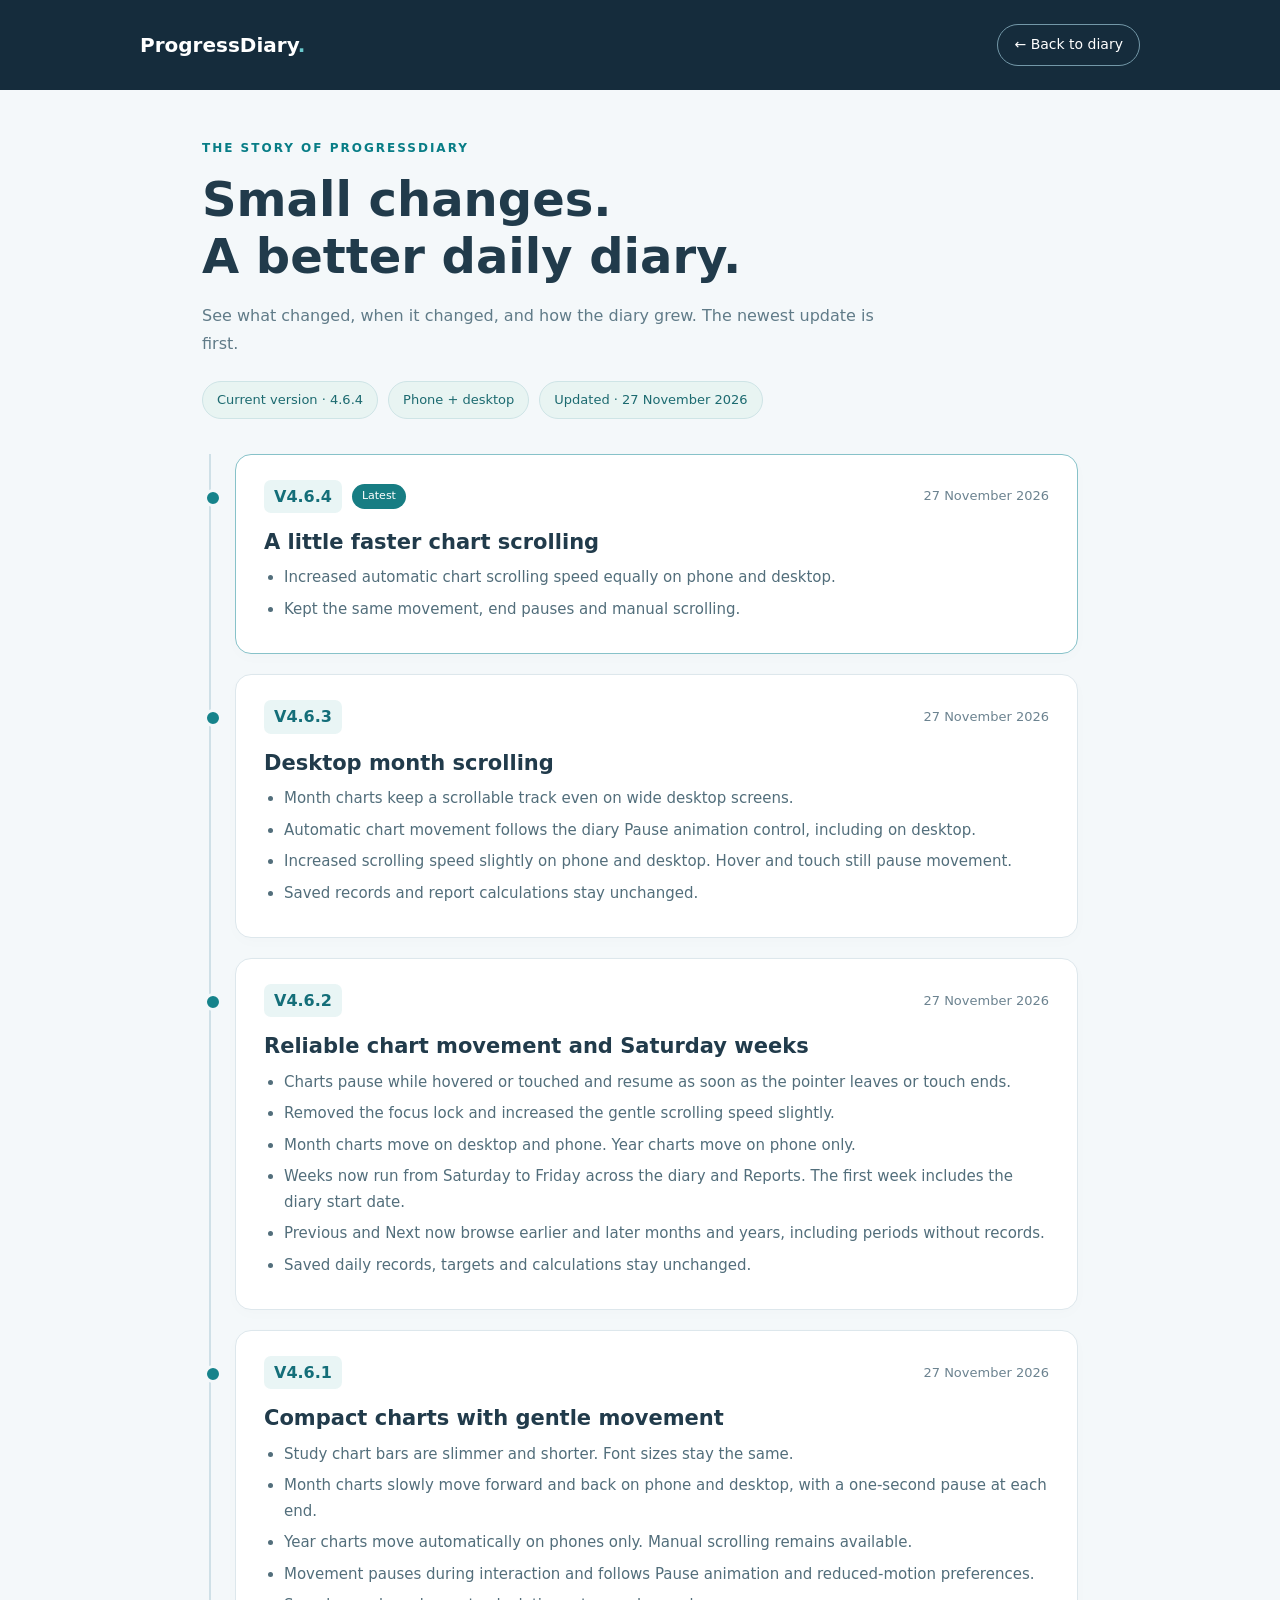
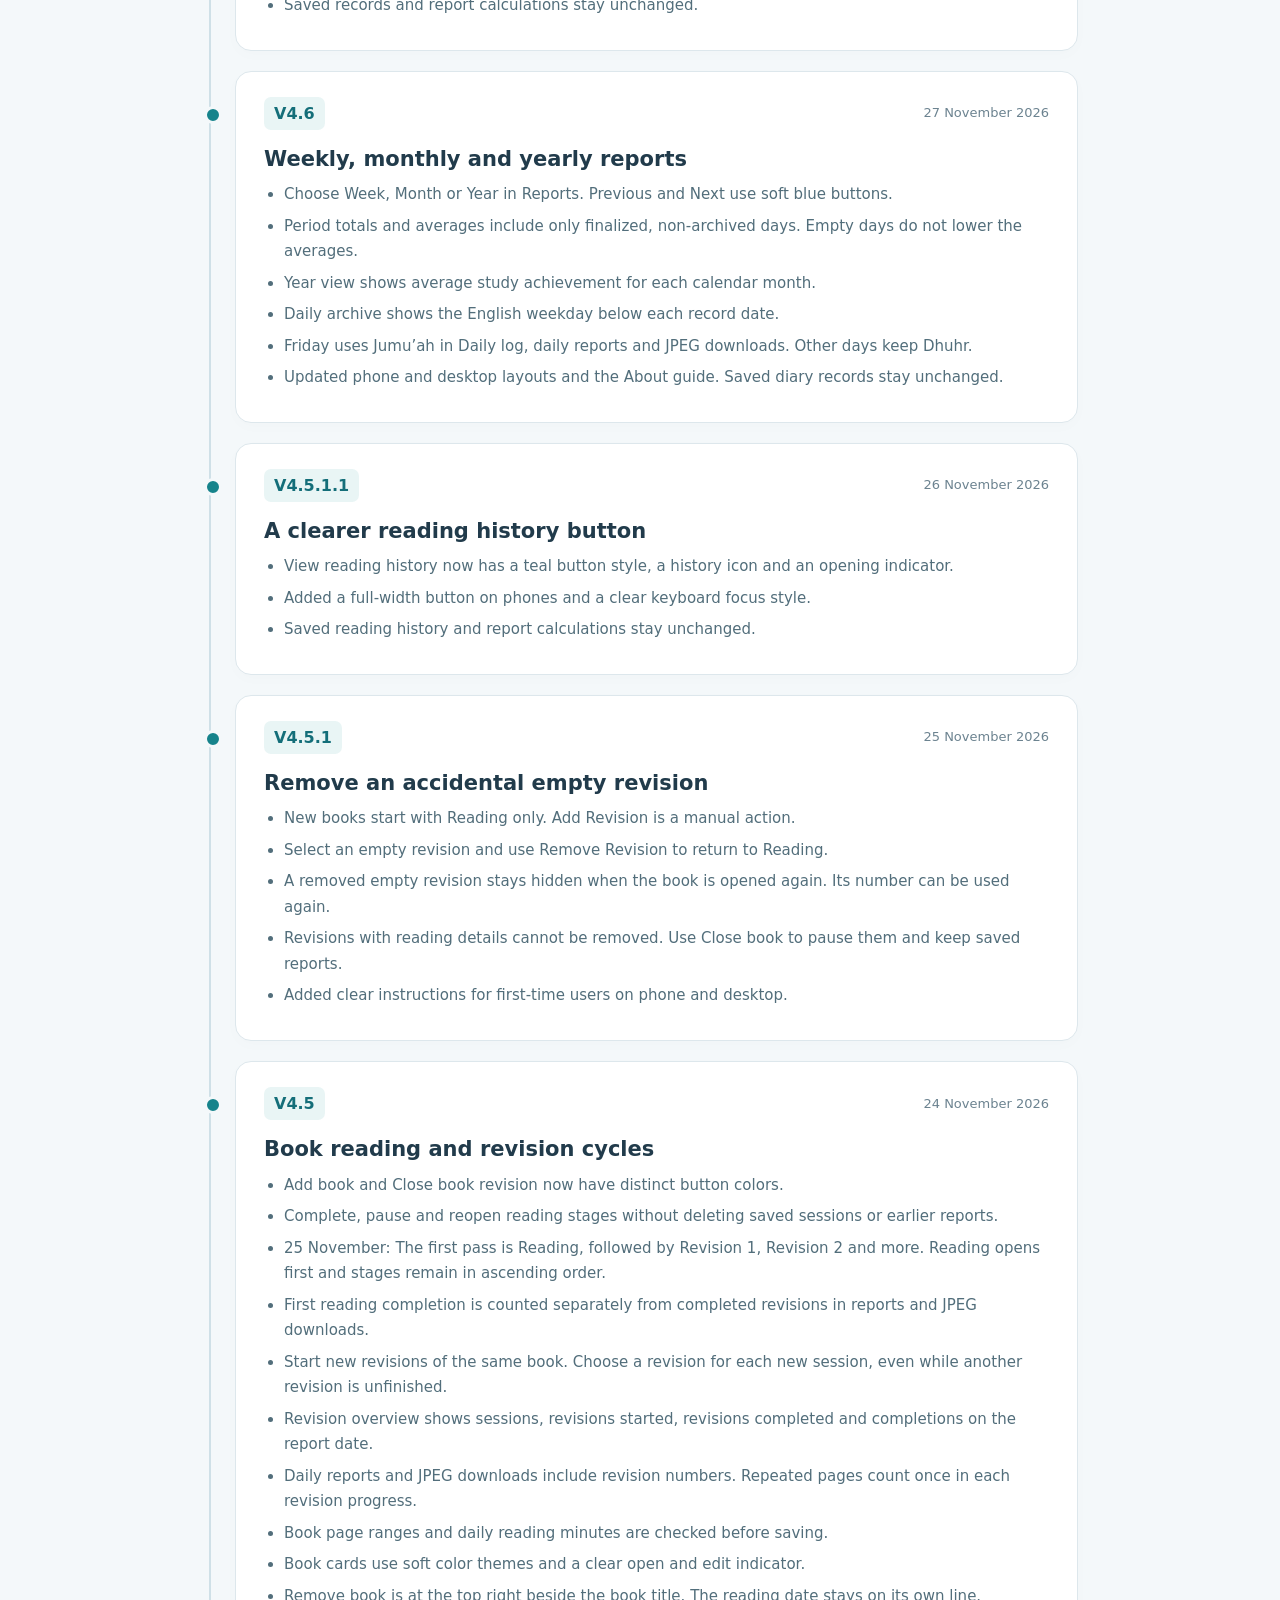
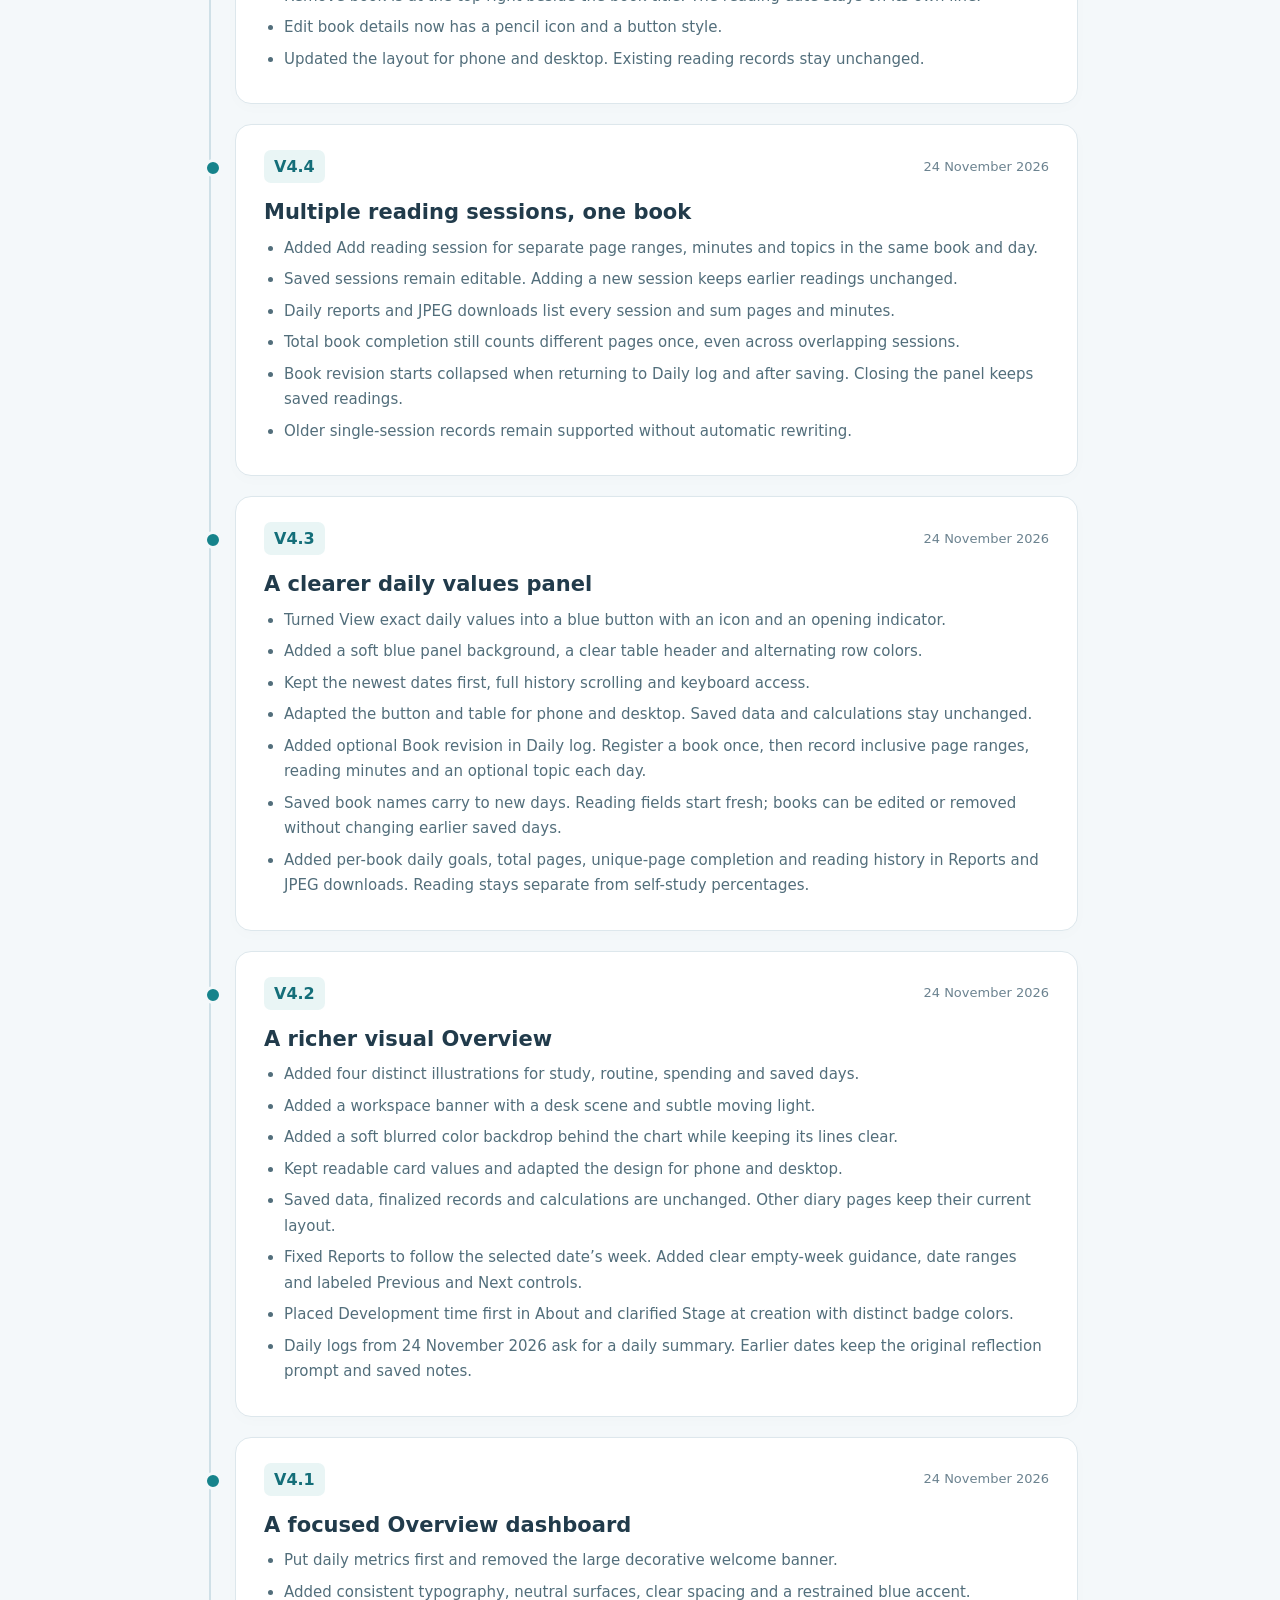
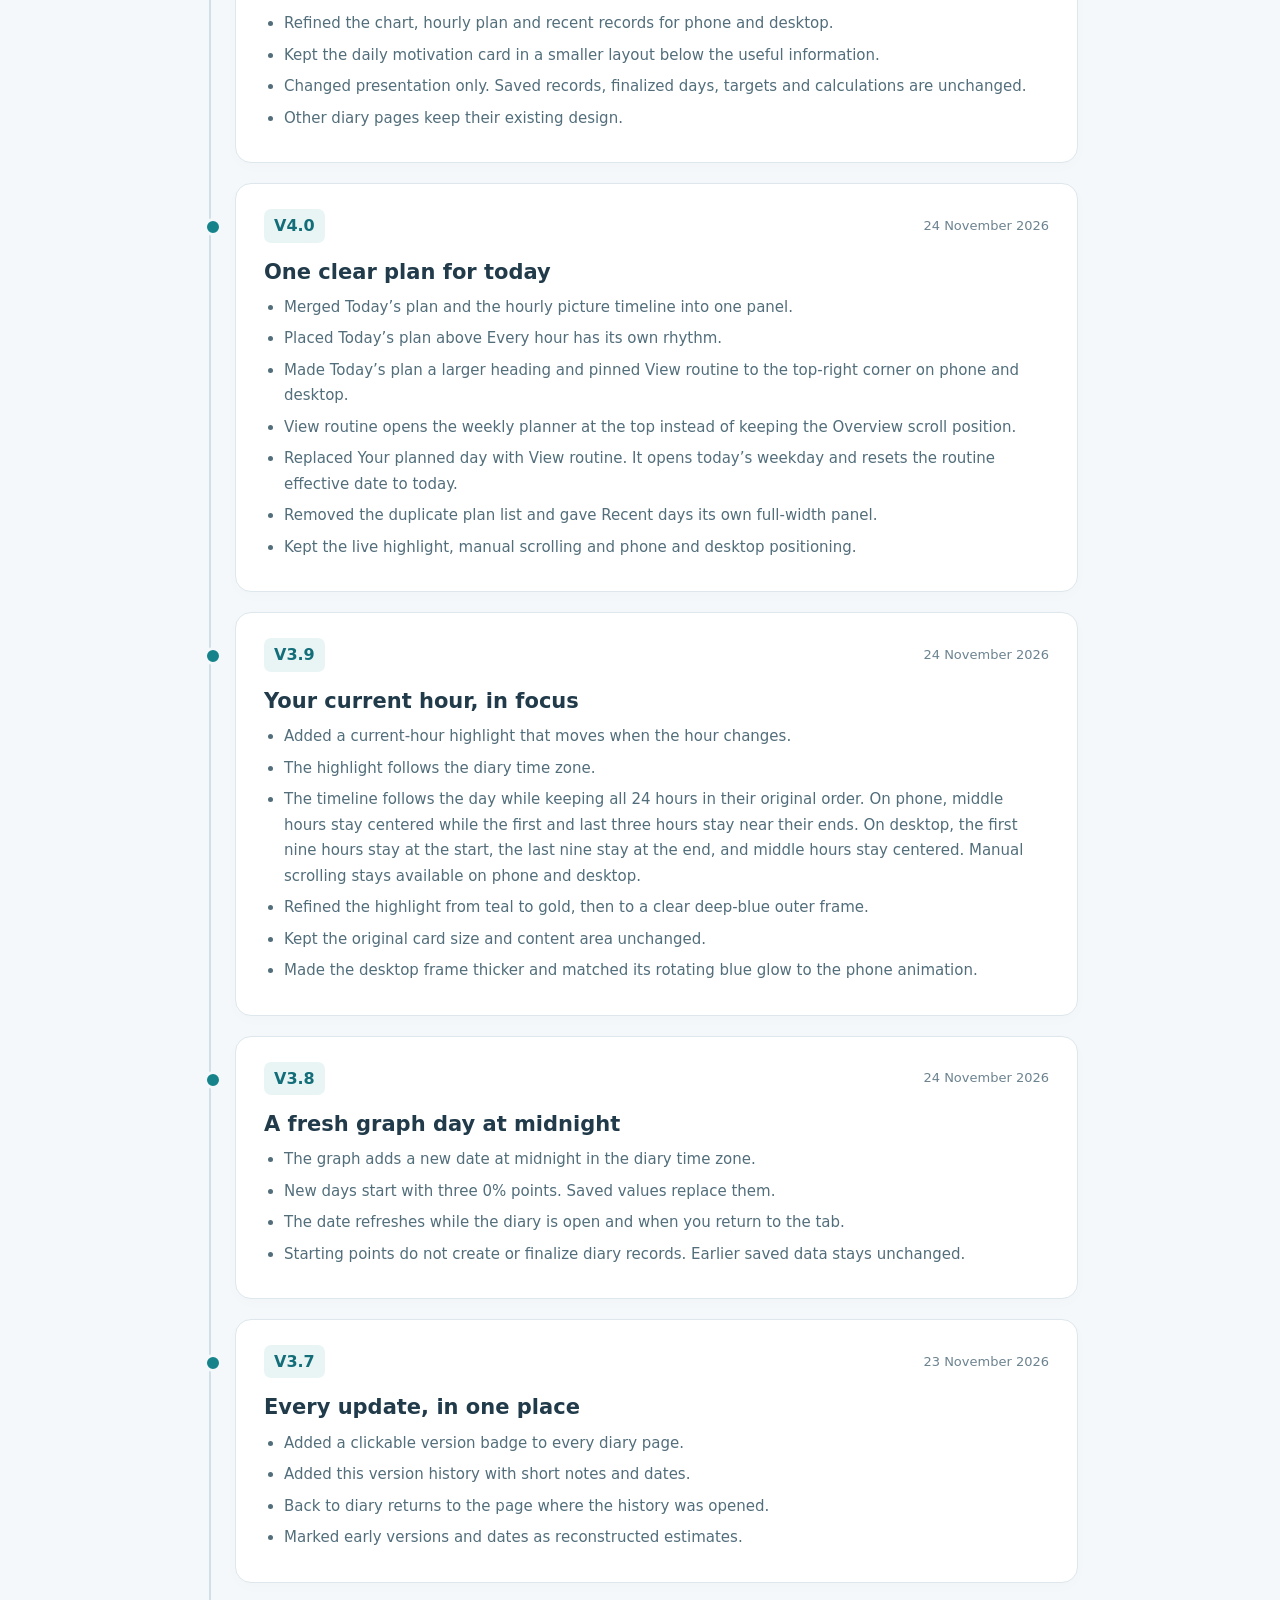
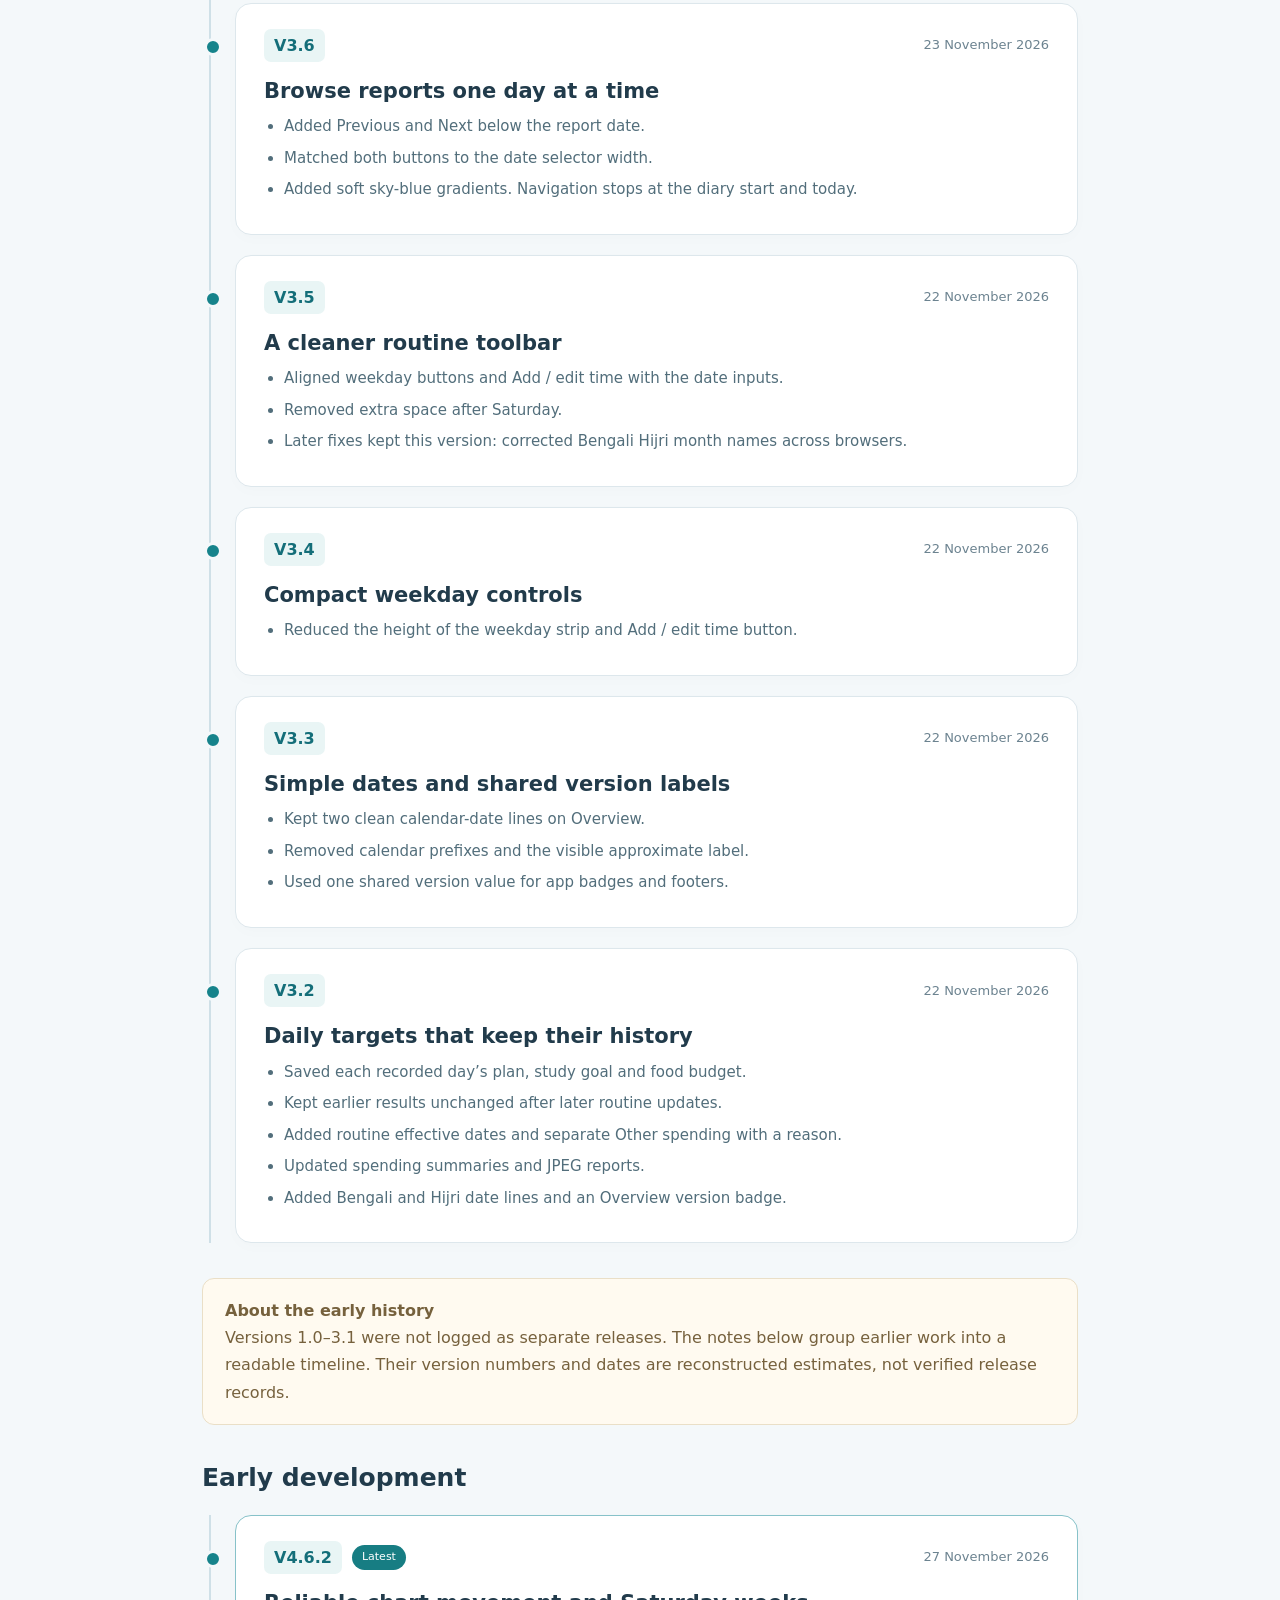
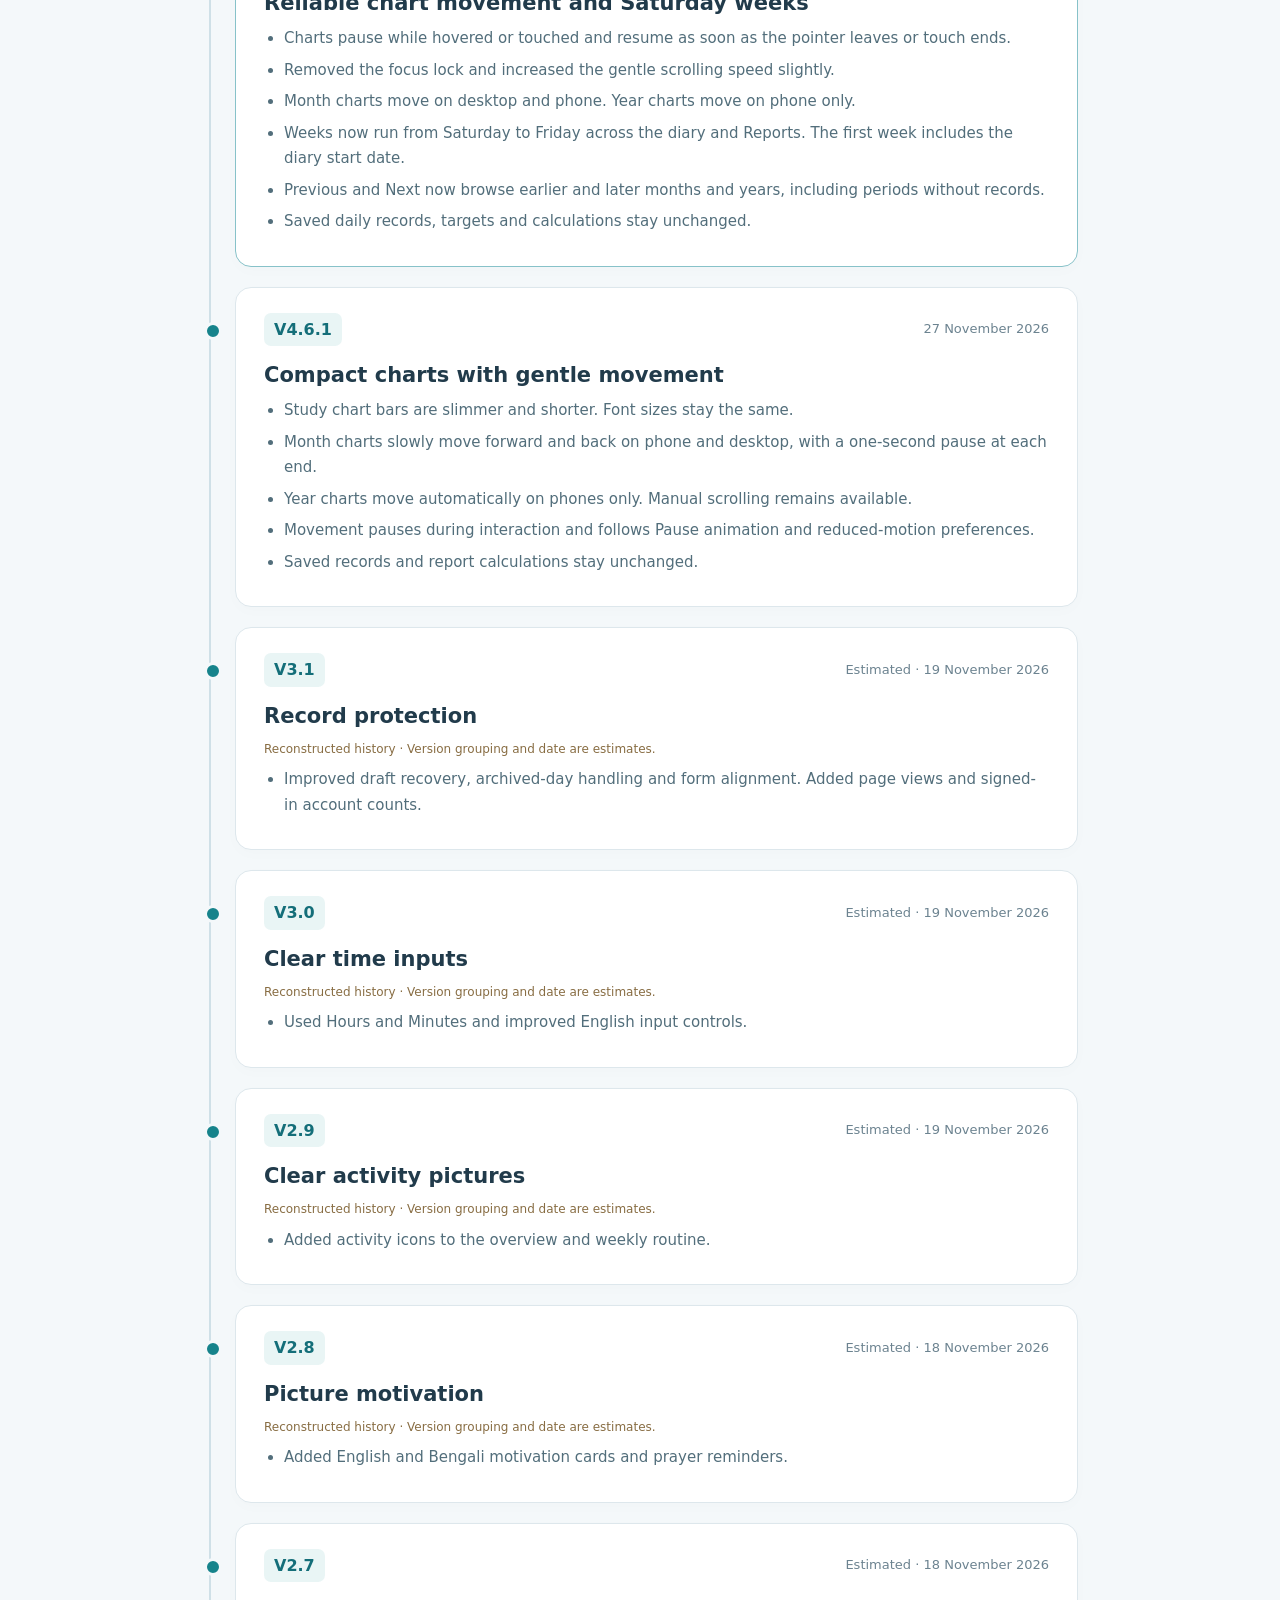
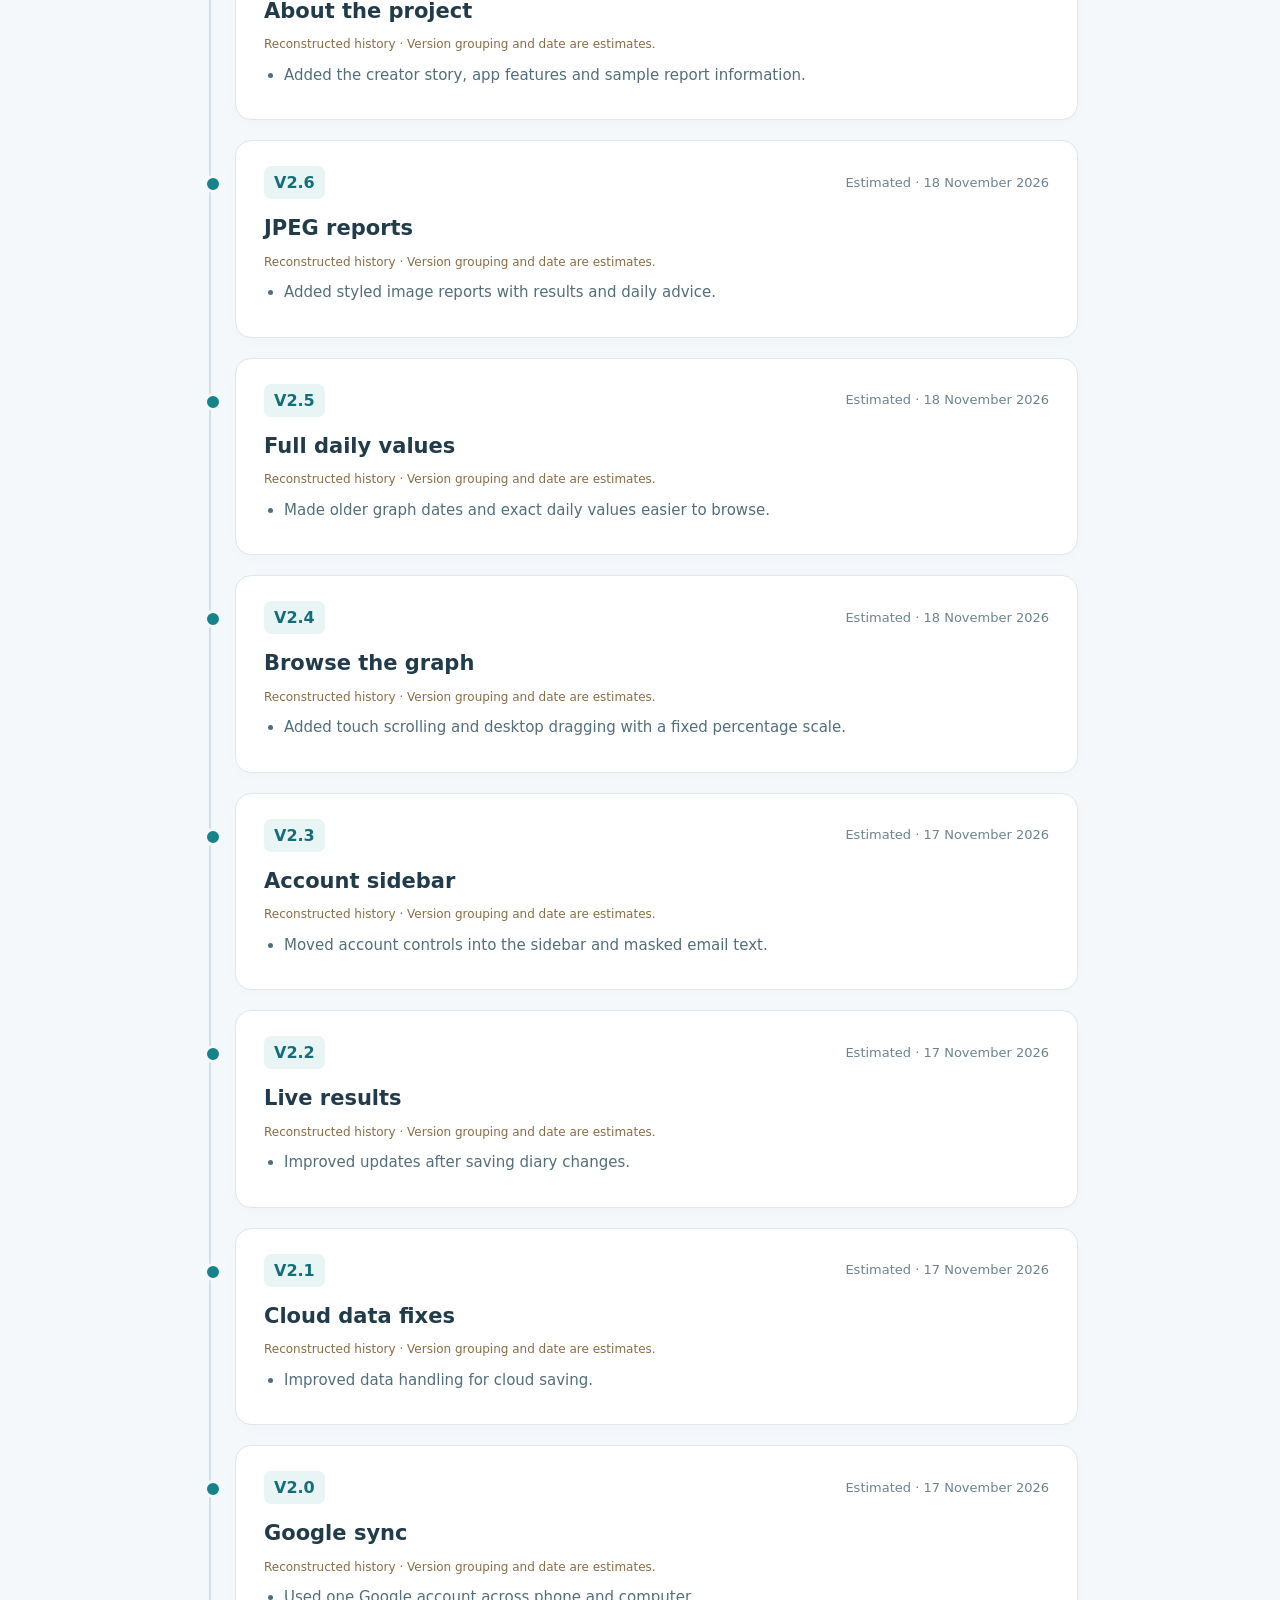
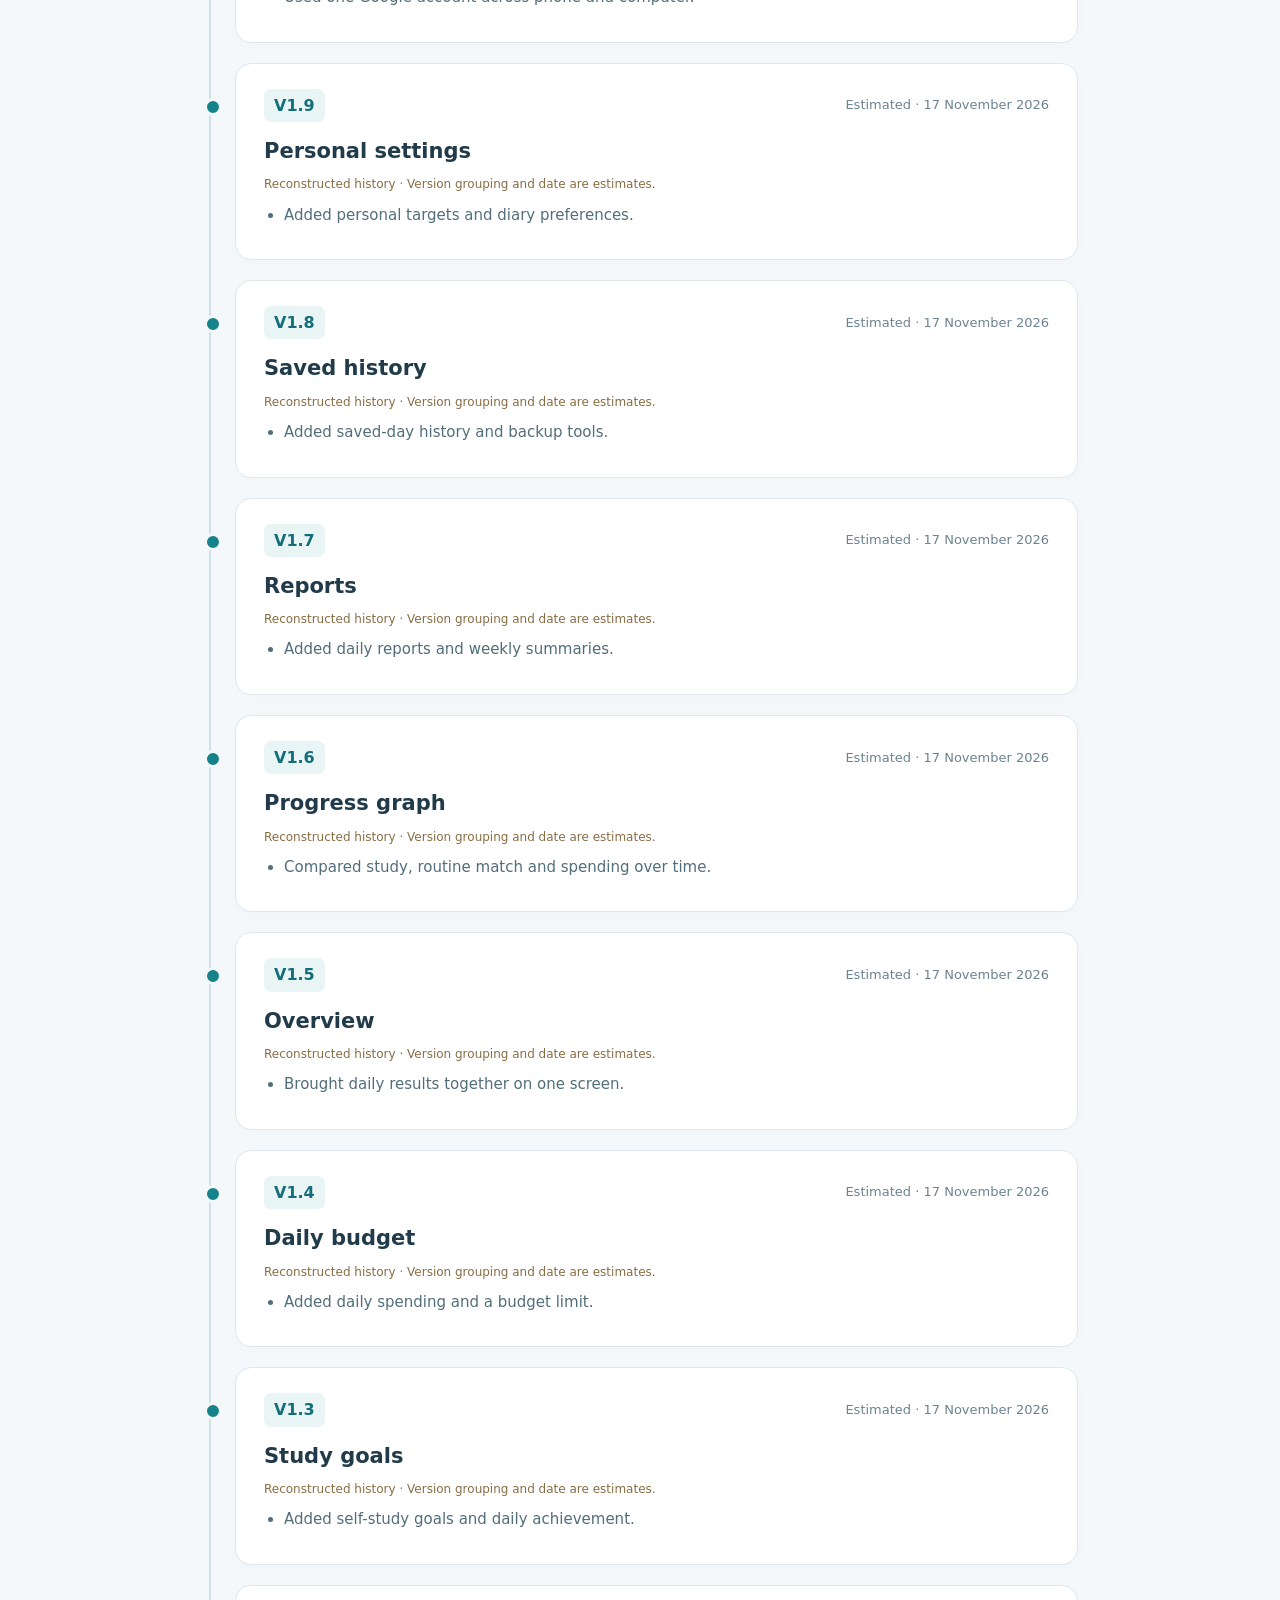
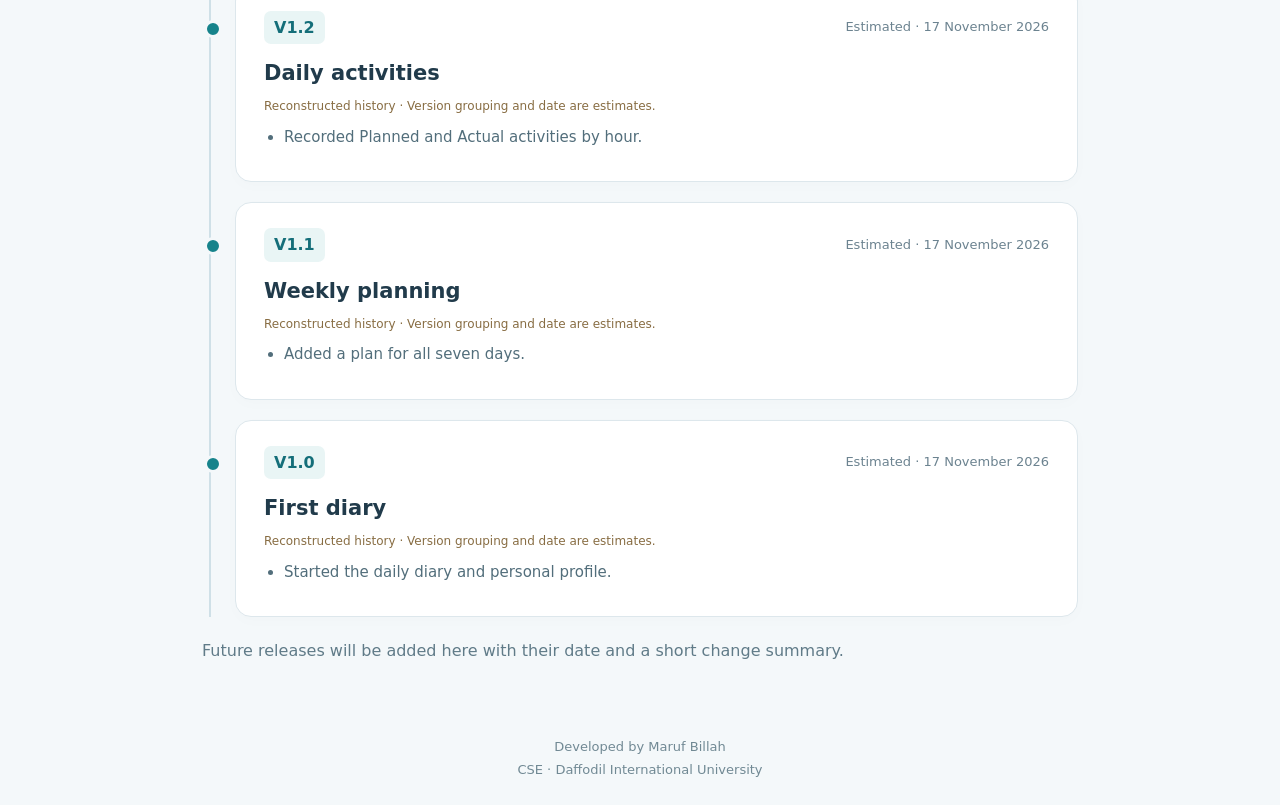
==== commit 46c62906: "Release v4.6.4: faster chart scrolling" ====
--- a/progressdiary-versions.html
+++ b/progressdiary-versions.html
@@ -1,6 +1,6 @@
 <!doctype html><html lang="en" translate="no"><head><meta charset="utf-8"><meta name="viewport" content="width=device-width,initial-scale=1"><meta name="google" content="notranslate"><meta name="theme-color" content="#152c3c"><title>Version history · ProgressDiary</title><link rel="icon" href="./diary-favicon.svg"><style>
 *{box-sizing:border-box}body{margin:0;background:#f4f8fa;color:#213b4b;font:16px/1.7 system-ui,sans-serif}header{background:#152c3c;color:white;padding:24px max(6vw,20px)}nav{display:flex;justify-content:space-between;gap:15px;align-items:center;max-width:1000px;margin:auto}a{color:inherit}nav a{text-decoration:none}nav strong{font-size:20px}.back{border:1px solid #7398a8;border-radius:24px;padding:8px 16px;font-size:14px}main{max-width:920px;margin:48px auto;padding:0 22px}.eyebrow{color:#087d86;font-size:12px;font-weight:700;letter-spacing:2px}h1{font-size:clamp(32px,6vw,48px);line-height:1.18;margin:13px 0 18px}p{color:#607b88}.intro{max-width:680px}.summary{display:flex;gap:10px;flex-wrap:wrap;margin:24px 0 35px}.summary span{padding:7px 14px;border:1px solid #cee4e6;border-radius:30px;background:#e8f4f2;font-size:13px;color:#1c6a70}.timeline{border-left:2px solid #cfe0e7;padding-left:24px;margin-left:7px}.release{position:relative;padding:25px 28px;margin-bottom:20px;background:white;border:1px solid #dde7ec;border-radius:16px;box-shadow:0 4px 15px #173b4d04}.release:before{content:"";position:absolute;left:-32px;top:34px;width:12px;height:12px;background:#16838b;border:3px solid #f4f8fa;border-radius:50%}.release:first-child{border-color:#87c2c9}.meta{display:flex;gap:10px;align-items:center;flex-wrap:wrap}.version{font-weight:700;color:#146e79;background:#e9f5f5;padding:3px 10px;border-radius:7px}.latest{background:#177d83;color:white;font-size:11px;border-radius:20px;padding:3px 10px}.date{font-size:13px;color:#6c8390;margin-left:auto}h2{font-size:21px;line-height:1.4;margin:15px 0 8px}ul{padding-left:20px;margin:8px 0 0}li{margin:6px 0;color:#526e7b;font-size:15px}.source{font-size:12px;margin:7px 0;color:#886d43}.early-note{padding:18px 22px;border:1px solid #eadfc7;background:#fffaf0;border-radius:12px;margin:35px 0 22px;color:#76613d}footer{text-align:center;padding:24px;font-size:13px;color:#718994}.section-title{font-size:25px;margin:35px 0 20px}a:focus-visible{outline:3px solid #59b5ce;outline-offset:4px}@media(max-width:600px){main{margin:30px auto;padding:0 16px}.timeline{padding-left:16px;margin-left:4px}.release{padding:20px 18px}.release:before{left:-24px}.date{width:100%;margin-left:0}.back{padding:7px 11px;font-size:12px}nav strong{font-size:17px}li{font-size:14px}}
-</style></head><body><header><nav><a href="./progressdiary.html"><strong>ProgressDiary<span style="color:#69c9cd">.</span></strong></a><a class="back" id="back-to-diary" href="./progressdiary.html">← Back to diary</a></nav></header><main><div class="eyebrow">THE STORY OF PROGRESSDIARY</div><h1>Small changes.<br>A better daily diary.</h1><p class="intro">See what changed, when it changed, and how the diary grew. The newest update is first.</p><div class="summary"><span>Current version · 4.6.3</span><span>Phone + desktop</span><span>Updated · 27 November 2026</span></div><div class="timeline"><article class="release" id="v4-6-3"><div class="meta"><span class="version">V4.6.3</span><span class="latest">Latest</span><span class="date">27 November 2026</span></div><h2>Desktop month scrolling</h2><ul><li>Month charts keep a scrollable track even on wide desktop screens.</li><li>Automatic chart movement follows the diary Pause animation control, including on desktop.</li><li>Increased scrolling speed slightly on phone and desktop. Hover and touch still pause movement.</li><li>Saved records and report calculations stay unchanged.</li></ul></article><article class="release" id="v4-6-2"><div class="meta"><span class="version">V4.6.2</span><span class="date">27 November 2026</span></div><h2>Reliable chart movement and Saturday weeks</h2><ul><li>Charts pause while hovered or touched and resume as soon as the pointer leaves or touch ends.</li><li>Removed the focus lock and increased the gentle scrolling speed slightly.</li><li>Month charts move on desktop and phone. Year charts move on phone only.</li><li>Weeks now run from Saturday to Friday across the diary and Reports. The first week includes the diary start date.</li><li>Previous and Next now browse earlier and later months and years, including periods without records.</li><li>Saved daily records, targets and calculations stay unchanged.</li></ul></article><article class="release" id="v4-6-1"><div class="meta"><span class="version">V4.6.1</span><span class="date">27 November 2026</span></div><h2>Compact charts with gentle movement</h2><ul><li>Study chart bars are slimmer and shorter. Font sizes stay the same.</li><li>Month charts slowly move forward and back on phone and desktop, with a one-second pause at each end.</li><li>Year charts move automatically on phones only. Manual scrolling remains available.</li><li>Movement pauses during interaction and follows Pause animation and reduced-motion preferences.</li><li>Saved records and report calculations stay unchanged.</li></ul></article><article class="release" id="v4-6"><div class="meta"><span class="version">V4.6</span><span class="date">27 November 2026</span></div><h2>Weekly, monthly and yearly reports</h2><ul><li>Choose Week, Month or Year in Reports. Previous and Next use soft blue buttons.</li><li>Period totals and averages include only finalized, non-archived days. Empty days do not lower the averages.</li><li>Year view shows average study achievement for each calendar month.</li><li>Daily archive shows the English weekday below each record date.</li><li>Friday uses Jumu’ah in Daily log, daily reports and JPEG downloads. Other days keep Dhuhr.</li><li>Updated phone and desktop layouts and the About guide. Saved diary records stay unchanged.</li></ul></article><article class="release" id="v4-5-1-1"><div class="meta"><span class="version">V4.5.1.1</span><span class="date">26 November 2026</span></div><h2>A clearer reading history button</h2><ul><li>View reading history now has a teal button style, a history icon and an opening indicator.</li><li>Added a full-width button on phones and a clear keyboard focus style.</li><li>Saved reading history and report calculations stay unchanged.</li></ul></article><article class="release" id="v4-5-1"><div class="meta"><span class="version">V4.5.1</span><span class="date">25 November 2026</span></div><h2>Remove an accidental empty revision</h2><ul><li>New books start with Reading only. Add Revision is a manual action.</li><li>Select an empty revision and use Remove Revision to return to Reading.</li><li>A removed empty revision stays hidden when the book is opened again. Its number can be used again.</li><li>Revisions with reading details cannot be removed. Use Close book to pause them and keep saved reports.</li><li>Added clear instructions for first-time users on phone and desktop.</li></ul></article><article class="release" id="v4-5"><div class="meta"><span class="version">V4.5</span><span class="date">24 November 2026</span></div><h2>Book reading and revision cycles</h2><ul><li>Add book and Close book revision now have distinct button colors.</li><li>Complete, pause and reopen reading stages without deleting saved sessions or earlier reports.</li><li>25 November: The first pass is Reading, followed by Revision 1, Revision 2 and more. Reading opens first and stages remain in ascending order.</li><li>First reading completion is counted separately from completed revisions in reports and JPEG downloads.</li><li>Start new revisions of the same book. Choose a revision for each new session, even while another revision is unfinished.</li><li>Revision overview shows sessions, revisions started, revisions completed and completions on the report date.</li><li>Daily reports and JPEG downloads include revision numbers. Repeated pages count once in each revision progress.</li><li>Book page ranges and daily reading minutes are checked before saving.</li><li>Book cards use soft color themes and a clear open and edit indicator.</li><li>Remove book is at the top right beside the book title. The reading date stays on its own line.</li><li>Edit book details now has a pencil icon and a button style.</li><li>Updated the layout for phone and desktop. Existing reading records stay unchanged.</li></ul></article><article class="release" id="v4-4"><div class="meta"><span class="version">V4.4</span><span class="date">24 November 2026</span></div><h2>Multiple reading sessions, one book</h2><ul><li>Added Add reading session for separate page ranges, minutes and topics in the same book and day.</li><li>Saved sessions remain editable. Adding a new session keeps earlier readings unchanged.</li><li>Daily reports and JPEG downloads list every session and sum pages and minutes.</li><li>Total book completion still counts different pages once, even across overlapping sessions.</li><li>Book revision starts collapsed when returning to Daily log and after saving. Closing the panel keeps saved readings.</li><li>Older single-session records remain supported without automatic rewriting.</li></ul></article><article class="release" id="v4-3"><div class="meta"><span class="version">V4.3</span><span class="date">24 November 2026</span></div><h2>A clearer daily values panel</h2><ul><li>Turned View exact daily values into a blue button with an icon and an opening indicator.</li><li>Added a soft blue panel background, a clear table header and alternating row colors.</li><li>Kept the newest dates first, full history scrolling and keyboard access.</li><li>Adapted the button and table for phone and desktop. Saved data and calculations stay unchanged.</li><li>Added optional Book revision in Daily log. Register a book once, then record inclusive page ranges, reading minutes and an optional topic each day.</li><li>Saved book names carry to new days. Reading fields start fresh; books can be edited or removed without changing earlier saved days.</li><li>Added per-book daily goals, total pages, unique-page completion and reading history in Reports and JPEG downloads. Reading stays separate from self-study percentages.</li></ul></article><article class="release" id="v4-2"><div class="meta"><span class="version">V4.2</span><span class="date">24 November 2026</span></div><h2>A richer visual Overview</h2><ul><li>Added four distinct illustrations for study, routine, spending and saved days.</li><li>Added a workspace banner with a desk scene and subtle moving light.</li><li>Added a soft blurred color backdrop behind the chart while keeping its lines clear.</li><li>Kept readable card values and adapted the design for phone and desktop.</li><li>Saved data, finalized records and calculations are unchanged. Other diary pages keep their current layout.</li><li>Fixed Reports to follow the selected date’s week. Added clear empty-week guidance, date ranges and labeled Previous and Next controls.</li><li>Placed Development time first in About and clarified Stage at creation with distinct badge colors.</li><li>Daily logs from 24 November 2026 ask for a daily summary. Earlier dates keep the original reflection prompt and saved notes.</li></ul></article><article class="release" id="v4-1"><div class="meta"><span class="version">V4.1</span><span class="date">24 November 2026</span></div><h2>A focused Overview dashboard</h2><ul><li>Put daily metrics first and removed the large decorative welcome banner.</li><li>Added consistent typography, neutral surfaces, clear spacing and a restrained blue accent.</li><li>Refined the chart, hourly plan and recent records for phone and desktop.</li><li>Kept the daily motivation card in a smaller layout below the useful information.</li><li>Changed presentation only. Saved records, finalized days, targets and calculations are unchanged.</li><li>Other diary pages keep their existing design.</li></ul></article><article class="release" id="v4-0"><div class="meta"><span class="version">V4.0</span><span class="date">24 November 2026</span></div><h2>One clear plan for today</h2><ul><li>Merged Today’s plan and the hourly picture timeline into one panel.</li><li>Placed Today’s plan above Every hour has its own rhythm.</li><li>Made Today’s plan a larger heading and pinned View routine to the top-right corner on phone and desktop.</li><li>View routine opens the weekly planner at the top instead of keeping the Overview scroll position.</li><li>Replaced Your planned day with View routine. It opens today’s weekday and resets the routine effective date to today.</li><li>Removed the duplicate plan list and gave Recent days its own full-width panel.</li><li>Kept the live highlight, manual scrolling and phone and desktop positioning.</li></ul></article><article class="release" id="v3-9"><div class="meta"><span class="version">V3.9</span><span class="date">24 November 2026</span></div><h2>Your current hour, in focus</h2><ul><li>Added a current-hour highlight that moves when the hour changes.</li><li>The highlight follows the diary time zone.</li><li>The timeline follows the day while keeping all 24 hours in their original order. On phone, middle hours stay centered while the first and last three hours stay near their ends. On desktop, the first nine hours stay at the start, the last nine stay at the end, and middle hours stay centered. Manual scrolling stays available on phone and desktop.</li><li>Refined the highlight from teal to gold, then to a clear deep-blue outer frame.</li><li>Kept the original card size and content area unchanged.</li><li>Made the desktop frame thicker and matched its rotating blue glow to the phone animation.</li></ul></article><article class="release" id="v3-8"><div class="meta"><span class="version">V3.8</span><span class="date">24 November 2026</span></div><h2>A fresh graph day at midnight</h2><ul><li>The graph adds a new date at midnight in the diary time zone.</li><li>New days start with three 0% points. Saved values replace them.</li><li>The date refreshes while the diary is open and when you return to the tab.</li><li>Starting points do not create or finalize diary records. Earlier saved data stays unchanged.</li></ul></article><article class="release" id="v3-7"><div class="meta"><span class="version">V3.7</span><span class="date">23 November 2026</span></div><h2>Every update, in one place</h2><ul><li>Added a clickable version badge to every diary page.</li><li>Added this version history with short notes and dates.</li><li>Back to diary returns to the page where the history was opened.</li><li>Marked early versions and dates as reconstructed estimates.</li></ul></article><article class="release" id="v3-6"><div class="meta"><span class="version">V3.6</span><span class="date">23 November 2026</span></div><h2>Browse reports one day at a time</h2><ul><li>Added Previous and Next below the report date.</li><li>Matched both buttons to the date selector width.</li><li>Added soft sky-blue gradients. Navigation stops at the diary start and today.</li></ul></article><article class="release" id="v3-5"><div class="meta"><span class="version">V3.5</span><span class="date">22 November 2026</span></div><h2>A cleaner routine toolbar</h2><ul><li>Aligned weekday buttons and Add / edit time with the date inputs.</li><li>Removed extra space after Saturday.</li><li>Later fixes kept this version: corrected Bengali Hijri month names across browsers.</li></ul></article><article class="release" id="v3-4"><div class="meta"><span class="version">V3.4</span><span class="date">22 November 2026</span></div><h2>Compact weekday controls</h2><ul><li>Reduced the height of the weekday strip and Add / edit time button.</li></ul></article><article class="release" id="v3-3"><div class="meta"><span class="version">V3.3</span><span class="date">22 November 2026</span></div><h2>Simple dates and shared version labels</h2><ul><li>Kept two clean calendar-date lines on Overview.</li><li>Removed calendar prefixes and the visible approximate label.</li><li>Used one shared version value for app badges and footers.</li></ul></article><article class="release" id="v3-2"><div class="meta"><span class="version">V3.2</span><span class="date">22 November 2026</span></div><h2>Daily targets that keep their history</h2><ul><li>Saved each recorded day’s plan, study goal and food budget.</li><li>Kept earlier results unchanged after later routine updates.</li><li>Added routine effective dates and separate Other spending with a reason.</li><li>Updated spending summaries and JPEG reports.</li><li>Added Bengali and Hijri date lines and an Overview version badge.</li></ul></article></div><div class="early-note"><strong>About the early history</strong><br>Versions 1.0–3.1 were not logged as separate releases. The notes below group earlier work into a readable timeline. Their version numbers and dates are reconstructed estimates, not verified release records.</div><h2 class="section-title">Early development</h2><div class="timeline"><article class="release" id="v4-6-2"><div class="meta"><span class="version">V4.6.2</span><span class="latest">Latest</span><span class="date">27 November 2026</span></div><h2>Reliable chart movement and Saturday weeks</h2><ul><li>Charts pause while hovered or touched and resume as soon as the pointer leaves or touch ends.</li><li>Removed the focus lock and increased the gentle scrolling speed slightly.</li><li>Month charts move on desktop and phone. Year charts move on phone only.</li><li>Weeks now run from Saturday to Friday across the diary and Reports. The first week includes the diary start date.</li><li>Previous and Next now browse earlier and later months and years, including periods without records.</li><li>Saved daily records, targets and calculations stay unchanged.</li></ul></article><article class="release" id="v4-6-1"><div class="meta"><span class="version">V4.6.1</span><span class="date">27 November 2026</span></div><h2>Compact charts with gentle movement</h2><ul><li>Study chart bars are slimmer and shorter. Font sizes stay the same.</li><li>Month charts slowly move forward and back on phone and desktop, with a one-second pause at each end.</li><li>Year charts move automatically on phones only. Manual scrolling remains available.</li><li>Movement pauses during interaction and follows Pause animation and reduced-motion preferences.</li><li>Saved records and report calculations stay unchanged.</li></ul></article><article class="release" id="v3-1"><div class="meta"><span class="version">V3.1</span><span class="date">Estimated · 19 November 2026</span></div><h2>Record protection</h2><p class="source">Reconstructed history · Version grouping and date are estimates.</p><ul><li>Improved draft recovery, archived-day handling and form alignment. Added page views and signed-in account counts.</li></ul></article><article class="release" id="v3-0"><div class="meta"><span class="version">V3.0</span><span class="date">Estimated · 19 November 2026</span></div><h2>Clear time inputs</h2><p class="source">Reconstructed history · Version grouping and date are estimates.</p><ul><li>Used Hours and Minutes and improved English input controls.</li></ul></article><article class="release" id="v2-9"><div class="meta"><span class="version">V2.9</span><span class="date">Estimated · 19 November 2026</span></div><h2>Clear activity pictures</h2><p class="source">Reconstructed history · Version grouping and date are estimates.</p><ul><li>Added activity icons to the overview and weekly routine.</li></ul></article><article class="release" id="v2-8"><div class="meta"><span class="version">V2.8</span><span class="date">Estimated · 18 November 2026</span></div><h2>Picture motivation</h2><p class="source">Reconstructed history · Version grouping and date are estimates.</p><ul><li>Added English and Bengali motivation cards and prayer reminders.</li></ul></article><article class="release" id="v2-7"><div class="meta"><span class="version">V2.7</span><span class="date">Estimated · 18 November 2026</span></div><h2>About the project</h2><p class="source">Reconstructed history · Version grouping and date are estimates.</p><ul><li>Added the creator story, app features and sample report information.</li></ul></article><article class="release" id="v2-6"><div class="meta"><span class="version">V2.6</span><span class="date">Estimated · 18 November 2026</span></div><h2>JPEG reports</h2><p class="source">Reconstructed history · Version grouping and date are estimates.</p><ul><li>Added styled image reports with results and daily advice.</li></ul></article><article class="release" id="v2-5"><div class="meta"><span class="version">V2.5</span><span class="date">Estimated · 18 November 2026</span></div><h2>Full daily values</h2><p class="source">Reconstructed history · Version grouping and date are estimates.</p><ul><li>Made older graph dates and exact daily values easier to browse.</li></ul></article><article class="release" id="v2-4"><div class="meta"><span class="version">V2.4</span><span class="date">Estimated · 18 November 2026</span></div><h2>Browse the graph</h2><p class="source">Reconstructed history · Version grouping and date are estimates.</p><ul><li>Added touch scrolling and desktop dragging with a fixed percentage scale.</li></ul></article><article class="release" id="v2-3"><div class="meta"><span class="version">V2.3</span><span class="date">Estimated · 17 November 2026</span></div><h2>Account sidebar</h2><p class="source">Reconstructed history · Version grouping and date are estimates.</p><ul><li>Moved account controls into the sidebar and masked email text.</li></ul></article><article class="release" id="v2-2"><div class="meta"><span class="version">V2.2</span><span class="date">Estimated · 17 November 2026</span></div><h2>Live results</h2><p class="source">Reconstructed history · Version grouping and date are estimates.</p><ul><li>Improved updates after saving diary changes.</li></ul></article><article class="release" id="v2-1"><div class="meta"><span class="version">V2.1</span><span class="date">Estimated · 17 November 2026</span></div><h2>Cloud data fixes</h2><p class="source">Reconstructed history · Version grouping and date are estimates.</p><ul><li>Improved data handling for cloud saving.</li></ul></article><article class="release" id="v2-0"><div class="meta"><span class="version">V2.0</span><span class="date">Estimated · 17 November 2026</span></div><h2>Google sync</h2><p class="source">Reconstructed history · Version grouping and date are estimates.</p><ul><li>Used one Google account across phone and computer.</li></ul></article><article class="release" id="v1-9"><div class="meta"><span class="version">V1.9</span><span class="date">Estimated · 17 November 2026</span></div><h2>Personal settings</h2><p class="source">Reconstructed history · Version grouping and date are estimates.</p><ul><li>Added personal targets and diary preferences.</li></ul></article><article class="release" id="v1-8"><div class="meta"><span class="version">V1.8</span><span class="date">Estimated · 17 November 2026</span></div><h2>Saved history</h2><p class="source">Reconstructed history · Version grouping and date are estimates.</p><ul><li>Added saved-day history and backup tools.</li></ul></article><article class="release" id="v1-7"><div class="meta"><span class="version">V1.7</span><span class="date">Estimated · 17 November 2026</span></div><h2>Reports</h2><p class="source">Reconstructed history · Version grouping and date are estimates.</p><ul><li>Added daily reports and weekly summaries.</li></ul></article><article class="release" id="v1-6"><div class="meta"><span class="version">V1.6</span><span class="date">Estimated · 17 November 2026</span></div><h2>Progress graph</h2><p class="source">Reconstructed history · Version grouping and date are estimates.</p><ul><li>Compared study, routine match and spending over time.</li></ul></article><article class="release" id="v1-5"><div class="meta"><span class="version">V1.5</span><span class="date">Estimated · 17 November 2026</span></div><h2>Overview</h2><p class="source">Reconstructed history · Version grouping and date are estimates.</p><ul><li>Brought daily results together on one screen.</li></ul></article><article class="release" id="v1-4"><div class="meta"><span class="version">V1.4</span><span class="date">Estimated · 17 November 2026</span></div><h2>Daily budget</h2><p class="source">Reconstructed history · Version grouping and date are estimates.</p><ul><li>Added daily spending and a budget limit.</li></ul></article><article class="release" id="v1-3"><div class="meta"><span class="version">V1.3</span><span class="date">Estimated · 17 November 2026</span></div><h2>Study goals</h2><p class="source">Reconstructed history · Version grouping and date are estimates.</p><ul><li>Added self-study goals and daily achievement.</li></ul></article><article class="release" id="v1-2"><div class="meta"><span class="version">V1.2</span><span class="date">Estimated · 17 November 2026</span></div><h2>Daily activities</h2><p class="source">Reconstructed history · Version grouping and date are estimates.</p><ul><li>Recorded Planned and Actual activities by hour.</li></ul></article><article class="release" id="v1-1"><div class="meta"><span class="version">V1.1</span><span class="date">Estimated · 17 November 2026</span></div><h2>Weekly planning</h2><p class="source">Reconstructed history · Version grouping and date are estimates.</p><ul><li>Added a plan for all seven days.</li></ul></article><article class="release" id="v1-0"><div class="meta"><span class="version">V1.0</span><span class="date">Estimated · 17 November 2026</span></div><h2>First diary</h2><p class="source">Reconstructed history · Version grouping and date are estimates.</p><ul><li>Started the daily diary and personal profile.</li></ul></article></div><p>Future releases will be added here with their date and a short change summary.</p></main><footer>Developed by Maruf Billah<br>CSE · Daffodil International University</footer><script>(()=>{const from=new URLSearchParams(location.search).get('from'),pages=['Overview','Daily log','Weekly routine','Reports','Motivation','History & backups','Settings','About'],link=document.getElementById('back-to-diary');if(pages.includes(from)){link.href='./progressdiary.html?view='+encodeURIComponent(from);link.setAttribute('aria-label','Back to '+from)}else{link.href='./progressdiary.html';link.setAttribute('aria-label','Back to home')}})();</script></body></html>
+</style></head><body><header><nav><a href="./progressdiary.html"><strong>ProgressDiary<span style="color:#69c9cd">.</span></strong></a><a class="back" id="back-to-diary" href="./progressdiary.html">← Back to diary</a></nav></header><main><div class="eyebrow">THE STORY OF PROGRESSDIARY</div><h1>Small changes.<br>A better daily diary.</h1><p class="intro">See what changed, when it changed, and how the diary grew. The newest update is first.</p><div class="summary"><span>Current version · 4.6.4</span><span>Phone + desktop</span><span>Updated · 27 November 2026</span></div><div class="timeline"><article class="release" id="v4-6-4"><div class="meta"><span class="version">V4.6.4</span><span class="latest">Latest</span><span class="date">27 November 2026</span></div><h2>A little faster chart scrolling</h2><ul><li>Increased automatic chart scrolling speed equally on phone and desktop.</li><li>Kept the same movement, end pauses and manual scrolling.</li></ul></article><article class="release" id="v4-6-3"><div class="meta"><span class="version">V4.6.3</span><span class="date">27 November 2026</span></div><h2>Desktop month scrolling</h2><ul><li>Month charts keep a scrollable track even on wide desktop screens.</li><li>Automatic chart movement follows the diary Pause animation control, including on desktop.</li><li>Increased scrolling speed slightly on phone and desktop. Hover and touch still pause movement.</li><li>Saved records and report calculations stay unchanged.</li></ul></article><article class="release" id="v4-6-2"><div class="meta"><span class="version">V4.6.2</span><span class="date">27 November 2026</span></div><h2>Reliable chart movement and Saturday weeks</h2><ul><li>Charts pause while hovered or touched and resume as soon as the pointer leaves or touch ends.</li><li>Removed the focus lock and increased the gentle scrolling speed slightly.</li><li>Month charts move on desktop and phone. Year charts move on phone only.</li><li>Weeks now run from Saturday to Friday across the diary and Reports. The first week includes the diary start date.</li><li>Previous and Next now browse earlier and later months and years, including periods without records.</li><li>Saved daily records, targets and calculations stay unchanged.</li></ul></article><article class="release" id="v4-6-1"><div class="meta"><span class="version">V4.6.1</span><span class="date">27 November 2026</span></div><h2>Compact charts with gentle movement</h2><ul><li>Study chart bars are slimmer and shorter. Font sizes stay the same.</li><li>Month charts slowly move forward and back on phone and desktop, with a one-second pause at each end.</li><li>Year charts move automatically on phones only. Manual scrolling remains available.</li><li>Movement pauses during interaction and follows Pause animation and reduced-motion preferences.</li><li>Saved records and report calculations stay unchanged.</li></ul></article><article class="release" id="v4-6"><div class="meta"><span class="version">V4.6</span><span class="date">27 November 2026</span></div><h2>Weekly, monthly and yearly reports</h2><ul><li>Choose Week, Month or Year in Reports. Previous and Next use soft blue buttons.</li><li>Period totals and averages include only finalized, non-archived days. Empty days do not lower the averages.</li><li>Year view shows average study achievement for each calendar month.</li><li>Daily archive shows the English weekday below each record date.</li><li>Friday uses Jumu’ah in Daily log, daily reports and JPEG downloads. Other days keep Dhuhr.</li><li>Updated phone and desktop layouts and the About guide. Saved diary records stay unchanged.</li></ul></article><article class="release" id="v4-5-1-1"><div class="meta"><span class="version">V4.5.1.1</span><span class="date">26 November 2026</span></div><h2>A clearer reading history button</h2><ul><li>View reading history now has a teal button style, a history icon and an opening indicator.</li><li>Added a full-width button on phones and a clear keyboard focus style.</li><li>Saved reading history and report calculations stay unchanged.</li></ul></article><article class="release" id="v4-5-1"><div class="meta"><span class="version">V4.5.1</span><span class="date">25 November 2026</span></div><h2>Remove an accidental empty revision</h2><ul><li>New books start with Reading only. Add Revision is a manual action.</li><li>Select an empty revision and use Remove Revision to return to Reading.</li><li>A removed empty revision stays hidden when the book is opened again. Its number can be used again.</li><li>Revisions with reading details cannot be removed. Use Close book to pause them and keep saved reports.</li><li>Added clear instructions for first-time users on phone and desktop.</li></ul></article><article class="release" id="v4-5"><div class="meta"><span class="version">V4.5</span><span class="date">24 November 2026</span></div><h2>Book reading and revision cycles</h2><ul><li>Add book and Close book revision now have distinct button colors.</li><li>Complete, pause and reopen reading stages without deleting saved sessions or earlier reports.</li><li>25 November: The first pass is Reading, followed by Revision 1, Revision 2 and more. Reading opens first and stages remain in ascending order.</li><li>First reading completion is counted separately from completed revisions in reports and JPEG downloads.</li><li>Start new revisions of the same book. Choose a revision for each new session, even while another revision is unfinished.</li><li>Revision overview shows sessions, revisions started, revisions completed and completions on the report date.</li><li>Daily reports and JPEG downloads include revision numbers. Repeated pages count once in each revision progress.</li><li>Book page ranges and daily reading minutes are checked before saving.</li><li>Book cards use soft color themes and a clear open and edit indicator.</li><li>Remove book is at the top right beside the book title. The reading date stays on its own line.</li><li>Edit book details now has a pencil icon and a button style.</li><li>Updated the layout for phone and desktop. Existing reading records stay unchanged.</li></ul></article><article class="release" id="v4-4"><div class="meta"><span class="version">V4.4</span><span class="date">24 November 2026</span></div><h2>Multiple reading sessions, one book</h2><ul><li>Added Add reading session for separate page ranges, minutes and topics in the same book and day.</li><li>Saved sessions remain editable. Adding a new session keeps earlier readings unchanged.</li><li>Daily reports and JPEG downloads list every session and sum pages and minutes.</li><li>Total book completion still counts different pages once, even across overlapping sessions.</li><li>Book revision starts collapsed when returning to Daily log and after saving. Closing the panel keeps saved readings.</li><li>Older single-session records remain supported without automatic rewriting.</li></ul></article><article class="release" id="v4-3"><div class="meta"><span class="version">V4.3</span><span class="date">24 November 2026</span></div><h2>A clearer daily values panel</h2><ul><li>Turned View exact daily values into a blue button with an icon and an opening indicator.</li><li>Added a soft blue panel background, a clear table header and alternating row colors.</li><li>Kept the newest dates first, full history scrolling and keyboard access.</li><li>Adapted the button and table for phone and desktop. Saved data and calculations stay unchanged.</li><li>Added optional Book revision in Daily log. Register a book once, then record inclusive page ranges, reading minutes and an optional topic each day.</li><li>Saved book names carry to new days. Reading fields start fresh; books can be edited or removed without changing earlier saved days.</li><li>Added per-book daily goals, total pages, unique-page completion and reading history in Reports and JPEG downloads. Reading stays separate from self-study percentages.</li></ul></article><article class="release" id="v4-2"><div class="meta"><span class="version">V4.2</span><span class="date">24 November 2026</span></div><h2>A richer visual Overview</h2><ul><li>Added four distinct illustrations for study, routine, spending and saved days.</li><li>Added a workspace banner with a desk scene and subtle moving light.</li><li>Added a soft blurred color backdrop behind the chart while keeping its lines clear.</li><li>Kept readable card values and adapted the design for phone and desktop.</li><li>Saved data, finalized records and calculations are unchanged. Other diary pages keep their current layout.</li><li>Fixed Reports to follow the selected date’s week. Added clear empty-week guidance, date ranges and labeled Previous and Next controls.</li><li>Placed Development time first in About and clarified Stage at creation with distinct badge colors.</li><li>Daily logs from 24 November 2026 ask for a daily summary. Earlier dates keep the original reflection prompt and saved notes.</li></ul></article><article class="release" id="v4-1"><div class="meta"><span class="version">V4.1</span><span class="date">24 November 2026</span></div><h2>A focused Overview dashboard</h2><ul><li>Put daily metrics first and removed the large decorative welcome banner.</li><li>Added consistent typography, neutral surfaces, clear spacing and a restrained blue accent.</li><li>Refined the chart, hourly plan and recent records for phone and desktop.</li><li>Kept the daily motivation card in a smaller layout below the useful information.</li><li>Changed presentation only. Saved records, finalized days, targets and calculations are unchanged.</li><li>Other diary pages keep their existing design.</li></ul></article><article class="release" id="v4-0"><div class="meta"><span class="version">V4.0</span><span class="date">24 November 2026</span></div><h2>One clear plan for today</h2><ul><li>Merged Today’s plan and the hourly picture timeline into one panel.</li><li>Placed Today’s plan above Every hour has its own rhythm.</li><li>Made Today’s plan a larger heading and pinned View routine to the top-right corner on phone and desktop.</li><li>View routine opens the weekly planner at the top instead of keeping the Overview scroll position.</li><li>Replaced Your planned day with View routine. It opens today’s weekday and resets the routine effective date to today.</li><li>Removed the duplicate plan list and gave Recent days its own full-width panel.</li><li>Kept the live highlight, manual scrolling and phone and desktop positioning.</li></ul></article><article class="release" id="v3-9"><div class="meta"><span class="version">V3.9</span><span class="date">24 November 2026</span></div><h2>Your current hour, in focus</h2><ul><li>Added a current-hour highlight that moves when the hour changes.</li><li>The highlight follows the diary time zone.</li><li>The timeline follows the day while keeping all 24 hours in their original order. On phone, middle hours stay centered while the first and last three hours stay near their ends. On desktop, the first nine hours stay at the start, the last nine stay at the end, and middle hours stay centered. Manual scrolling stays available on phone and desktop.</li><li>Refined the highlight from teal to gold, then to a clear deep-blue outer frame.</li><li>Kept the original card size and content area unchanged.</li><li>Made the desktop frame thicker and matched its rotating blue glow to the phone animation.</li></ul></article><article class="release" id="v3-8"><div class="meta"><span class="version">V3.8</span><span class="date">24 November 2026</span></div><h2>A fresh graph day at midnight</h2><ul><li>The graph adds a new date at midnight in the diary time zone.</li><li>New days start with three 0% points. Saved values replace them.</li><li>The date refreshes while the diary is open and when you return to the tab.</li><li>Starting points do not create or finalize diary records. Earlier saved data stays unchanged.</li></ul></article><article class="release" id="v3-7"><div class="meta"><span class="version">V3.7</span><span class="date">23 November 2026</span></div><h2>Every update, in one place</h2><ul><li>Added a clickable version badge to every diary page.</li><li>Added this version history with short notes and dates.</li><li>Back to diary returns to the page where the history was opened.</li><li>Marked early versions and dates as reconstructed estimates.</li></ul></article><article class="release" id="v3-6"><div class="meta"><span class="version">V3.6</span><span class="date">23 November 2026</span></div><h2>Browse reports one day at a time</h2><ul><li>Added Previous and Next below the report date.</li><li>Matched both buttons to the date selector width.</li><li>Added soft sky-blue gradients. Navigation stops at the diary start and today.</li></ul></article><article class="release" id="v3-5"><div class="meta"><span class="version">V3.5</span><span class="date">22 November 2026</span></div><h2>A cleaner routine toolbar</h2><ul><li>Aligned weekday buttons and Add / edit time with the date inputs.</li><li>Removed extra space after Saturday.</li><li>Later fixes kept this version: corrected Bengali Hijri month names across browsers.</li></ul></article><article class="release" id="v3-4"><div class="meta"><span class="version">V3.4</span><span class="date">22 November 2026</span></div><h2>Compact weekday controls</h2><ul><li>Reduced the height of the weekday strip and Add / edit time button.</li></ul></article><article class="release" id="v3-3"><div class="meta"><span class="version">V3.3</span><span class="date">22 November 2026</span></div><h2>Simple dates and shared version labels</h2><ul><li>Kept two clean calendar-date lines on Overview.</li><li>Removed calendar prefixes and the visible approximate label.</li><li>Used one shared version value for app badges and footers.</li></ul></article><article class="release" id="v3-2"><div class="meta"><span class="version">V3.2</span><span class="date">22 November 2026</span></div><h2>Daily targets that keep their history</h2><ul><li>Saved each recorded day’s plan, study goal and food budget.</li><li>Kept earlier results unchanged after later routine updates.</li><li>Added routine effective dates and separate Other spending with a reason.</li><li>Updated spending summaries and JPEG reports.</li><li>Added Bengali and Hijri date lines and an Overview version badge.</li></ul></article></div><div class="early-note"><strong>About the early history</strong><br>Versions 1.0–3.1 were not logged as separate releases. The notes below group earlier work into a readable timeline. Their version numbers and dates are reconstructed estimates, not verified release records.</div><h2 class="section-title">Early development</h2><div class="timeline"><article class="release" id="v4-6-2"><div class="meta"><span class="version">V4.6.2</span><span class="latest">Latest</span><span class="date">27 November 2026</span></div><h2>Reliable chart movement and Saturday weeks</h2><ul><li>Charts pause while hovered or touched and resume as soon as the pointer leaves or touch ends.</li><li>Removed the focus lock and increased the gentle scrolling speed slightly.</li><li>Month charts move on desktop and phone. Year charts move on phone only.</li><li>Weeks now run from Saturday to Friday across the diary and Reports. The first week includes the diary start date.</li><li>Previous and Next now browse earlier and later months and years, including periods without records.</li><li>Saved daily records, targets and calculations stay unchanged.</li></ul></article><article class="release" id="v4-6-1"><div class="meta"><span class="version">V4.6.1</span><span class="date">27 November 2026</span></div><h2>Compact charts with gentle movement</h2><ul><li>Study chart bars are slimmer and shorter. Font sizes stay the same.</li><li>Month charts slowly move forward and back on phone and desktop, with a one-second pause at each end.</li><li>Year charts move automatically on phones only. Manual scrolling remains available.</li><li>Movement pauses during interaction and follows Pause animation and reduced-motion preferences.</li><li>Saved records and report calculations stay unchanged.</li></ul></article><article class="release" id="v3-1"><div class="meta"><span class="version">V3.1</span><span class="date">Estimated · 19 November 2026</span></div><h2>Record protection</h2><p class="source">Reconstructed history · Version grouping and date are estimates.</p><ul><li>Improved draft recovery, archived-day handling and form alignment. Added page views and signed-in account counts.</li></ul></article><article class="release" id="v3-0"><div class="meta"><span class="version">V3.0</span><span class="date">Estimated · 19 November 2026</span></div><h2>Clear time inputs</h2><p class="source">Reconstructed history · Version grouping and date are estimates.</p><ul><li>Used Hours and Minutes and improved English input controls.</li></ul></article><article class="release" id="v2-9"><div class="meta"><span class="version">V2.9</span><span class="date">Estimated · 19 November 2026</span></div><h2>Clear activity pictures</h2><p class="source">Reconstructed history · Version grouping and date are estimates.</p><ul><li>Added activity icons to the overview and weekly routine.</li></ul></article><article class="release" id="v2-8"><div class="meta"><span class="version">V2.8</span><span class="date">Estimated · 18 November 2026</span></div><h2>Picture motivation</h2><p class="source">Reconstructed history · Version grouping and date are estimates.</p><ul><li>Added English and Bengali motivation cards and prayer reminders.</li></ul></article><article class="release" id="v2-7"><div class="meta"><span class="version">V2.7</span><span class="date">Estimated · 18 November 2026</span></div><h2>About the project</h2><p class="source">Reconstructed history · Version grouping and date are estimates.</p><ul><li>Added the creator story, app features and sample report information.</li></ul></article><article class="release" id="v2-6"><div class="meta"><span class="version">V2.6</span><span class="date">Estimated · 18 November 2026</span></div><h2>JPEG reports</h2><p class="source">Reconstructed history · Version grouping and date are estimates.</p><ul><li>Added styled image reports with results and daily advice.</li></ul></article><article class="release" id="v2-5"><div class="meta"><span class="version">V2.5</span><span class="date">Estimated · 18 November 2026</span></div><h2>Full daily values</h2><p class="source">Reconstructed history · Version grouping and date are estimates.</p><ul><li>Made older graph dates and exact daily values easier to browse.</li></ul></article><article class="release" id="v2-4"><div class="meta"><span class="version">V2.4</span><span class="date">Estimated · 18 November 2026</span></div><h2>Browse the graph</h2><p class="source">Reconstructed history · Version grouping and date are estimates.</p><ul><li>Added touch scrolling and desktop dragging with a fixed percentage scale.</li></ul></article><article class="release" id="v2-3"><div class="meta"><span class="version">V2.3</span><span class="date">Estimated · 17 November 2026</span></div><h2>Account sidebar</h2><p class="source">Reconstructed history · Version grouping and date are estimates.</p><ul><li>Moved account controls into the sidebar and masked email text.</li></ul></article><article class="release" id="v2-2"><div class="meta"><span class="version">V2.2</span><span class="date">Estimated · 17 November 2026</span></div><h2>Live results</h2><p class="source">Reconstructed history · Version grouping and date are estimates.</p><ul><li>Improved updates after saving diary changes.</li></ul></article><article class="release" id="v2-1"><div class="meta"><span class="version">V2.1</span><span class="date">Estimated · 17 November 2026</span></div><h2>Cloud data fixes</h2><p class="source">Reconstructed history · Version grouping and date are estimates.</p><ul><li>Improved data handling for cloud saving.</li></ul></article><article class="release" id="v2-0"><div class="meta"><span class="version">V2.0</span><span class="date">Estimated · 17 November 2026</span></div><h2>Google sync</h2><p class="source">Reconstructed history · Version grouping and date are estimates.</p><ul><li>Used one Google account across phone and computer.</li></ul></article><article class="release" id="v1-9"><div class="meta"><span class="version">V1.9</span><span class="date">Estimated · 17 November 2026</span></div><h2>Personal settings</h2><p class="source">Reconstructed history · Version grouping and date are estimates.</p><ul><li>Added personal targets and diary preferences.</li></ul></article><article class="release" id="v1-8"><div class="meta"><span class="version">V1.8</span><span class="date">Estimated · 17 November 2026</span></div><h2>Saved history</h2><p class="source">Reconstructed history · Version grouping and date are estimates.</p><ul><li>Added saved-day history and backup tools.</li></ul></article><article class="release" id="v1-7"><div class="meta"><span class="version">V1.7</span><span class="date">Estimated · 17 November 2026</span></div><h2>Reports</h2><p class="source">Reconstructed history · Version grouping and date are estimates.</p><ul><li>Added daily reports and weekly summaries.</li></ul></article><article class="release" id="v1-6"><div class="meta"><span class="version">V1.6</span><span class="date">Estimated · 17 November 2026</span></div><h2>Progress graph</h2><p class="source">Reconstructed history · Version grouping and date are estimates.</p><ul><li>Compared study, routine match and spending over time.</li></ul></article><article class="release" id="v1-5"><div class="meta"><span class="version">V1.5</span><span class="date">Estimated · 17 November 2026</span></div><h2>Overview</h2><p class="source">Reconstructed history · Version grouping and date are estimates.</p><ul><li>Brought daily results together on one screen.</li></ul></article><article class="release" id="v1-4"><div class="meta"><span class="version">V1.4</span><span class="date">Estimated · 17 November 2026</span></div><h2>Daily budget</h2><p class="source">Reconstructed history · Version grouping and date are estimates.</p><ul><li>Added daily spending and a budget limit.</li></ul></article><article class="release" id="v1-3"><div class="meta"><span class="version">V1.3</span><span class="date">Estimated · 17 November 2026</span></div><h2>Study goals</h2><p class="source">Reconstructed history · Version grouping and date are estimates.</p><ul><li>Added self-study goals and daily achievement.</li></ul></article><article class="release" id="v1-2"><div class="meta"><span class="version">V1.2</span><span class="date">Estimated · 17 November 2026</span></div><h2>Daily activities</h2><p class="source">Reconstructed history · Version grouping and date are estimates.</p><ul><li>Recorded Planned and Actual activities by hour.</li></ul></article><article class="release" id="v1-1"><div class="meta"><span class="version">V1.1</span><span class="date">Estimated · 17 November 2026</span></div><h2>Weekly planning</h2><p class="source">Reconstructed history · Version grouping and date are estimates.</p><ul><li>Added a plan for all seven days.</li></ul></article><article class="release" id="v1-0"><div class="meta"><span class="version">V1.0</span><span class="date">Estimated · 17 November 2026</span></div><h2>First diary</h2><p class="source">Reconstructed history · Version grouping and date are estimates.</p><ul><li>Started the daily diary and personal profile.</li></ul></article></div><p>Future releases will be added here with their date and a short change summary.</p></main><footer>Developed by Maruf Billah<br>CSE · Daffodil International University</footer><script>(()=>{const from=new URLSearchParams(location.search).get('from'),pages=['Overview','Daily log','Weekly routine','Reports','Motivation','History & backups','Settings','About'],link=document.getElementById('back-to-diary');if(pages.includes(from)){link.href='./progressdiary.html?view='+encodeURIComponent(from);link.setAttribute('aria-label','Back to '+from)}else{link.href='./progressdiary.html';link.setAttribute('aria-label','Back to home')}})();</script></body></html>
 
 
 
@@ -25,3 +25,4 @@
 
 
 
+
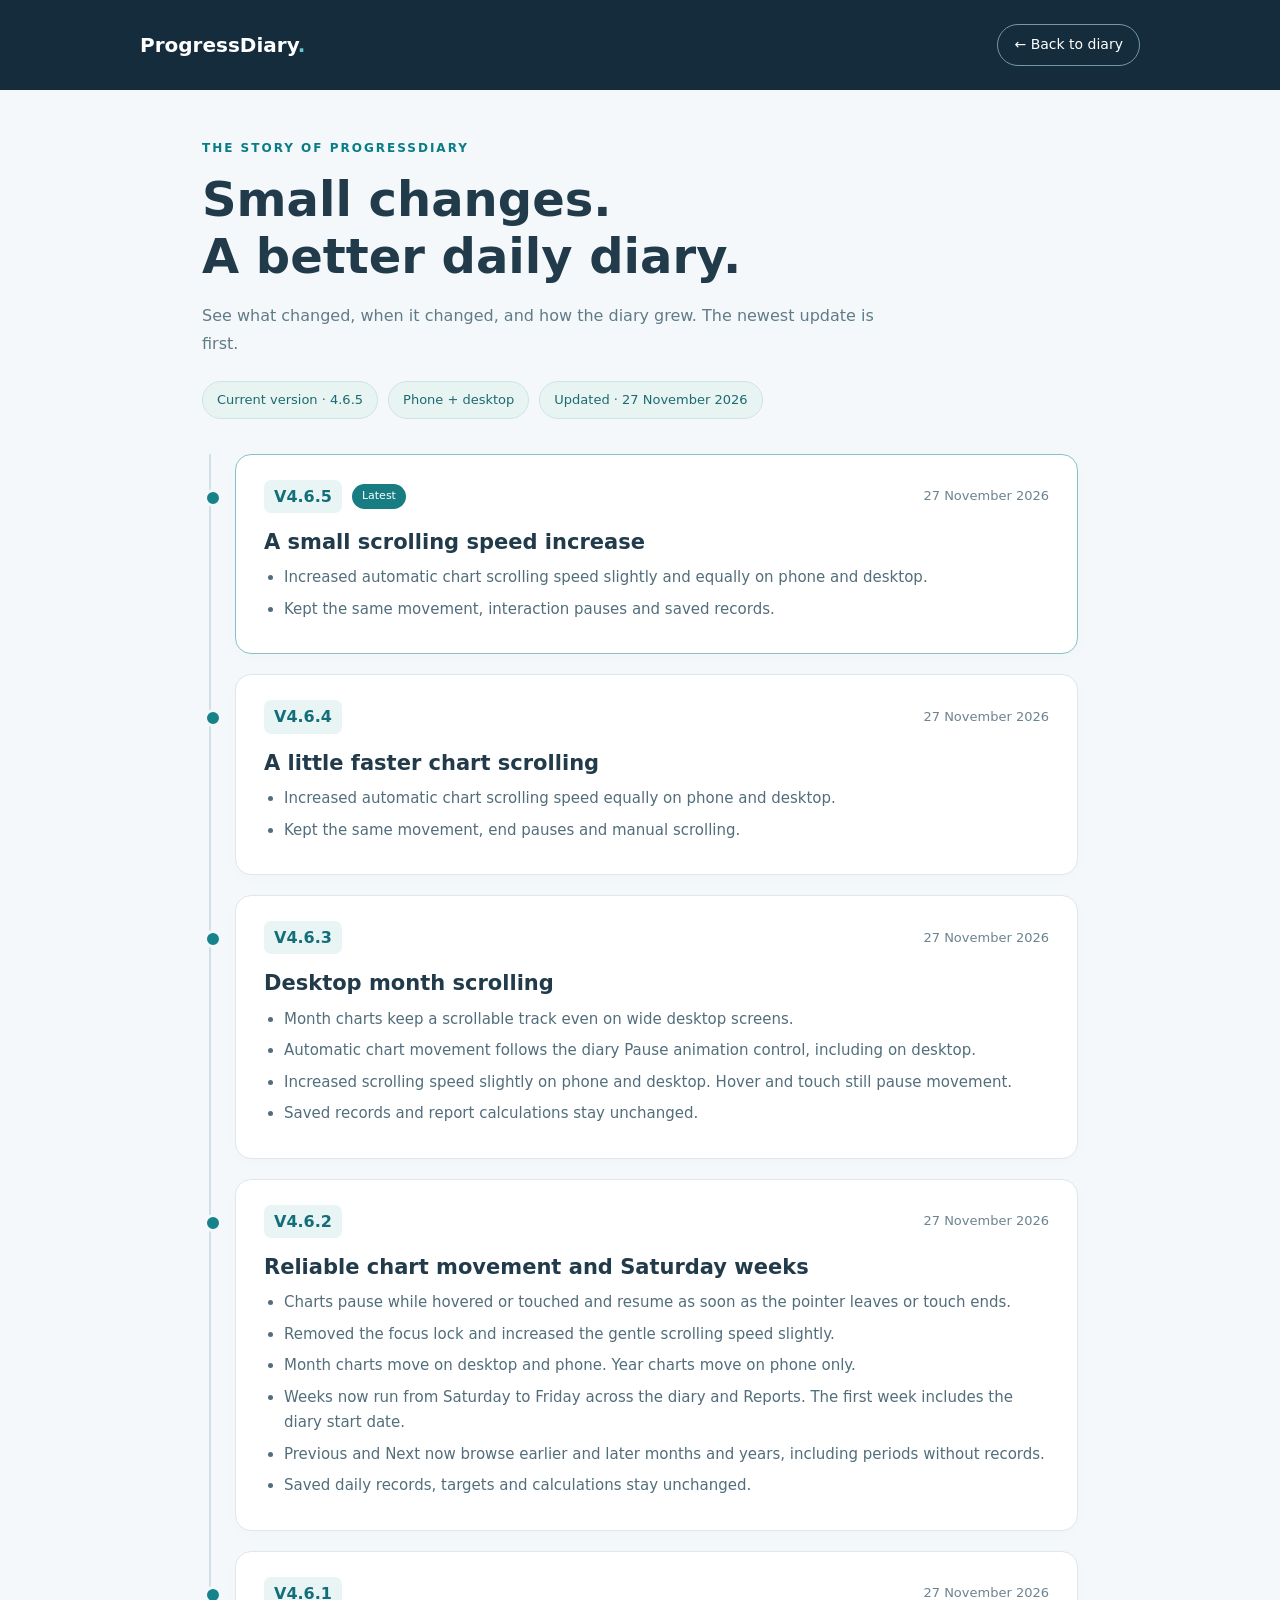
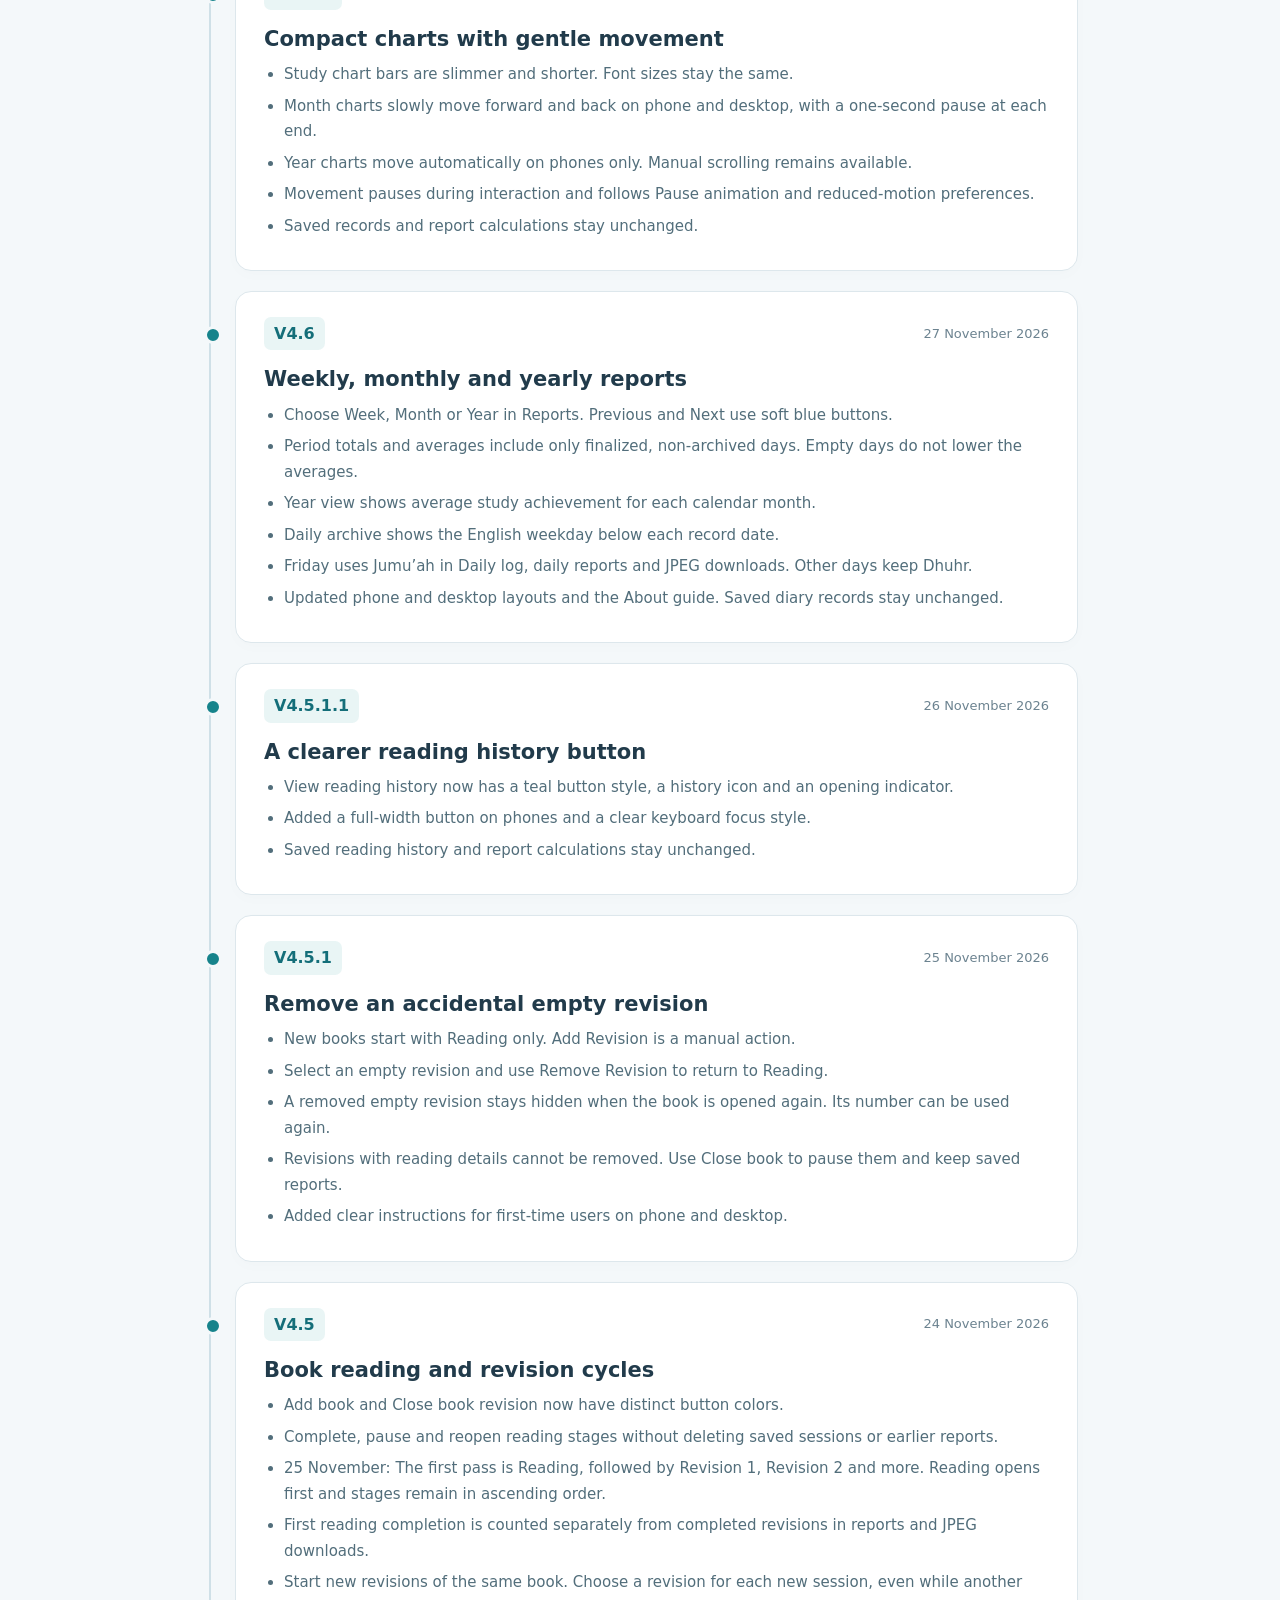
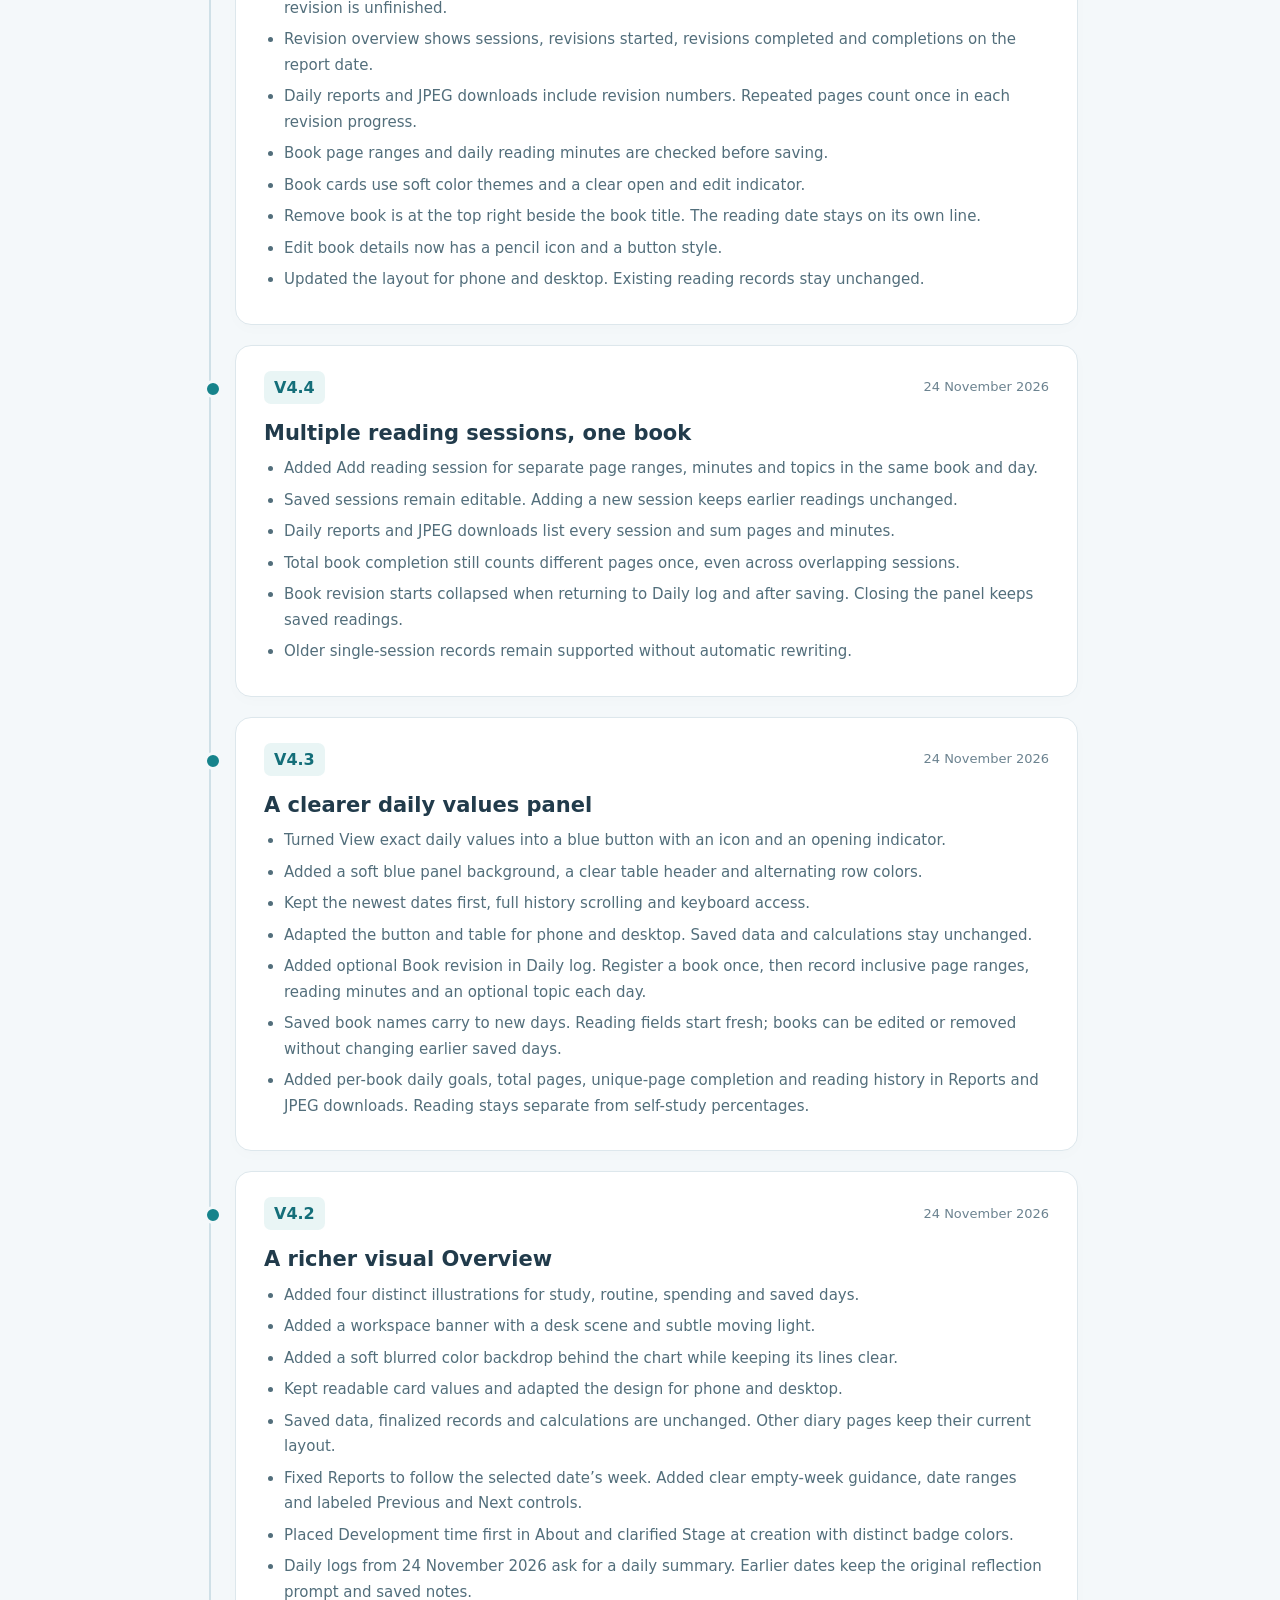
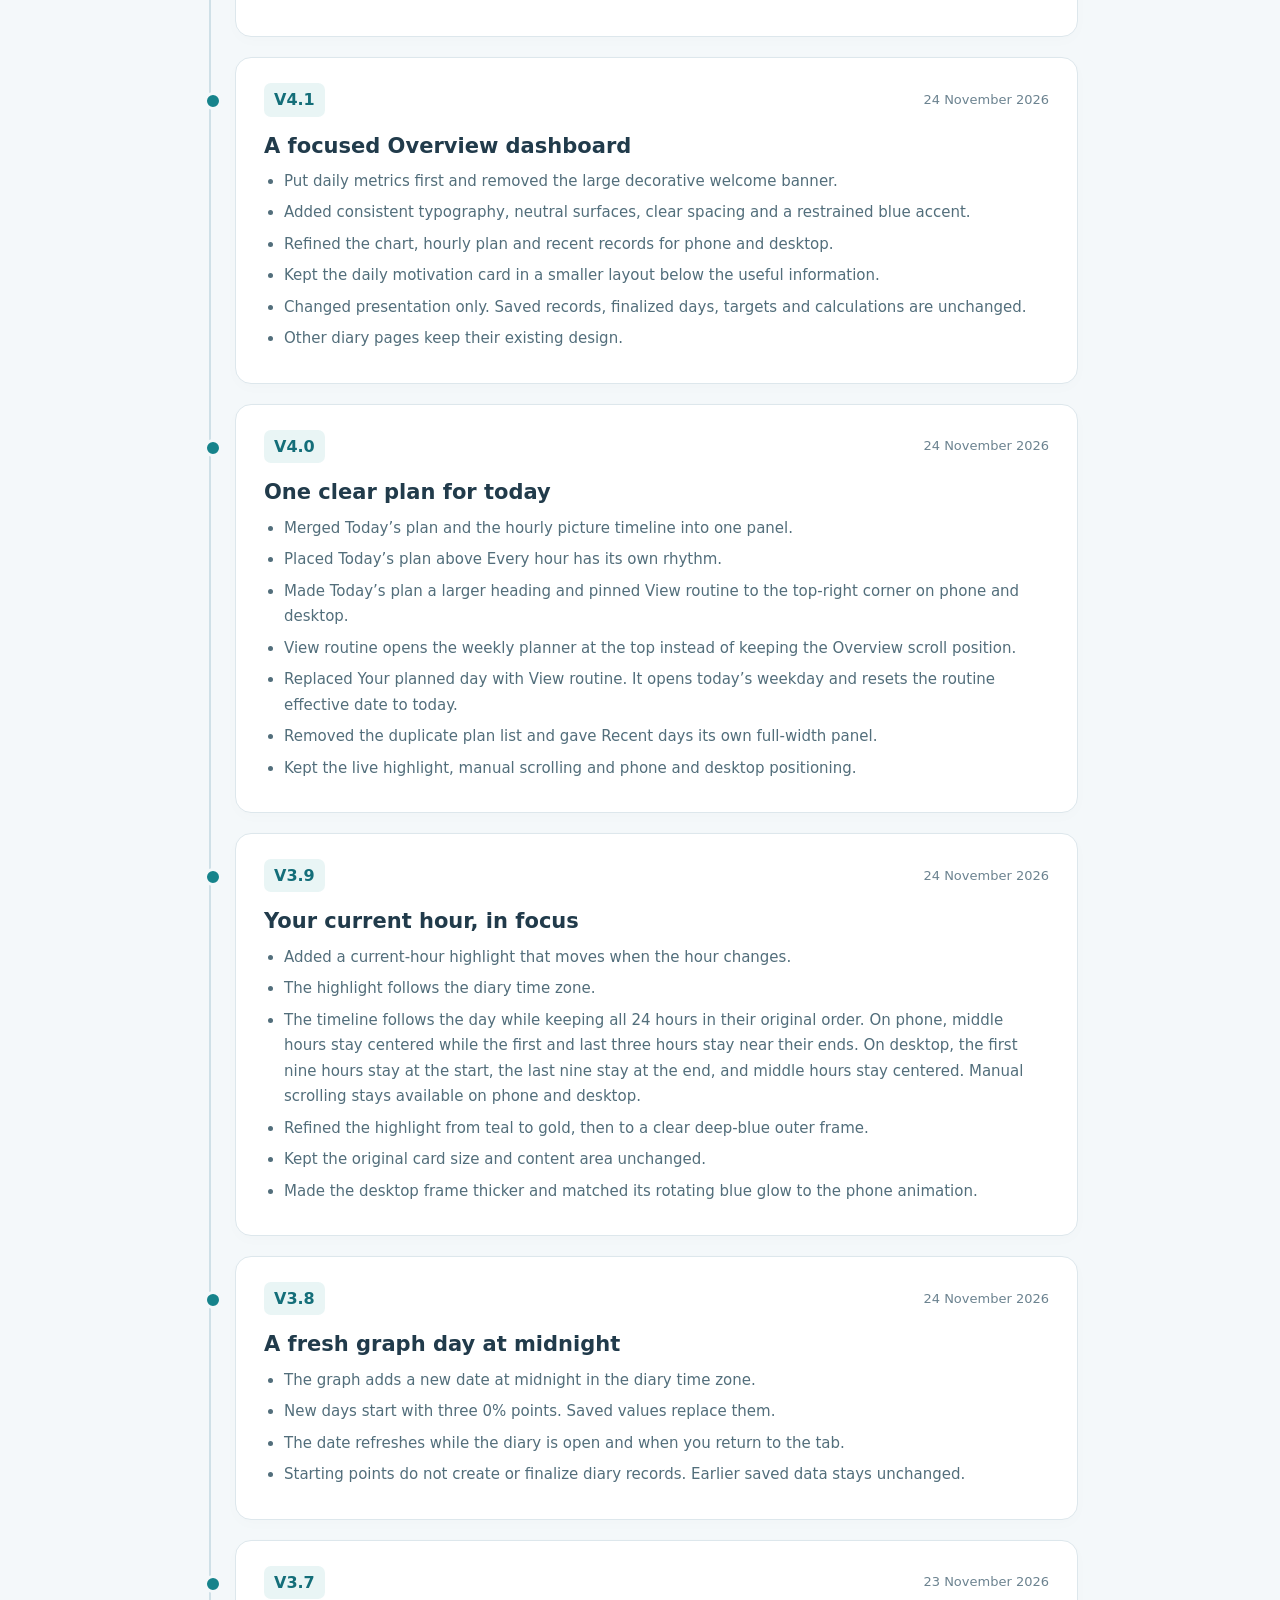
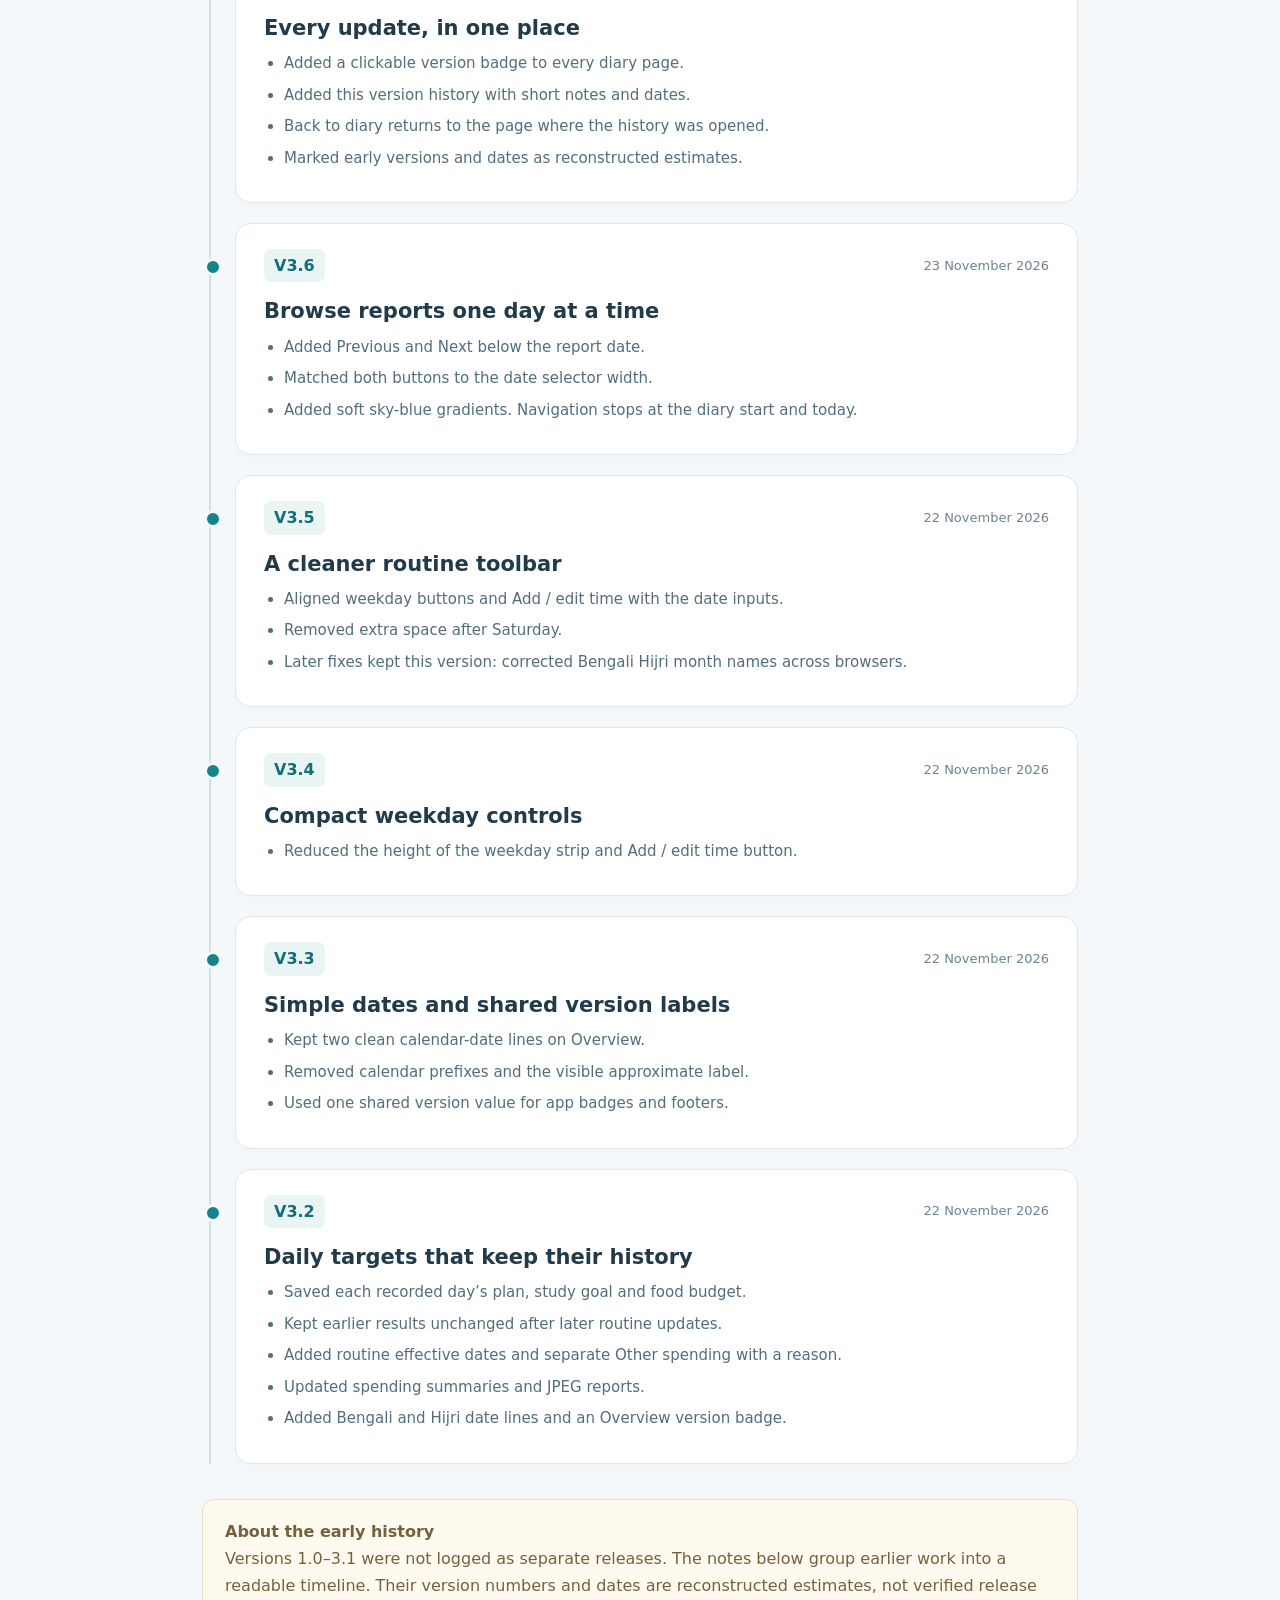
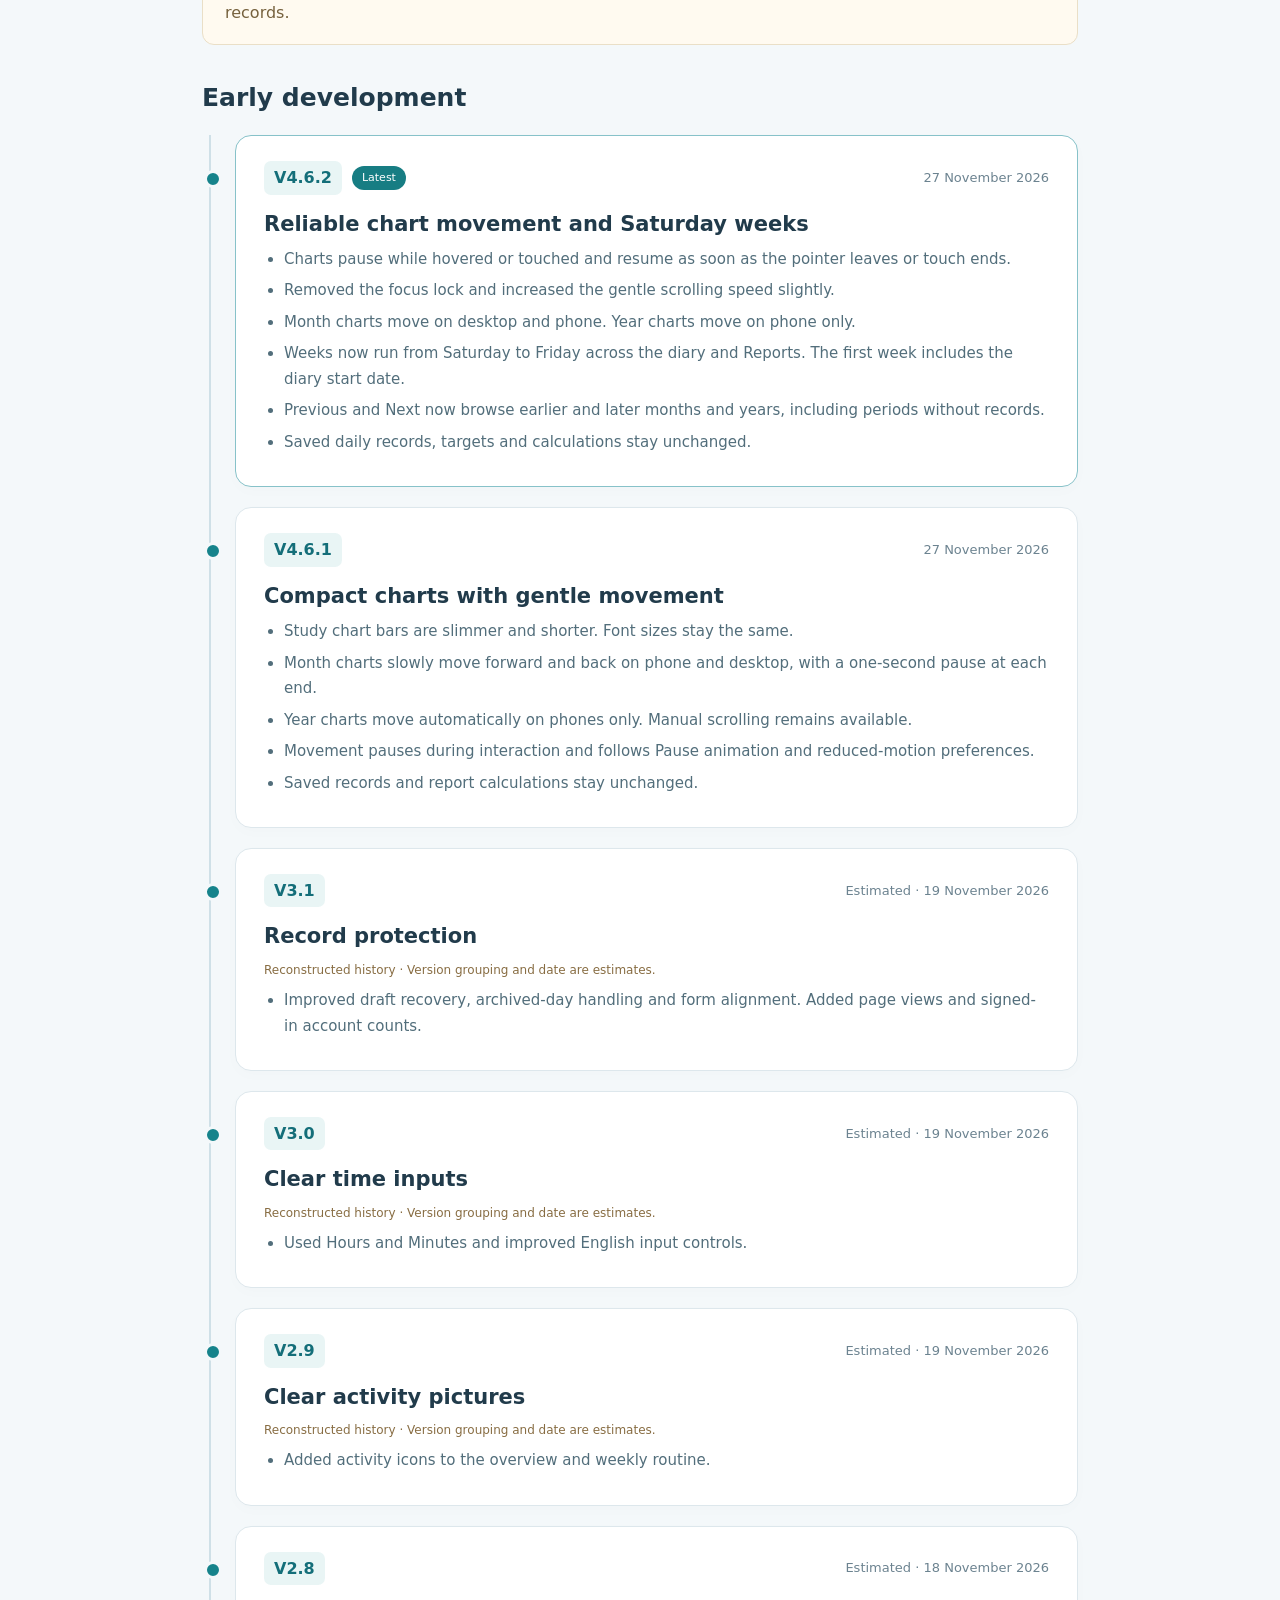
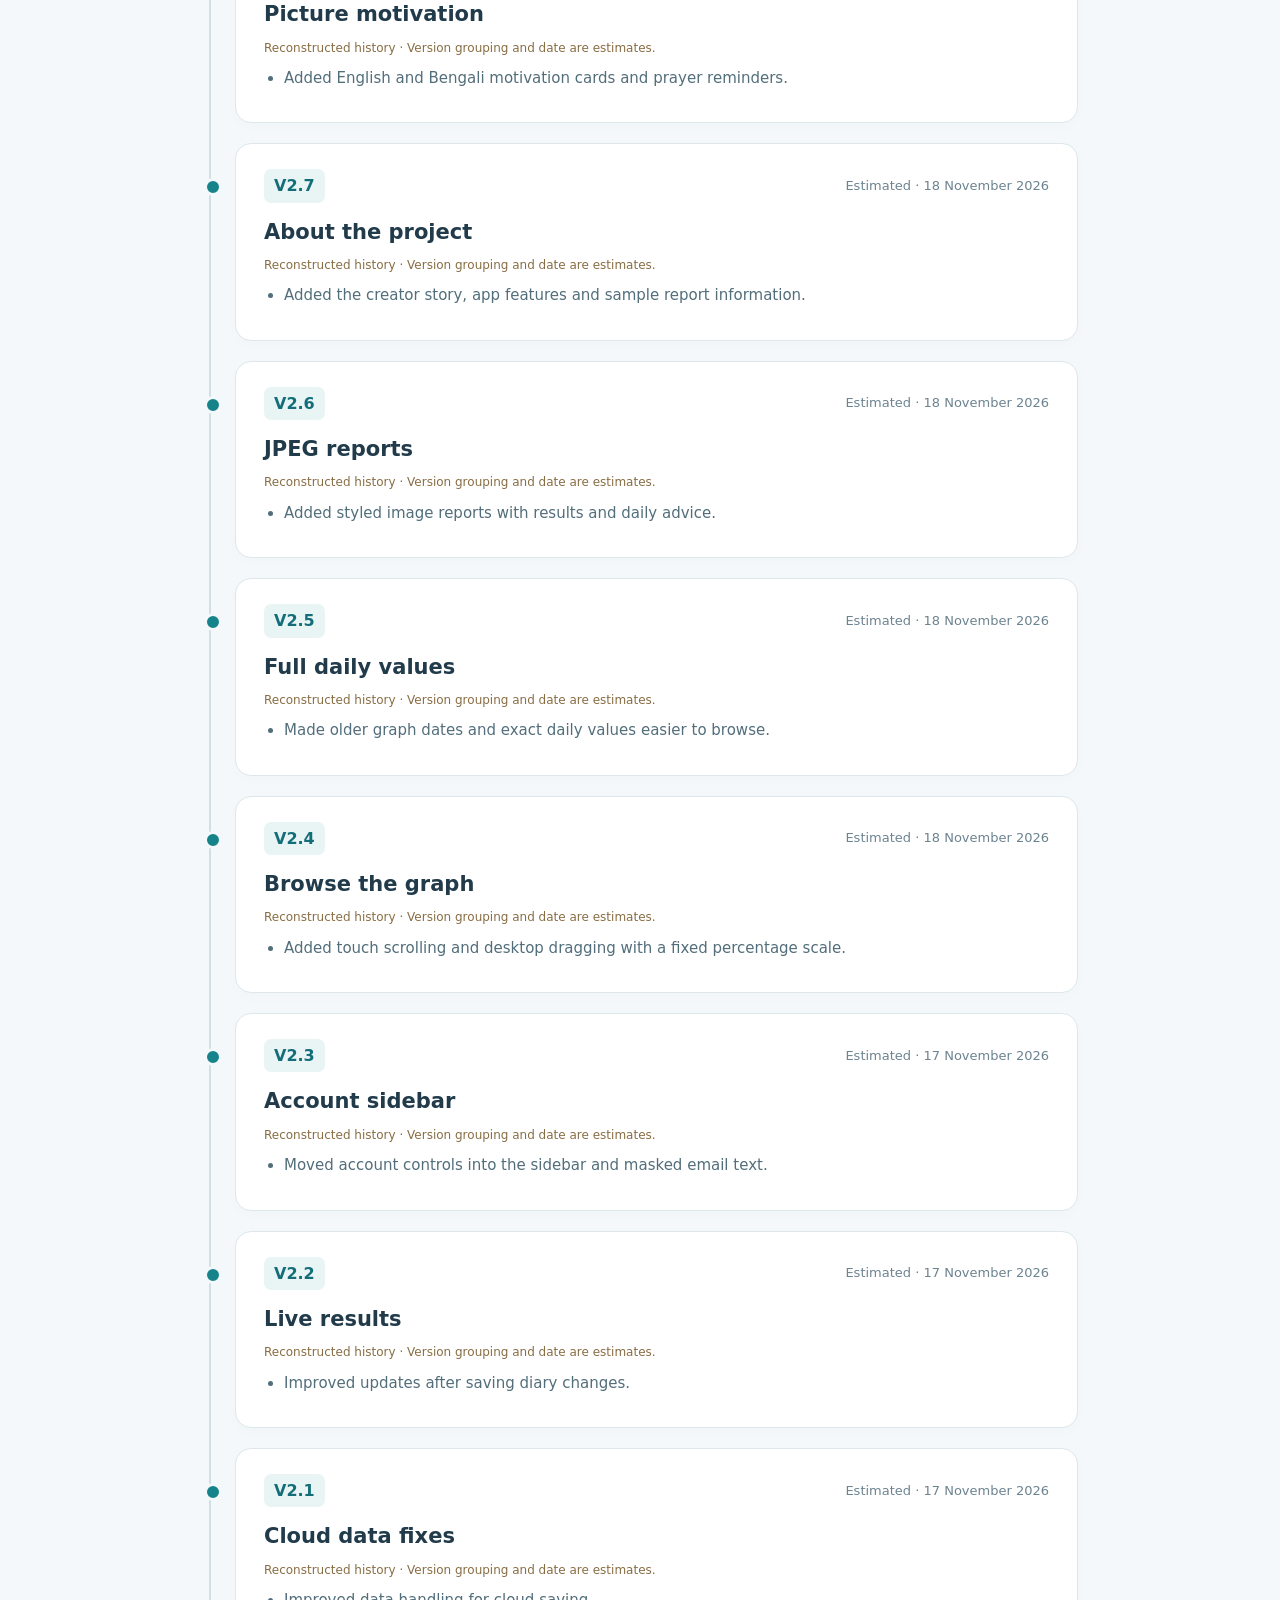
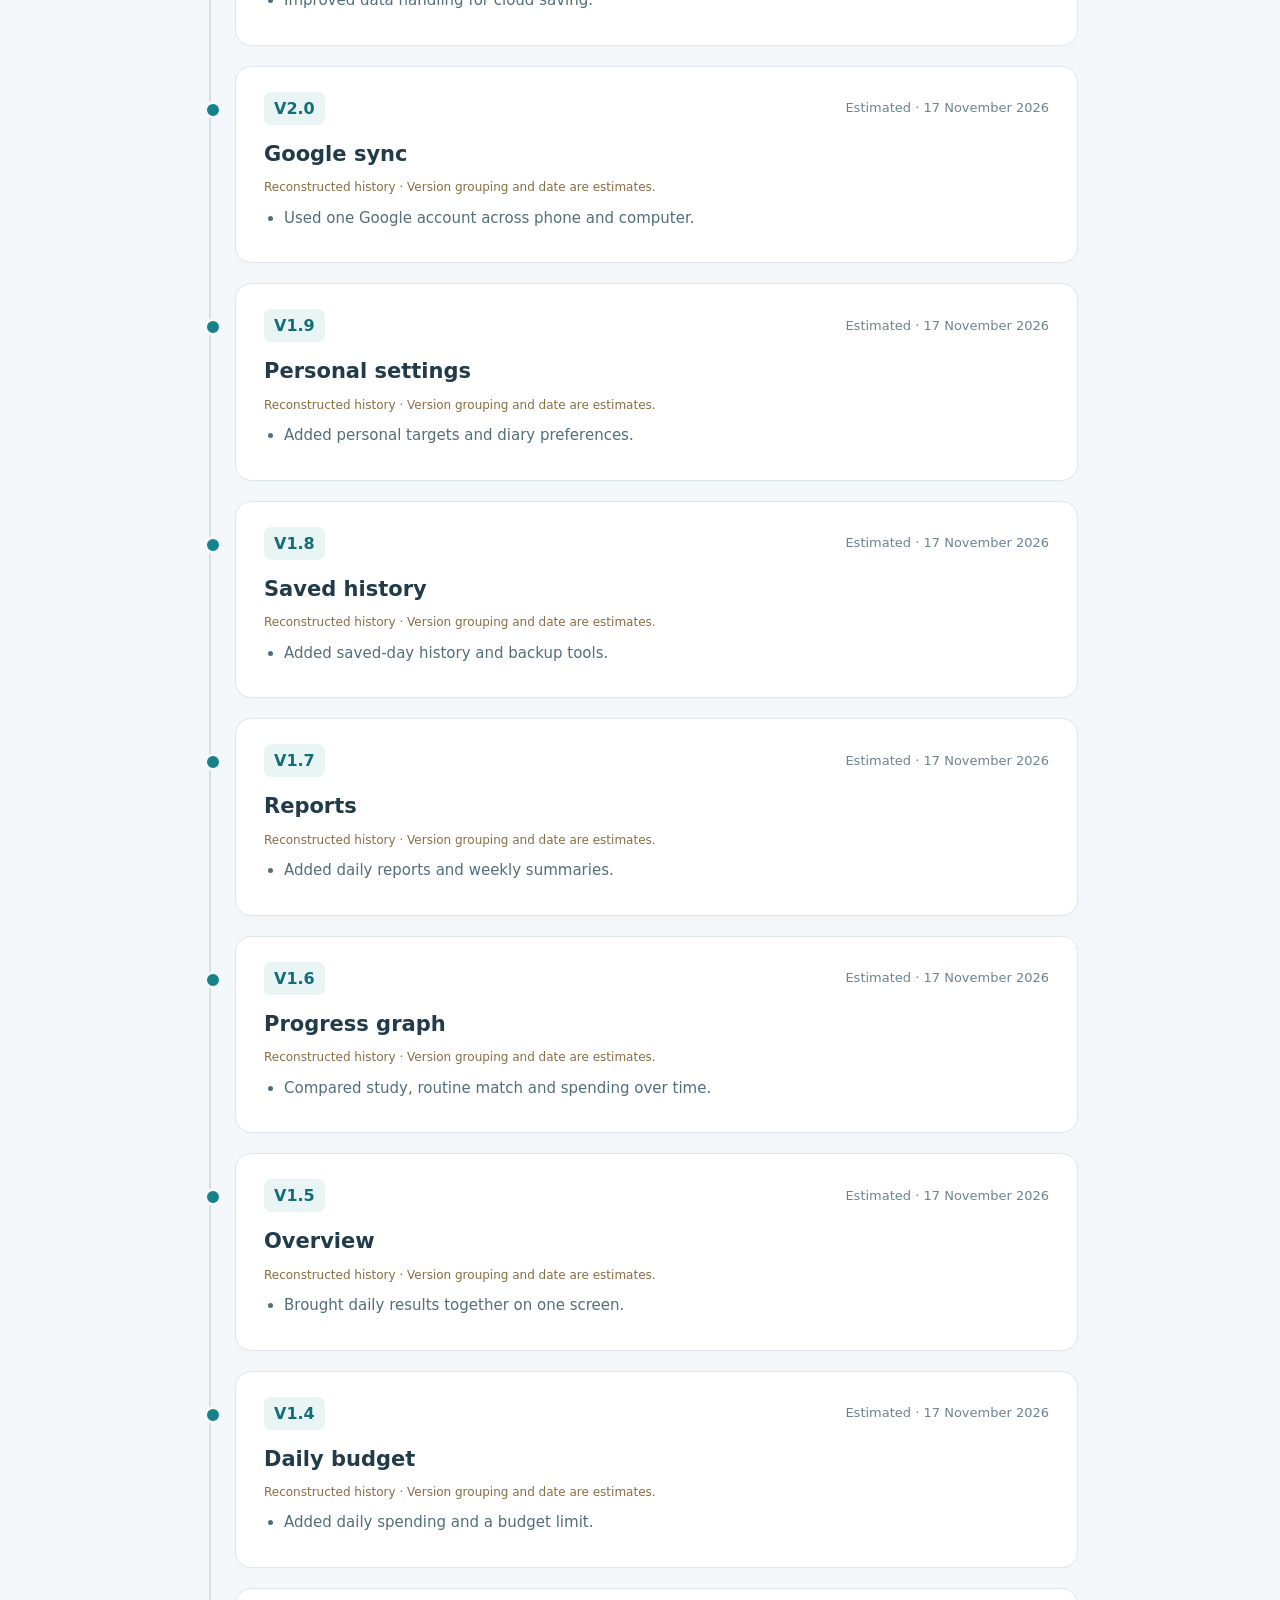
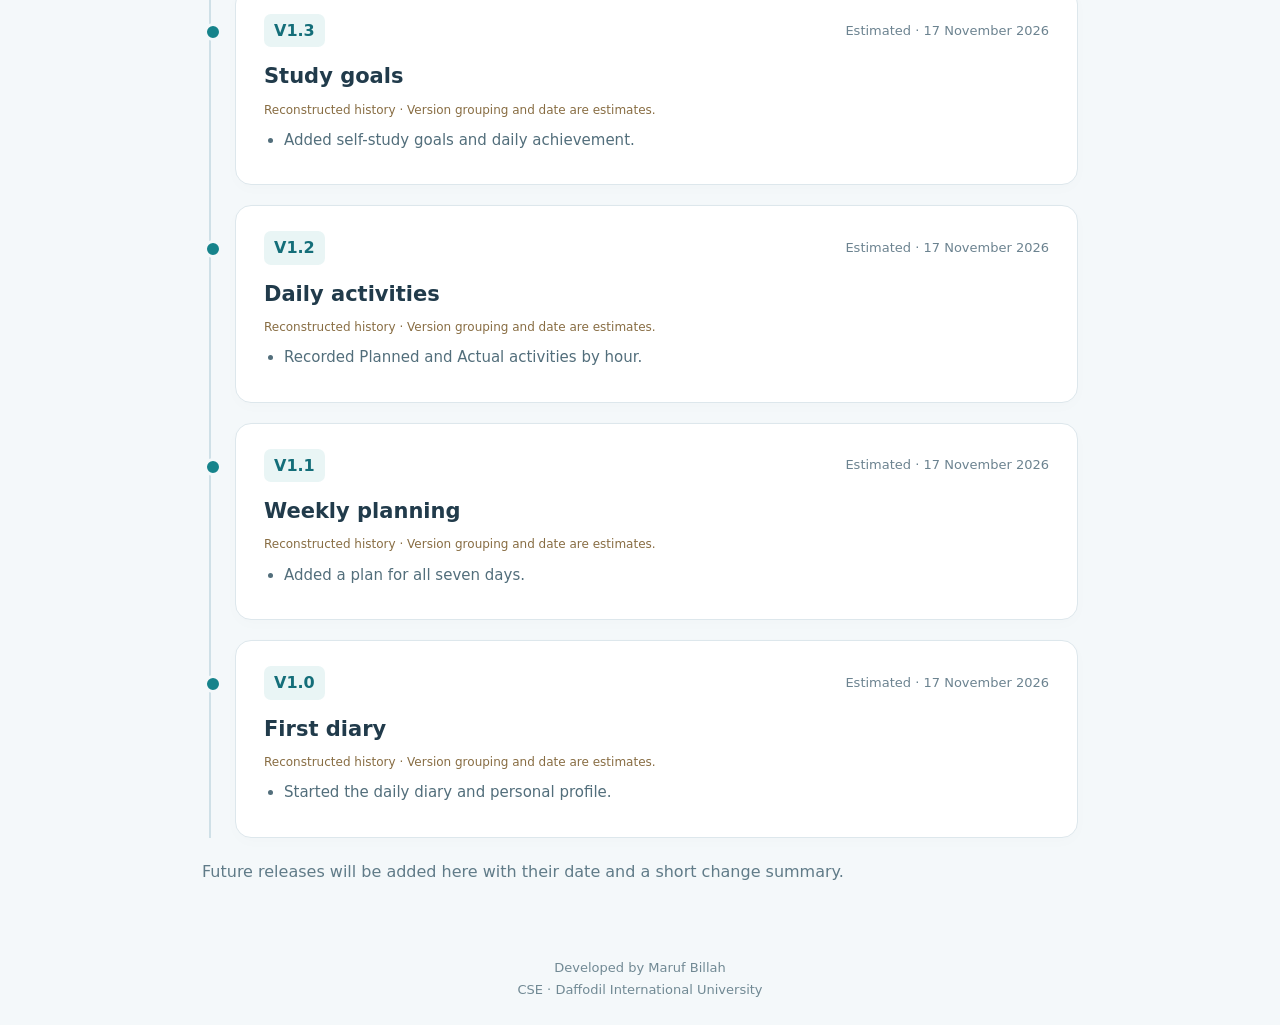
==== commit 907c2226: "Release v4.6.5: slightly faster chart movement" ====
--- a/progressdiary-versions.html
+++ b/progressdiary-versions.html
@@ -1,6 +1,6 @@
 <!doctype html><html lang="en" translate="no"><head><meta charset="utf-8"><meta name="viewport" content="width=device-width,initial-scale=1"><meta name="google" content="notranslate"><meta name="theme-color" content="#152c3c"><title>Version history · ProgressDiary</title><link rel="icon" href="./diary-favicon.svg"><style>
 *{box-sizing:border-box}body{margin:0;background:#f4f8fa;color:#213b4b;font:16px/1.7 system-ui,sans-serif}header{background:#152c3c;color:white;padding:24px max(6vw,20px)}nav{display:flex;justify-content:space-between;gap:15px;align-items:center;max-width:1000px;margin:auto}a{color:inherit}nav a{text-decoration:none}nav strong{font-size:20px}.back{border:1px solid #7398a8;border-radius:24px;padding:8px 16px;font-size:14px}main{max-width:920px;margin:48px auto;padding:0 22px}.eyebrow{color:#087d86;font-size:12px;font-weight:700;letter-spacing:2px}h1{font-size:clamp(32px,6vw,48px);line-height:1.18;margin:13px 0 18px}p{color:#607b88}.intro{max-width:680px}.summary{display:flex;gap:10px;flex-wrap:wrap;margin:24px 0 35px}.summary span{padding:7px 14px;border:1px solid #cee4e6;border-radius:30px;background:#e8f4f2;font-size:13px;color:#1c6a70}.timeline{border-left:2px solid #cfe0e7;padding-left:24px;margin-left:7px}.release{position:relative;padding:25px 28px;margin-bottom:20px;background:white;border:1px solid #dde7ec;border-radius:16px;box-shadow:0 4px 15px #173b4d04}.release:before{content:"";position:absolute;left:-32px;top:34px;width:12px;height:12px;background:#16838b;border:3px solid #f4f8fa;border-radius:50%}.release:first-child{border-color:#87c2c9}.meta{display:flex;gap:10px;align-items:center;flex-wrap:wrap}.version{font-weight:700;color:#146e79;background:#e9f5f5;padding:3px 10px;border-radius:7px}.latest{background:#177d83;color:white;font-size:11px;border-radius:20px;padding:3px 10px}.date{font-size:13px;color:#6c8390;margin-left:auto}h2{font-size:21px;line-height:1.4;margin:15px 0 8px}ul{padding-left:20px;margin:8px 0 0}li{margin:6px 0;color:#526e7b;font-size:15px}.source{font-size:12px;margin:7px 0;color:#886d43}.early-note{padding:18px 22px;border:1px solid #eadfc7;background:#fffaf0;border-radius:12px;margin:35px 0 22px;color:#76613d}footer{text-align:center;padding:24px;font-size:13px;color:#718994}.section-title{font-size:25px;margin:35px 0 20px}a:focus-visible{outline:3px solid #59b5ce;outline-offset:4px}@media(max-width:600px){main{margin:30px auto;padding:0 16px}.timeline{padding-left:16px;margin-left:4px}.release{padding:20px 18px}.release:before{left:-24px}.date{width:100%;margin-left:0}.back{padding:7px 11px;font-size:12px}nav strong{font-size:17px}li{font-size:14px}}
-</style></head><body><header><nav><a href="./progressdiary.html"><strong>ProgressDiary<span style="color:#69c9cd">.</span></strong></a><a class="back" id="back-to-diary" href="./progressdiary.html">← Back to diary</a></nav></header><main><div class="eyebrow">THE STORY OF PROGRESSDIARY</div><h1>Small changes.<br>A better daily diary.</h1><p class="intro">See what changed, when it changed, and how the diary grew. The newest update is first.</p><div class="summary"><span>Current version · 4.6.4</span><span>Phone + desktop</span><span>Updated · 27 November 2026</span></div><div class="timeline"><article class="release" id="v4-6-4"><div class="meta"><span class="version">V4.6.4</span><span class="latest">Latest</span><span class="date">27 November 2026</span></div><h2>A little faster chart scrolling</h2><ul><li>Increased automatic chart scrolling speed equally on phone and desktop.</li><li>Kept the same movement, end pauses and manual scrolling.</li></ul></article><article class="release" id="v4-6-3"><div class="meta"><span class="version">V4.6.3</span><span class="date">27 November 2026</span></div><h2>Desktop month scrolling</h2><ul><li>Month charts keep a scrollable track even on wide desktop screens.</li><li>Automatic chart movement follows the diary Pause animation control, including on desktop.</li><li>Increased scrolling speed slightly on phone and desktop. Hover and touch still pause movement.</li><li>Saved records and report calculations stay unchanged.</li></ul></article><article class="release" id="v4-6-2"><div class="meta"><span class="version">V4.6.2</span><span class="date">27 November 2026</span></div><h2>Reliable chart movement and Saturday weeks</h2><ul><li>Charts pause while hovered or touched and resume as soon as the pointer leaves or touch ends.</li><li>Removed the focus lock and increased the gentle scrolling speed slightly.</li><li>Month charts move on desktop and phone. Year charts move on phone only.</li><li>Weeks now run from Saturday to Friday across the diary and Reports. The first week includes the diary start date.</li><li>Previous and Next now browse earlier and later months and years, including periods without records.</li><li>Saved daily records, targets and calculations stay unchanged.</li></ul></article><article class="release" id="v4-6-1"><div class="meta"><span class="version">V4.6.1</span><span class="date">27 November 2026</span></div><h2>Compact charts with gentle movement</h2><ul><li>Study chart bars are slimmer and shorter. Font sizes stay the same.</li><li>Month charts slowly move forward and back on phone and desktop, with a one-second pause at each end.</li><li>Year charts move automatically on phones only. Manual scrolling remains available.</li><li>Movement pauses during interaction and follows Pause animation and reduced-motion preferences.</li><li>Saved records and report calculations stay unchanged.</li></ul></article><article class="release" id="v4-6"><div class="meta"><span class="version">V4.6</span><span class="date">27 November 2026</span></div><h2>Weekly, monthly and yearly reports</h2><ul><li>Choose Week, Month or Year in Reports. Previous and Next use soft blue buttons.</li><li>Period totals and averages include only finalized, non-archived days. Empty days do not lower the averages.</li><li>Year view shows average study achievement for each calendar month.</li><li>Daily archive shows the English weekday below each record date.</li><li>Friday uses Jumu’ah in Daily log, daily reports and JPEG downloads. Other days keep Dhuhr.</li><li>Updated phone and desktop layouts and the About guide. Saved diary records stay unchanged.</li></ul></article><article class="release" id="v4-5-1-1"><div class="meta"><span class="version">V4.5.1.1</span><span class="date">26 November 2026</span></div><h2>A clearer reading history button</h2><ul><li>View reading history now has a teal button style, a history icon and an opening indicator.</li><li>Added a full-width button on phones and a clear keyboard focus style.</li><li>Saved reading history and report calculations stay unchanged.</li></ul></article><article class="release" id="v4-5-1"><div class="meta"><span class="version">V4.5.1</span><span class="date">25 November 2026</span></div><h2>Remove an accidental empty revision</h2><ul><li>New books start with Reading only. Add Revision is a manual action.</li><li>Select an empty revision and use Remove Revision to return to Reading.</li><li>A removed empty revision stays hidden when the book is opened again. Its number can be used again.</li><li>Revisions with reading details cannot be removed. Use Close book to pause them and keep saved reports.</li><li>Added clear instructions for first-time users on phone and desktop.</li></ul></article><article class="release" id="v4-5"><div class="meta"><span class="version">V4.5</span><span class="date">24 November 2026</span></div><h2>Book reading and revision cycles</h2><ul><li>Add book and Close book revision now have distinct button colors.</li><li>Complete, pause and reopen reading stages without deleting saved sessions or earlier reports.</li><li>25 November: The first pass is Reading, followed by Revision 1, Revision 2 and more. Reading opens first and stages remain in ascending order.</li><li>First reading completion is counted separately from completed revisions in reports and JPEG downloads.</li><li>Start new revisions of the same book. Choose a revision for each new session, even while another revision is unfinished.</li><li>Revision overview shows sessions, revisions started, revisions completed and completions on the report date.</li><li>Daily reports and JPEG downloads include revision numbers. Repeated pages count once in each revision progress.</li><li>Book page ranges and daily reading minutes are checked before saving.</li><li>Book cards use soft color themes and a clear open and edit indicator.</li><li>Remove book is at the top right beside the book title. The reading date stays on its own line.</li><li>Edit book details now has a pencil icon and a button style.</li><li>Updated the layout for phone and desktop. Existing reading records stay unchanged.</li></ul></article><article class="release" id="v4-4"><div class="meta"><span class="version">V4.4</span><span class="date">24 November 2026</span></div><h2>Multiple reading sessions, one book</h2><ul><li>Added Add reading session for separate page ranges, minutes and topics in the same book and day.</li><li>Saved sessions remain editable. Adding a new session keeps earlier readings unchanged.</li><li>Daily reports and JPEG downloads list every session and sum pages and minutes.</li><li>Total book completion still counts different pages once, even across overlapping sessions.</li><li>Book revision starts collapsed when returning to Daily log and after saving. Closing the panel keeps saved readings.</li><li>Older single-session records remain supported without automatic rewriting.</li></ul></article><article class="release" id="v4-3"><div class="meta"><span class="version">V4.3</span><span class="date">24 November 2026</span></div><h2>A clearer daily values panel</h2><ul><li>Turned View exact daily values into a blue button with an icon and an opening indicator.</li><li>Added a soft blue panel background, a clear table header and alternating row colors.</li><li>Kept the newest dates first, full history scrolling and keyboard access.</li><li>Adapted the button and table for phone and desktop. Saved data and calculations stay unchanged.</li><li>Added optional Book revision in Daily log. Register a book once, then record inclusive page ranges, reading minutes and an optional topic each day.</li><li>Saved book names carry to new days. Reading fields start fresh; books can be edited or removed without changing earlier saved days.</li><li>Added per-book daily goals, total pages, unique-page completion and reading history in Reports and JPEG downloads. Reading stays separate from self-study percentages.</li></ul></article><article class="release" id="v4-2"><div class="meta"><span class="version">V4.2</span><span class="date">24 November 2026</span></div><h2>A richer visual Overview</h2><ul><li>Added four distinct illustrations for study, routine, spending and saved days.</li><li>Added a workspace banner with a desk scene and subtle moving light.</li><li>Added a soft blurred color backdrop behind the chart while keeping its lines clear.</li><li>Kept readable card values and adapted the design for phone and desktop.</li><li>Saved data, finalized records and calculations are unchanged. Other diary pages keep their current layout.</li><li>Fixed Reports to follow the selected date’s week. Added clear empty-week guidance, date ranges and labeled Previous and Next controls.</li><li>Placed Development time first in About and clarified Stage at creation with distinct badge colors.</li><li>Daily logs from 24 November 2026 ask for a daily summary. Earlier dates keep the original reflection prompt and saved notes.</li></ul></article><article class="release" id="v4-1"><div class="meta"><span class="version">V4.1</span><span class="date">24 November 2026</span></div><h2>A focused Overview dashboard</h2><ul><li>Put daily metrics first and removed the large decorative welcome banner.</li><li>Added consistent typography, neutral surfaces, clear spacing and a restrained blue accent.</li><li>Refined the chart, hourly plan and recent records for phone and desktop.</li><li>Kept the daily motivation card in a smaller layout below the useful information.</li><li>Changed presentation only. Saved records, finalized days, targets and calculations are unchanged.</li><li>Other diary pages keep their existing design.</li></ul></article><article class="release" id="v4-0"><div class="meta"><span class="version">V4.0</span><span class="date">24 November 2026</span></div><h2>One clear plan for today</h2><ul><li>Merged Today’s plan and the hourly picture timeline into one panel.</li><li>Placed Today’s plan above Every hour has its own rhythm.</li><li>Made Today’s plan a larger heading and pinned View routine to the top-right corner on phone and desktop.</li><li>View routine opens the weekly planner at the top instead of keeping the Overview scroll position.</li><li>Replaced Your planned day with View routine. It opens today’s weekday and resets the routine effective date to today.</li><li>Removed the duplicate plan list and gave Recent days its own full-width panel.</li><li>Kept the live highlight, manual scrolling and phone and desktop positioning.</li></ul></article><article class="release" id="v3-9"><div class="meta"><span class="version">V3.9</span><span class="date">24 November 2026</span></div><h2>Your current hour, in focus</h2><ul><li>Added a current-hour highlight that moves when the hour changes.</li><li>The highlight follows the diary time zone.</li><li>The timeline follows the day while keeping all 24 hours in their original order. On phone, middle hours stay centered while the first and last three hours stay near their ends. On desktop, the first nine hours stay at the start, the last nine stay at the end, and middle hours stay centered. Manual scrolling stays available on phone and desktop.</li><li>Refined the highlight from teal to gold, then to a clear deep-blue outer frame.</li><li>Kept the original card size and content area unchanged.</li><li>Made the desktop frame thicker and matched its rotating blue glow to the phone animation.</li></ul></article><article class="release" id="v3-8"><div class="meta"><span class="version">V3.8</span><span class="date">24 November 2026</span></div><h2>A fresh graph day at midnight</h2><ul><li>The graph adds a new date at midnight in the diary time zone.</li><li>New days start with three 0% points. Saved values replace them.</li><li>The date refreshes while the diary is open and when you return to the tab.</li><li>Starting points do not create or finalize diary records. Earlier saved data stays unchanged.</li></ul></article><article class="release" id="v3-7"><div class="meta"><span class="version">V3.7</span><span class="date">23 November 2026</span></div><h2>Every update, in one place</h2><ul><li>Added a clickable version badge to every diary page.</li><li>Added this version history with short notes and dates.</li><li>Back to diary returns to the page where the history was opened.</li><li>Marked early versions and dates as reconstructed estimates.</li></ul></article><article class="release" id="v3-6"><div class="meta"><span class="version">V3.6</span><span class="date">23 November 2026</span></div><h2>Browse reports one day at a time</h2><ul><li>Added Previous and Next below the report date.</li><li>Matched both buttons to the date selector width.</li><li>Added soft sky-blue gradients. Navigation stops at the diary start and today.</li></ul></article><article class="release" id="v3-5"><div class="meta"><span class="version">V3.5</span><span class="date">22 November 2026</span></div><h2>A cleaner routine toolbar</h2><ul><li>Aligned weekday buttons and Add / edit time with the date inputs.</li><li>Removed extra space after Saturday.</li><li>Later fixes kept this version: corrected Bengali Hijri month names across browsers.</li></ul></article><article class="release" id="v3-4"><div class="meta"><span class="version">V3.4</span><span class="date">22 November 2026</span></div><h2>Compact weekday controls</h2><ul><li>Reduced the height of the weekday strip and Add / edit time button.</li></ul></article><article class="release" id="v3-3"><div class="meta"><span class="version">V3.3</span><span class="date">22 November 2026</span></div><h2>Simple dates and shared version labels</h2><ul><li>Kept two clean calendar-date lines on Overview.</li><li>Removed calendar prefixes and the visible approximate label.</li><li>Used one shared version value for app badges and footers.</li></ul></article><article class="release" id="v3-2"><div class="meta"><span class="version">V3.2</span><span class="date">22 November 2026</span></div><h2>Daily targets that keep their history</h2><ul><li>Saved each recorded day’s plan, study goal and food budget.</li><li>Kept earlier results unchanged after later routine updates.</li><li>Added routine effective dates and separate Other spending with a reason.</li><li>Updated spending summaries and JPEG reports.</li><li>Added Bengali and Hijri date lines and an Overview version badge.</li></ul></article></div><div class="early-note"><strong>About the early history</strong><br>Versions 1.0–3.1 were not logged as separate releases. The notes below group earlier work into a readable timeline. Their version numbers and dates are reconstructed estimates, not verified release records.</div><h2 class="section-title">Early development</h2><div class="timeline"><article class="release" id="v4-6-2"><div class="meta"><span class="version">V4.6.2</span><span class="latest">Latest</span><span class="date">27 November 2026</span></div><h2>Reliable chart movement and Saturday weeks</h2><ul><li>Charts pause while hovered or touched and resume as soon as the pointer leaves or touch ends.</li><li>Removed the focus lock and increased the gentle scrolling speed slightly.</li><li>Month charts move on desktop and phone. Year charts move on phone only.</li><li>Weeks now run from Saturday to Friday across the diary and Reports. The first week includes the diary start date.</li><li>Previous and Next now browse earlier and later months and years, including periods without records.</li><li>Saved daily records, targets and calculations stay unchanged.</li></ul></article><article class="release" id="v4-6-1"><div class="meta"><span class="version">V4.6.1</span><span class="date">27 November 2026</span></div><h2>Compact charts with gentle movement</h2><ul><li>Study chart bars are slimmer and shorter. Font sizes stay the same.</li><li>Month charts slowly move forward and back on phone and desktop, with a one-second pause at each end.</li><li>Year charts move automatically on phones only. Manual scrolling remains available.</li><li>Movement pauses during interaction and follows Pause animation and reduced-motion preferences.</li><li>Saved records and report calculations stay unchanged.</li></ul></article><article class="release" id="v3-1"><div class="meta"><span class="version">V3.1</span><span class="date">Estimated · 19 November 2026</span></div><h2>Record protection</h2><p class="source">Reconstructed history · Version grouping and date are estimates.</p><ul><li>Improved draft recovery, archived-day handling and form alignment. Added page views and signed-in account counts.</li></ul></article><article class="release" id="v3-0"><div class="meta"><span class="version">V3.0</span><span class="date">Estimated · 19 November 2026</span></div><h2>Clear time inputs</h2><p class="source">Reconstructed history · Version grouping and date are estimates.</p><ul><li>Used Hours and Minutes and improved English input controls.</li></ul></article><article class="release" id="v2-9"><div class="meta"><span class="version">V2.9</span><span class="date">Estimated · 19 November 2026</span></div><h2>Clear activity pictures</h2><p class="source">Reconstructed history · Version grouping and date are estimates.</p><ul><li>Added activity icons to the overview and weekly routine.</li></ul></article><article class="release" id="v2-8"><div class="meta"><span class="version">V2.8</span><span class="date">Estimated · 18 November 2026</span></div><h2>Picture motivation</h2><p class="source">Reconstructed history · Version grouping and date are estimates.</p><ul><li>Added English and Bengali motivation cards and prayer reminders.</li></ul></article><article class="release" id="v2-7"><div class="meta"><span class="version">V2.7</span><span class="date">Estimated · 18 November 2026</span></div><h2>About the project</h2><p class="source">Reconstructed history · Version grouping and date are estimates.</p><ul><li>Added the creator story, app features and sample report information.</li></ul></article><article class="release" id="v2-6"><div class="meta"><span class="version">V2.6</span><span class="date">Estimated · 18 November 2026</span></div><h2>JPEG reports</h2><p class="source">Reconstructed history · Version grouping and date are estimates.</p><ul><li>Added styled image reports with results and daily advice.</li></ul></article><article class="release" id="v2-5"><div class="meta"><span class="version">V2.5</span><span class="date">Estimated · 18 November 2026</span></div><h2>Full daily values</h2><p class="source">Reconstructed history · Version grouping and date are estimates.</p><ul><li>Made older graph dates and exact daily values easier to browse.</li></ul></article><article class="release" id="v2-4"><div class="meta"><span class="version">V2.4</span><span class="date">Estimated · 18 November 2026</span></div><h2>Browse the graph</h2><p class="source">Reconstructed history · Version grouping and date are estimates.</p><ul><li>Added touch scrolling and desktop dragging with a fixed percentage scale.</li></ul></article><article class="release" id="v2-3"><div class="meta"><span class="version">V2.3</span><span class="date">Estimated · 17 November 2026</span></div><h2>Account sidebar</h2><p class="source">Reconstructed history · Version grouping and date are estimates.</p><ul><li>Moved account controls into the sidebar and masked email text.</li></ul></article><article class="release" id="v2-2"><div class="meta"><span class="version">V2.2</span><span class="date">Estimated · 17 November 2026</span></div><h2>Live results</h2><p class="source">Reconstructed history · Version grouping and date are estimates.</p><ul><li>Improved updates after saving diary changes.</li></ul></article><article class="release" id="v2-1"><div class="meta"><span class="version">V2.1</span><span class="date">Estimated · 17 November 2026</span></div><h2>Cloud data fixes</h2><p class="source">Reconstructed history · Version grouping and date are estimates.</p><ul><li>Improved data handling for cloud saving.</li></ul></article><article class="release" id="v2-0"><div class="meta"><span class="version">V2.0</span><span class="date">Estimated · 17 November 2026</span></div><h2>Google sync</h2><p class="source">Reconstructed history · Version grouping and date are estimates.</p><ul><li>Used one Google account across phone and computer.</li></ul></article><article class="release" id="v1-9"><div class="meta"><span class="version">V1.9</span><span class="date">Estimated · 17 November 2026</span></div><h2>Personal settings</h2><p class="source">Reconstructed history · Version grouping and date are estimates.</p><ul><li>Added personal targets and diary preferences.</li></ul></article><article class="release" id="v1-8"><div class="meta"><span class="version">V1.8</span><span class="date">Estimated · 17 November 2026</span></div><h2>Saved history</h2><p class="source">Reconstructed history · Version grouping and date are estimates.</p><ul><li>Added saved-day history and backup tools.</li></ul></article><article class="release" id="v1-7"><div class="meta"><span class="version">V1.7</span><span class="date">Estimated · 17 November 2026</span></div><h2>Reports</h2><p class="source">Reconstructed history · Version grouping and date are estimates.</p><ul><li>Added daily reports and weekly summaries.</li></ul></article><article class="release" id="v1-6"><div class="meta"><span class="version">V1.6</span><span class="date">Estimated · 17 November 2026</span></div><h2>Progress graph</h2><p class="source">Reconstructed history · Version grouping and date are estimates.</p><ul><li>Compared study, routine match and spending over time.</li></ul></article><article class="release" id="v1-5"><div class="meta"><span class="version">V1.5</span><span class="date">Estimated · 17 November 2026</span></div><h2>Overview</h2><p class="source">Reconstructed history · Version grouping and date are estimates.</p><ul><li>Brought daily results together on one screen.</li></ul></article><article class="release" id="v1-4"><div class="meta"><span class="version">V1.4</span><span class="date">Estimated · 17 November 2026</span></div><h2>Daily budget</h2><p class="source">Reconstructed history · Version grouping and date are estimates.</p><ul><li>Added daily spending and a budget limit.</li></ul></article><article class="release" id="v1-3"><div class="meta"><span class="version">V1.3</span><span class="date">Estimated · 17 November 2026</span></div><h2>Study goals</h2><p class="source">Reconstructed history · Version grouping and date are estimates.</p><ul><li>Added self-study goals and daily achievement.</li></ul></article><article class="release" id="v1-2"><div class="meta"><span class="version">V1.2</span><span class="date">Estimated · 17 November 2026</span></div><h2>Daily activities</h2><p class="source">Reconstructed history · Version grouping and date are estimates.</p><ul><li>Recorded Planned and Actual activities by hour.</li></ul></article><article class="release" id="v1-1"><div class="meta"><span class="version">V1.1</span><span class="date">Estimated · 17 November 2026</span></div><h2>Weekly planning</h2><p class="source">Reconstructed history · Version grouping and date are estimates.</p><ul><li>Added a plan for all seven days.</li></ul></article><article class="release" id="v1-0"><div class="meta"><span class="version">V1.0</span><span class="date">Estimated · 17 November 2026</span></div><h2>First diary</h2><p class="source">Reconstructed history · Version grouping and date are estimates.</p><ul><li>Started the daily diary and personal profile.</li></ul></article></div><p>Future releases will be added here with their date and a short change summary.</p></main><footer>Developed by Maruf Billah<br>CSE · Daffodil International University</footer><script>(()=>{const from=new URLSearchParams(location.search).get('from'),pages=['Overview','Daily log','Weekly routine','Reports','Motivation','History & backups','Settings','About'],link=document.getElementById('back-to-diary');if(pages.includes(from)){link.href='./progressdiary.html?view='+encodeURIComponent(from);link.setAttribute('aria-label','Back to '+from)}else{link.href='./progressdiary.html';link.setAttribute('aria-label','Back to home')}})();</script></body></html>
+</style></head><body><header><nav><a href="./progressdiary.html"><strong>ProgressDiary<span style="color:#69c9cd">.</span></strong></a><a class="back" id="back-to-diary" href="./progressdiary.html">← Back to diary</a></nav></header><main><div class="eyebrow">THE STORY OF PROGRESSDIARY</div><h1>Small changes.<br>A better daily diary.</h1><p class="intro">See what changed, when it changed, and how the diary grew. The newest update is first.</p><div class="summary"><span>Current version · 4.6.5</span><span>Phone + desktop</span><span>Updated · 27 November 2026</span></div><div class="timeline"><article class="release" id="v4-6-5"><div class="meta"><span class="version">V4.6.5</span><span class="latest">Latest</span><span class="date">27 November 2026</span></div><h2>A small scrolling speed increase</h2><ul><li>Increased automatic chart scrolling speed slightly and equally on phone and desktop.</li><li>Kept the same movement, interaction pauses and saved records.</li></ul></article><article class="release" id="v4-6-4"><div class="meta"><span class="version">V4.6.4</span><span class="date">27 November 2026</span></div><h2>A little faster chart scrolling</h2><ul><li>Increased automatic chart scrolling speed equally on phone and desktop.</li><li>Kept the same movement, end pauses and manual scrolling.</li></ul></article><article class="release" id="v4-6-3"><div class="meta"><span class="version">V4.6.3</span><span class="date">27 November 2026</span></div><h2>Desktop month scrolling</h2><ul><li>Month charts keep a scrollable track even on wide desktop screens.</li><li>Automatic chart movement follows the diary Pause animation control, including on desktop.</li><li>Increased scrolling speed slightly on phone and desktop. Hover and touch still pause movement.</li><li>Saved records and report calculations stay unchanged.</li></ul></article><article class="release" id="v4-6-2"><div class="meta"><span class="version">V4.6.2</span><span class="date">27 November 2026</span></div><h2>Reliable chart movement and Saturday weeks</h2><ul><li>Charts pause while hovered or touched and resume as soon as the pointer leaves or touch ends.</li><li>Removed the focus lock and increased the gentle scrolling speed slightly.</li><li>Month charts move on desktop and phone. Year charts move on phone only.</li><li>Weeks now run from Saturday to Friday across the diary and Reports. The first week includes the diary start date.</li><li>Previous and Next now browse earlier and later months and years, including periods without records.</li><li>Saved daily records, targets and calculations stay unchanged.</li></ul></article><article class="release" id="v4-6-1"><div class="meta"><span class="version">V4.6.1</span><span class="date">27 November 2026</span></div><h2>Compact charts with gentle movement</h2><ul><li>Study chart bars are slimmer and shorter. Font sizes stay the same.</li><li>Month charts slowly move forward and back on phone and desktop, with a one-second pause at each end.</li><li>Year charts move automatically on phones only. Manual scrolling remains available.</li><li>Movement pauses during interaction and follows Pause animation and reduced-motion preferences.</li><li>Saved records and report calculations stay unchanged.</li></ul></article><article class="release" id="v4-6"><div class="meta"><span class="version">V4.6</span><span class="date">27 November 2026</span></div><h2>Weekly, monthly and yearly reports</h2><ul><li>Choose Week, Month or Year in Reports. Previous and Next use soft blue buttons.</li><li>Period totals and averages include only finalized, non-archived days. Empty days do not lower the averages.</li><li>Year view shows average study achievement for each calendar month.</li><li>Daily archive shows the English weekday below each record date.</li><li>Friday uses Jumu’ah in Daily log, daily reports and JPEG downloads. Other days keep Dhuhr.</li><li>Updated phone and desktop layouts and the About guide. Saved diary records stay unchanged.</li></ul></article><article class="release" id="v4-5-1-1"><div class="meta"><span class="version">V4.5.1.1</span><span class="date">26 November 2026</span></div><h2>A clearer reading history button</h2><ul><li>View reading history now has a teal button style, a history icon and an opening indicator.</li><li>Added a full-width button on phones and a clear keyboard focus style.</li><li>Saved reading history and report calculations stay unchanged.</li></ul></article><article class="release" id="v4-5-1"><div class="meta"><span class="version">V4.5.1</span><span class="date">25 November 2026</span></div><h2>Remove an accidental empty revision</h2><ul><li>New books start with Reading only. Add Revision is a manual action.</li><li>Select an empty revision and use Remove Revision to return to Reading.</li><li>A removed empty revision stays hidden when the book is opened again. Its number can be used again.</li><li>Revisions with reading details cannot be removed. Use Close book to pause them and keep saved reports.</li><li>Added clear instructions for first-time users on phone and desktop.</li></ul></article><article class="release" id="v4-5"><div class="meta"><span class="version">V4.5</span><span class="date">24 November 2026</span></div><h2>Book reading and revision cycles</h2><ul><li>Add book and Close book revision now have distinct button colors.</li><li>Complete, pause and reopen reading stages without deleting saved sessions or earlier reports.</li><li>25 November: The first pass is Reading, followed by Revision 1, Revision 2 and more. Reading opens first and stages remain in ascending order.</li><li>First reading completion is counted separately from completed revisions in reports and JPEG downloads.</li><li>Start new revisions of the same book. Choose a revision for each new session, even while another revision is unfinished.</li><li>Revision overview shows sessions, revisions started, revisions completed and completions on the report date.</li><li>Daily reports and JPEG downloads include revision numbers. Repeated pages count once in each revision progress.</li><li>Book page ranges and daily reading minutes are checked before saving.</li><li>Book cards use soft color themes and a clear open and edit indicator.</li><li>Remove book is at the top right beside the book title. The reading date stays on its own line.</li><li>Edit book details now has a pencil icon and a button style.</li><li>Updated the layout for phone and desktop. Existing reading records stay unchanged.</li></ul></article><article class="release" id="v4-4"><div class="meta"><span class="version">V4.4</span><span class="date">24 November 2026</span></div><h2>Multiple reading sessions, one book</h2><ul><li>Added Add reading session for separate page ranges, minutes and topics in the same book and day.</li><li>Saved sessions remain editable. Adding a new session keeps earlier readings unchanged.</li><li>Daily reports and JPEG downloads list every session and sum pages and minutes.</li><li>Total book completion still counts different pages once, even across overlapping sessions.</li><li>Book revision starts collapsed when returning to Daily log and after saving. Closing the panel keeps saved readings.</li><li>Older single-session records remain supported without automatic rewriting.</li></ul></article><article class="release" id="v4-3"><div class="meta"><span class="version">V4.3</span><span class="date">24 November 2026</span></div><h2>A clearer daily values panel</h2><ul><li>Turned View exact daily values into a blue button with an icon and an opening indicator.</li><li>Added a soft blue panel background, a clear table header and alternating row colors.</li><li>Kept the newest dates first, full history scrolling and keyboard access.</li><li>Adapted the button and table for phone and desktop. Saved data and calculations stay unchanged.</li><li>Added optional Book revision in Daily log. Register a book once, then record inclusive page ranges, reading minutes and an optional topic each day.</li><li>Saved book names carry to new days. Reading fields start fresh; books can be edited or removed without changing earlier saved days.</li><li>Added per-book daily goals, total pages, unique-page completion and reading history in Reports and JPEG downloads. Reading stays separate from self-study percentages.</li></ul></article><article class="release" id="v4-2"><div class="meta"><span class="version">V4.2</span><span class="date">24 November 2026</span></div><h2>A richer visual Overview</h2><ul><li>Added four distinct illustrations for study, routine, spending and saved days.</li><li>Added a workspace banner with a desk scene and subtle moving light.</li><li>Added a soft blurred color backdrop behind the chart while keeping its lines clear.</li><li>Kept readable card values and adapted the design for phone and desktop.</li><li>Saved data, finalized records and calculations are unchanged. Other diary pages keep their current layout.</li><li>Fixed Reports to follow the selected date’s week. Added clear empty-week guidance, date ranges and labeled Previous and Next controls.</li><li>Placed Development time first in About and clarified Stage at creation with distinct badge colors.</li><li>Daily logs from 24 November 2026 ask for a daily summary. Earlier dates keep the original reflection prompt and saved notes.</li></ul></article><article class="release" id="v4-1"><div class="meta"><span class="version">V4.1</span><span class="date">24 November 2026</span></div><h2>A focused Overview dashboard</h2><ul><li>Put daily metrics first and removed the large decorative welcome banner.</li><li>Added consistent typography, neutral surfaces, clear spacing and a restrained blue accent.</li><li>Refined the chart, hourly plan and recent records for phone and desktop.</li><li>Kept the daily motivation card in a smaller layout below the useful information.</li><li>Changed presentation only. Saved records, finalized days, targets and calculations are unchanged.</li><li>Other diary pages keep their existing design.</li></ul></article><article class="release" id="v4-0"><div class="meta"><span class="version">V4.0</span><span class="date">24 November 2026</span></div><h2>One clear plan for today</h2><ul><li>Merged Today’s plan and the hourly picture timeline into one panel.</li><li>Placed Today’s plan above Every hour has its own rhythm.</li><li>Made Today’s plan a larger heading and pinned View routine to the top-right corner on phone and desktop.</li><li>View routine opens the weekly planner at the top instead of keeping the Overview scroll position.</li><li>Replaced Your planned day with View routine. It opens today’s weekday and resets the routine effective date to today.</li><li>Removed the duplicate plan list and gave Recent days its own full-width panel.</li><li>Kept the live highlight, manual scrolling and phone and desktop positioning.</li></ul></article><article class="release" id="v3-9"><div class="meta"><span class="version">V3.9</span><span class="date">24 November 2026</span></div><h2>Your current hour, in focus</h2><ul><li>Added a current-hour highlight that moves when the hour changes.</li><li>The highlight follows the diary time zone.</li><li>The timeline follows the day while keeping all 24 hours in their original order. On phone, middle hours stay centered while the first and last three hours stay near their ends. On desktop, the first nine hours stay at the start, the last nine stay at the end, and middle hours stay centered. Manual scrolling stays available on phone and desktop.</li><li>Refined the highlight from teal to gold, then to a clear deep-blue outer frame.</li><li>Kept the original card size and content area unchanged.</li><li>Made the desktop frame thicker and matched its rotating blue glow to the phone animation.</li></ul></article><article class="release" id="v3-8"><div class="meta"><span class="version">V3.8</span><span class="date">24 November 2026</span></div><h2>A fresh graph day at midnight</h2><ul><li>The graph adds a new date at midnight in the diary time zone.</li><li>New days start with three 0% points. Saved values replace them.</li><li>The date refreshes while the diary is open and when you return to the tab.</li><li>Starting points do not create or finalize diary records. Earlier saved data stays unchanged.</li></ul></article><article class="release" id="v3-7"><div class="meta"><span class="version">V3.7</span><span class="date">23 November 2026</span></div><h2>Every update, in one place</h2><ul><li>Added a clickable version badge to every diary page.</li><li>Added this version history with short notes and dates.</li><li>Back to diary returns to the page where the history was opened.</li><li>Marked early versions and dates as reconstructed estimates.</li></ul></article><article class="release" id="v3-6"><div class="meta"><span class="version">V3.6</span><span class="date">23 November 2026</span></div><h2>Browse reports one day at a time</h2><ul><li>Added Previous and Next below the report date.</li><li>Matched both buttons to the date selector width.</li><li>Added soft sky-blue gradients. Navigation stops at the diary start and today.</li></ul></article><article class="release" id="v3-5"><div class="meta"><span class="version">V3.5</span><span class="date">22 November 2026</span></div><h2>A cleaner routine toolbar</h2><ul><li>Aligned weekday buttons and Add / edit time with the date inputs.</li><li>Removed extra space after Saturday.</li><li>Later fixes kept this version: corrected Bengali Hijri month names across browsers.</li></ul></article><article class="release" id="v3-4"><div class="meta"><span class="version">V3.4</span><span class="date">22 November 2026</span></div><h2>Compact weekday controls</h2><ul><li>Reduced the height of the weekday strip and Add / edit time button.</li></ul></article><article class="release" id="v3-3"><div class="meta"><span class="version">V3.3</span><span class="date">22 November 2026</span></div><h2>Simple dates and shared version labels</h2><ul><li>Kept two clean calendar-date lines on Overview.</li><li>Removed calendar prefixes and the visible approximate label.</li><li>Used one shared version value for app badges and footers.</li></ul></article><article class="release" id="v3-2"><div class="meta"><span class="version">V3.2</span><span class="date">22 November 2026</span></div><h2>Daily targets that keep their history</h2><ul><li>Saved each recorded day’s plan, study goal and food budget.</li><li>Kept earlier results unchanged after later routine updates.</li><li>Added routine effective dates and separate Other spending with a reason.</li><li>Updated spending summaries and JPEG reports.</li><li>Added Bengali and Hijri date lines and an Overview version badge.</li></ul></article></div><div class="early-note"><strong>About the early history</strong><br>Versions 1.0–3.1 were not logged as separate releases. The notes below group earlier work into a readable timeline. Their version numbers and dates are reconstructed estimates, not verified release records.</div><h2 class="section-title">Early development</h2><div class="timeline"><article class="release" id="v4-6-2"><div class="meta"><span class="version">V4.6.2</span><span class="latest">Latest</span><span class="date">27 November 2026</span></div><h2>Reliable chart movement and Saturday weeks</h2><ul><li>Charts pause while hovered or touched and resume as soon as the pointer leaves or touch ends.</li><li>Removed the focus lock and increased the gentle scrolling speed slightly.</li><li>Month charts move on desktop and phone. Year charts move on phone only.</li><li>Weeks now run from Saturday to Friday across the diary and Reports. The first week includes the diary start date.</li><li>Previous and Next now browse earlier and later months and years, including periods without records.</li><li>Saved daily records, targets and calculations stay unchanged.</li></ul></article><article class="release" id="v4-6-1"><div class="meta"><span class="version">V4.6.1</span><span class="date">27 November 2026</span></div><h2>Compact charts with gentle movement</h2><ul><li>Study chart bars are slimmer and shorter. Font sizes stay the same.</li><li>Month charts slowly move forward and back on phone and desktop, with a one-second pause at each end.</li><li>Year charts move automatically on phones only. Manual scrolling remains available.</li><li>Movement pauses during interaction and follows Pause animation and reduced-motion preferences.</li><li>Saved records and report calculations stay unchanged.</li></ul></article><article class="release" id="v3-1"><div class="meta"><span class="version">V3.1</span><span class="date">Estimated · 19 November 2026</span></div><h2>Record protection</h2><p class="source">Reconstructed history · Version grouping and date are estimates.</p><ul><li>Improved draft recovery, archived-day handling and form alignment. Added page views and signed-in account counts.</li></ul></article><article class="release" id="v3-0"><div class="meta"><span class="version">V3.0</span><span class="date">Estimated · 19 November 2026</span></div><h2>Clear time inputs</h2><p class="source">Reconstructed history · Version grouping and date are estimates.</p><ul><li>Used Hours and Minutes and improved English input controls.</li></ul></article><article class="release" id="v2-9"><div class="meta"><span class="version">V2.9</span><span class="date">Estimated · 19 November 2026</span></div><h2>Clear activity pictures</h2><p class="source">Reconstructed history · Version grouping and date are estimates.</p><ul><li>Added activity icons to the overview and weekly routine.</li></ul></article><article class="release" id="v2-8"><div class="meta"><span class="version">V2.8</span><span class="date">Estimated · 18 November 2026</span></div><h2>Picture motivation</h2><p class="source">Reconstructed history · Version grouping and date are estimates.</p><ul><li>Added English and Bengali motivation cards and prayer reminders.</li></ul></article><article class="release" id="v2-7"><div class="meta"><span class="version">V2.7</span><span class="date">Estimated · 18 November 2026</span></div><h2>About the project</h2><p class="source">Reconstructed history · Version grouping and date are estimates.</p><ul><li>Added the creator story, app features and sample report information.</li></ul></article><article class="release" id="v2-6"><div class="meta"><span class="version">V2.6</span><span class="date">Estimated · 18 November 2026</span></div><h2>JPEG reports</h2><p class="source">Reconstructed history · Version grouping and date are estimates.</p><ul><li>Added styled image reports with results and daily advice.</li></ul></article><article class="release" id="v2-5"><div class="meta"><span class="version">V2.5</span><span class="date">Estimated · 18 November 2026</span></div><h2>Full daily values</h2><p class="source">Reconstructed history · Version grouping and date are estimates.</p><ul><li>Made older graph dates and exact daily values easier to browse.</li></ul></article><article class="release" id="v2-4"><div class="meta"><span class="version">V2.4</span><span class="date">Estimated · 18 November 2026</span></div><h2>Browse the graph</h2><p class="source">Reconstructed history · Version grouping and date are estimates.</p><ul><li>Added touch scrolling and desktop dragging with a fixed percentage scale.</li></ul></article><article class="release" id="v2-3"><div class="meta"><span class="version">V2.3</span><span class="date">Estimated · 17 November 2026</span></div><h2>Account sidebar</h2><p class="source">Reconstructed history · Version grouping and date are estimates.</p><ul><li>Moved account controls into the sidebar and masked email text.</li></ul></article><article class="release" id="v2-2"><div class="meta"><span class="version">V2.2</span><span class="date">Estimated · 17 November 2026</span></div><h2>Live results</h2><p class="source">Reconstructed history · Version grouping and date are estimates.</p><ul><li>Improved updates after saving diary changes.</li></ul></article><article class="release" id="v2-1"><div class="meta"><span class="version">V2.1</span><span class="date">Estimated · 17 November 2026</span></div><h2>Cloud data fixes</h2><p class="source">Reconstructed history · Version grouping and date are estimates.</p><ul><li>Improved data handling for cloud saving.</li></ul></article><article class="release" id="v2-0"><div class="meta"><span class="version">V2.0</span><span class="date">Estimated · 17 November 2026</span></div><h2>Google sync</h2><p class="source">Reconstructed history · Version grouping and date are estimates.</p><ul><li>Used one Google account across phone and computer.</li></ul></article><article class="release" id="v1-9"><div class="meta"><span class="version">V1.9</span><span class="date">Estimated · 17 November 2026</span></div><h2>Personal settings</h2><p class="source">Reconstructed history · Version grouping and date are estimates.</p><ul><li>Added personal targets and diary preferences.</li></ul></article><article class="release" id="v1-8"><div class="meta"><span class="version">V1.8</span><span class="date">Estimated · 17 November 2026</span></div><h2>Saved history</h2><p class="source">Reconstructed history · Version grouping and date are estimates.</p><ul><li>Added saved-day history and backup tools.</li></ul></article><article class="release" id="v1-7"><div class="meta"><span class="version">V1.7</span><span class="date">Estimated · 17 November 2026</span></div><h2>Reports</h2><p class="source">Reconstructed history · Version grouping and date are estimates.</p><ul><li>Added daily reports and weekly summaries.</li></ul></article><article class="release" id="v1-6"><div class="meta"><span class="version">V1.6</span><span class="date">Estimated · 17 November 2026</span></div><h2>Progress graph</h2><p class="source">Reconstructed history · Version grouping and date are estimates.</p><ul><li>Compared study, routine match and spending over time.</li></ul></article><article class="release" id="v1-5"><div class="meta"><span class="version">V1.5</span><span class="date">Estimated · 17 November 2026</span></div><h2>Overview</h2><p class="source">Reconstructed history · Version grouping and date are estimates.</p><ul><li>Brought daily results together on one screen.</li></ul></article><article class="release" id="v1-4"><div class="meta"><span class="version">V1.4</span><span class="date">Estimated · 17 November 2026</span></div><h2>Daily budget</h2><p class="source">Reconstructed history · Version grouping and date are estimates.</p><ul><li>Added daily spending and a budget limit.</li></ul></article><article class="release" id="v1-3"><div class="meta"><span class="version">V1.3</span><span class="date">Estimated · 17 November 2026</span></div><h2>Study goals</h2><p class="source">Reconstructed history · Version grouping and date are estimates.</p><ul><li>Added self-study goals and daily achievement.</li></ul></article><article class="release" id="v1-2"><div class="meta"><span class="version">V1.2</span><span class="date">Estimated · 17 November 2026</span></div><h2>Daily activities</h2><p class="source">Reconstructed history · Version grouping and date are estimates.</p><ul><li>Recorded Planned and Actual activities by hour.</li></ul></article><article class="release" id="v1-1"><div class="meta"><span class="version">V1.1</span><span class="date">Estimated · 17 November 2026</span></div><h2>Weekly planning</h2><p class="source">Reconstructed history · Version grouping and date are estimates.</p><ul><li>Added a plan for all seven days.</li></ul></article><article class="release" id="v1-0"><div class="meta"><span class="version">V1.0</span><span class="date">Estimated · 17 November 2026</span></div><h2>First diary</h2><p class="source">Reconstructed history · Version grouping and date are estimates.</p><ul><li>Started the daily diary and personal profile.</li></ul></article></div><p>Future releases will be added here with their date and a short change summary.</p></main><footer>Developed by Maruf Billah<br>CSE · Daffodil International University</footer><script>(()=>{const from=new URLSearchParams(location.search).get('from'),pages=['Overview','Daily log','Weekly routine','Reports','Motivation','History & backups','Settings','About'],link=document.getElementById('back-to-diary');if(pages.includes(from)){link.href='./progressdiary.html?view='+encodeURIComponent(from);link.setAttribute('aria-label','Back to '+from)}else{link.href='./progressdiary.html';link.setAttribute('aria-label','Back to home')}})();</script></body></html>
 
 
 
@@ -26,3 +26,4 @@
 
 
 
+
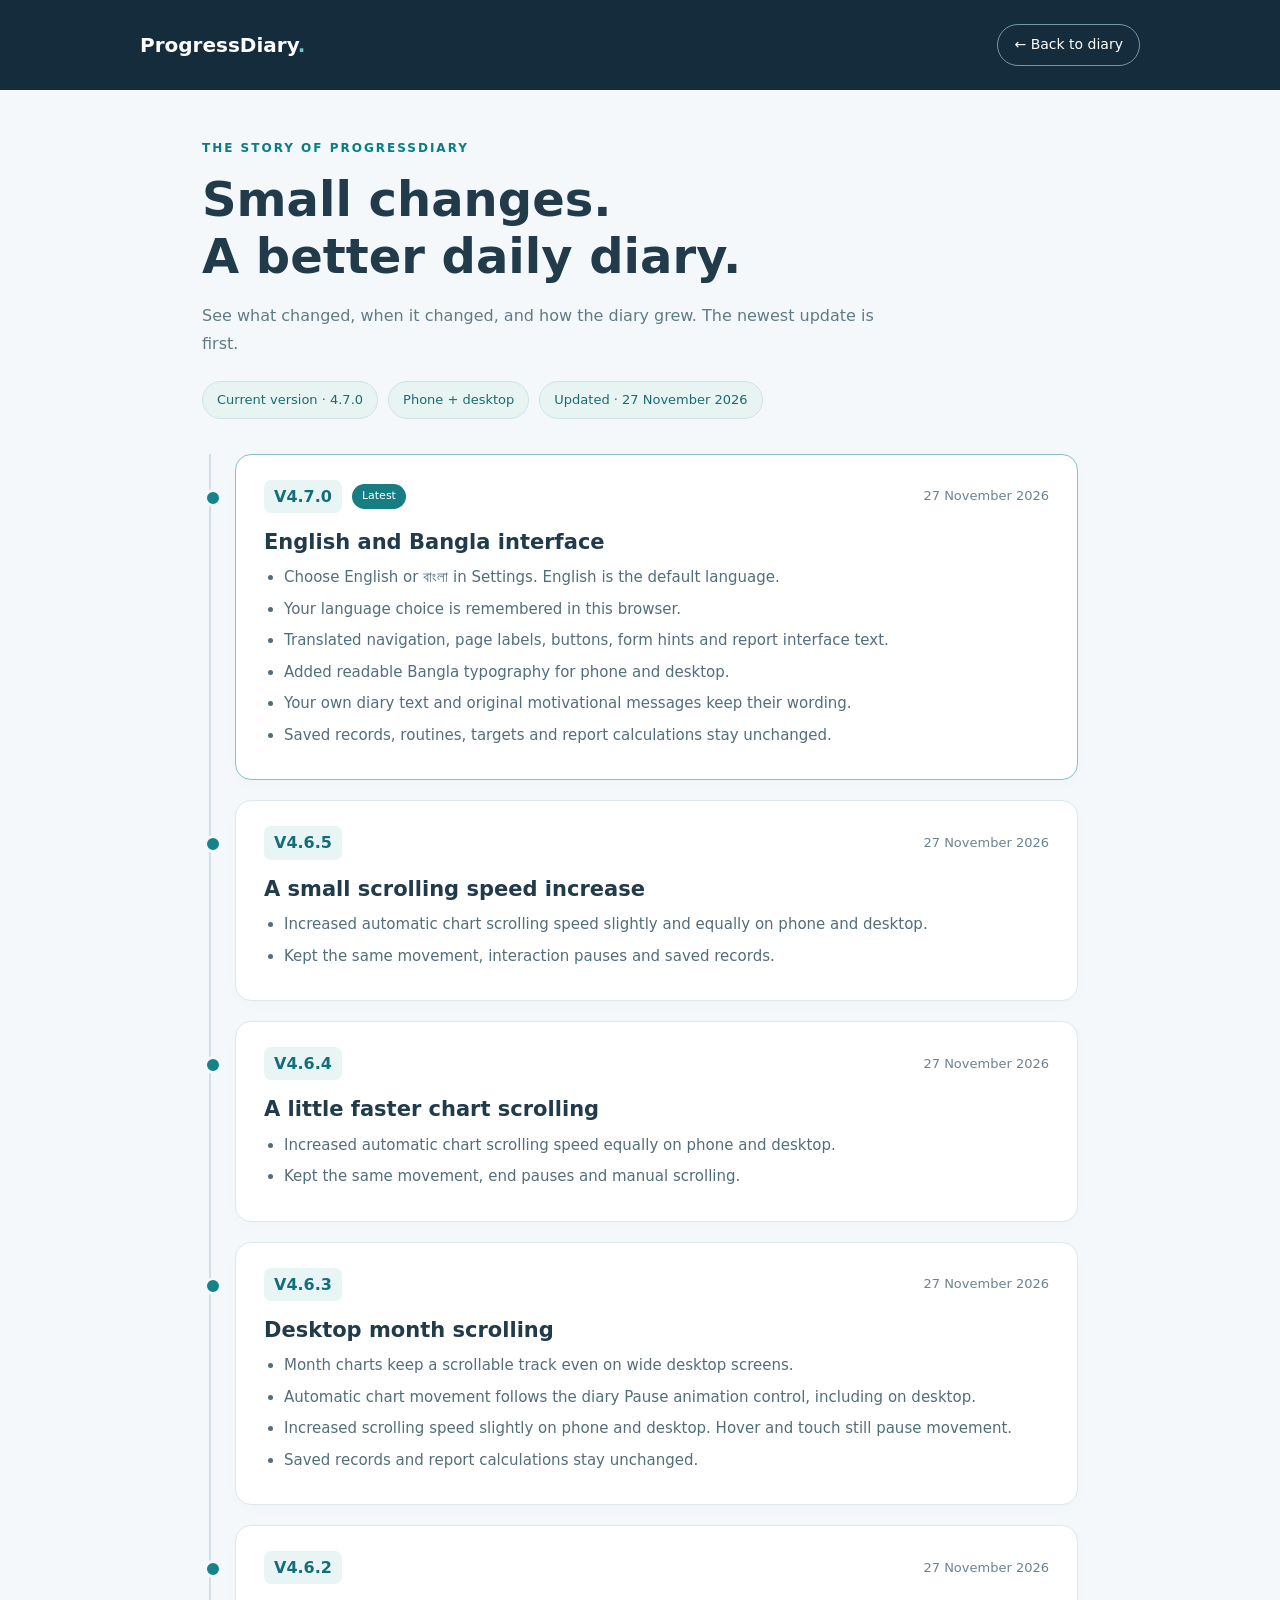
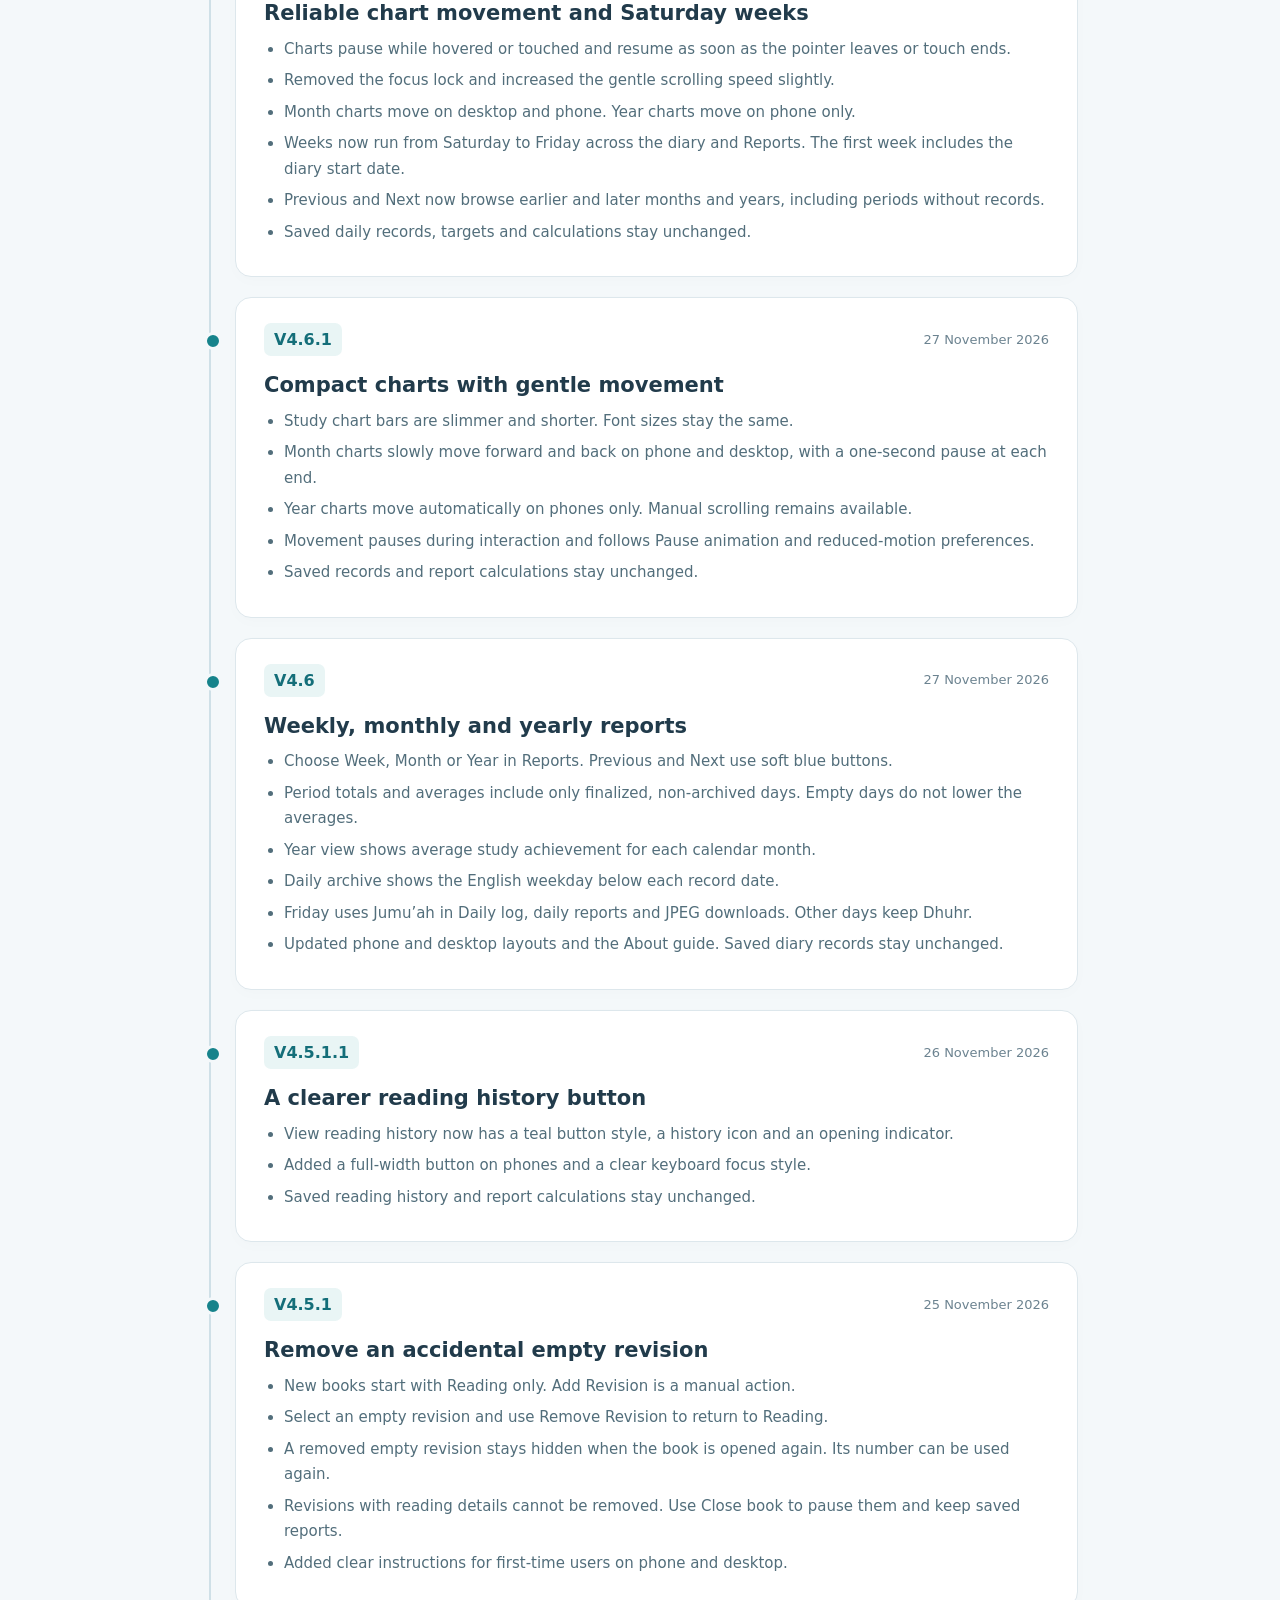
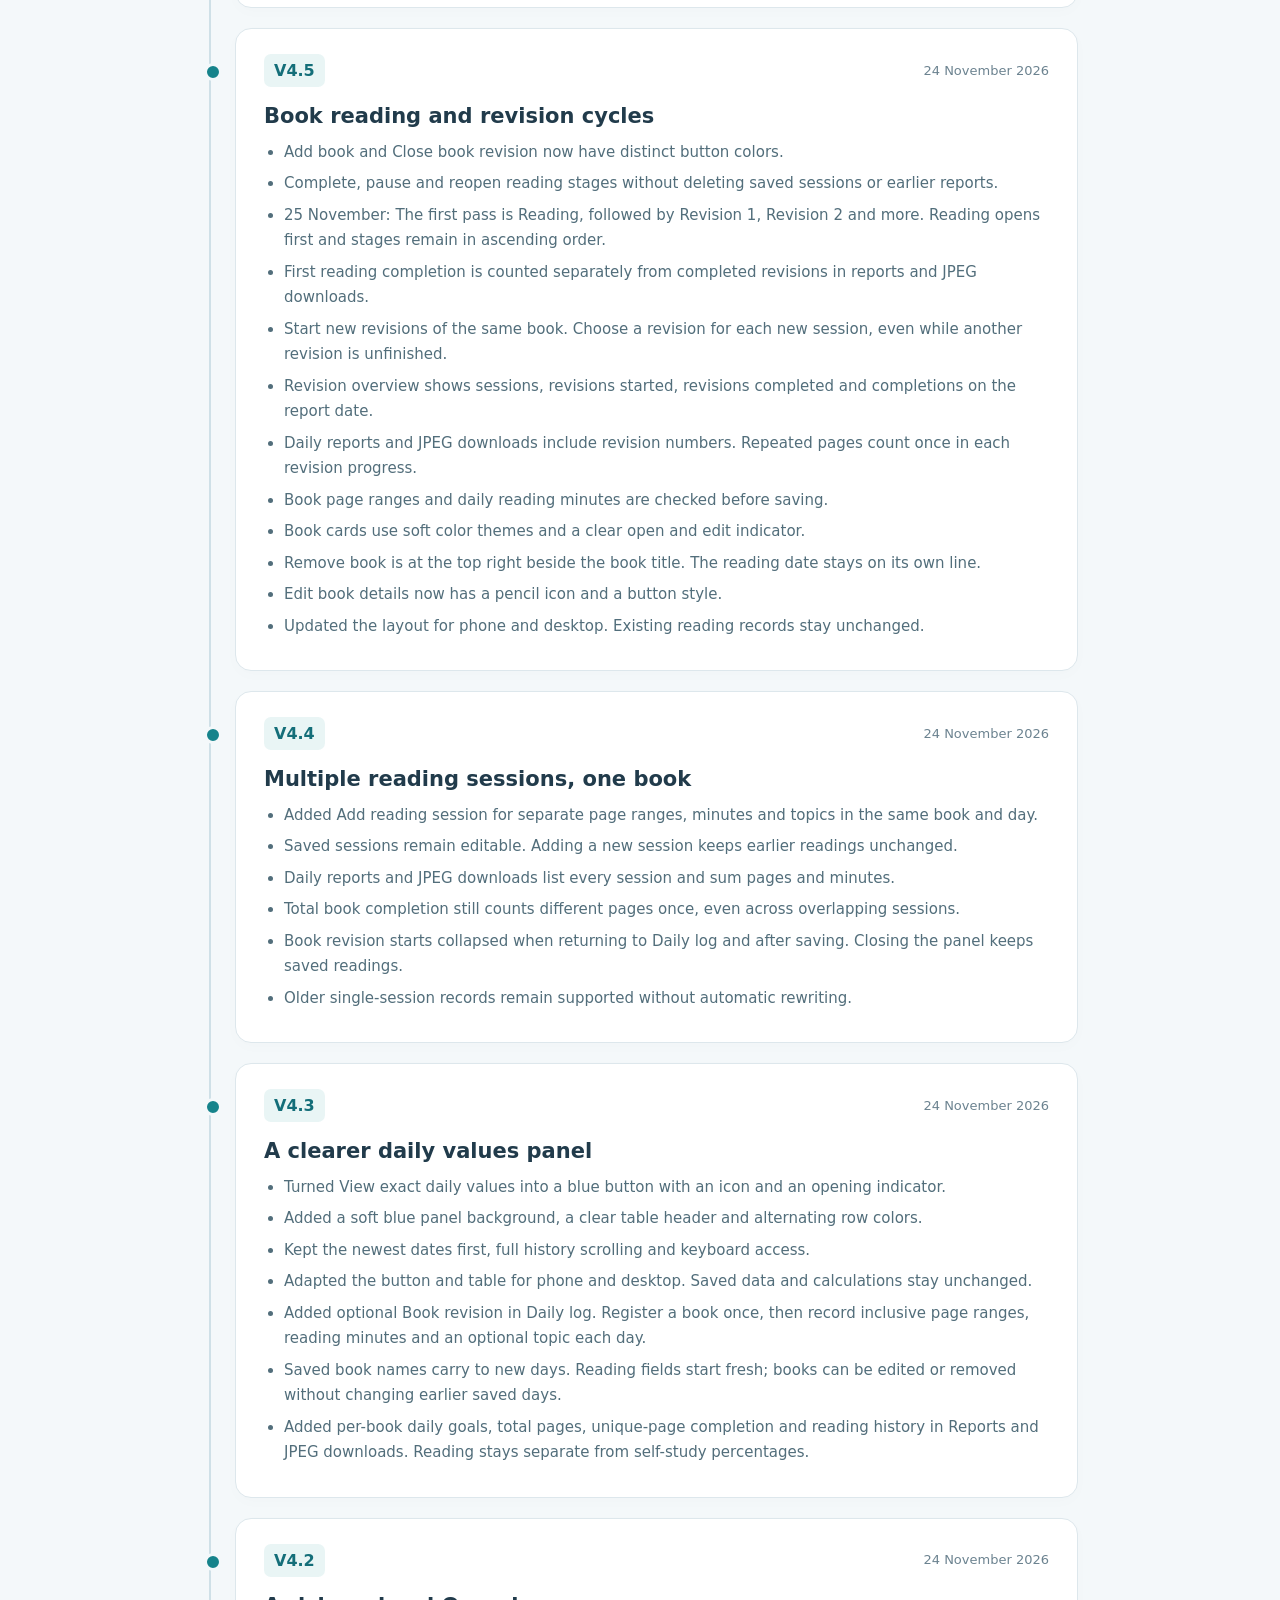
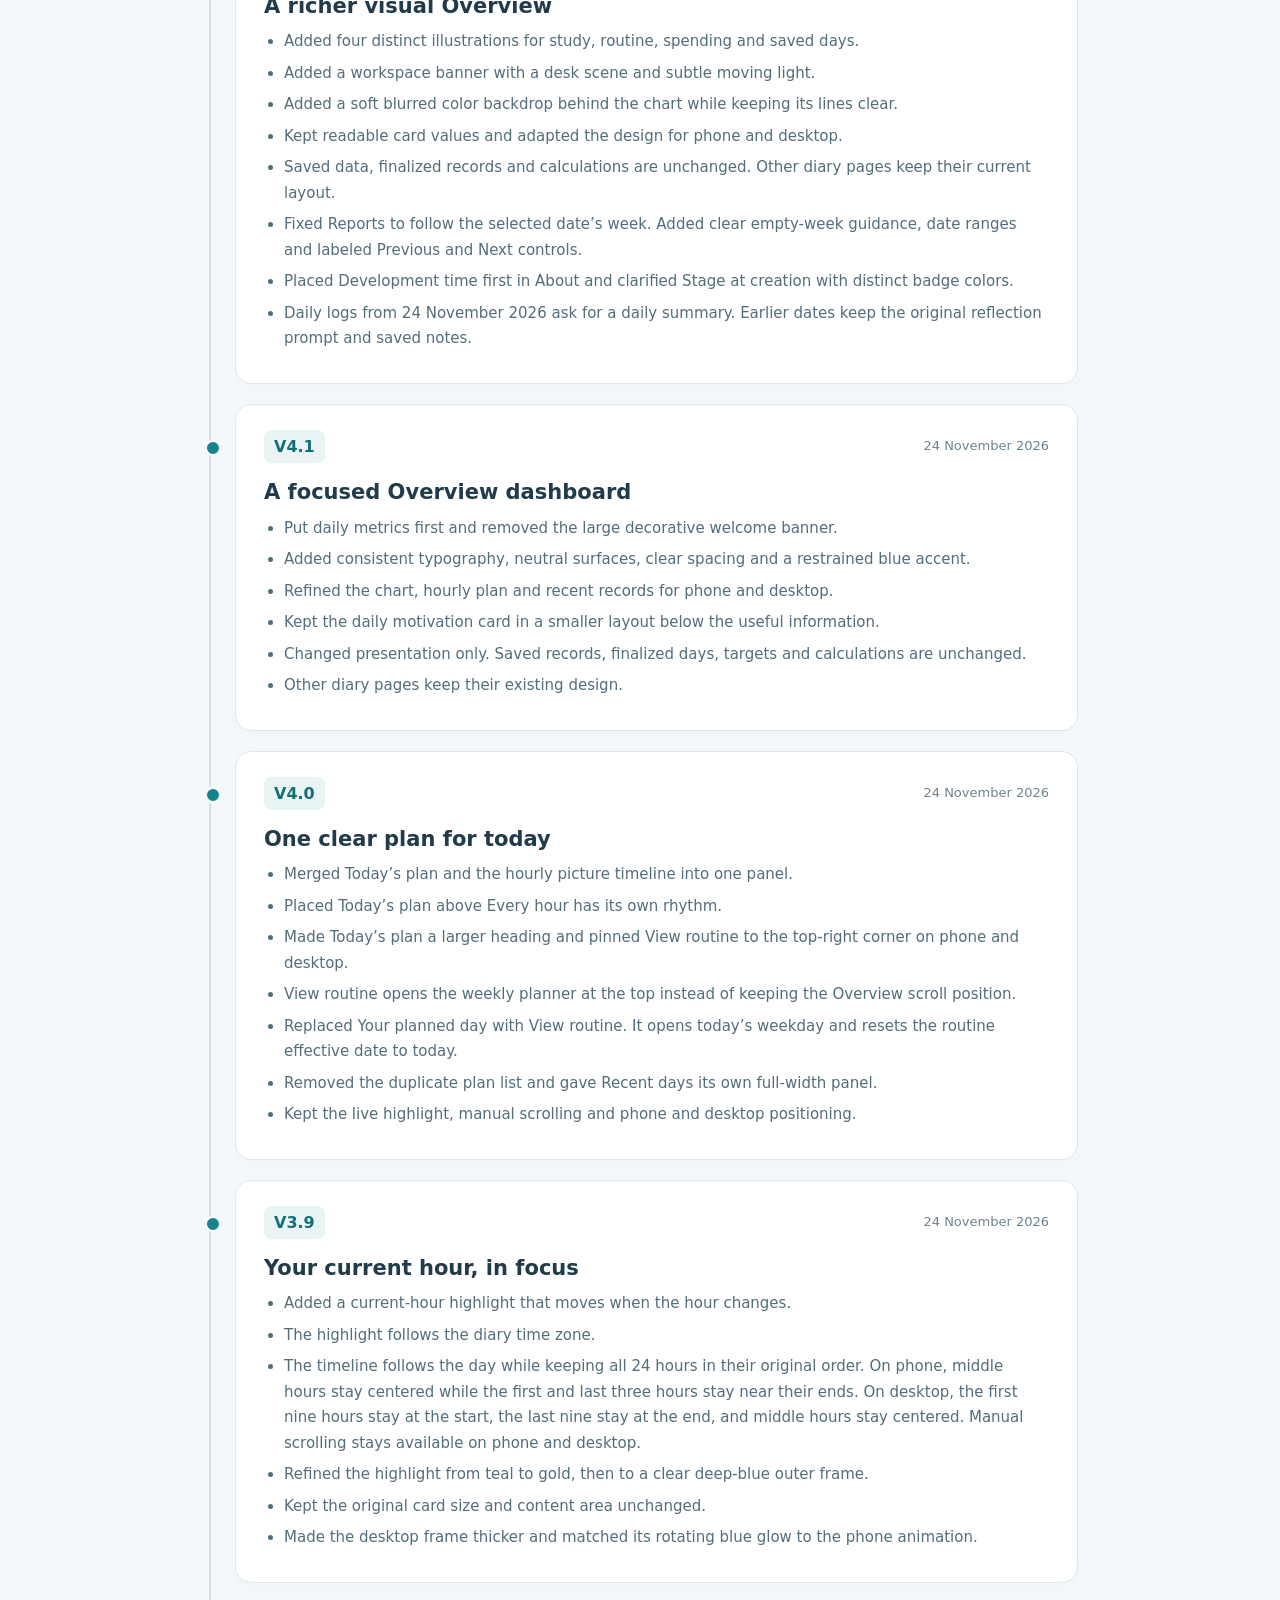
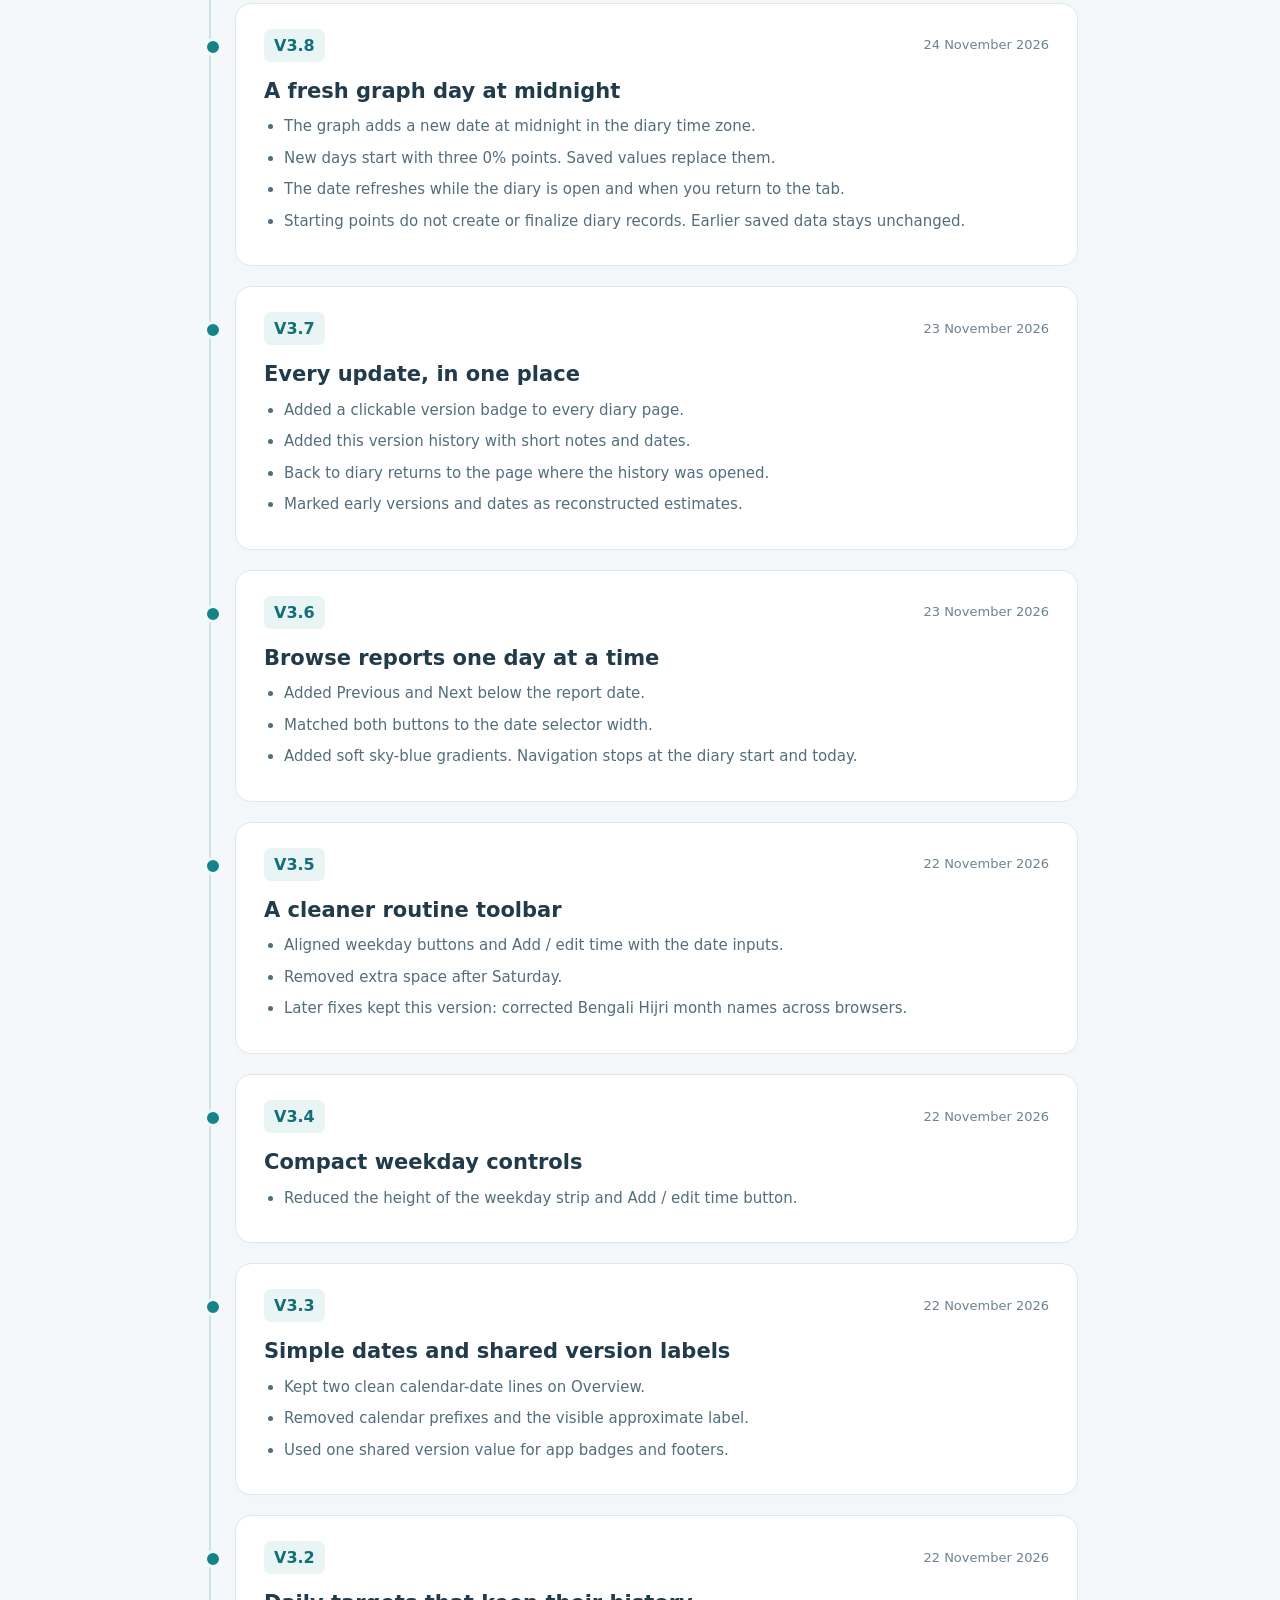
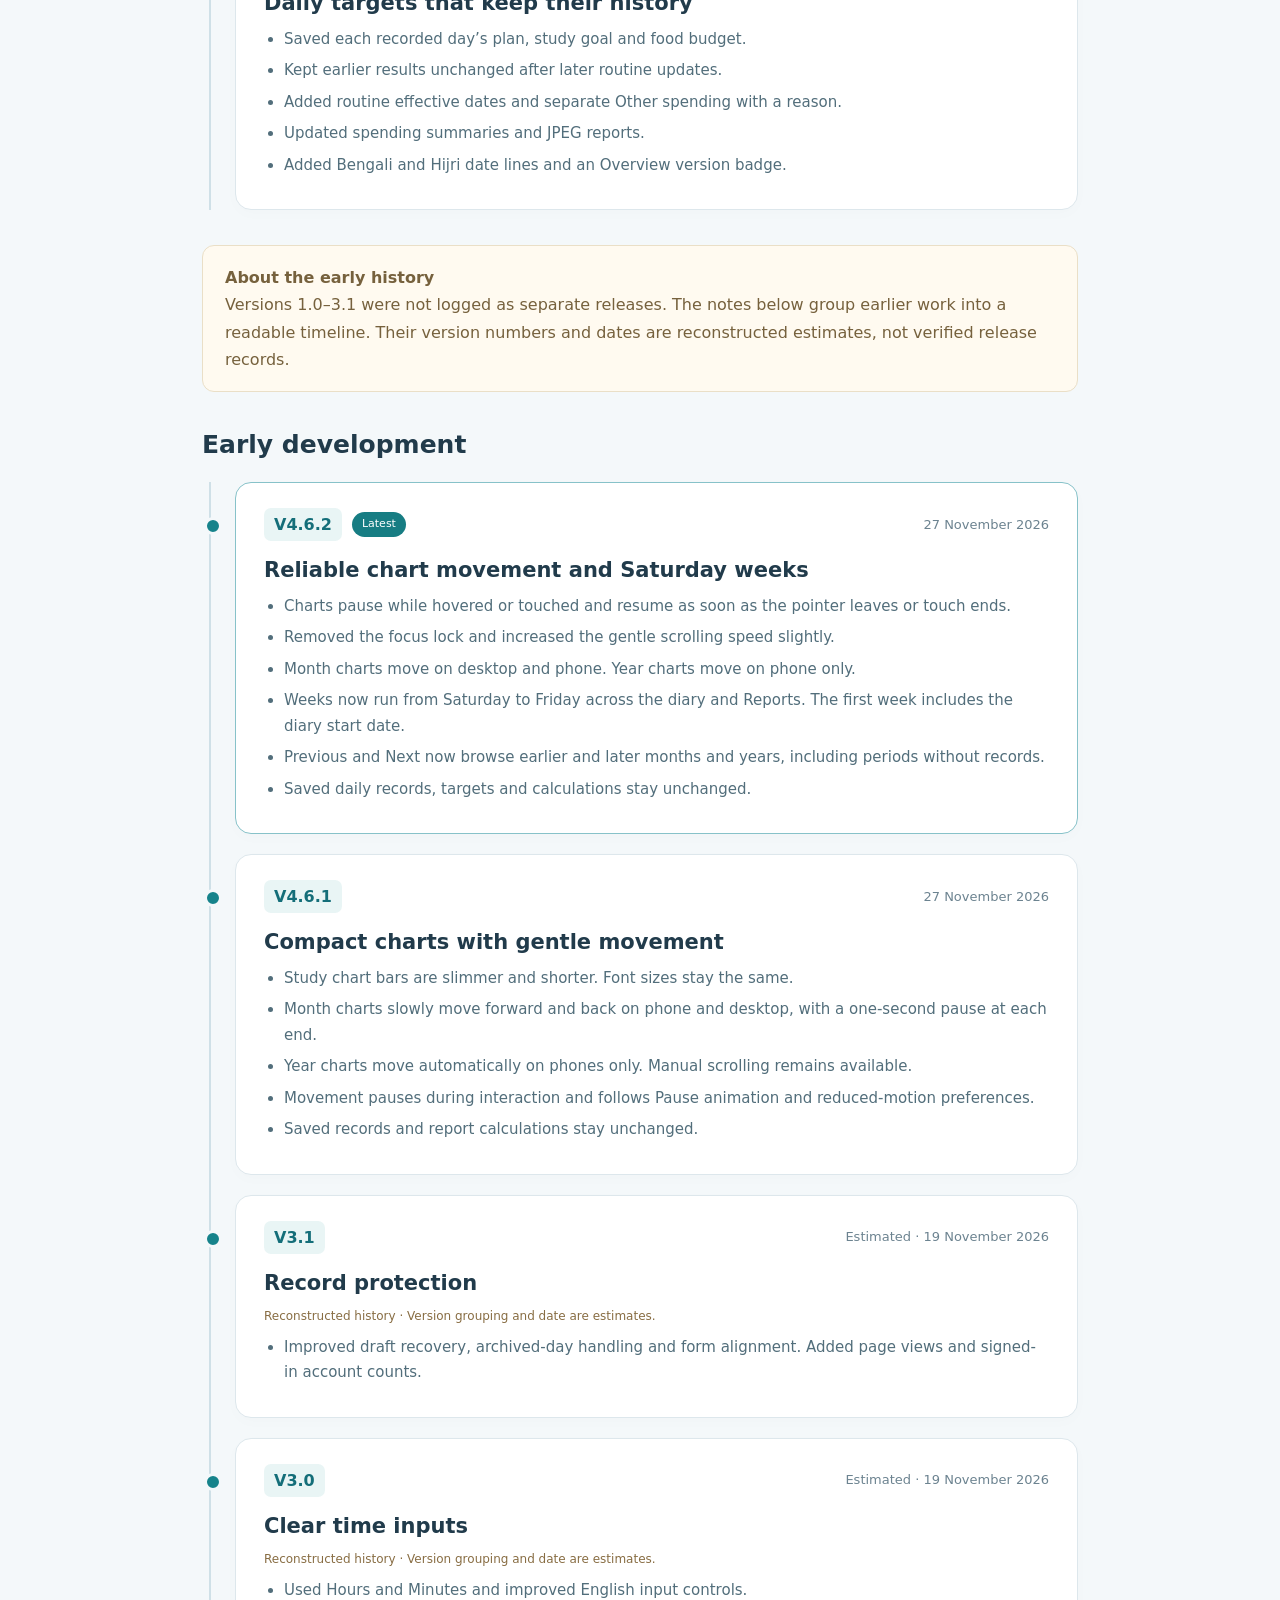
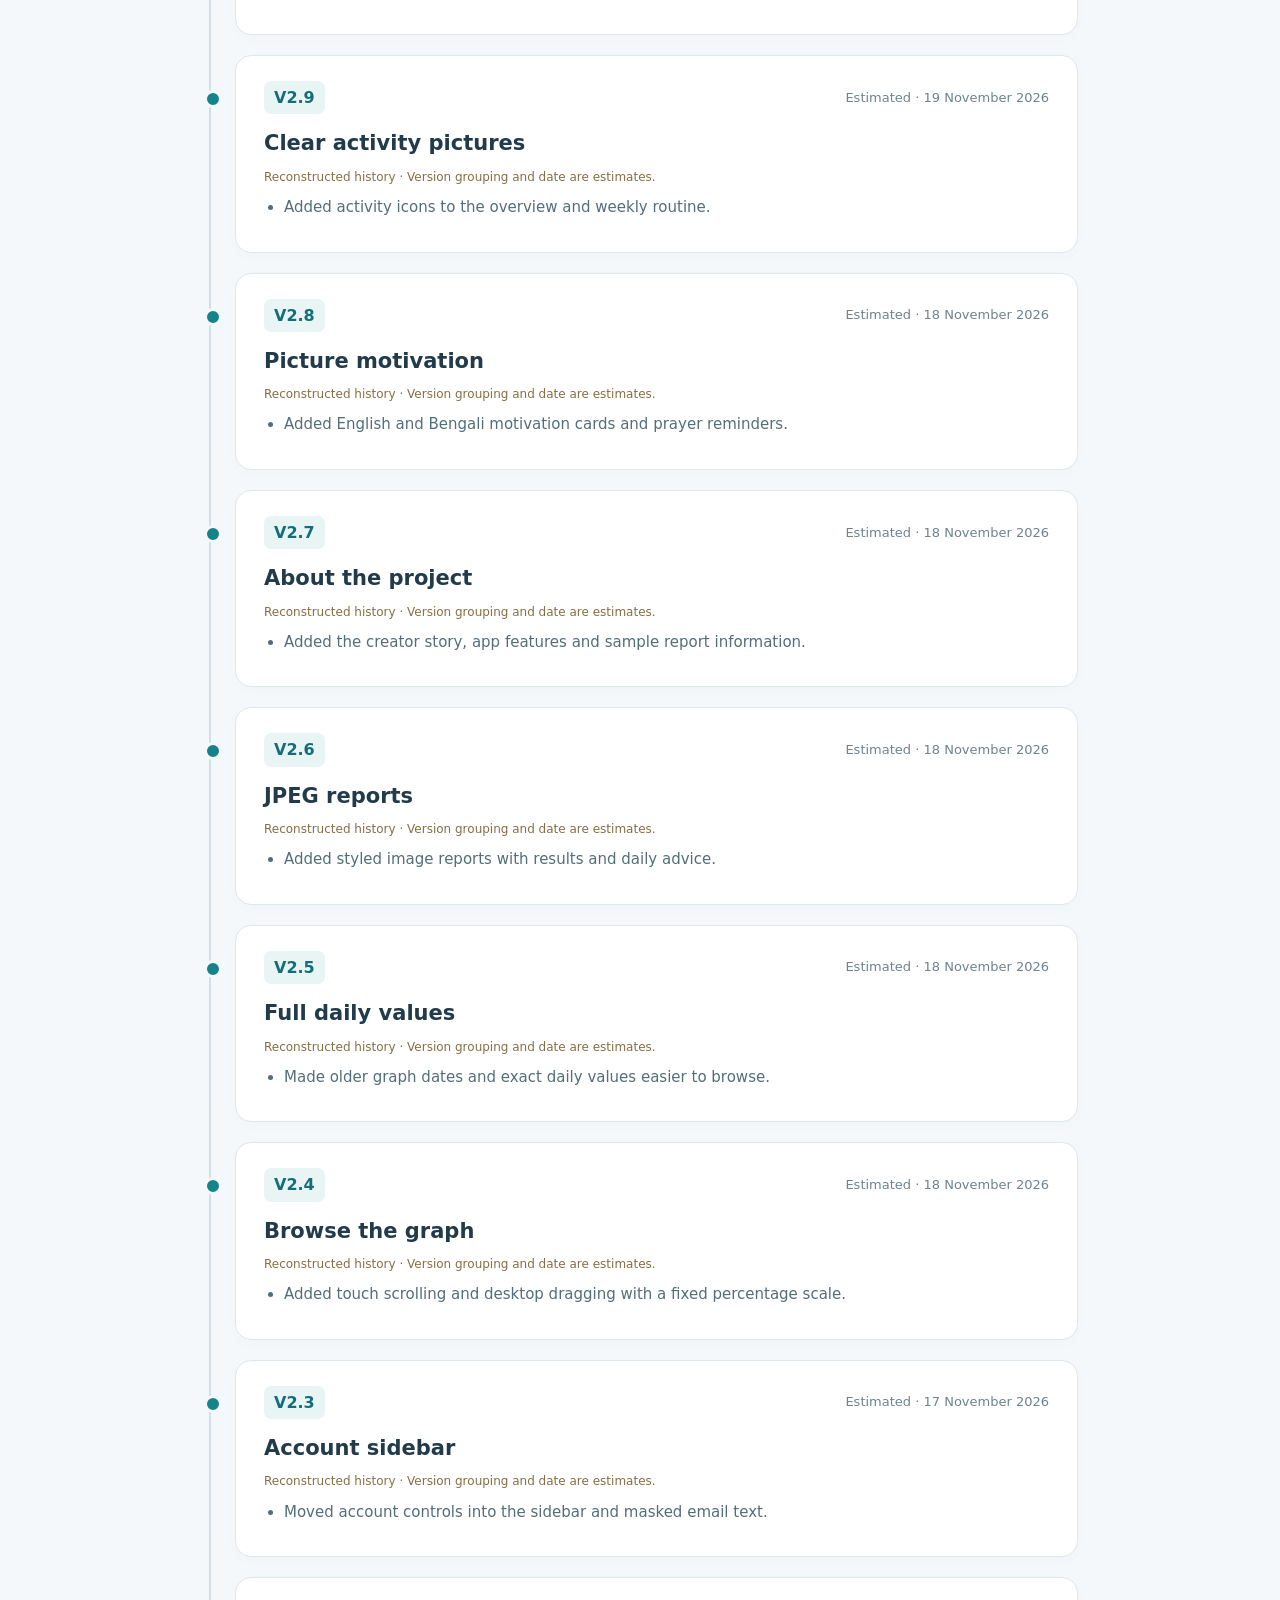
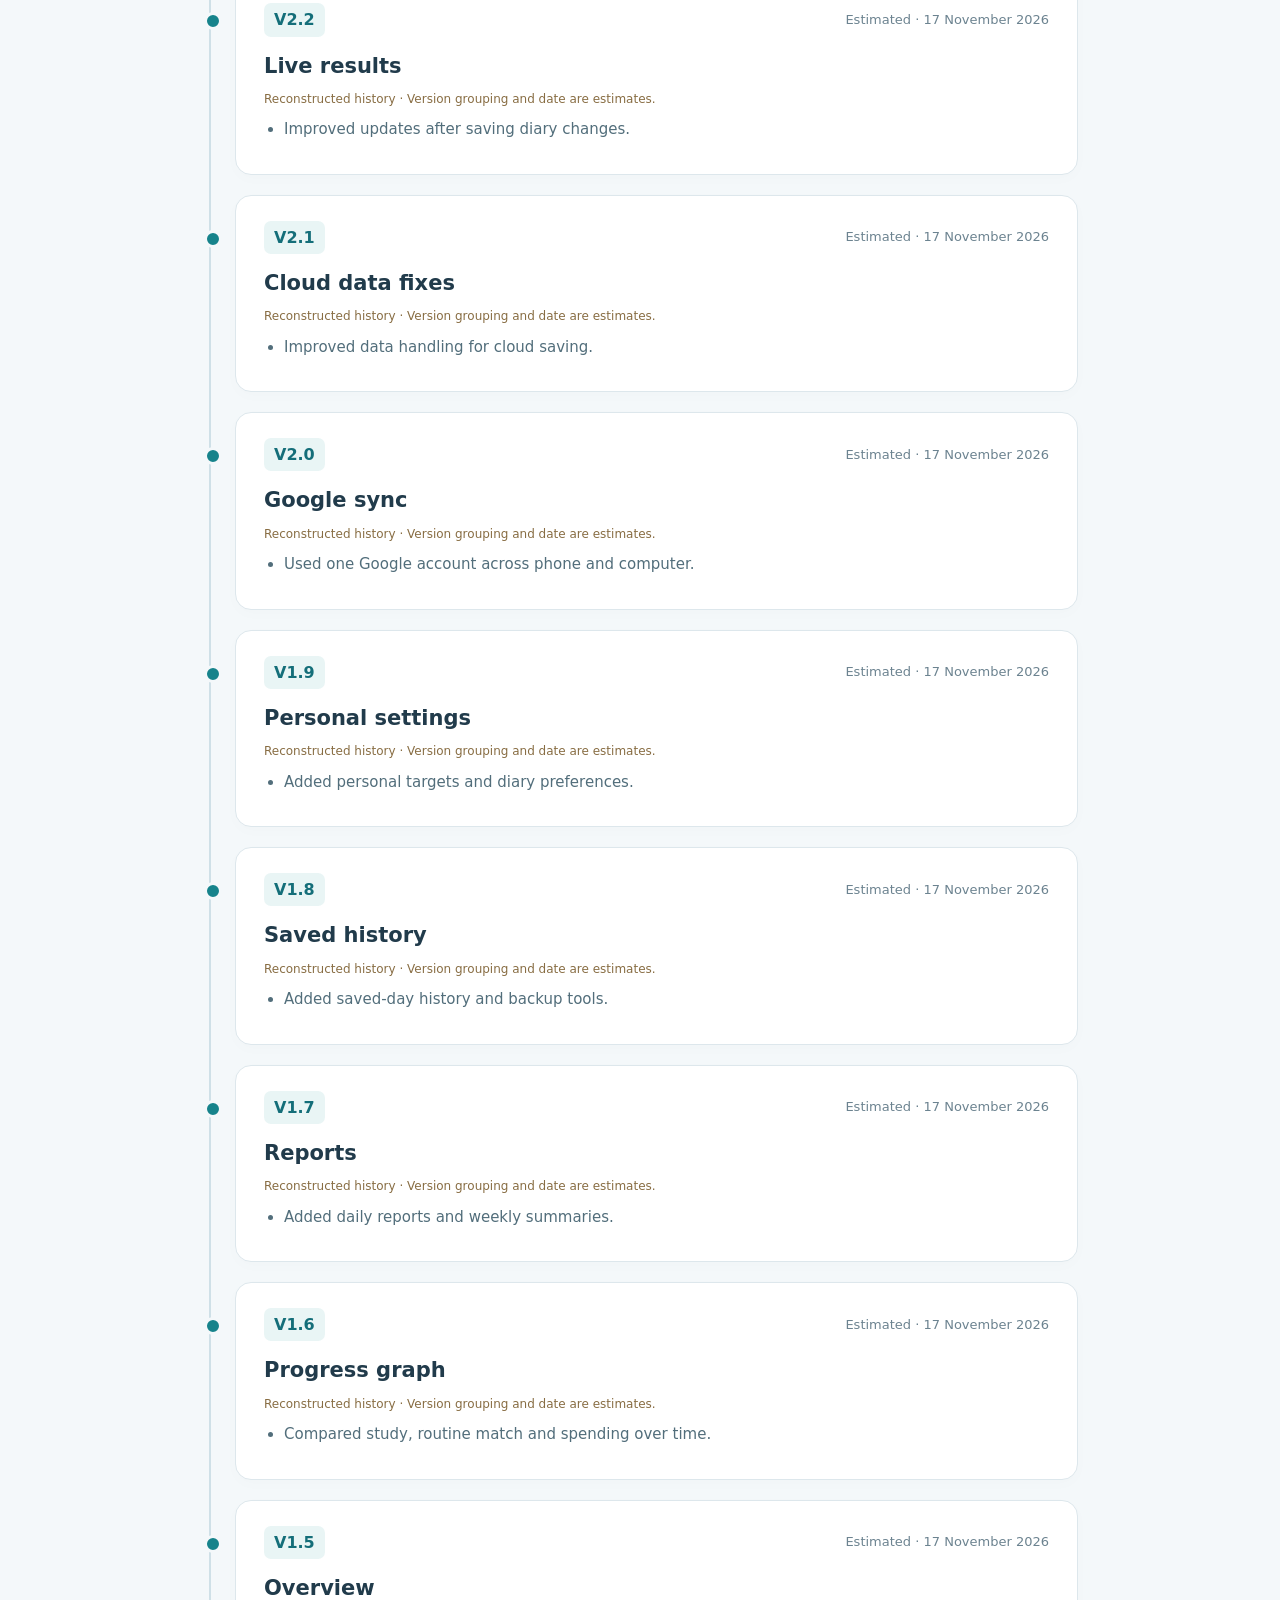
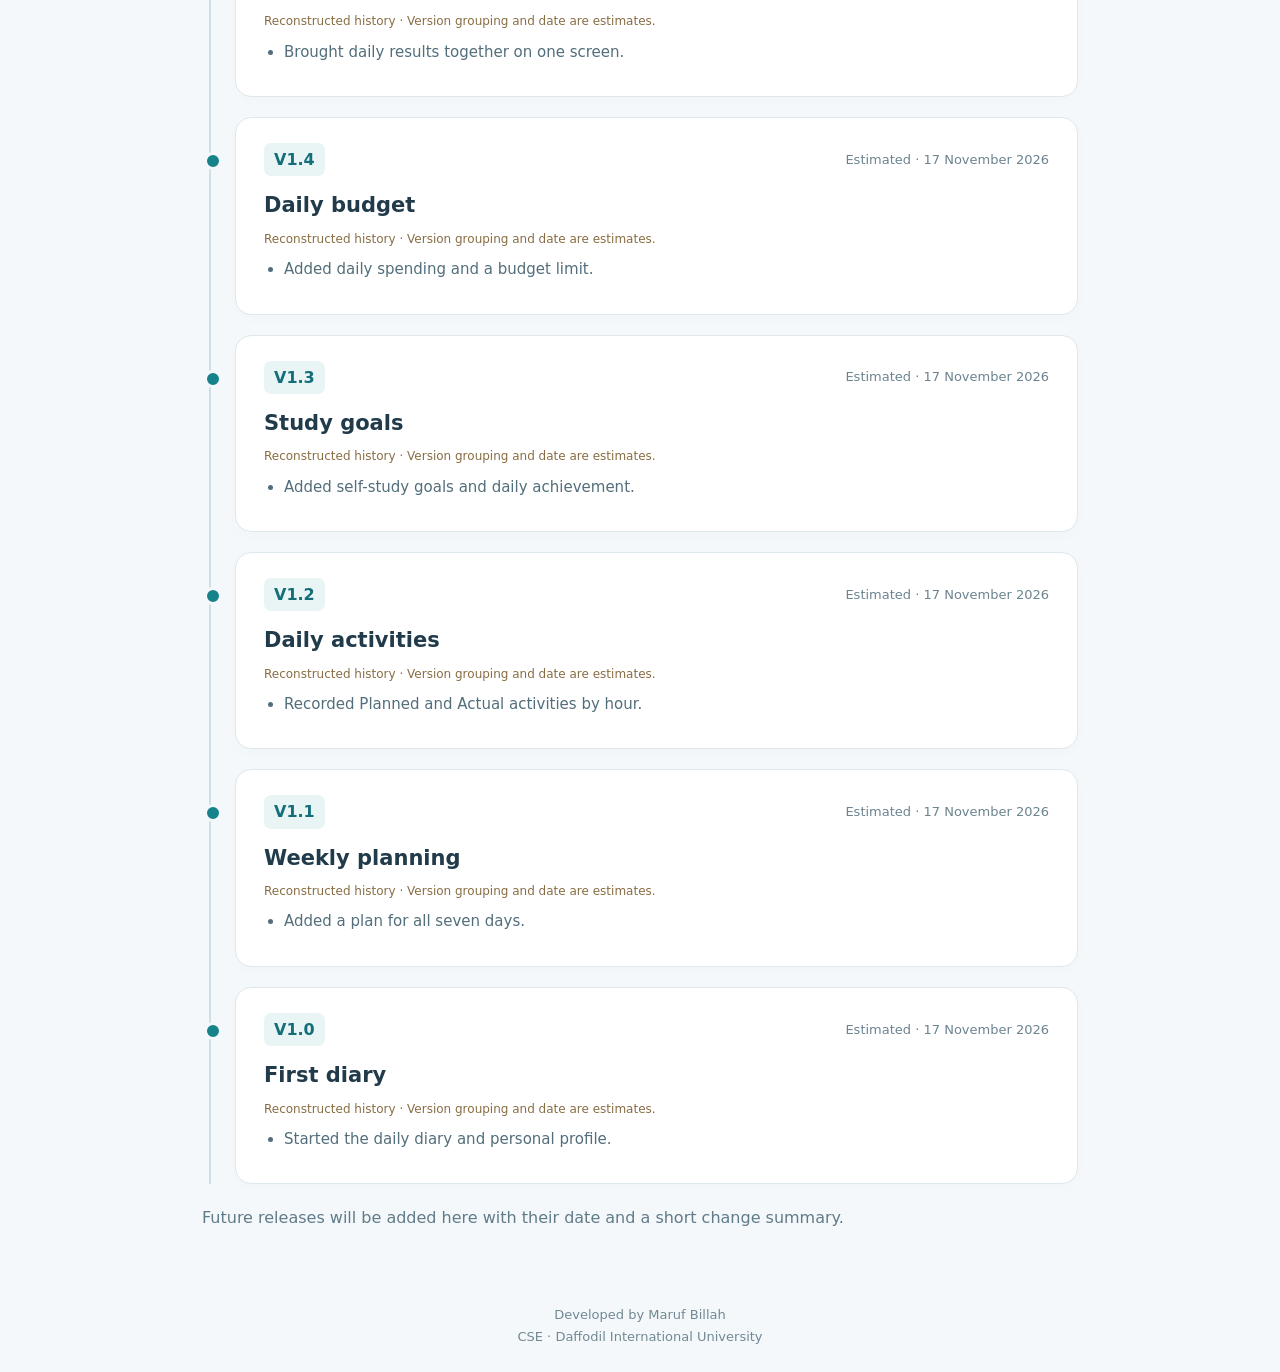
==== commit 03537145: "Document v4.7.0 language update in version history" ====
--- a/progressdiary-versions.html
+++ b/progressdiary-versions.html
@@ -1,6 +1,6 @@
 <!doctype html><html lang="en" translate="no"><head><meta charset="utf-8"><meta name="viewport" content="width=device-width,initial-scale=1"><meta name="google" content="notranslate"><meta name="theme-color" content="#152c3c"><title>Version history · ProgressDiary</title><link rel="icon" href="./diary-favicon.svg"><style>
 *{box-sizing:border-box}body{margin:0;background:#f4f8fa;color:#213b4b;font:16px/1.7 system-ui,sans-serif}header{background:#152c3c;color:white;padding:24px max(6vw,20px)}nav{display:flex;justify-content:space-between;gap:15px;align-items:center;max-width:1000px;margin:auto}a{color:inherit}nav a{text-decoration:none}nav strong{font-size:20px}.back{border:1px solid #7398a8;border-radius:24px;padding:8px 16px;font-size:14px}main{max-width:920px;margin:48px auto;padding:0 22px}.eyebrow{color:#087d86;font-size:12px;font-weight:700;letter-spacing:2px}h1{font-size:clamp(32px,6vw,48px);line-height:1.18;margin:13px 0 18px}p{color:#607b88}.intro{max-width:680px}.summary{display:flex;gap:10px;flex-wrap:wrap;margin:24px 0 35px}.summary span{padding:7px 14px;border:1px solid #cee4e6;border-radius:30px;background:#e8f4f2;font-size:13px;color:#1c6a70}.timeline{border-left:2px solid #cfe0e7;padding-left:24px;margin-left:7px}.release{position:relative;padding:25px 28px;margin-bottom:20px;background:white;border:1px solid #dde7ec;border-radius:16px;box-shadow:0 4px 15px #173b4d04}.release:before{content:"";position:absolute;left:-32px;top:34px;width:12px;height:12px;background:#16838b;border:3px solid #f4f8fa;border-radius:50%}.release:first-child{border-color:#87c2c9}.meta{display:flex;gap:10px;align-items:center;flex-wrap:wrap}.version{font-weight:700;color:#146e79;background:#e9f5f5;padding:3px 10px;border-radius:7px}.latest{background:#177d83;color:white;font-size:11px;border-radius:20px;padding:3px 10px}.date{font-size:13px;color:#6c8390;margin-left:auto}h2{font-size:21px;line-height:1.4;margin:15px 0 8px}ul{padding-left:20px;margin:8px 0 0}li{margin:6px 0;color:#526e7b;font-size:15px}.source{font-size:12px;margin:7px 0;color:#886d43}.early-note{padding:18px 22px;border:1px solid #eadfc7;background:#fffaf0;border-radius:12px;margin:35px 0 22px;color:#76613d}footer{text-align:center;padding:24px;font-size:13px;color:#718994}.section-title{font-size:25px;margin:35px 0 20px}a:focus-visible{outline:3px solid #59b5ce;outline-offset:4px}@media(max-width:600px){main{margin:30px auto;padding:0 16px}.timeline{padding-left:16px;margin-left:4px}.release{padding:20px 18px}.release:before{left:-24px}.date{width:100%;margin-left:0}.back{padding:7px 11px;font-size:12px}nav strong{font-size:17px}li{font-size:14px}}
-</style></head><body><header><nav><a href="./progressdiary.html"><strong>ProgressDiary<span style="color:#69c9cd">.</span></strong></a><a class="back" id="back-to-diary" href="./progressdiary.html">← Back to diary</a></nav></header><main><div class="eyebrow">THE STORY OF PROGRESSDIARY</div><h1>Small changes.<br>A better daily diary.</h1><p class="intro">See what changed, when it changed, and how the diary grew. The newest update is first.</p><div class="summary"><span>Current version · 4.6.5</span><span>Phone + desktop</span><span>Updated · 27 November 2026</span></div><div class="timeline"><article class="release" id="v4-6-5"><div class="meta"><span class="version">V4.6.5</span><span class="latest">Latest</span><span class="date">27 November 2026</span></div><h2>A small scrolling speed increase</h2><ul><li>Increased automatic chart scrolling speed slightly and equally on phone and desktop.</li><li>Kept the same movement, interaction pauses and saved records.</li></ul></article><article class="release" id="v4-6-4"><div class="meta"><span class="version">V4.6.4</span><span class="date">27 November 2026</span></div><h2>A little faster chart scrolling</h2><ul><li>Increased automatic chart scrolling speed equally on phone and desktop.</li><li>Kept the same movement, end pauses and manual scrolling.</li></ul></article><article class="release" id="v4-6-3"><div class="meta"><span class="version">V4.6.3</span><span class="date">27 November 2026</span></div><h2>Desktop month scrolling</h2><ul><li>Month charts keep a scrollable track even on wide desktop screens.</li><li>Automatic chart movement follows the diary Pause animation control, including on desktop.</li><li>Increased scrolling speed slightly on phone and desktop. Hover and touch still pause movement.</li><li>Saved records and report calculations stay unchanged.</li></ul></article><article class="release" id="v4-6-2"><div class="meta"><span class="version">V4.6.2</span><span class="date">27 November 2026</span></div><h2>Reliable chart movement and Saturday weeks</h2><ul><li>Charts pause while hovered or touched and resume as soon as the pointer leaves or touch ends.</li><li>Removed the focus lock and increased the gentle scrolling speed slightly.</li><li>Month charts move on desktop and phone. Year charts move on phone only.</li><li>Weeks now run from Saturday to Friday across the diary and Reports. The first week includes the diary start date.</li><li>Previous and Next now browse earlier and later months and years, including periods without records.</li><li>Saved daily records, targets and calculations stay unchanged.</li></ul></article><article class="release" id="v4-6-1"><div class="meta"><span class="version">V4.6.1</span><span class="date">27 November 2026</span></div><h2>Compact charts with gentle movement</h2><ul><li>Study chart bars are slimmer and shorter. Font sizes stay the same.</li><li>Month charts slowly move forward and back on phone and desktop, with a one-second pause at each end.</li><li>Year charts move automatically on phones only. Manual scrolling remains available.</li><li>Movement pauses during interaction and follows Pause animation and reduced-motion preferences.</li><li>Saved records and report calculations stay unchanged.</li></ul></article><article class="release" id="v4-6"><div class="meta"><span class="version">V4.6</span><span class="date">27 November 2026</span></div><h2>Weekly, monthly and yearly reports</h2><ul><li>Choose Week, Month or Year in Reports. Previous and Next use soft blue buttons.</li><li>Period totals and averages include only finalized, non-archived days. Empty days do not lower the averages.</li><li>Year view shows average study achievement for each calendar month.</li><li>Daily archive shows the English weekday below each record date.</li><li>Friday uses Jumu’ah in Daily log, daily reports and JPEG downloads. Other days keep Dhuhr.</li><li>Updated phone and desktop layouts and the About guide. Saved diary records stay unchanged.</li></ul></article><article class="release" id="v4-5-1-1"><div class="meta"><span class="version">V4.5.1.1</span><span class="date">26 November 2026</span></div><h2>A clearer reading history button</h2><ul><li>View reading history now has a teal button style, a history icon and an opening indicator.</li><li>Added a full-width button on phones and a clear keyboard focus style.</li><li>Saved reading history and report calculations stay unchanged.</li></ul></article><article class="release" id="v4-5-1"><div class="meta"><span class="version">V4.5.1</span><span class="date">25 November 2026</span></div><h2>Remove an accidental empty revision</h2><ul><li>New books start with Reading only. Add Revision is a manual action.</li><li>Select an empty revision and use Remove Revision to return to Reading.</li><li>A removed empty revision stays hidden when the book is opened again. Its number can be used again.</li><li>Revisions with reading details cannot be removed. Use Close book to pause them and keep saved reports.</li><li>Added clear instructions for first-time users on phone and desktop.</li></ul></article><article class="release" id="v4-5"><div class="meta"><span class="version">V4.5</span><span class="date">24 November 2026</span></div><h2>Book reading and revision cycles</h2><ul><li>Add book and Close book revision now have distinct button colors.</li><li>Complete, pause and reopen reading stages without deleting saved sessions or earlier reports.</li><li>25 November: The first pass is Reading, followed by Revision 1, Revision 2 and more. Reading opens first and stages remain in ascending order.</li><li>First reading completion is counted separately from completed revisions in reports and JPEG downloads.</li><li>Start new revisions of the same book. Choose a revision for each new session, even while another revision is unfinished.</li><li>Revision overview shows sessions, revisions started, revisions completed and completions on the report date.</li><li>Daily reports and JPEG downloads include revision numbers. Repeated pages count once in each revision progress.</li><li>Book page ranges and daily reading minutes are checked before saving.</li><li>Book cards use soft color themes and a clear open and edit indicator.</li><li>Remove book is at the top right beside the book title. The reading date stays on its own line.</li><li>Edit book details now has a pencil icon and a button style.</li><li>Updated the layout for phone and desktop. Existing reading records stay unchanged.</li></ul></article><article class="release" id="v4-4"><div class="meta"><span class="version">V4.4</span><span class="date">24 November 2026</span></div><h2>Multiple reading sessions, one book</h2><ul><li>Added Add reading session for separate page ranges, minutes and topics in the same book and day.</li><li>Saved sessions remain editable. Adding a new session keeps earlier readings unchanged.</li><li>Daily reports and JPEG downloads list every session and sum pages and minutes.</li><li>Total book completion still counts different pages once, even across overlapping sessions.</li><li>Book revision starts collapsed when returning to Daily log and after saving. Closing the panel keeps saved readings.</li><li>Older single-session records remain supported without automatic rewriting.</li></ul></article><article class="release" id="v4-3"><div class="meta"><span class="version">V4.3</span><span class="date">24 November 2026</span></div><h2>A clearer daily values panel</h2><ul><li>Turned View exact daily values into a blue button with an icon and an opening indicator.</li><li>Added a soft blue panel background, a clear table header and alternating row colors.</li><li>Kept the newest dates first, full history scrolling and keyboard access.</li><li>Adapted the button and table for phone and desktop. Saved data and calculations stay unchanged.</li><li>Added optional Book revision in Daily log. Register a book once, then record inclusive page ranges, reading minutes and an optional topic each day.</li><li>Saved book names carry to new days. Reading fields start fresh; books can be edited or removed without changing earlier saved days.</li><li>Added per-book daily goals, total pages, unique-page completion and reading history in Reports and JPEG downloads. Reading stays separate from self-study percentages.</li></ul></article><article class="release" id="v4-2"><div class="meta"><span class="version">V4.2</span><span class="date">24 November 2026</span></div><h2>A richer visual Overview</h2><ul><li>Added four distinct illustrations for study, routine, spending and saved days.</li><li>Added a workspace banner with a desk scene and subtle moving light.</li><li>Added a soft blurred color backdrop behind the chart while keeping its lines clear.</li><li>Kept readable card values and adapted the design for phone and desktop.</li><li>Saved data, finalized records and calculations are unchanged. Other diary pages keep their current layout.</li><li>Fixed Reports to follow the selected date’s week. Added clear empty-week guidance, date ranges and labeled Previous and Next controls.</li><li>Placed Development time first in About and clarified Stage at creation with distinct badge colors.</li><li>Daily logs from 24 November 2026 ask for a daily summary. Earlier dates keep the original reflection prompt and saved notes.</li></ul></article><article class="release" id="v4-1"><div class="meta"><span class="version">V4.1</span><span class="date">24 November 2026</span></div><h2>A focused Overview dashboard</h2><ul><li>Put daily metrics first and removed the large decorative welcome banner.</li><li>Added consistent typography, neutral surfaces, clear spacing and a restrained blue accent.</li><li>Refined the chart, hourly plan and recent records for phone and desktop.</li><li>Kept the daily motivation card in a smaller layout below the useful information.</li><li>Changed presentation only. Saved records, finalized days, targets and calculations are unchanged.</li><li>Other diary pages keep their existing design.</li></ul></article><article class="release" id="v4-0"><div class="meta"><span class="version">V4.0</span><span class="date">24 November 2026</span></div><h2>One clear plan for today</h2><ul><li>Merged Today’s plan and the hourly picture timeline into one panel.</li><li>Placed Today’s plan above Every hour has its own rhythm.</li><li>Made Today’s plan a larger heading and pinned View routine to the top-right corner on phone and desktop.</li><li>View routine opens the weekly planner at the top instead of keeping the Overview scroll position.</li><li>Replaced Your planned day with View routine. It opens today’s weekday and resets the routine effective date to today.</li><li>Removed the duplicate plan list and gave Recent days its own full-width panel.</li><li>Kept the live highlight, manual scrolling and phone and desktop positioning.</li></ul></article><article class="release" id="v3-9"><div class="meta"><span class="version">V3.9</span><span class="date">24 November 2026</span></div><h2>Your current hour, in focus</h2><ul><li>Added a current-hour highlight that moves when the hour changes.</li><li>The highlight follows the diary time zone.</li><li>The timeline follows the day while keeping all 24 hours in their original order. On phone, middle hours stay centered while the first and last three hours stay near their ends. On desktop, the first nine hours stay at the start, the last nine stay at the end, and middle hours stay centered. Manual scrolling stays available on phone and desktop.</li><li>Refined the highlight from teal to gold, then to a clear deep-blue outer frame.</li><li>Kept the original card size and content area unchanged.</li><li>Made the desktop frame thicker and matched its rotating blue glow to the phone animation.</li></ul></article><article class="release" id="v3-8"><div class="meta"><span class="version">V3.8</span><span class="date">24 November 2026</span></div><h2>A fresh graph day at midnight</h2><ul><li>The graph adds a new date at midnight in the diary time zone.</li><li>New days start with three 0% points. Saved values replace them.</li><li>The date refreshes while the diary is open and when you return to the tab.</li><li>Starting points do not create or finalize diary records. Earlier saved data stays unchanged.</li></ul></article><article class="release" id="v3-7"><div class="meta"><span class="version">V3.7</span><span class="date">23 November 2026</span></div><h2>Every update, in one place</h2><ul><li>Added a clickable version badge to every diary page.</li><li>Added this version history with short notes and dates.</li><li>Back to diary returns to the page where the history was opened.</li><li>Marked early versions and dates as reconstructed estimates.</li></ul></article><article class="release" id="v3-6"><div class="meta"><span class="version">V3.6</span><span class="date">23 November 2026</span></div><h2>Browse reports one day at a time</h2><ul><li>Added Previous and Next below the report date.</li><li>Matched both buttons to the date selector width.</li><li>Added soft sky-blue gradients. Navigation stops at the diary start and today.</li></ul></article><article class="release" id="v3-5"><div class="meta"><span class="version">V3.5</span><span class="date">22 November 2026</span></div><h2>A cleaner routine toolbar</h2><ul><li>Aligned weekday buttons and Add / edit time with the date inputs.</li><li>Removed extra space after Saturday.</li><li>Later fixes kept this version: corrected Bengali Hijri month names across browsers.</li></ul></article><article class="release" id="v3-4"><div class="meta"><span class="version">V3.4</span><span class="date">22 November 2026</span></div><h2>Compact weekday controls</h2><ul><li>Reduced the height of the weekday strip and Add / edit time button.</li></ul></article><article class="release" id="v3-3"><div class="meta"><span class="version">V3.3</span><span class="date">22 November 2026</span></div><h2>Simple dates and shared version labels</h2><ul><li>Kept two clean calendar-date lines on Overview.</li><li>Removed calendar prefixes and the visible approximate label.</li><li>Used one shared version value for app badges and footers.</li></ul></article><article class="release" id="v3-2"><div class="meta"><span class="version">V3.2</span><span class="date">22 November 2026</span></div><h2>Daily targets that keep their history</h2><ul><li>Saved each recorded day’s plan, study goal and food budget.</li><li>Kept earlier results unchanged after later routine updates.</li><li>Added routine effective dates and separate Other spending with a reason.</li><li>Updated spending summaries and JPEG reports.</li><li>Added Bengali and Hijri date lines and an Overview version badge.</li></ul></article></div><div class="early-note"><strong>About the early history</strong><br>Versions 1.0–3.1 were not logged as separate releases. The notes below group earlier work into a readable timeline. Their version numbers and dates are reconstructed estimates, not verified release records.</div><h2 class="section-title">Early development</h2><div class="timeline"><article class="release" id="v4-6-2"><div class="meta"><span class="version">V4.6.2</span><span class="latest">Latest</span><span class="date">27 November 2026</span></div><h2>Reliable chart movement and Saturday weeks</h2><ul><li>Charts pause while hovered or touched and resume as soon as the pointer leaves or touch ends.</li><li>Removed the focus lock and increased the gentle scrolling speed slightly.</li><li>Month charts move on desktop and phone. Year charts move on phone only.</li><li>Weeks now run from Saturday to Friday across the diary and Reports. The first week includes the diary start date.</li><li>Previous and Next now browse earlier and later months and years, including periods without records.</li><li>Saved daily records, targets and calculations stay unchanged.</li></ul></article><article class="release" id="v4-6-1"><div class="meta"><span class="version">V4.6.1</span><span class="date">27 November 2026</span></div><h2>Compact charts with gentle movement</h2><ul><li>Study chart bars are slimmer and shorter. Font sizes stay the same.</li><li>Month charts slowly move forward and back on phone and desktop, with a one-second pause at each end.</li><li>Year charts move automatically on phones only. Manual scrolling remains available.</li><li>Movement pauses during interaction and follows Pause animation and reduced-motion preferences.</li><li>Saved records and report calculations stay unchanged.</li></ul></article><article class="release" id="v3-1"><div class="meta"><span class="version">V3.1</span><span class="date">Estimated · 19 November 2026</span></div><h2>Record protection</h2><p class="source">Reconstructed history · Version grouping and date are estimates.</p><ul><li>Improved draft recovery, archived-day handling and form alignment. Added page views and signed-in account counts.</li></ul></article><article class="release" id="v3-0"><div class="meta"><span class="version">V3.0</span><span class="date">Estimated · 19 November 2026</span></div><h2>Clear time inputs</h2><p class="source">Reconstructed history · Version grouping and date are estimates.</p><ul><li>Used Hours and Minutes and improved English input controls.</li></ul></article><article class="release" id="v2-9"><div class="meta"><span class="version">V2.9</span><span class="date">Estimated · 19 November 2026</span></div><h2>Clear activity pictures</h2><p class="source">Reconstructed history · Version grouping and date are estimates.</p><ul><li>Added activity icons to the overview and weekly routine.</li></ul></article><article class="release" id="v2-8"><div class="meta"><span class="version">V2.8</span><span class="date">Estimated · 18 November 2026</span></div><h2>Picture motivation</h2><p class="source">Reconstructed history · Version grouping and date are estimates.</p><ul><li>Added English and Bengali motivation cards and prayer reminders.</li></ul></article><article class="release" id="v2-7"><div class="meta"><span class="version">V2.7</span><span class="date">Estimated · 18 November 2026</span></div><h2>About the project</h2><p class="source">Reconstructed history · Version grouping and date are estimates.</p><ul><li>Added the creator story, app features and sample report information.</li></ul></article><article class="release" id="v2-6"><div class="meta"><span class="version">V2.6</span><span class="date">Estimated · 18 November 2026</span></div><h2>JPEG reports</h2><p class="source">Reconstructed history · Version grouping and date are estimates.</p><ul><li>Added styled image reports with results and daily advice.</li></ul></article><article class="release" id="v2-5"><div class="meta"><span class="version">V2.5</span><span class="date">Estimated · 18 November 2026</span></div><h2>Full daily values</h2><p class="source">Reconstructed history · Version grouping and date are estimates.</p><ul><li>Made older graph dates and exact daily values easier to browse.</li></ul></article><article class="release" id="v2-4"><div class="meta"><span class="version">V2.4</span><span class="date">Estimated · 18 November 2026</span></div><h2>Browse the graph</h2><p class="source">Reconstructed history · Version grouping and date are estimates.</p><ul><li>Added touch scrolling and desktop dragging with a fixed percentage scale.</li></ul></article><article class="release" id="v2-3"><div class="meta"><span class="version">V2.3</span><span class="date">Estimated · 17 November 2026</span></div><h2>Account sidebar</h2><p class="source">Reconstructed history · Version grouping and date are estimates.</p><ul><li>Moved account controls into the sidebar and masked email text.</li></ul></article><article class="release" id="v2-2"><div class="meta"><span class="version">V2.2</span><span class="date">Estimated · 17 November 2026</span></div><h2>Live results</h2><p class="source">Reconstructed history · Version grouping and date are estimates.</p><ul><li>Improved updates after saving diary changes.</li></ul></article><article class="release" id="v2-1"><div class="meta"><span class="version">V2.1</span><span class="date">Estimated · 17 November 2026</span></div><h2>Cloud data fixes</h2><p class="source">Reconstructed history · Version grouping and date are estimates.</p><ul><li>Improved data handling for cloud saving.</li></ul></article><article class="release" id="v2-0"><div class="meta"><span class="version">V2.0</span><span class="date">Estimated · 17 November 2026</span></div><h2>Google sync</h2><p class="source">Reconstructed history · Version grouping and date are estimates.</p><ul><li>Used one Google account across phone and computer.</li></ul></article><article class="release" id="v1-9"><div class="meta"><span class="version">V1.9</span><span class="date">Estimated · 17 November 2026</span></div><h2>Personal settings</h2><p class="source">Reconstructed history · Version grouping and date are estimates.</p><ul><li>Added personal targets and diary preferences.</li></ul></article><article class="release" id="v1-8"><div class="meta"><span class="version">V1.8</span><span class="date">Estimated · 17 November 2026</span></div><h2>Saved history</h2><p class="source">Reconstructed history · Version grouping and date are estimates.</p><ul><li>Added saved-day history and backup tools.</li></ul></article><article class="release" id="v1-7"><div class="meta"><span class="version">V1.7</span><span class="date">Estimated · 17 November 2026</span></div><h2>Reports</h2><p class="source">Reconstructed history · Version grouping and date are estimates.</p><ul><li>Added daily reports and weekly summaries.</li></ul></article><article class="release" id="v1-6"><div class="meta"><span class="version">V1.6</span><span class="date">Estimated · 17 November 2026</span></div><h2>Progress graph</h2><p class="source">Reconstructed history · Version grouping and date are estimates.</p><ul><li>Compared study, routine match and spending over time.</li></ul></article><article class="release" id="v1-5"><div class="meta"><span class="version">V1.5</span><span class="date">Estimated · 17 November 2026</span></div><h2>Overview</h2><p class="source">Reconstructed history · Version grouping and date are estimates.</p><ul><li>Brought daily results together on one screen.</li></ul></article><article class="release" id="v1-4"><div class="meta"><span class="version">V1.4</span><span class="date">Estimated · 17 November 2026</span></div><h2>Daily budget</h2><p class="source">Reconstructed history · Version grouping and date are estimates.</p><ul><li>Added daily spending and a budget limit.</li></ul></article><article class="release" id="v1-3"><div class="meta"><span class="version">V1.3</span><span class="date">Estimated · 17 November 2026</span></div><h2>Study goals</h2><p class="source">Reconstructed history · Version grouping and date are estimates.</p><ul><li>Added self-study goals and daily achievement.</li></ul></article><article class="release" id="v1-2"><div class="meta"><span class="version">V1.2</span><span class="date">Estimated · 17 November 2026</span></div><h2>Daily activities</h2><p class="source">Reconstructed history · Version grouping and date are estimates.</p><ul><li>Recorded Planned and Actual activities by hour.</li></ul></article><article class="release" id="v1-1"><div class="meta"><span class="version">V1.1</span><span class="date">Estimated · 17 November 2026</span></div><h2>Weekly planning</h2><p class="source">Reconstructed history · Version grouping and date are estimates.</p><ul><li>Added a plan for all seven days.</li></ul></article><article class="release" id="v1-0"><div class="meta"><span class="version">V1.0</span><span class="date">Estimated · 17 November 2026</span></div><h2>First diary</h2><p class="source">Reconstructed history · Version grouping and date are estimates.</p><ul><li>Started the daily diary and personal profile.</li></ul></article></div><p>Future releases will be added here with their date and a short change summary.</p></main><footer>Developed by Maruf Billah<br>CSE · Daffodil International University</footer><script>(()=>{const from=new URLSearchParams(location.search).get('from'),pages=['Overview','Daily log','Weekly routine','Reports','Motivation','History & backups','Settings','About'],link=document.getElementById('back-to-diary');if(pages.includes(from)){link.href='./progressdiary.html?view='+encodeURIComponent(from);link.setAttribute('aria-label','Back to '+from)}else{link.href='./progressdiary.html';link.setAttribute('aria-label','Back to home')}})();</script></body></html>
+</style></head><body><header><nav><a href="./progressdiary.html"><strong>ProgressDiary<span style="color:#69c9cd">.</span></strong></a><a class="back" id="back-to-diary" href="./progressdiary.html">← Back to diary</a></nav></header><main><div class="eyebrow">THE STORY OF PROGRESSDIARY</div><h1>Small changes.<br>A better daily diary.</h1><p class="intro">See what changed, when it changed, and how the diary grew. The newest update is first.</p><div class="summary"><span>Current version · 4.7.0</span><span>Phone + desktop</span><span>Updated · 27 November 2026</span></div><div class="timeline"><article class="release" id="v4-7-0"><div class="meta"><span class="version">V4.7.0</span><span class="latest">Latest</span><span class="date">27 November 2026</span></div><h2>English and Bangla interface</h2><ul><li>Choose English or বাংলা in Settings. English is the default language.</li><li>Your language choice is remembered in this browser.</li><li>Translated navigation, page labels, buttons, form hints and report interface text.</li><li>Added readable Bangla typography for phone and desktop.</li><li>Your own diary text and original motivational messages keep their wording.</li><li>Saved records, routines, targets and report calculations stay unchanged.</li></ul></article><article class="release" id="v4-6-5"><div class="meta"><span class="version">V4.6.5</span><span class="date">27 November 2026</span></div><h2>A small scrolling speed increase</h2><ul><li>Increased automatic chart scrolling speed slightly and equally on phone and desktop.</li><li>Kept the same movement, interaction pauses and saved records.</li></ul></article><article class="release" id="v4-6-4"><div class="meta"><span class="version">V4.6.4</span><span class="date">27 November 2026</span></div><h2>A little faster chart scrolling</h2><ul><li>Increased automatic chart scrolling speed equally on phone and desktop.</li><li>Kept the same movement, end pauses and manual scrolling.</li></ul></article><article class="release" id="v4-6-3"><div class="meta"><span class="version">V4.6.3</span><span class="date">27 November 2026</span></div><h2>Desktop month scrolling</h2><ul><li>Month charts keep a scrollable track even on wide desktop screens.</li><li>Automatic chart movement follows the diary Pause animation control, including on desktop.</li><li>Increased scrolling speed slightly on phone and desktop. Hover and touch still pause movement.</li><li>Saved records and report calculations stay unchanged.</li></ul></article><article class="release" id="v4-6-2"><div class="meta"><span class="version">V4.6.2</span><span class="date">27 November 2026</span></div><h2>Reliable chart movement and Saturday weeks</h2><ul><li>Charts pause while hovered or touched and resume as soon as the pointer leaves or touch ends.</li><li>Removed the focus lock and increased the gentle scrolling speed slightly.</li><li>Month charts move on desktop and phone. Year charts move on phone only.</li><li>Weeks now run from Saturday to Friday across the diary and Reports. The first week includes the diary start date.</li><li>Previous and Next now browse earlier and later months and years, including periods without records.</li><li>Saved daily records, targets and calculations stay unchanged.</li></ul></article><article class="release" id="v4-6-1"><div class="meta"><span class="version">V4.6.1</span><span class="date">27 November 2026</span></div><h2>Compact charts with gentle movement</h2><ul><li>Study chart bars are slimmer and shorter. Font sizes stay the same.</li><li>Month charts slowly move forward and back on phone and desktop, with a one-second pause at each end.</li><li>Year charts move automatically on phones only. Manual scrolling remains available.</li><li>Movement pauses during interaction and follows Pause animation and reduced-motion preferences.</li><li>Saved records and report calculations stay unchanged.</li></ul></article><article class="release" id="v4-6"><div class="meta"><span class="version">V4.6</span><span class="date">27 November 2026</span></div><h2>Weekly, monthly and yearly reports</h2><ul><li>Choose Week, Month or Year in Reports. Previous and Next use soft blue buttons.</li><li>Period totals and averages include only finalized, non-archived days. Empty days do not lower the averages.</li><li>Year view shows average study achievement for each calendar month.</li><li>Daily archive shows the English weekday below each record date.</li><li>Friday uses Jumu’ah in Daily log, daily reports and JPEG downloads. Other days keep Dhuhr.</li><li>Updated phone and desktop layouts and the About guide. Saved diary records stay unchanged.</li></ul></article><article class="release" id="v4-5-1-1"><div class="meta"><span class="version">V4.5.1.1</span><span class="date">26 November 2026</span></div><h2>A clearer reading history button</h2><ul><li>View reading history now has a teal button style, a history icon and an opening indicator.</li><li>Added a full-width button on phones and a clear keyboard focus style.</li><li>Saved reading history and report calculations stay unchanged.</li></ul></article><article class="release" id="v4-5-1"><div class="meta"><span class="version">V4.5.1</span><span class="date">25 November 2026</span></div><h2>Remove an accidental empty revision</h2><ul><li>New books start with Reading only. Add Revision is a manual action.</li><li>Select an empty revision and use Remove Revision to return to Reading.</li><li>A removed empty revision stays hidden when the book is opened again. Its number can be used again.</li><li>Revisions with reading details cannot be removed. Use Close book to pause them and keep saved reports.</li><li>Added clear instructions for first-time users on phone and desktop.</li></ul></article><article class="release" id="v4-5"><div class="meta"><span class="version">V4.5</span><span class="date">24 November 2026</span></div><h2>Book reading and revision cycles</h2><ul><li>Add book and Close book revision now have distinct button colors.</li><li>Complete, pause and reopen reading stages without deleting saved sessions or earlier reports.</li><li>25 November: The first pass is Reading, followed by Revision 1, Revision 2 and more. Reading opens first and stages remain in ascending order.</li><li>First reading completion is counted separately from completed revisions in reports and JPEG downloads.</li><li>Start new revisions of the same book. Choose a revision for each new session, even while another revision is unfinished.</li><li>Revision overview shows sessions, revisions started, revisions completed and completions on the report date.</li><li>Daily reports and JPEG downloads include revision numbers. Repeated pages count once in each revision progress.</li><li>Book page ranges and daily reading minutes are checked before saving.</li><li>Book cards use soft color themes and a clear open and edit indicator.</li><li>Remove book is at the top right beside the book title. The reading date stays on its own line.</li><li>Edit book details now has a pencil icon and a button style.</li><li>Updated the layout for phone and desktop. Existing reading records stay unchanged.</li></ul></article><article class="release" id="v4-4"><div class="meta"><span class="version">V4.4</span><span class="date">24 November 2026</span></div><h2>Multiple reading sessions, one book</h2><ul><li>Added Add reading session for separate page ranges, minutes and topics in the same book and day.</li><li>Saved sessions remain editable. Adding a new session keeps earlier readings unchanged.</li><li>Daily reports and JPEG downloads list every session and sum pages and minutes.</li><li>Total book completion still counts different pages once, even across overlapping sessions.</li><li>Book revision starts collapsed when returning to Daily log and after saving. Closing the panel keeps saved readings.</li><li>Older single-session records remain supported without automatic rewriting.</li></ul></article><article class="release" id="v4-3"><div class="meta"><span class="version">V4.3</span><span class="date">24 November 2026</span></div><h2>A clearer daily values panel</h2><ul><li>Turned View exact daily values into a blue button with an icon and an opening indicator.</li><li>Added a soft blue panel background, a clear table header and alternating row colors.</li><li>Kept the newest dates first, full history scrolling and keyboard access.</li><li>Adapted the button and table for phone and desktop. Saved data and calculations stay unchanged.</li><li>Added optional Book revision in Daily log. Register a book once, then record inclusive page ranges, reading minutes and an optional topic each day.</li><li>Saved book names carry to new days. Reading fields start fresh; books can be edited or removed without changing earlier saved days.</li><li>Added per-book daily goals, total pages, unique-page completion and reading history in Reports and JPEG downloads. Reading stays separate from self-study percentages.</li></ul></article><article class="release" id="v4-2"><div class="meta"><span class="version">V4.2</span><span class="date">24 November 2026</span></div><h2>A richer visual Overview</h2><ul><li>Added four distinct illustrations for study, routine, spending and saved days.</li><li>Added a workspace banner with a desk scene and subtle moving light.</li><li>Added a soft blurred color backdrop behind the chart while keeping its lines clear.</li><li>Kept readable card values and adapted the design for phone and desktop.</li><li>Saved data, finalized records and calculations are unchanged. Other diary pages keep their current layout.</li><li>Fixed Reports to follow the selected date’s week. Added clear empty-week guidance, date ranges and labeled Previous and Next controls.</li><li>Placed Development time first in About and clarified Stage at creation with distinct badge colors.</li><li>Daily logs from 24 November 2026 ask for a daily summary. Earlier dates keep the original reflection prompt and saved notes.</li></ul></article><article class="release" id="v4-1"><div class="meta"><span class="version">V4.1</span><span class="date">24 November 2026</span></div><h2>A focused Overview dashboard</h2><ul><li>Put daily metrics first and removed the large decorative welcome banner.</li><li>Added consistent typography, neutral surfaces, clear spacing and a restrained blue accent.</li><li>Refined the chart, hourly plan and recent records for phone and desktop.</li><li>Kept the daily motivation card in a smaller layout below the useful information.</li><li>Changed presentation only. Saved records, finalized days, targets and calculations are unchanged.</li><li>Other diary pages keep their existing design.</li></ul></article><article class="release" id="v4-0"><div class="meta"><span class="version">V4.0</span><span class="date">24 November 2026</span></div><h2>One clear plan for today</h2><ul><li>Merged Today’s plan and the hourly picture timeline into one panel.</li><li>Placed Today’s plan above Every hour has its own rhythm.</li><li>Made Today’s plan a larger heading and pinned View routine to the top-right corner on phone and desktop.</li><li>View routine opens the weekly planner at the top instead of keeping the Overview scroll position.</li><li>Replaced Your planned day with View routine. It opens today’s weekday and resets the routine effective date to today.</li><li>Removed the duplicate plan list and gave Recent days its own full-width panel.</li><li>Kept the live highlight, manual scrolling and phone and desktop positioning.</li></ul></article><article class="release" id="v3-9"><div class="meta"><span class="version">V3.9</span><span class="date">24 November 2026</span></div><h2>Your current hour, in focus</h2><ul><li>Added a current-hour highlight that moves when the hour changes.</li><li>The highlight follows the diary time zone.</li><li>The timeline follows the day while keeping all 24 hours in their original order. On phone, middle hours stay centered while the first and last three hours stay near their ends. On desktop, the first nine hours stay at the start, the last nine stay at the end, and middle hours stay centered. Manual scrolling stays available on phone and desktop.</li><li>Refined the highlight from teal to gold, then to a clear deep-blue outer frame.</li><li>Kept the original card size and content area unchanged.</li><li>Made the desktop frame thicker and matched its rotating blue glow to the phone animation.</li></ul></article><article class="release" id="v3-8"><div class="meta"><span class="version">V3.8</span><span class="date">24 November 2026</span></div><h2>A fresh graph day at midnight</h2><ul><li>The graph adds a new date at midnight in the diary time zone.</li><li>New days start with three 0% points. Saved values replace them.</li><li>The date refreshes while the diary is open and when you return to the tab.</li><li>Starting points do not create or finalize diary records. Earlier saved data stays unchanged.</li></ul></article><article class="release" id="v3-7"><div class="meta"><span class="version">V3.7</span><span class="date">23 November 2026</span></div><h2>Every update, in one place</h2><ul><li>Added a clickable version badge to every diary page.</li><li>Added this version history with short notes and dates.</li><li>Back to diary returns to the page where the history was opened.</li><li>Marked early versions and dates as reconstructed estimates.</li></ul></article><article class="release" id="v3-6"><div class="meta"><span class="version">V3.6</span><span class="date">23 November 2026</span></div><h2>Browse reports one day at a time</h2><ul><li>Added Previous and Next below the report date.</li><li>Matched both buttons to the date selector width.</li><li>Added soft sky-blue gradients. Navigation stops at the diary start and today.</li></ul></article><article class="release" id="v3-5"><div class="meta"><span class="version">V3.5</span><span class="date">22 November 2026</span></div><h2>A cleaner routine toolbar</h2><ul><li>Aligned weekday buttons and Add / edit time with the date inputs.</li><li>Removed extra space after Saturday.</li><li>Later fixes kept this version: corrected Bengali Hijri month names across browsers.</li></ul></article><article class="release" id="v3-4"><div class="meta"><span class="version">V3.4</span><span class="date">22 November 2026</span></div><h2>Compact weekday controls</h2><ul><li>Reduced the height of the weekday strip and Add / edit time button.</li></ul></article><article class="release" id="v3-3"><div class="meta"><span class="version">V3.3</span><span class="date">22 November 2026</span></div><h2>Simple dates and shared version labels</h2><ul><li>Kept two clean calendar-date lines on Overview.</li><li>Removed calendar prefixes and the visible approximate label.</li><li>Used one shared version value for app badges and footers.</li></ul></article><article class="release" id="v3-2"><div class="meta"><span class="version">V3.2</span><span class="date">22 November 2026</span></div><h2>Daily targets that keep their history</h2><ul><li>Saved each recorded day’s plan, study goal and food budget.</li><li>Kept earlier results unchanged after later routine updates.</li><li>Added routine effective dates and separate Other spending with a reason.</li><li>Updated spending summaries and JPEG reports.</li><li>Added Bengali and Hijri date lines and an Overview version badge.</li></ul></article></div><div class="early-note"><strong>About the early history</strong><br>Versions 1.0–3.1 were not logged as separate releases. The notes below group earlier work into a readable timeline. Their version numbers and dates are reconstructed estimates, not verified release records.</div><h2 class="section-title">Early development</h2><div class="timeline"><article class="release" id="v4-6-2"><div class="meta"><span class="version">V4.6.2</span><span class="latest">Latest</span><span class="date">27 November 2026</span></div><h2>Reliable chart movement and Saturday weeks</h2><ul><li>Charts pause while hovered or touched and resume as soon as the pointer leaves or touch ends.</li><li>Removed the focus lock and increased the gentle scrolling speed slightly.</li><li>Month charts move on desktop and phone. Year charts move on phone only.</li><li>Weeks now run from Saturday to Friday across the diary and Reports. The first week includes the diary start date.</li><li>Previous and Next now browse earlier and later months and years, including periods without records.</li><li>Saved daily records, targets and calculations stay unchanged.</li></ul></article><article class="release" id="v4-6-1"><div class="meta"><span class="version">V4.6.1</span><span class="date">27 November 2026</span></div><h2>Compact charts with gentle movement</h2><ul><li>Study chart bars are slimmer and shorter. Font sizes stay the same.</li><li>Month charts slowly move forward and back on phone and desktop, with a one-second pause at each end.</li><li>Year charts move automatically on phones only. Manual scrolling remains available.</li><li>Movement pauses during interaction and follows Pause animation and reduced-motion preferences.</li><li>Saved records and report calculations stay unchanged.</li></ul></article><article class="release" id="v3-1"><div class="meta"><span class="version">V3.1</span><span class="date">Estimated · 19 November 2026</span></div><h2>Record protection</h2><p class="source">Reconstructed history · Version grouping and date are estimates.</p><ul><li>Improved draft recovery, archived-day handling and form alignment. Added page views and signed-in account counts.</li></ul></article><article class="release" id="v3-0"><div class="meta"><span class="version">V3.0</span><span class="date">Estimated · 19 November 2026</span></div><h2>Clear time inputs</h2><p class="source">Reconstructed history · Version grouping and date are estimates.</p><ul><li>Used Hours and Minutes and improved English input controls.</li></ul></article><article class="release" id="v2-9"><div class="meta"><span class="version">V2.9</span><span class="date">Estimated · 19 November 2026</span></div><h2>Clear activity pictures</h2><p class="source">Reconstructed history · Version grouping and date are estimates.</p><ul><li>Added activity icons to the overview and weekly routine.</li></ul></article><article class="release" id="v2-8"><div class="meta"><span class="version">V2.8</span><span class="date">Estimated · 18 November 2026</span></div><h2>Picture motivation</h2><p class="source">Reconstructed history · Version grouping and date are estimates.</p><ul><li>Added English and Bengali motivation cards and prayer reminders.</li></ul></article><article class="release" id="v2-7"><div class="meta"><span class="version">V2.7</span><span class="date">Estimated · 18 November 2026</span></div><h2>About the project</h2><p class="source">Reconstructed history · Version grouping and date are estimates.</p><ul><li>Added the creator story, app features and sample report information.</li></ul></article><article class="release" id="v2-6"><div class="meta"><span class="version">V2.6</span><span class="date">Estimated · 18 November 2026</span></div><h2>JPEG reports</h2><p class="source">Reconstructed history · Version grouping and date are estimates.</p><ul><li>Added styled image reports with results and daily advice.</li></ul></article><article class="release" id="v2-5"><div class="meta"><span class="version">V2.5</span><span class="date">Estimated · 18 November 2026</span></div><h2>Full daily values</h2><p class="source">Reconstructed history · Version grouping and date are estimates.</p><ul><li>Made older graph dates and exact daily values easier to browse.</li></ul></article><article class="release" id="v2-4"><div class="meta"><span class="version">V2.4</span><span class="date">Estimated · 18 November 2026</span></div><h2>Browse the graph</h2><p class="source">Reconstructed history · Version grouping and date are estimates.</p><ul><li>Added touch scrolling and desktop dragging with a fixed percentage scale.</li></ul></article><article class="release" id="v2-3"><div class="meta"><span class="version">V2.3</span><span class="date">Estimated · 17 November 2026</span></div><h2>Account sidebar</h2><p class="source">Reconstructed history · Version grouping and date are estimates.</p><ul><li>Moved account controls into the sidebar and masked email text.</li></ul></article><article class="release" id="v2-2"><div class="meta"><span class="version">V2.2</span><span class="date">Estimated · 17 November 2026</span></div><h2>Live results</h2><p class="source">Reconstructed history · Version grouping and date are estimates.</p><ul><li>Improved updates after saving diary changes.</li></ul></article><article class="release" id="v2-1"><div class="meta"><span class="version">V2.1</span><span class="date">Estimated · 17 November 2026</span></div><h2>Cloud data fixes</h2><p class="source">Reconstructed history · Version grouping and date are estimates.</p><ul><li>Improved data handling for cloud saving.</li></ul></article><article class="release" id="v2-0"><div class="meta"><span class="version">V2.0</span><span class="date">Estimated · 17 November 2026</span></div><h2>Google sync</h2><p class="source">Reconstructed history · Version grouping and date are estimates.</p><ul><li>Used one Google account across phone and computer.</li></ul></article><article class="release" id="v1-9"><div class="meta"><span class="version">V1.9</span><span class="date">Estimated · 17 November 2026</span></div><h2>Personal settings</h2><p class="source">Reconstructed history · Version grouping and date are estimates.</p><ul><li>Added personal targets and diary preferences.</li></ul></article><article class="release" id="v1-8"><div class="meta"><span class="version">V1.8</span><span class="date">Estimated · 17 November 2026</span></div><h2>Saved history</h2><p class="source">Reconstructed history · Version grouping and date are estimates.</p><ul><li>Added saved-day history and backup tools.</li></ul></article><article class="release" id="v1-7"><div class="meta"><span class="version">V1.7</span><span class="date">Estimated · 17 November 2026</span></div><h2>Reports</h2><p class="source">Reconstructed history · Version grouping and date are estimates.</p><ul><li>Added daily reports and weekly summaries.</li></ul></article><article class="release" id="v1-6"><div class="meta"><span class="version">V1.6</span><span class="date">Estimated · 17 November 2026</span></div><h2>Progress graph</h2><p class="source">Reconstructed history · Version grouping and date are estimates.</p><ul><li>Compared study, routine match and spending over time.</li></ul></article><article class="release" id="v1-5"><div class="meta"><span class="version">V1.5</span><span class="date">Estimated · 17 November 2026</span></div><h2>Overview</h2><p class="source">Reconstructed history · Version grouping and date are estimates.</p><ul><li>Brought daily results together on one screen.</li></ul></article><article class="release" id="v1-4"><div class="meta"><span class="version">V1.4</span><span class="date">Estimated · 17 November 2026</span></div><h2>Daily budget</h2><p class="source">Reconstructed history · Version grouping and date are estimates.</p><ul><li>Added daily spending and a budget limit.</li></ul></article><article class="release" id="v1-3"><div class="meta"><span class="version">V1.3</span><span class="date">Estimated · 17 November 2026</span></div><h2>Study goals</h2><p class="source">Reconstructed history · Version grouping and date are estimates.</p><ul><li>Added self-study goals and daily achievement.</li></ul></article><article class="release" id="v1-2"><div class="meta"><span class="version">V1.2</span><span class="date">Estimated · 17 November 2026</span></div><h2>Daily activities</h2><p class="source">Reconstructed history · Version grouping and date are estimates.</p><ul><li>Recorded Planned and Actual activities by hour.</li></ul></article><article class="release" id="v1-1"><div class="meta"><span class="version">V1.1</span><span class="date">Estimated · 17 November 2026</span></div><h2>Weekly planning</h2><p class="source">Reconstructed history · Version grouping and date are estimates.</p><ul><li>Added a plan for all seven days.</li></ul></article><article class="release" id="v1-0"><div class="meta"><span class="version">V1.0</span><span class="date">Estimated · 17 November 2026</span></div><h2>First diary</h2><p class="source">Reconstructed history · Version grouping and date are estimates.</p><ul><li>Started the daily diary and personal profile.</li></ul></article></div><p>Future releases will be added here with their date and a short change summary.</p></main><footer>Developed by Maruf Billah<br>CSE · Daffodil International University</footer><script>(()=>{const from=new URLSearchParams(location.search).get('from'),pages=['Overview','Daily log','Weekly routine','Reports','Motivation','History & backups','Settings','About'],link=document.getElementById('back-to-diary');if(pages.includes(from)){link.href='./progressdiary.html?view='+encodeURIComponent(from);link.setAttribute('aria-label','Back to '+from)}else{link.href='./progressdiary.html';link.setAttribute('aria-label','Back to home')}})();</script></body></html>
 
 
 
@@ -27,3 +27,4 @@
 
 
 
+
